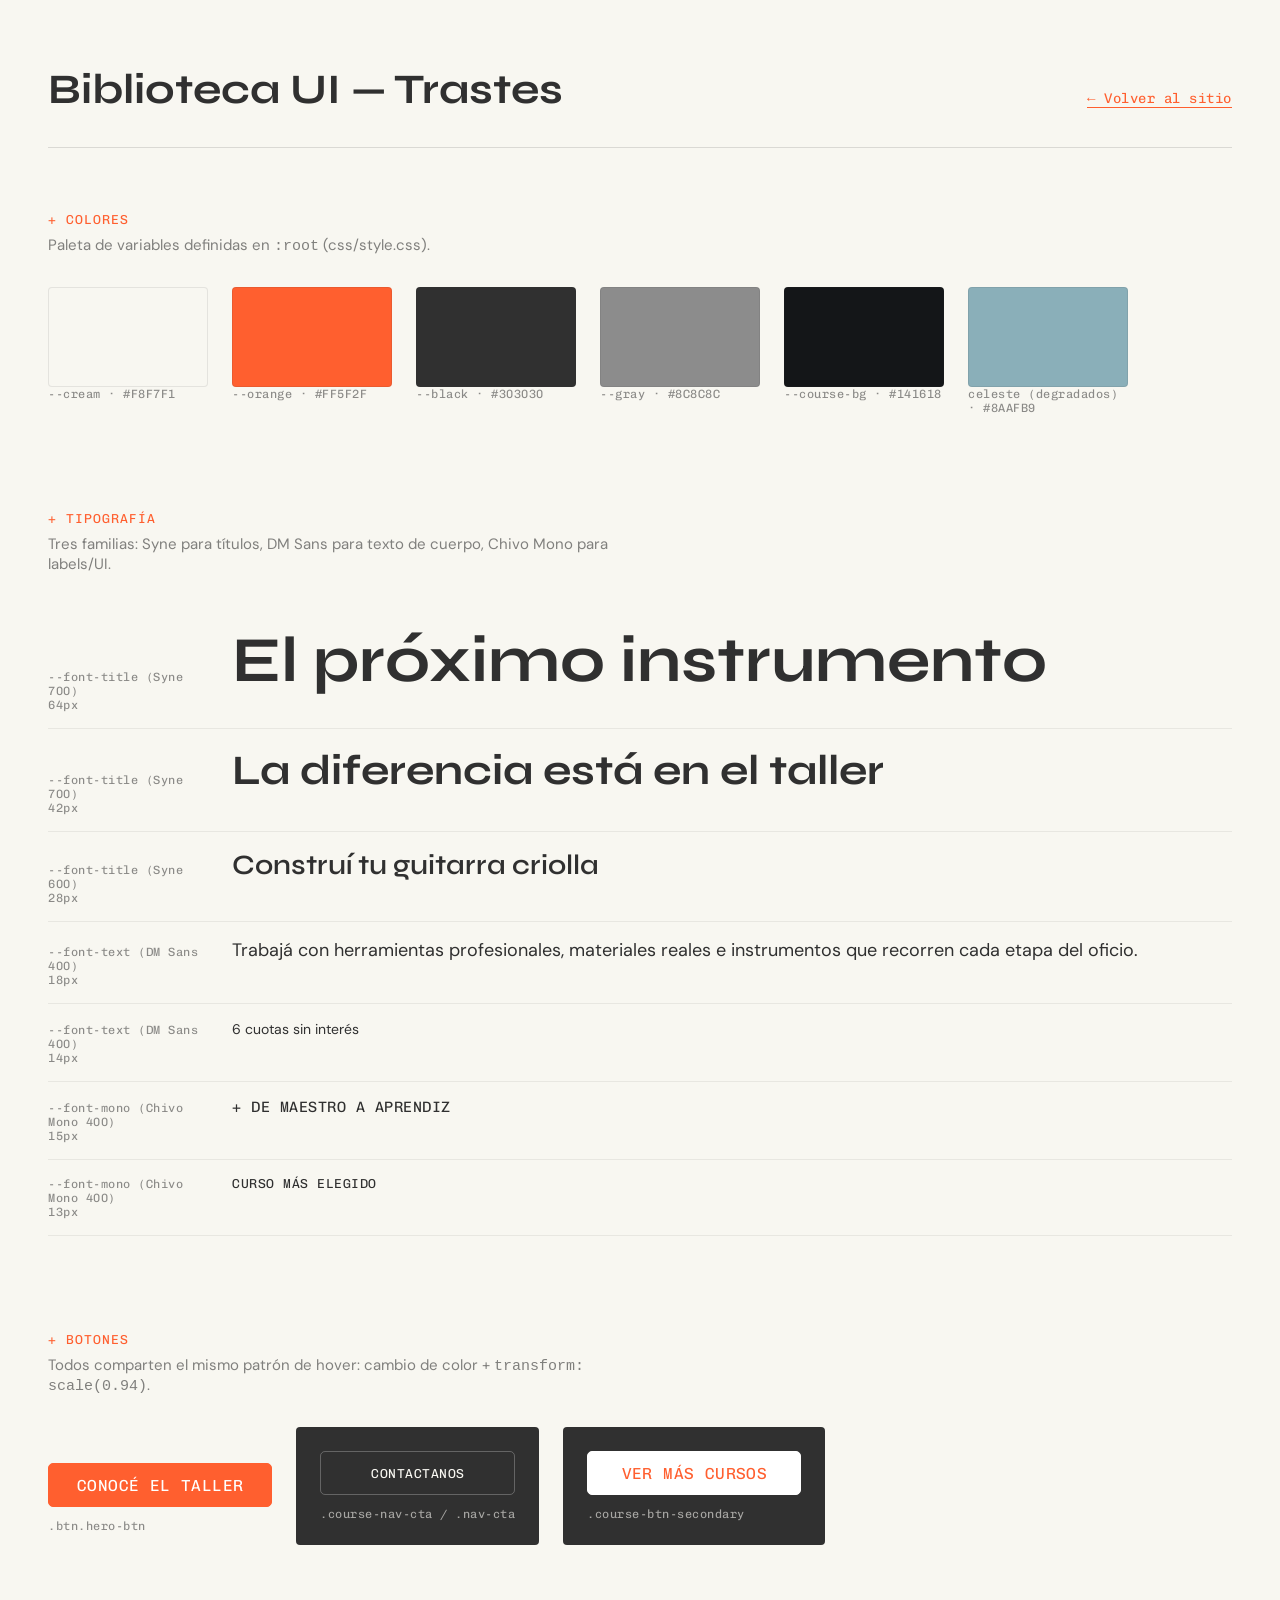
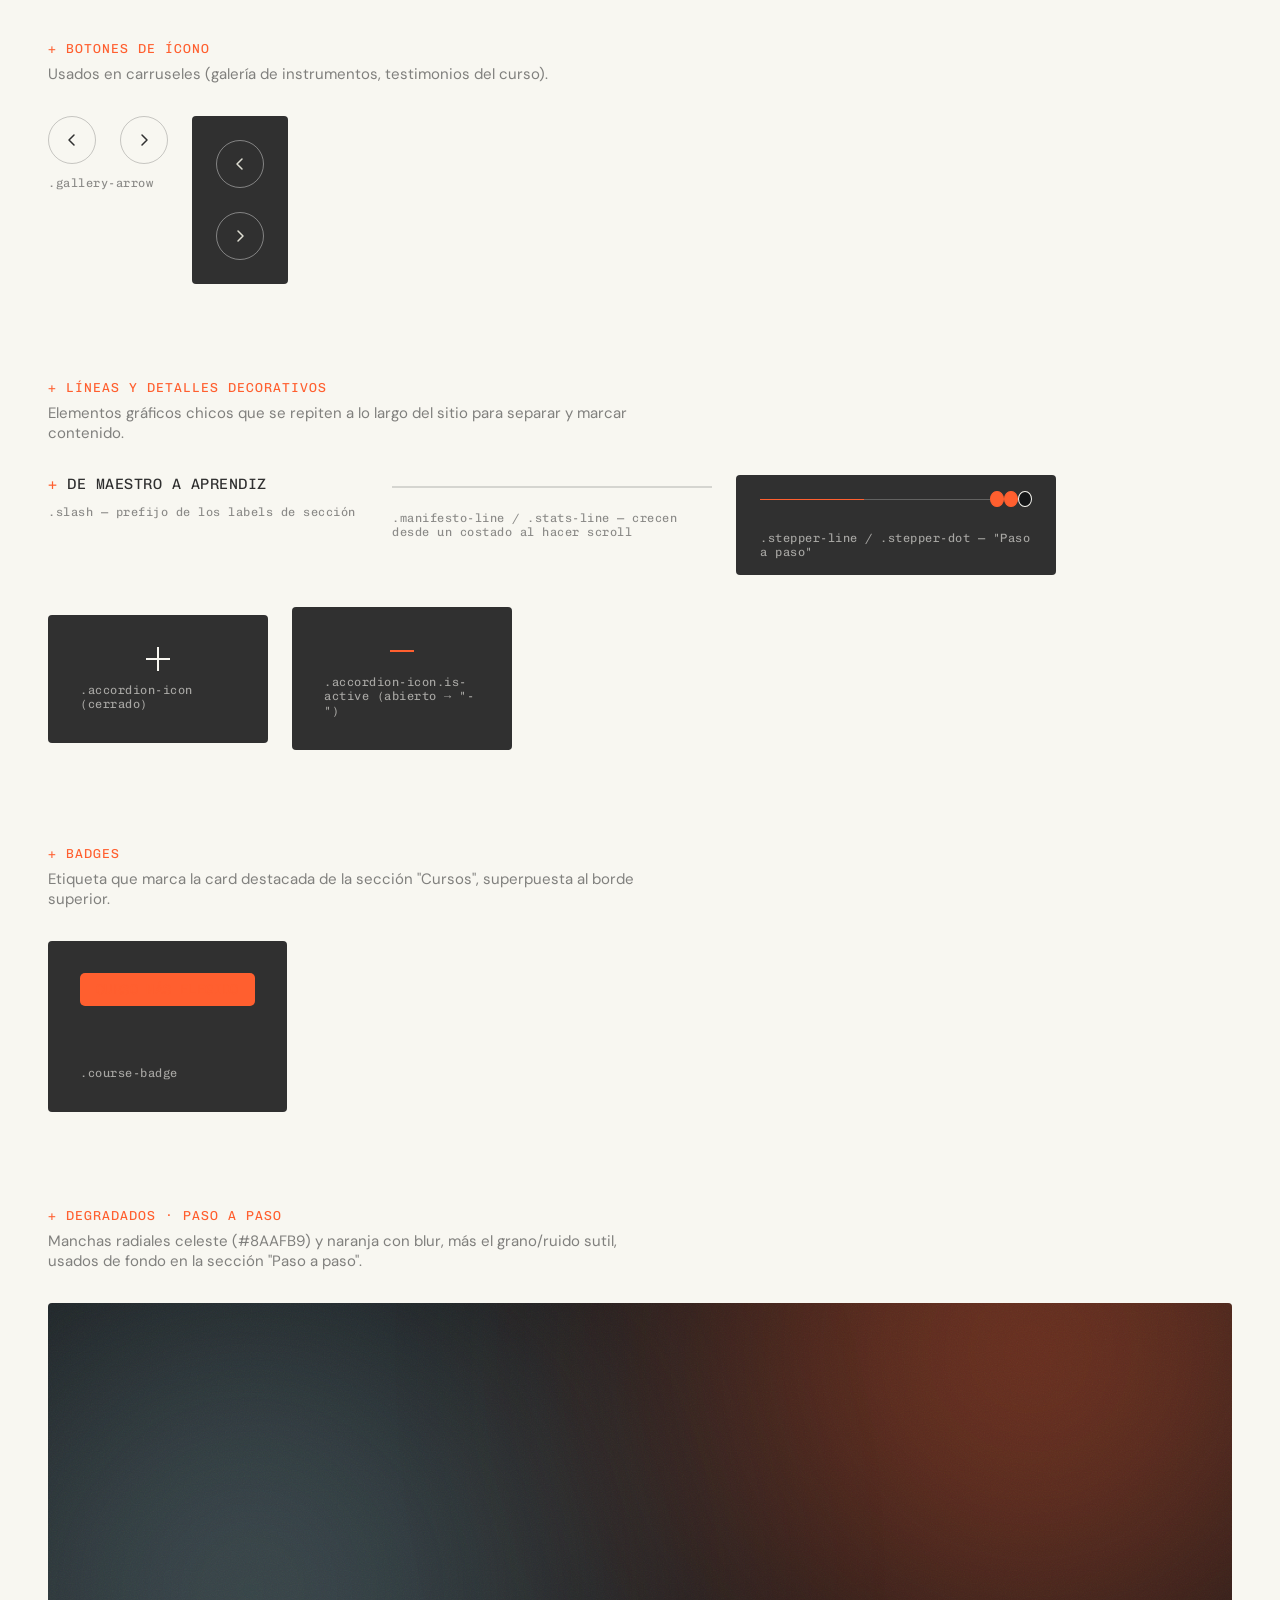
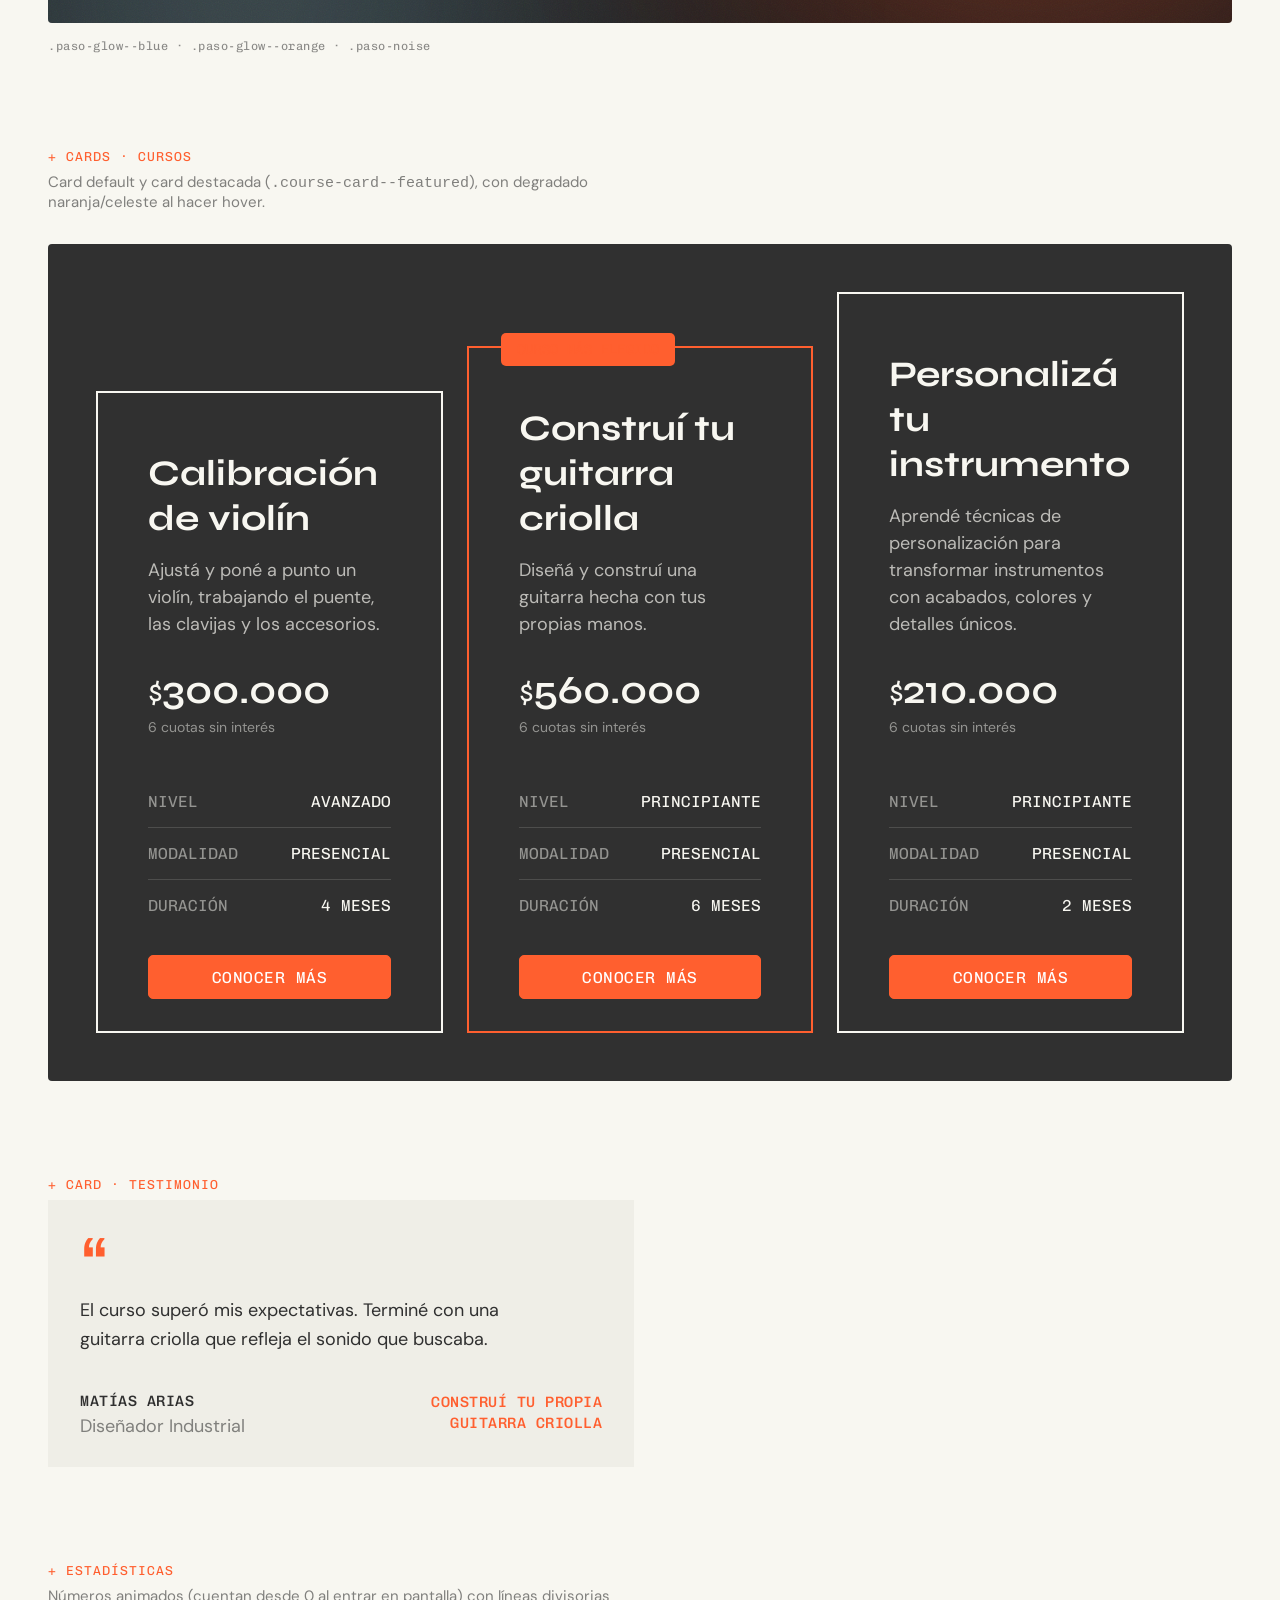
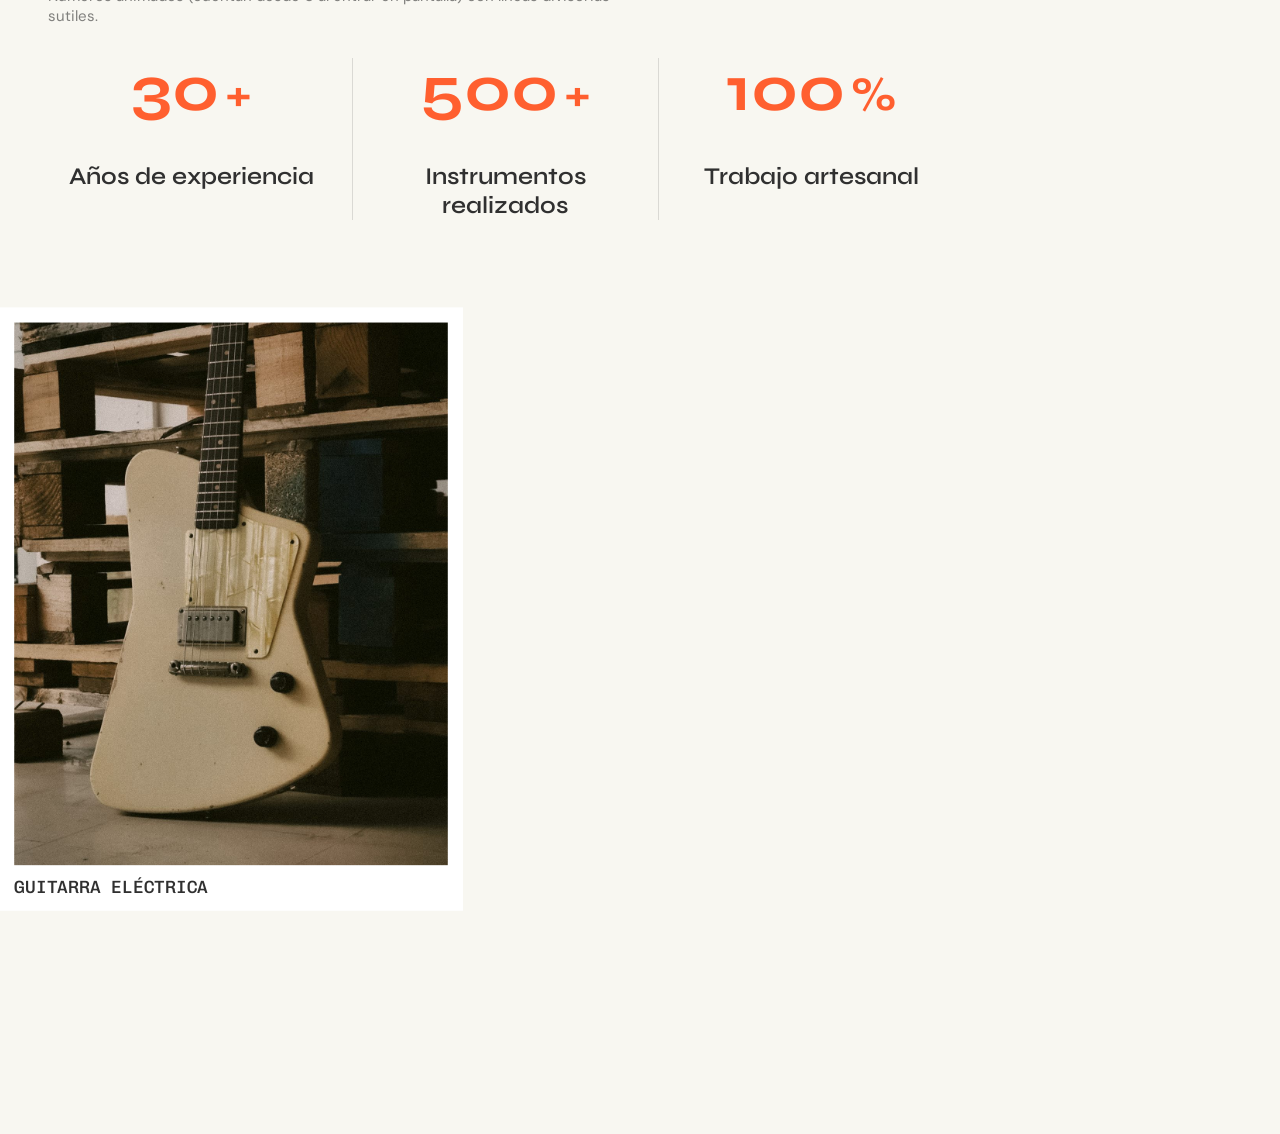
==== biblioteca-ui.html @ 0eea02fe "Polish course/UI library pages and animate recorrido timeline Adds moving gradient blobs and scroll-" ====
<!DOCTYPE html>
<html lang="es">
<head>
  <meta charset="UTF-8">
  <meta name="viewport" content="width=device-width, initial-scale=1.0">
  <title>Biblioteca UI — Trastes</title>
  <link rel="preconnect" href="https://fonts.googleapis.com">
  <link rel="preconnect" href="https://fonts.gstatic.com" crossorigin>
  <link href="https://fonts.googleapis.com/css2?family=Chivo+Mono:wght@400;500;800&family=DM+Sans:wght@400;500;600&family=Syne:wght@500;600;700&display=swap" rel="stylesheet">
  <link rel="stylesheet" href="css/style.css">
  <link rel="stylesheet" href="css/detail.css">
  <style>
    /* Estilos exclusivos de esta página de referencia (no forman parte del sitio) */
    .ui-page {
      max-width: 1400px;
      margin: 0 auto;
      padding: 64px 48px 160px;
    }

    .ui-top {
      display: flex;
      align-items: baseline;
      justify-content: space-between;
      flex-wrap: wrap;
      gap: 16px;
      padding-bottom: 32px;
      border-bottom: 1px solid rgba(48, 48, 48, 0.15);
      margin-bottom: 64px;
    }

    .ui-top h1 {
      font-family: var(--font-title);
      font-weight: 700;
      font-size: 42px;
      color: var(--black);
    }

    .ui-top a {
      font-family: var(--font-mono);
      font-size: 14px;
      letter-spacing: 0.5px;
      color: var(--orange);
      text-decoration: none;
      border-bottom: 1px solid var(--orange);
    }

    .ui-section {
      margin-bottom: 96px;
    }

    .ui-section > h2 {
      font-family: var(--font-mono);
      font-weight: 400;
      font-size: 13px;
      letter-spacing: 1px;
      color: var(--orange);
      margin-bottom: 8px;
    }

    .ui-section > p.ui-desc {
      font-family: var(--font-text);
      font-size: 15px;
      color: rgba(48, 48, 48, 0.6);
      margin-bottom: 32px;
      max-width: 600px;
    }

    .ui-row {
      display: flex;
      flex-wrap: wrap;
      gap: 24px;
      align-items: flex-start;
    }

    .ui-block {
      display: flex;
      flex-direction: column;
      gap: 12px;
    }

    .ui-label {
      font-family: var(--font-mono);
      font-size: 12px;
      letter-spacing: 0.5px;
      color: rgba(48, 48, 48, 0.55);
    }

    /* Colores */
    .ui-swatch {
      width: 160px;
    }

    .ui-swatch-color {
      width: 160px;
      height: 100px;
      border-radius: 4px;
      border: 1px solid rgba(48, 48, 48, 0.1);
    }

    /* Tipografía */
    .ui-type-row {
      display: flex;
      align-items: baseline;
      gap: 24px;
      padding: 16px 0;
      border-bottom: 1px solid rgba(48, 48, 48, 0.08);
    }

    .ui-type-row .ui-label {
      width: 160px;
      flex-shrink: 0;
    }

    /* Cards demo container (fondo oscuro para las course-card) */
    .ui-dark-surface {
      background-color: var(--black);
      padding: 48px;
      border-radius: 4px;
    }

    .ui-testimonial-demo .testimonial-card {
      flex-shrink: 0;
    }

    .ui-arrow-demo {
      display: flex;
      gap: 24px;
      align-items: center;
    }

    .ui-arrow-demo.ui-dark-surface {
      display: inline-flex;
      padding: 24px;
    }

    /* El "+" del acordeón es negro por defecto; sobre fondo oscuro necesita ser claro */
    .ui-icon-cream::before,
    .ui-icon-cream::after {
      background-color: var(--cream);
    }
  </style>
</head>
<body style="background-color: var(--cream);">
  <div class="ui-page">
    <div class="ui-top">
      <h1>Biblioteca UI — Trastes</h1>
      <a href="index.html">&larr; Volver al sitio</a>
    </div>

    <!-- Colores -->
    <section class="ui-section">
      <h2>+ COLORES</h2>
      <p class="ui-desc">Paleta de variables definidas en <code>:root</code> (css/style.css).</p>
      <div class="ui-row">
        <div class="ui-swatch">
          <div class="ui-swatch-color" style="background-color: var(--cream);"></div>
          <p class="ui-label">--cream · #F8F7F1</p>
        </div>
        <div class="ui-swatch">
          <div class="ui-swatch-color" style="background-color: var(--orange);"></div>
          <p class="ui-label">--orange · #FF5F2F</p>
        </div>
        <div class="ui-swatch">
          <div class="ui-swatch-color" style="background-color: var(--black);"></div>
          <p class="ui-label">--black · #303030</p>
        </div>
        <div class="ui-swatch">
          <div class="ui-swatch-color" style="background-color: var(--gray);"></div>
          <p class="ui-label">--gray · #8C8C8C</p>
        </div>
        <div class="ui-swatch">
          <div class="ui-swatch-color" style="background-color: var(--course-bg);"></div>
          <p class="ui-label">--course-bg · #141618</p>
        </div>
        <div class="ui-swatch">
          <div class="ui-swatch-color" style="background-color: #8AAFB9;"></div>
          <p class="ui-label">celeste (degradados) · #8AAFB9</p>
        </div>
      </div>
    </section>

    <!-- Tipografía -->
    <section class="ui-section">
      <h2>+ TIPOGRAFÍA</h2>
      <p class="ui-desc">Tres familias: Syne para títulos, DM Sans para texto de cuerpo, Chivo Mono para labels/UI.</p>

      <div class="ui-type-row">
        <p class="ui-label">--font-title (Syne 700)<br>64px</p>
        <p style="font-family: var(--font-title); font-weight: 700; font-size: 64px;">El próximo instrumento</p>
      </div>
      <div class="ui-type-row">
        <p class="ui-label">--font-title (Syne 700)<br>42px</p>
        <p style="font-family: var(--font-title); font-weight: 700; font-size: 42px;">La diferencia está en el taller</p>
      </div>
      <div class="ui-type-row">
        <p class="ui-label">--font-title (Syne 600)<br>28px</p>
        <p style="font-family: var(--font-title); font-weight: 600; font-size: 28px;">Construí tu guitarra criolla</p>
      </div>
      <div class="ui-type-row">
        <p class="ui-label">--font-text (DM Sans 400)<br>18px</p>
        <p style="font-family: var(--font-text); font-weight: 400; font-size: 18px;">Trabajá con herramientas profesionales, materiales reales e instrumentos que recorren cada etapa del oficio.</p>
      </div>
      <div class="ui-type-row">
        <p class="ui-label">--font-text (DM Sans 400)<br>14px</p>
        <p style="font-family: var(--font-text); font-weight: 400; font-size: 14px;">6 cuotas sin interés</p>
      </div>
      <div class="ui-type-row">
        <p class="ui-label">--font-mono (Chivo Mono 400)<br>15px</p>
        <p style="font-family: var(--font-mono); font-size: 15px; letter-spacing: 0.5px;">+ DE MAESTRO A APRENDIZ</p>
      </div>
      <div class="ui-type-row">
        <p class="ui-label">--font-mono (Chivo Mono 400)<br>13px</p>
        <p style="font-family: var(--font-mono); font-size: 13px; letter-spacing: 0.5px;">CURSO MÁS ELEGIDO</p>
      </div>
    </section>

    <!-- Botones -->
    <section class="ui-section">
      <h2>+ BOTONES</h2>
      <p class="ui-desc">Todos comparten el mismo patrón de hover: cambio de color + <code>transform: scale(0.94)</code>.</p>

      <div class="ui-row">
        <div class="ui-block">
          <a href="#" class="btn hero-btn" onclick="return false;">CONOCÉ EL TALLER</a>
          <p class="ui-label">.btn.hero-btn</p>
        </div>
        <div class="ui-block ui-dark-surface" style="padding: 24px;">
          <a href="#" class="course-nav-cta" onclick="return false;">CONTACTANOS</a>
          <p class="ui-label" style="color: rgba(248,247,241,0.6);">.course-nav-cta / .nav-cta</p>
        </div>
        <div class="ui-block ui-dark-surface" style="padding: 24px;">
          <a href="#" class="course-btn-secondary" onclick="return false;">VER MÁS CURSOS</a>
          <p class="ui-label" style="color: rgba(248,247,241,0.6);">.course-btn-secondary</p>
        </div>
      </div>
    </section>

    <!-- Iconos / flechas -->
    <section class="ui-section">
      <h2>+ BOTONES DE ÍCONO</h2>
      <p class="ui-desc">Usados en carruseles (galería de instrumentos, testimonios del curso).</p>
      <div class="ui-row">
        <div class="ui-block">
          <div class="ui-arrow-demo">
            <button class="gallery-arrow" onclick="return false;">
              <svg width="16" height="16" viewBox="0 0 16 16" fill="none" xmlns="http://www.w3.org/2000/svg"><path d="M10 3L5 8L10 13" stroke="currentColor" stroke-width="1.5" stroke-linecap="round" stroke-linejoin="round"/></svg>
            </button>
            <button class="gallery-arrow" onclick="return false;">
              <svg width="16" height="16" viewBox="0 0 16 16" fill="none" xmlns="http://www.w3.org/2000/svg"><path d="M6 3L11 8L6 13" stroke="currentColor" stroke-width="1.5" stroke-linecap="round" stroke-linejoin="round"/></svg>
            </button>
          </div>
          <p class="ui-label">.gallery-arrow</p>
        </div>
        <div class="ui-block ui-dark-surface ui-arrow-demo">
          <button class="course-testimonial-arrow" onclick="return false;">
            <svg width="16" height="16" viewBox="0 0 16 16" fill="none" xmlns="http://www.w3.org/2000/svg"><path d="M10 3L5 8L10 13" stroke="currentColor" stroke-width="1.5" stroke-linecap="round" stroke-linejoin="round"/></svg>
          </button>
          <button class="course-testimonial-arrow" onclick="return false;">
            <svg width="16" height="16" viewBox="0 0 16 16" fill="none" xmlns="http://www.w3.org/2000/svg"><path d="M6 3L11 8L6 13" stroke="currentColor" stroke-width="1.5" stroke-linecap="round" stroke-linejoin="round"/></svg>
          </button>
        </div>
      </div>
    </section>

    <!-- Líneas y detalles decorativos -->
    <section class="ui-section">
      <h2>+ LÍNEAS Y DETALLES DECORATIVOS</h2>
      <p class="ui-desc">Elementos gráficos chicos que se repiten a lo largo del sitio para separar y marcar contenido.</p>

      <div class="ui-row" style="align-items: stretch; margin-bottom: 32px;">
        <div class="ui-block" style="width: 320px;">
          <p style="font-family: var(--font-mono); font-size: 15px; letter-spacing: 0.5px;"><span class="slash" style="color: var(--orange);">+</span> DE MAESTRO A APRENDIZ</p>
          <p class="ui-label">.slash — prefijo de los labels de sección</p>
        </div>

        <div class="ui-block" style="width: 320px;">
          <div style="position: relative; height: 24px;">
            <div style="position: absolute; left: 0; right: 0; top: 50%; height: 1px; background-color: rgba(48, 48, 48, 0.35); transform: translateY(-50%) scaleX(1);"></div>
          </div>
          <p class="ui-label">.manifesto-line / .stats-line — crecen desde un costado al hacer scroll</p>
        </div>

        <div class="ui-block ui-dark-surface" style="width: 320px; padding: 16px 24px;">
          <div class="stepper" style="margin: 0; max-width: 100%;">
            <div class="stepper-line" style="position: relative; top: 0; transform: none;">
              <div class="stepper-progress" style="width: 45%;"></div>
            </div>
            <button class="stepper-dot is-done" style="position: relative;"></button>
            <button class="stepper-dot is-active" style="position: relative;"></button>
            <button class="stepper-dot" style="position: relative;"></button>
          </div>
          <p class="ui-label" style="color: rgba(248,247,241,0.6); margin-top: 12px;">.stepper-line / .stepper-dot — "Paso a paso"</p>
        </div>
      </div>

      <div class="ui-row" style="align-items: center;">
        <div class="ui-block ui-dark-surface" style="width: 220px; align-items: center; padding: 32px;">
          <div class="accordion-item" style="border: none; margin: 0; padding: 0; width: auto;">
            <div class="accordion-icon ui-icon-cream"></div>
          </div>
          <p class="ui-label" style="color: rgba(248,247,241,0.6);">.accordion-icon (cerrado)</p>
        </div>
        <div class="ui-block ui-dark-surface" style="width: 220px; align-items: center; padding: 32px;">
          <div class="accordion-item is-active" style="border: none; margin: 0; padding: 0; width: auto; background: none;">
            <div class="accordion-icon"></div>
          </div>
          <p class="ui-label" style="color: rgba(248,247,241,0.6);">.accordion-icon.is-active (abierto → "-")</p>
        </div>
      </div>
    </section>

    <!-- Badge -->
    <section class="ui-section">
      <h2>+ BADGES</h2>
      <p class="ui-desc">Etiqueta que marca la card destacada de la sección "Cursos", superpuesta al borde superior.</p>
      <div class="ui-row">
        <div class="ui-block ui-dark-surface" style="padding: 32px;">
          <span class="course-badge" style="position: static;">CURSO MÁS ELEGIDO</span>
          <p class="ui-label" style="color: rgba(248,247,241,0.6); margin-top:16px;">.course-badge</p>
        </div>
      </div>
    </section>

    <!-- Degradados -->
    <section class="ui-section">
      <h2>+ DEGRADADOS · PASO A PASO</h2>
      <p class="ui-desc">Manchas radiales celeste (#8AAFB9) y naranja con blur, más el grano/ruido sutil, usados de fondo en la sección "Paso a paso".</p>
      <div style="position: relative; height: 320px; overflow: hidden; border-radius: 4px; background-color: #141618;">
        <div class="paso-glow paso-glow--blue"></div>
        <div class="paso-glow paso-glow--orange"></div>
        <div class="paso-noise"></div>
      </div>
      <p class="ui-label" style="margin-top: 16px;">.paso-glow--blue · .paso-glow--orange · .paso-noise</p>
    </section>

    <!-- Cards de cursos -->
    <section class="ui-section">
      <h2>+ CARDS · CURSOS</h2>
      <p class="ui-desc">Card default y card destacada (<code>.course-card--featured</code>), con degradado naranja/celeste al hacer hover.</p>
      <div class="ui-dark-surface" style="padding: 48px;">
        <div class="cursos-grid" style="max-width: 100%;">
          <article class="course-card">
            <div class="course-info">
              <h3 class="course-title">Calibración de violín</h3>
              <p class="course-description">Ajustá y poné a punto un violín, trabajando el puente, las clavijas y los accesorios.</p>
              <p class="course-price"><span class="price-sign">$</span>300.000</p>
              <p class="course-installments">6 cuotas sin interés</p>
            </div>
            <div class="course-details">
              <div class="course-detail-row"><span>NIVEL</span><span>AVANZADO</span></div>
              <div class="course-detail-row"><span>MODALIDAD</span><span>PRESENCIAL</span></div>
              <div class="course-detail-row"><span>DURACIÓN</span><span>4 MESES</span></div>
              <a href="#" class="course-btn" onclick="return false;">CONOCER MÁS</a>
            </div>
          </article>

          <article class="course-card course-card--featured">
            <span class="course-badge">CURSO MÁS ELEGIDO</span>
            <div class="course-info">
              <h3 class="course-title">Construí tu guitarra criolla</h3>
              <p class="course-description">Diseñá y construí una guitarra hecha con tus propias manos.</p>
              <p class="course-price"><span class="price-sign">$</span>560.000</p>
              <p class="course-installments">6 cuotas sin interés</p>
            </div>
            <div class="course-details">
              <div class="course-detail-row"><span>NIVEL</span><span>PRINCIPIANTE</span></div>
              <div class="course-detail-row"><span>MODALIDAD</span><span>PRESENCIAL</span></div>
              <div class="course-detail-row"><span>DURACIÓN</span><span>6 MESES</span></div>
              <a href="#" class="course-btn" onclick="return false;">CONOCER MÁS</a>
            </div>
          </article>

          <article class="course-card">
            <div class="course-info">
              <h3 class="course-title">Personalizá tu instrumento</h3>
              <p class="course-description">Aprendé técnicas de personalización para transformar instrumentos con acabados, colores y detalles únicos.</p>
              <p class="course-price"><span class="price-sign">$</span>210.000</p>
              <p class="course-installments">6 cuotas sin interés</p>
            </div>
            <div class="course-details">
              <div class="course-detail-row"><span>NIVEL</span><span>PRINCIPIANTE</span></div>
              <div class="course-detail-row"><span>MODALIDAD</span><span>PRESENCIAL</span></div>
              <div class="course-detail-row"><span>DURACIÓN</span><span>2 MESES</span></div>
              <a href="#" class="course-btn" onclick="return false;">CONOCER MÁS</a>
            </div>
          </article>
        </div>
      </div>
    </section>

    <!-- Testimonios -->
    <section class="ui-section">
      <h2>+ CARD · TESTIMONIO</h2>
      <div class="ui-row ui-testimonial-demo">
        <div class="testimonial-card">
          <span class="testimonial-quote">&ldquo;</span>
          <p class="testimonial-text">El curso superó mis expectativas. Terminé con una guitarra criolla que refleja el sonido que buscaba.</p>
          <div class="testimonial-footer">
            <div class="testimonial-person">
              <p class="testimonial-name">MATÍAS ARIAS</p>
              <p class="testimonial-role">Diseñador Industrial</p>
            </div>
            <p class="testimonial-tag">CONSTRUÍ TU PROPIA<br>GUITARRA CRIOLLA</p>
          </div>
        </div>
      </div>
    </section>

    <!-- Stats -->
    <section class="ui-section">
      <h2>+ ESTADÍSTICAS</h2>
      <p class="ui-desc">Números animados (cuentan desde 0 al entrar en pantalla) con líneas divisorias sutiles.</p>
      <div class="stats-grid" style="max-width: 900px;">
        <div class="stat">
          <p class="stat-number"><span class="stat-count">30</span> <span class="stat-suffix">+</span></p>
          <p class="stat-label">Años de experiencia</p>
        </div>
        <div class="stat">
          <p class="stat-number"><span class="stat-count">500</span> <span class="stat-suffix">+</span></p>
          <p class="stat-label">Instrumentos realizados</p>
        </div>
        <div class="stat">
          <p class="stat-number"><span class="stat-count">100</span> <span class="stat-suffix">%</span></p>
          <p class="stat-label">Trabajo artesanal</p>
        </div>
      </div>
    </section>

    <!-- Gallery card -->
    <section class="ui-section">
      <h2>+ CARD · GALERÍA</h2>
      <div class="ui-row" style="background-color: var(--cream); padding: 32px 0;">
        <div class="gallery-card is-center" style="position: static;">
          <img src="assets/img/electrica_galeria_3.jpg" alt="Guitarra eléctrica">
          <p class="gallery-card-name">Guitarra eléctrica</p>
        </div>
      </div>
    </section>
  </div>
</body>
</html>
---- css/style.css ----
* {
  margin: 0;
  padding: 0;
  box-sizing: border-box;
}


/* ---- Grid Wipe (shared: exit en home, enter en detail) ---- */

#gridWipe,
#gridWipeExit {
  position: fixed;
  inset: 0;
  z-index: 9999;
  display: flex;
  pointer-events: none;
}

.gwipe-cell {
  flex: 1;
  background-color: #141618;
  box-shadow: inset -1px 0 0 0 #4a4d50;
  will-change: transform;
  transition: transform 0.85s cubic-bezier(0.76, 0, 0.24, 1);
  transform-origin: top;
}

.gwipe-cell:last-child {
  box-shadow: none;
}

/* Entrada: tiras empiezan cubiertas (scaleY 1) y se retraen hacia arriba (scaleY 0) */
.gwipe-cell--enter { transform: scaleY(1); }
.is-wiping .gwipe-cell--enter { transform: scaleY(0); }

/* Salida: tiras empiezan ocultas (scaleY 0) y caen hacia abajo (scaleY 1) */
.gwipe-cell--exit { transform: scaleY(0); }
.is-covering .gwipe-cell--exit { transform: scaleY(1); }

/* En mobile se ocultan la mitad de las tiras (6 -> 3): las que quedan
   se estiran solas gracias a flex:1, sin tocar el HTML ni el JS */
@media (max-width: 900px) {
  .gwipe-cell:nth-child(2n) {
    display: none;
  }
}

:root {
  --cream: #F8F7F1;
  --orange: #FF5F2F;
  --black: #303030;
  --gray: #8C8C8C;
  --course-bg: #141618;
  --course-border: rgba(140, 138, 128, 0.38);

  --font-title: 'Syne', sans-serif;
  --font-text: 'DM Sans', sans-serif;
  --font-mono: 'Chivo Mono', monospace;

  --side-margin: 120px;
  --content-max: 1200px;
}

.lenis.lenis-smooth {
  scroll-behavior: auto !important;
}

.lenis.lenis-stopped {
  overflow: hidden;
}

body {
  background-color: var(--cream);
  color: var(--black);
  font-family: var(--font-text);
}

/* ---- Líneas de grilla vertical (fijas, toda la página) ---- */

.page-lines {
  position: fixed;
  inset: 0;
  pointer-events: none;
  z-index: 101;
}

.page-lines::before,
.page-lines::after {
  content: '';
  position: absolute;
  top: 0;
  bottom: 0;
  width: 1px;
  background-color: rgba(140, 138, 128, 0.38);
}

.page-lines::before { left: 28px; }
.page-lines::after  { right: 28px; }

@media (max-width: 600px) {
  .page-lines::before { left: 12px; }
  .page-lines::after  { right: 12px; }
}

a {
  text-decoration: none;
  color: inherit;
}

ul {
  list-style: none;
}

img {
  display: block;
  max-width: 100%;
}

.text-orange {
  color: var(--orange);
}

/* Header */

.course-header,
.site-header {
  position: fixed;
  top: 0;
  left: 0;
  right: 0;
  z-index: 100;
  display: grid;
  grid-template-columns: 280px 1fr 280px;
  align-items: stretch;
  height: 85px;
  background-color: rgba(20, 22, 24, 0.85);
  backdrop-filter: blur(10px);
  -webkit-backdrop-filter: blur(10px);
  border-bottom: 1px solid var(--course-border);
}

.course-nav-logo,
.logo {
  display: flex;
  align-items: center;
  justify-content: center;
  padding: 0 0 0 28px;
  border-right: 1px solid var(--course-border);
  flex-shrink: 0;
  outline: none;
}

.course-nav-logo:focus-visible,
.logo:focus-visible {
  outline: 1px solid #F8F7F1;
  outline-offset: -2px;
}

.course-nav-logo img,
.logo img {
  height: 24px;
}

.course-nav-links,
.nav-links {
  display: flex;
  align-items: center;
  justify-content: flex-end;
  gap: 44px;
  list-style: none;
  padding: 0 40px;
}

.course-nav-links a,
.nav-links a {
  position: relative;
  font-family: var(--font-mono);
  font-weight: 400;
  font-size: 14px;
  letter-spacing: 0.5px;
  color: #F8F7F1;
  opacity: 0.7;
  text-decoration: none;
  padding-bottom: 4px;
  transition: opacity 0.25s ease;
}

.course-nav-links a::after,
.nav-links a::after {
  content: "";
  position: absolute;
  left: 0;
  bottom: 0;
  width: 100%;
  height: 1px;
  background-color: #F8F7F1;
  transform: scaleX(0);
  transform-origin: left;
  transition: transform 0.3s cubic-bezier(0.4, 0, 0.2, 1);
}

.course-nav-links a:hover,
.nav-links a:hover {
  opacity: 1;
}

.course-nav-links a:hover::after,
.nav-links a:hover::after {
  transform: scaleX(1);
}

.course-nav-right,
.nav-right {
  display: flex;
  align-items: center;
  justify-content: center;
  padding: 0 28px 0 0;
  border-left: 1px solid var(--course-border);
  flex-shrink: 0;
}

.course-nav-cta,
.nav-cta {
  display: inline-flex;
  align-items: center;
  justify-content: center;
  min-width: 136px;
  height: 44px;
  padding: 0 20px;
  font-family: var(--font-mono);
  font-size: 13px;
  letter-spacing: 0.5px;
  border-radius: 5px;
  text-decoration: none;
  white-space: nowrap;
  overflow: hidden;
  transition: background-color 0.3s ease, border-color 0.3s ease, color 0.3s ease, transform 0.35s cubic-bezier(0.4, 0, 0.2, 1);
}

.course-nav-cta {
  color: #F8F7F1;
  border: 1px solid rgba(255, 255, 255, 0.25);
}

.course-nav-cta:hover {
  background-color: rgba(255, 255, 255, 0.1);
  border-color: rgba(255, 255, 255, 0.7);
  color: white;
  transform: scale(0.94);
}

/* Home: sin fondo, borde crema marcado; al hover se rellena de blanco */
.nav-cta {
  background-color: transparent;
  color: var(--cream);
  border: 2px solid var(--cream);
}

.nav-cta:hover {
  background-color: #ffffff;
  border-color: #ffffff;
  color: var(--black);
  transform: scale(0.94);
}

.hamburger {
  display: none;
  flex-direction: column;
  justify-content: center;
  gap: 5px;
  width: 28px;
  height: 20px;
  background: none;
  border: none;
  cursor: pointer;
  padding: 0;
  flex-shrink: 0;
}

.hamburger span {
  display: block;
  width: 100%;
  height: 2px;
  background-color: var(--cream);
  border-radius: 2px;
  transition: transform 0.3s ease, opacity 0.3s ease;
}

.hamburger.active span:nth-child(1) {
  transform: translateY(7px) rotate(45deg);
}

.hamburger.active span:nth-child(2) {
  opacity: 0;
}

.hamburger.active span:nth-child(3) {
  transform: translateY(-7px) rotate(-45deg);
}

/* Hero */

@keyframes heroFadeUp {
  from {
    opacity: 0;
    transform: translateY(24px);
  }
  to {
    opacity: 1;
    transform: translateY(0);
  }
}

@keyframes heroZoomOut {
  from {
    transform: scale(1.1);
  }
  to {
    transform: scale(1);
  }
}

.hero {
  position: sticky;
  top: 0;
  z-index: 0;
  width: 100%;
  height: 100vh;
  min-height: 560px;
  overflow: hidden;
  background-color: var(--cream);
  display: flex;
  align-items: center;
}

.hero-img {
  position: absolute;
  inset: 0;
  width: 100%;
  height: 100%;
  object-fit: cover;
  object-position: center;
  transform-origin: center;
  will-change: transform;
  animation: heroZoomOut 1.4s cubic-bezier(0.4, 0, 0.2, 1);
}

.hero-line {
  position: absolute;
  left: 0;
  right: 0;
  bottom: 75px;
  height: 1px;
  background-color: rgba(248, 247, 241, 0.3);
  z-index: 2;
}

.hero-content {
  position: relative;
  z-index: 2;
  max-width: 1100px;
  width: 100%;
  padding-left: calc(42px + var(--side-margin));
  padding-right: var(--side-margin);
}

.hero-title {
  font-family: var(--font-title);
  font-weight: 700;
  font-size: clamp(42px, 7.5vw, 100px);
  line-height: 1.05;
  color: var(--cream);
  max-width: 820px;
  animation: heroFadeUp 0.9s cubic-bezier(0.4, 0, 0.2, 1) 0.1s both;
}

.hero-text {
  font-family: var(--font-text);
  font-weight: 500;
  font-size: 18px;
  line-height: 1.7;
  color: var(--cream);
  margin-top: 12px;
  max-width: 600px;
  animation: heroFadeUp 0.9s cubic-bezier(0.4, 0, 0.2, 1) 0.3s both;
}

.btn {
  position: relative;
  display: inline-block;
  overflow: hidden;
  margin-top: 36px;
  padding: 16px 32px;
  background-color: var(--orange);
  color: #ffffff;
  font-family: var(--font-mono);
  font-weight: 400;
  font-size: 16px;
  letter-spacing: 0.4px;
  border-radius: 5px;
  border: 1px solid var(--orange);
  transition: background-color 0.3s ease, color 0.3s ease, border-color 0.3s ease, transform 0.35s cubic-bezier(0.4, 0, 0.2, 1);
  animation: heroFadeUp 0.9s cubic-bezier(0.4, 0, 0.2, 1) 0.5s backwards;
}

.btn:hover {
  background-color: #ffffff;
  border-color: #ffffff;
  color: var(--orange);
  transform: scale(0.94);
}

.hero-btn {
  display: inline-flex;
  align-items: center;
  justify-content: center;
  min-width: 214px;
  height: 44px;
  padding: 0 28px;
  border-radius: 5px;
  white-space: nowrap;
}

/* Manifesto */

.manifesto {
  position: relative;
  z-index: 1;
  background-color: var(--cream);
  height: 220vh;
}

.manifesto-inner {
  position: sticky;
  top: 0;
  height: 100vh;
  display: flex;
  flex-direction: column;
  justify-content: center;
  padding: 0 var(--side-margin);
  overflow: hidden;
}

.manifesto-content {
  position: relative;
  align-self: stretch;
  width: 100vw;
  margin-left: 50%;
  transform: translateX(-50%);
  padding: 70px var(--side-margin);
}

.manifesto-line {
  position: absolute;
  left: 0;
  right: 0;
  height: 1px;
  background-color: rgba(48, 48, 48, 0.35);
  transform: scaleX(0);
  will-change: transform;
}

.manifesto-line--top {
  top: 0;
  transform-origin: left center;
}

.manifesto-line--bottom {
  bottom: 0;
  transform-origin: right center;
}

.manifesto-label {
  max-width: var(--content-max);
  margin: 0 auto 70px;
  font-family: var(--font-mono);
  font-weight: 500;
  font-size: 15px;
  color: var(--black);
  letter-spacing: 0.5px;
}

.manifesto-label .slash {
  color: var(--orange);
}

.manifesto-text {
  max-width: var(--content-max);
  margin: 0 auto;
  font-family: var(--font-title);
  font-weight: 700;
  font-size: 40px;
  line-height: 1.4;
}

.manifesto-text .word {
  color: var(--gray);
  transition: color 0.3s ease;
}

.manifesto-text .word.revealed[data-color="dark"] {
  color: var(--black);
}

.manifesto-text .word.revealed[data-color="orange"] {
  color: var(--orange);
}

/* Destello naranja en la palabra justo en el borde del revelado */
.manifesto-text .word.is-leading {
  color: var(--orange);
  transition: color 0.15s ease;
}

/* About */

.about {
  position: relative;
  z-index: 2;
  margin-top: -2px;
  background-color: var(--cream);
  padding: 0 var(--side-margin) 170px;
}

.about-label {
  font-family: var(--font-mono);
  font-weight: 500;
  font-size: 15px;
  color: var(--black);
  letter-spacing: 0.5px;
  margin-bottom: 70px;
}

.about-stats .about-label {
  max-width: var(--content-max);
  margin-left: auto;
  margin-right: auto;
}

.about-label .slash {
  color: var(--orange);
}

.about-content {
  display: flex;
  align-items: flex-start;
  gap: 102px;
  max-width: var(--content-max);
  margin: 0 auto;
}

.polaroid {
  width: calc(51% + 55px);
  margin-left: -55px;
  flex-shrink: 0;
  background-color: #fff;
  padding: 20px 20px 24px 75px;
  border-radius: 0;
  box-shadow: 0 12px 30px rgba(0, 0, 0, 0.12);
}


.about-img {
  width: 100%;
  display: block;
}

.about-text {
  max-width: 40.5%;
}

.about-title {
  font-family: var(--font-title);
  font-weight: 700;
  font-size: 42px;
  line-height: 1.3;
  color: var(--black);
}

.about-description {
  font-family: var(--font-text);
  font-weight: 400;
  font-size: 18px;
  line-height: 1.6;
  color: var(--black);
  margin-top: 24px;
}

.about-description strong {
  font-weight: 600;
}

.about-stats {
  position: relative;
  width: 100vw;
  margin-left: 50%;
  margin-top: 140px;
  transform: translateX(-50%);
  padding: 40px var(--side-margin);
}

.stats-line {
  height: 1px;
  background-color: rgba(48, 48, 48, 0.35);
  transform: scaleX(0);
  will-change: transform;
}

.stats-line--top {
  margin: 30px calc(-1 * var(--side-margin)) 40px;
  transform-origin: left center;
}

.stats-line--bottom {
  position: absolute;
  left: 0;
  right: 0;
  bottom: 0;
  transform-origin: right center;
}


.stats-grid {
  display: flex;
  gap: 16px;
}

.stat {
  flex: 1 1 342px;
  min-width: 0;
  text-align: center;
}

.stat:not(:first-child) {
  border-left: 1px solid rgba(48, 48, 48, 0.15);
  padding-left: 16px;
}

.stat-number {
  display: flex;
  align-items: baseline;
  justify-content: center;
  gap: 6px;
  font-family: var(--font-title);
  font-weight: 700;
  font-size: 64px;
  color: var(--orange);
  line-height: 1;
  padding-bottom: 20px;
}

.stat-suffix {
  font-size: 48px;
}

.stat-label {
  font-family: var(--font-title);
  font-weight: 600;
  font-size: 24px;
  color: var(--black);
  margin-top: 20px;
}

/* Gallery */

.gallery {
  position: relative;
  background-color: var(--cream);
  padding: 170px 0;
  overflow: hidden;
}

.gallery > * {
  position: relative;
  z-index: 1;
}

.gallery-header {
  padding: 0 var(--side-margin);
  margin-bottom: 70px;
}

.gallery-label {
  font-family: var(--font-mono);
  font-weight: 500;
  font-size: 15px;
  color: var(--black);
  letter-spacing: 0.5px;
  margin-bottom: 24px;
}

.gallery-label .slash {
  color: var(--orange);
}

.gallery-title {
  font-family: var(--font-title);
  font-weight: 700;
  font-size: 42px;
  line-height: 1.25;
  color: var(--black);
  max-width: 700px;
}

.gallery-track-wrapper {
  height: 744px;
  cursor: grab;
  user-select: none;
}

.gallery-track-wrapper.dragging {
  cursor: grabbing;
}

.gallery-track {
  display: flex;
  align-items: center;
  height: 100%;
  gap: 122px;
  width: max-content;
  will-change: transform;
}

.gallery-card {
  position: relative;
  flex-shrink: 0;
  width: 366px;
  background-color: #fff;
  padding: 12px 12px 36px;
  border-radius: 0;
  opacity: 0.5;
  transform: scale(1);
  transform-origin: center;
  transition: transform 0.5s cubic-bezier(0.65, 0, 0.35, 1), opacity 0.5s cubic-bezier(0.65, 0, 0.35, 1);
}

.gallery-card img {
  width: 100%;
  height: auto;
  display: block;
}

.gallery-card-name {
  position: absolute;
  bottom: 0;
  left: 0;
  width: 100%;
  height: 36px;
  display: flex;
  align-items: center;
  justify-content: flex-start;
  padding-left: 12px;
  text-transform: uppercase;
  font-family: var(--font-mono);
  font-weight: 500;
  font-size: 14px;
  color: var(--black);
  letter-spacing: 0.5px;
}

.gallery-card.is-center {
  transform: scale(1.2678);
  opacity: 1;
  z-index: 1;
}

.gallery-nav {
  display: flex;
  justify-content: center;
  gap: 16px;
  margin-top: 48px;
}

.gallery-arrow {
  display: flex;
  align-items: center;
  justify-content: center;
  width: 48px;
  height: 48px;
  border-radius: 50%;
  border: 1px solid rgba(48, 48, 48, 0.25);
  background: none;
  color: var(--black);
  cursor: pointer;
  transition: background-color 0.3s ease, border-color 0.3s ease, color 0.3s ease, transform 0.3s ease;
}

.gallery-arrow:hover {
  background-color: var(--black);
  border-color: var(--black);
  color: var(--cream);
  transform: scale(0.94);
}

/* Why */

.why {
  position: relative;
  background-color: var(--cream);
  padding: 170px var(--side-margin);
  text-align: center;
  overflow: hidden;
}

.why-label {
  text-align: center;
  font-family: var(--font-mono);
  font-weight: 500;
  font-size: 15px;
  color: var(--black);
  letter-spacing: 0.5px;
  max-width: var(--content-max);
  margin: 0 auto 24px;
}

.why-label .slash {
  color: var(--orange);
}

.why-title {
  font-family: var(--font-title);
  font-weight: 700;
  font-size: 42px;
  line-height: 1.3;
  color: var(--black);
  max-width: var(--content-max);
  margin: 0 auto 24px;
}

.why-subtitle {
  font-family: var(--font-text);
  font-weight: 400;
  font-size: 18px;
  line-height: 1.6;
  color: var(--black);
  max-width: 587px;
  margin: 0 auto 90px;
}

.why-grid {
  display: flex;
  align-items: flex-start;
  gap: 24px;
  max-width: var(--content-max);
  margin: 0 auto;
}

.why-item {
  flex: 1 1 0%;
  min-width: 0;
  max-width: 341px;
  text-align: left;
}

.why-item img {
  width: 100%;
  height: auto;
  display: block;
}

.why-item-title {
  font-family: var(--font-mono);
  font-weight: 400;
  font-size: 16px;
  color: var(--orange);
  letter-spacing: 0.5px;
  margin-top: 24px;
}

.why-item-desc {
  font-family: var(--font-text);
  font-weight: 400;
  font-size: 18px;
  line-height: 1.5;
  color: var(--black);
  margin-top: 8px;
}

/* Video */

.video-section {
  position: relative;
  background-color: var(--cream);
  padding: 0;
}

.video-frame {
  position: relative;
  overflow: hidden;
}

.video-frame img {
  width: 100%;
  height: 100vh;
  object-fit: cover;
  display: block;
}

.video-play {
  position: absolute;
  top: 50%;
  left: 50%;
  transform: translate(-50%, -50%);
  width: 88px;
  height: 88px;
  display: flex;
  align-items: center;
  justify-content: center;
  background-color: rgba(248, 247, 241, 0.9);
  color: var(--black);
  border: none;
  border-radius: 50%;
  cursor: pointer;
  transition: transform 0.3s ease, background-color 0.3s ease;
}

.video-play:hover {
  transform: translate(-50%, -50%) scale(1.08);
  background-color: var(--orange);
  color: var(--cream);
}

/* Cursos */

.cursos {
  position: relative;
  background-color: #141618;
  padding: 170px var(--side-margin);
}

.cursos-label {
  font-family: var(--font-mono);
  font-weight: 500;
  font-size: 15px;
  color: var(--cream);
  letter-spacing: 0.5px;
  max-width: var(--content-max);
  margin: 0 auto 24px;
}

.cursos-label .slash {
  color: var(--orange);
}

.cursos-title {
  font-family: var(--font-title);
  font-weight: 700;
  font-size: 42px;
  line-height: 1.3;
  color: var(--cream);
  max-width: var(--content-max);
  margin: 0 auto 70px;
}

.cursos-grid {
  display: flex;
  align-items: flex-end;
  gap: 24px;
  max-width: var(--content-max);
  margin: 0 auto;
}

.course-card {
  flex: 1;
  min-width: 0;
  position: relative;
  display: flex;
  flex-direction: column;
  background-color: var(--black);
  border: 2px solid var(--cream);
  border-radius: 0;
  padding: 18px 18px 0;
}

.course-card--featured {
  border-color: var(--orange);
}

.course-card::after {
  content: '';
  position: absolute;
  left: 0;
  right: 0;
  bottom: 0;
  height: 38%;
  background:
    radial-gradient(ellipse at 15% 100%, rgba(255, 95, 47, 0.7), transparent 70%),
    radial-gradient(ellipse at 85% 100%, rgba(138, 175, 185, 0.7), transparent 70%);
  mix-blend-mode: screen;
  opacity: 0;
  transform: translateY(16px);
  transition: opacity 0.45s ease, transform 0.45s ease;
  pointer-events: none;
  z-index: 0;
}

.course-card:hover::after {
  opacity: 1;
  transform: translateY(0);
}

.course-info {
  padding: 40px 32px 32px;
  border-radius: 0;
  position: relative;
  z-index: 1;
  overflow: hidden;
}

.course-badge {
  position: absolute;
  top: -15px;
  left: 32px;
  background-color: var(--orange);
  color: var(--cream);
  font-family: var(--font-mono);
  font-weight: 400;
  font-size: 13px;
  letter-spacing: 0.5px;
  padding: 8px 16px;
  border-radius: 5px;
  z-index: 2;
}

.course-title {
  font-family: var(--font-title);
  font-weight: 700;
  font-size: 36px;
  line-height: 1.25;
  color: var(--cream);
}

.course-description {
  font-family: var(--font-text);
  font-weight: 400;
  font-size: 18px;
  line-height: 1.5;
  color: rgba(248, 247, 241, 0.7);
  margin-top: 16px;
}

.course-price {
  font-family: var(--font-title);
  font-weight: 600;
  font-size: 40px;
  color: var(--cream);
  margin-top: 28px;
}

.price-sign {
  font-weight: 400;
  font-size: 32px;
}

.course-installments {
  font-family: var(--font-text);
  font-weight: 400;
  font-size: 14px;
  color: rgba(248, 247, 241, 0.5);
  margin-top: 4px;
}

.course-details {
  padding: 8px 32px 32px;
  margin-top: auto;
  position: relative;
  z-index: 1;
}

.course-detail-row {
  display: flex;
  align-items: center;
  justify-content: space-between;
  padding: 16px 0;
  font-family: var(--font-mono);
  font-weight: 400;
  font-size: 16px;
}

.course-detail-row:not(:last-of-type) {
  border-bottom: 1px solid rgba(248, 247, 241, 0.15);
}

.course-detail-row span:first-child {
  color: rgba(248, 247, 241, 0.5);
}

.course-detail-row span:last-child {
  color: var(--cream);
  font-weight: 400;
}

.course-btn {
  display: flex;
  align-items: center;
  justify-content: center;
  height: 44px;
  margin-top: 24px;
  padding: 0 16px;
  border: 1px solid var(--orange);
  border-radius: 5px;
  background-color: var(--orange);
  font-family: var(--font-mono);
  font-weight: 400;
  font-size: 16px;
  color: #ffffff;
  letter-spacing: 0.5px;
  overflow: hidden;
  transition: background-color 0.3s ease, color 0.3s ease, border-color 0.3s ease, transform 0.35s cubic-bezier(0.4, 0, 0.2, 1);
}

.course-btn:hover {
  background-color: #ffffff;
  border-color: #ffffff;
  color: var(--orange);
  transform: scale(0.94);
}

/* Testimonials */

.testimonials {
  position: relative;
  background-color: var(--cream);
  padding: 170px 0;
  overflow: hidden;
}

.testimonials-header {
  display: flex;
  justify-content: space-between;
  align-items: flex-end;
  gap: 60px;
  margin-bottom: 70px;
  padding: 0 var(--side-margin);
}

.testimonials-label {
  font-family: var(--font-mono);
  font-weight: 500;
  font-size: 15px;
  color: var(--black);
  letter-spacing: 0.5px;
  margin-bottom: 24px;
}

.testimonials-label .slash {
  color: var(--orange);
}

.testimonials-title {
  font-family: var(--font-title);
  font-weight: 700;
  font-size: 42px;
  line-height: 1.25;
  color: var(--black);
}

.testimonials-subtitle {
  font-family: var(--font-text);
  font-weight: 400;
  font-size: 18px;
  line-height: 1.6;
  color: var(--black);
  max-width: 464px;
}

.testimonials-subtitle strong {
  font-weight: 600;
}

.testimonials-track-wrapper {
  cursor: grab;
  user-select: none;
  padding-left: var(--side-margin);
}

.testimonials-track-wrapper.dragging {
  cursor: grabbing;
}

.testimonials-track {
  display: flex;
  gap: 24px;
  width: max-content;
  will-change: transform;
}

.testimonial-card {
  flex-shrink: 0;
  width: 586px;
  height: 267px;
  display: flex;
  flex-direction: column;
  background-color: #EFEEE7;
  border-radius: 0;
  padding: 32px;
}

.testimonial-quote {
  font-family: var(--font-mono);
  font-weight: 800;
  font-size: 48px;
  color: var(--orange);
  line-height: 1;
}

.testimonial-text {
  font-family: var(--font-text);
  font-weight: 400;
  font-size: 18px;
  line-height: 1.6;
  color: var(--black);
  margin-top: 16px;
  min-height: 96px;
  width: 464px;
  max-width: 100%;
}

.testimonial-footer {
  display: flex;
  align-items: flex-start;
  justify-content: space-between;
  gap: 16px;
  margin-top: auto;
}

.testimonial-name {
  font-family: var(--font-mono);
  font-weight: 500;
  font-size: 15px;
  color: var(--black);
  letter-spacing: 0.5px;
}

.testimonial-role {
  font-family: var(--font-text);
  font-weight: 400;
  font-size: 18px;
  color: #80807D;
  margin-top: 4px;
}

.testimonial-tag {
  font-family: var(--font-mono);
  font-weight: 500;
  font-size: 15px;
  color: var(--orange);
  text-align: right;
  letter-spacing: 0.5px;
  line-height: 1.4;
}

/* Origen / Accordion */

.origen {
  position: relative;
  z-index: 2;
  margin-top: -2px;
  background-color: var(--cream);
  padding: 170px var(--side-margin);
}

.origen-label {
  font-family: var(--font-mono);
  font-weight: 500;
  font-size: 15px;
  color: var(--black);
  letter-spacing: 0.5px;
  max-width: var(--content-max);
  margin: 0 auto 24px;
}

.origen-label .slash {
  color: var(--orange);
}

.origen-title {
  font-family: var(--font-title);
  font-weight: 700;
  font-size: 42px;
  line-height: 1.3;
  color: var(--black);
  max-width: var(--content-max);
  margin: 0 auto 60px;
}

.accordion {
  max-width: var(--content-max);
  margin: 0 auto;
  border-top: 1px solid rgba(48, 48, 48, 0.2);
}

.accordion-item {
  border-bottom: 1px solid rgba(48, 48, 48, 0.2);
  transition: background-color 0.3s ease;
}

.accordion-item.is-active {
  background-color: #EFEEE7;
  margin: 0 calc(-1 * var(--side-margin));
  padding: 0 var(--side-margin);
  width: calc(100% + 2 * var(--side-margin));
}

.accordion-header {
  display: flex;
  align-items: center;
  gap: 32px;
  width: 100%;
  padding: 32px 0;
  background: none;
  border: none;
  cursor: pointer;
  text-align: left;
}

.accordion-number {
  font-family: var(--font-mono);
  font-weight: 400;
  font-size: 15px;
  color: #80807D;
  flex-shrink: 0;
}

.accordion-name {
  font-family: var(--font-title);
  font-weight: 600;
  font-size: 36px;
  color: var(--black);
  flex: 1;
  transition: color 0.3s ease;
}

.accordion-item.is-active .accordion-name {
  color: var(--orange);
}

.accordion-icon {
  position: relative;
  width: 24px;
  height: 24px;
  flex-shrink: 0;
}

.accordion-icon::before,
.accordion-icon::after {
  content: "";
  position: absolute;
  background-color: var(--black);
  transition: transform 0.3s ease, background-color 0.3s ease;
}

.accordion-icon::before {
  top: 50%;
  left: 0;
  width: 100%;
  height: 2px;
  transform: translateY(-50%);
}

.accordion-icon::after {
  top: 0;
  left: 50%;
  width: 2px;
  height: 100%;
  transform: translateX(-50%);
}

.accordion-item.is-active .accordion-icon::before,
.accordion-item.is-active .accordion-icon::after {
  background-color: var(--orange);
}

.accordion-item.is-active .accordion-icon::after {
  transform: translateX(-50%) scaleY(0);
}

.accordion-panel {
  max-height: 0;
  overflow: hidden;
  transition: max-height 0.4s ease;
}

.accordion-panel-inner {
  display: flex;
  gap: 24px;
  padding-bottom: 48px;
}

.accordion-text {
  flex: 1;
  max-width: 586px;
}

.accordion-text p {
  font-family: var(--font-text);
  font-weight: 400;
  font-size: 18px;
  line-height: 1.6;
  color: var(--black);
}

.accordion-text p + p {
  margin-top: 16px;
}

.accordion-text strong {
  font-weight: 600;
}

.accordion-placeholder {
  color: #80807D;
  font-style: italic;
}

.accordion-images {
  display: flex;
  align-items: flex-start;
  gap: 18px;
  flex: 1 1 708px;
  min-width: 0;
  max-width: 708px;
}

.accordion-images img {
  height: auto;
  min-width: 0;
  flex: 1 1 0%;
}

.accordion-images img:nth-child(1) {
  flex-basis: 33.33%;
}

.accordion-images img:nth-child(2) {
  flex-basis: 66.67%;
}

/* Paso a paso */

.paso-a-paso {
  position: relative;
  z-index: 2;
  margin-top: -2px;
  background-color: #141618;
  height: 550vh;
}

.paso-inner {
  position: sticky;
  top: 0;
  height: 100vh;
  display: flex;
  flex-direction: column;
  justify-content: center;
  padding: 0 var(--side-margin);
  overflow: hidden;
}

.paso-glow {
  position: absolute;
  width: 640px;
  height: 640px;
  border-radius: 50%;
  filter: blur(140px);
  pointer-events: none;
  z-index: 0;
  will-change: transform;
  transition: transform 0.2s linear;
}

.paso-glow--blue {
  top: -10%;
  left: -10%;
  background: #8AAFB9;
  opacity: 0.35;
}

.paso-glow--orange {
  bottom: -15%;
  right: -10%;
  background: var(--orange);
  opacity: 0.4;
}

.paso-noise {
  position: absolute;
  inset: 0;
  z-index: 0;
  pointer-events: none;
  opacity: 0.20;
  mix-blend-mode: soft-light;
  background-image: url("data:image/svg+xml,%3Csvg xmlns='http://www.w3.org/2000/svg'%3E%3Cfilter id='n'%3E%3CfeTurbulence type='fractalNoise' baseFrequency='0.85' numOctaves='3' stitchTiles='stitch'/%3E%3C/filter%3E%3Crect width='100%25' height='100%25' filter='url(%23n)'/%3E%3C/svg%3E");
}

.paso-header {
  position: relative;
  z-index: 1;
  display: grid;
  grid-template-columns: 1fr auto;
  column-gap: 60px;
  width: 100%;
  max-width: var(--content-max);
  margin: 0 auto 90px;
}

.paso-label {
  grid-column: 1;
  grid-row: 1;
  font-family: var(--font-mono);
  font-weight: 500;
  font-size: 15px;
  color: var(--cream);
  letter-spacing: 0.5px;
  margin-bottom: 24px;
}

.paso-label .slash {
  color: var(--orange);
}

.paso-title {
  grid-column: 1;
  grid-row: 2;
  font-family: var(--font-title);
  font-weight: 700;
  font-size: 42px;
  line-height: 1.3;
  color: var(--cream);
}

.paso-subtitle {
  grid-column: 2;
  grid-row: 2;
  align-self: start;
  margin-top: 10px;
  font-family: var(--font-text);
  font-weight: 400;
  font-size: 18px;
  line-height: 1.6;
  color: var(--cream);
  max-width: 465px;
}

.paso-subtitle strong {
  font-weight: 600;
}

.stepper {
  position: relative;
  display: flex;
  align-items: center;
  justify-content: space-between;
  width: 100%;
  max-width: var(--content-max);
  margin: 0 auto 90px;
}

.stepper-line {
  position: absolute;
  top: 50%;
  left: 0;
  width: 100%;
  height: 1px;
  background-color: rgba(248, 247, 241, 0.25);
  transform: translateY(-50%);
}

.stepper-progress {
  height: 100%;
  width: 0%;
  background-color: var(--orange);
  transition: width 0.4s ease;
}

.stepper-dot {
  position: relative;
  z-index: 1;
  width: 16px;
  height: 16px;
  border-radius: 50%;
  border: 1px solid var(--cream);
  background-color: #141618;
  cursor: pointer;
  padding: 0;
  transition: background-color 0.3s ease, border-color 0.3s ease;
}

.stepper-dot.is-active {
  background-color: var(--orange);
  border-color: var(--orange);
}

.stepper-dot.is-done {
  background-color: var(--orange);
  border-color: var(--orange);
}

.paso-content {
  position: relative;
  z-index: 1;
  display: flex;
  justify-content: space-between;
  align-items: flex-start;
  gap: 24px;
  width: 100%;
  max-width: var(--content-max);
  margin: 0 auto;
}

.paso-info {
  flex: 1;
  min-width: 0;
  max-width: 586px;
}

.paso-number {
  display: block;
  font-family: var(--font-title);
  font-weight: 700;
  font-size: 64px;
  color: var(--orange);
  line-height: 1;
  transition: opacity 0.35s ease;
}

.paso-step-name {
  font-family: var(--font-title);
  font-weight: 500;
  font-size: 36px;
  color: var(--cream);
  margin-top: 24px;
  transition: opacity 0.35s ease;
}

.paso-step-desc {
  font-family: var(--font-text);
  font-weight: 400;
  font-size: 18px;
  line-height: 1.6;
  color: var(--cream);
  opacity: 0.8;
  margin-top: 24px;
  transition: opacity 0.35s ease;
}

/* Revelado de texto palabra por palabra: cada palabra vive dentro de una
   máscara (overflow:hidden) y se desliza desde abajo con un easing de
   desaceleración larga (equivalente a power3.out). */
.mask-line {
  display: inline-block;
  overflow: hidden;
  vertical-align: bottom;
}

.mask-word {
  display: inline-block;
  transform: translateY(110%);
  transition: transform 0.7s cubic-bezier(0.215, 0.61, 0.355, 1);
}

.paso-step-name.is-revealed .mask-word,
.paso-step-desc.is-revealed .mask-word,
.recorrido-step-title.is-revealed .mask-word,
.recorrido-step-desc.is-revealed .mask-word {
  transform: translateY(0);
}

.paso-step-desc.is-fading {
  opacity: 0;
}

.paso-number.is-fading,
.paso-step-name.is-fading {
  opacity: 0;
}

.paso-step-desc strong {
  font-weight: 600;
}

.paso-frame {
  flex-shrink: 0;
  width: 782px;
  background-color: #fff;
  border-radius: 0;
  padding: 20px 75px 20px 20px;
  box-shadow: 0 12px 30px rgba(0, 0, 0, 0.12);
}

.paso-frame-meta {
  display: none;
}

.paso-frame-location {
  font-family: var(--font-mono);
  font-size: 12px;
  font-weight: 500;
  color: var(--orange);
  letter-spacing: 0.5px;
  transition: opacity 0.35s ease;
}

.paso-frame-tag {
  font-family: var(--font-mono);
  font-size: 12px;
  font-weight: 500;
  color: var(--gray);
  letter-spacing: 0.5px;
  transition: opacity 0.35s ease;
}

.paso-frame img {
  width: 687px;
  height: 514px;
  object-fit: cover;
  display: block;
}

.paso-frame-location.is-fading,
.paso-frame-tag.is-fading {
  opacity: 0;
}

/* El marco completo (borde blanco + foto) es lo que se anima */
.paso-frame {
  opacity: 1;
  transform: translateY(0);
  transition: opacity 0.35s cubic-bezier(0.65, 0, 0.35, 1), transform 0.35s cubic-bezier(0.65, 0, 0.35, 1);
}

/* Sale desvaneciéndose y deslizándose un poco hacia arriba */
.paso-frame.is-leaving {
  opacity: 0;
  transform: translateY(-14px);
}

/* Entra ya corrido hacia abajo (sin transición) para soltarse y
   deslizarse hasta su lugar en el frame siguiente */
.paso-frame.is-entering {
  opacity: 0;
  transform: translateY(14px);
  transition: none;
}

/* CTA */

.cta {
  position: relative;
  background-color: var(--cream);
  background-image: url('../assets/img/degradado2_presupuesto.jpg');
  background-size: cover;
  background-position: center;
  padding: 170px var(--side-margin);
  text-align: center;
}

.cta-title {
  font-family: var(--font-title);
  font-weight: 700;
  font-size: 64px;
  line-height: 1.2;
  color: var(--black);
}

.cta-text {
  font-family: var(--font-text);
  font-weight: 400;
  font-size: 18px;
  line-height: 1.6;
  color: var(--black);
  max-width: 480px;
  margin: 24px auto 0;
}

.cta-text strong {
  font-weight: 600;
}

.cta .btn {
  margin-top: 36px;
  margin-left: auto;
  margin-right: auto;
}

/* Footer */

.site-footer {
  position: relative;
  background-color: #141618;
  padding: 90px var(--side-margin) 32px;
}

.site-footer::before {
  content: "";
  position: absolute;
  top: 0;
  left: 0;
  right: 0;
  height: 1px;
  background-color: rgba(248, 247, 241, 0.15);
}

.footer-top {
  display: flex;
  justify-content: space-between;
  gap: 60px;
  margin: 0 calc(-1 * var(--side-margin));
  padding: 0 var(--side-margin) 64px;
  border-bottom: 1px solid rgba(248, 247, 241, 0.15);
}

.footer-brand {
  max-width: 340px;
}

.footer-logo {
  display: inline-block;
  line-height: 0;
}

.footer-logo img {
  height: 24px;
}

.footer-tagline {
  font-family: var(--font-text);
  font-weight: 400;
  font-size: 18px;
  line-height: 1.5;
  color: var(--cream);
  opacity: 0.7;
  margin-top: 20px;
}

.footer-label {
  font-family: var(--font-mono);
  font-weight: 500;
  font-size: 15px;
  color: var(--cream);
  letter-spacing: 0.5px;
  margin-bottom: 20px;
}

.footer-label .slash {
  color: var(--orange);
}

.footer-links {
  display: flex;
  flex-direction: column;
  gap: 12px;
}

.footer-links a {
  font-family: var(--font-mono);
  font-weight: 400;
  font-size: 14px;
  color: var(--cream);
  opacity: 0.7;
  letter-spacing: 0.5px;
  transition: opacity 0.25s ease, color 0.25s ease;
}

.footer-links a:hover {
  opacity: 1;
  color: var(--orange);
}

.footer-contact-item {
  font-family: var(--font-text);
  font-weight: 400;
  font-size: 18px;
  color: var(--cream);
  opacity: 0.7;
  margin-top: 8px;
}

.footer-social-icons {
  display: flex;
  gap: 12px;
}

.social-icon {
  display: flex;
  align-items: center;
  justify-content: center;
  width: 40px;
  height: 40px;
  border-radius: 50%;
  border: 1px solid rgba(248, 247, 241, 0.3);
  color: var(--cream);
  transition: background-color 0.25s ease, border-color 0.25s ease, color 0.25s ease;
}

.social-icon:hover {
  background-color: var(--orange);
  border-color: var(--orange);
  color: var(--cream);
}

.footer-bottom {
  display: flex;
  justify-content: space-between;
  max-width: var(--content-max);
  margin: 0 auto;
  padding-top: 32px;
}

.footer-copy,
.footer-credit {
  font-family: var(--font-text);
  font-weight: 400;
  font-size: 14px;
  color: var(--cream);
  opacity: 0.5;
}

.footer-signature {
  font-family: var(--font-mono);
  font-weight: 400;
  font-size: 12px;
  color: var(--cream);
  opacity: 0.35;
  text-align: center;
  margin-top: 24px;
}

/* Responsive */

@media (min-width: 1600px) {
  :root {
    --side-margin: 240px;
    --content-max: 1440px;
  }

  .stats-grid {
    gap: 80px;
  }

  .hero-content {
    max-width: 1300px;
    padding-left: var(--side-margin);
  }

  .hero-title {
    font-size: 100px;
  }

  .hero-text {
    font-size: 20px;
  }
}

@media (max-width: 1200px) {
  :root {
    --side-margin: 60px;
  }
}

@media (max-width: 1600px) and (min-width: 901px) {
  .paso-inner {
    padding-top: 140px;
  }

  .paso-header {
    margin-bottom: 48px;
  }

  .paso-title {
    font-size: 32px;
  }

  .stepper {
    margin-bottom: 48px;
  }

  .paso-number {
    font-size: 64px;
  }

  .paso-step-name {
    font-size: 28px;
    margin-top: 16px;
  }

  .paso-step-desc {
    margin-top: 16px;
  }

  .paso-frame {
    width: 600px;
  }

  .paso-frame img {
    width: 505px;
    height: 378px;
  }
}

@media (max-width: 900px) {
  .hamburger {
    display: flex;
  }

  .course-nav-cta,
  .nav-cta {
    display: none;
  }

  .course-header,
  .site-header {
    grid-template-columns: 1fr auto;
  }

  .course-nav-logo,
  .logo {
    justify-content: flex-start;
    border-right: none;
  }

  .course-nav-right,
  .nav-right {
    border-left: none;
  }

  .footer-top {
    flex-wrap: wrap;
    gap: 48px;
  }

  .footer-brand {
    max-width: 100%;
    flex: 1 1 100%;
  }

  .why {
    padding: 90px var(--side-margin);
  }

  .why-title {
    font-size: 32px;
  }

  .why-subtitle {
    margin-bottom: 48px;
  }

  .why-grid {
    flex-direction: column;
    gap: 48px;
  }

  .why-item {
    max-width: 100%;
  }

  .gallery {
    padding: 90px 0;
  }

  .gallery-header {
    margin-bottom: 48px;
  }

  .gallery-title {
    font-size: 32px;
  }

  .gallery-track-wrapper {
    height: 467px;
  }

  .gallery-track {
    gap: 60px;
  }

  .gallery-card {
    width: 220px;
  }

  .gallery-card.is-center {
    transform: scale(1.2727);
  }

  .course-nav-links,
  .nav-links {
    display: none;
    position: fixed;
    top: 100px;
    left: 20px;
    right: 20px;
    flex-direction: column;
    align-items: center;
    gap: 28px;
    padding: 36px 20px;
    background-color: rgba(20, 22, 24, 0.95);
    backdrop-filter: blur(10px);
    -webkit-backdrop-filter: blur(10px);
    border: 1px solid var(--course-border);
    border-radius: 10px;
    z-index: 99;
  }

  .course-nav-links.open,
  .nav-links.open {
    display: flex;
  }

  .course-nav-links a,
  .nav-links a {
    font-size: 16px;
  }

  .hero {
    align-items: flex-end;
  }

  .hero-content {
    padding-top: 200px;
    padding-bottom: 30px;
    padding-left: var(--side-margin);
    padding-right: var(--side-margin);
    max-width: 100%;
    text-align: center;
  }

  .hero-title {
    white-space: normal;
  }

  .hero-text {
    margin-left: auto;
    margin-right: auto;
  }

  .manifesto {
    height: 240vh;
  }

  .manifesto-label {
    margin-bottom: 50px;
  }

  .manifesto-text {
    font-size: 28px;
  }

  .video-section {
    padding: 0;
  }

  .video-frame img {
    aspect-ratio: 9 / 16;
    height: 100%;
    object-fit: cover;
  }

  .about {
    padding: 140px var(--side-margin) 90px;
  }

  .about-label {
    margin-bottom: 50px;
  }

  .about-content {
    flex-direction: column;
    gap: 48px;
  }

  .polaroid {
    width: 100%;
    margin-left: 0;
    padding: 10px 10px 14px;
  }

  .about-text {
    max-width: 100%;
  }

  .about-stats {
    margin-top: 80px;
  }

  .stats-grid {
    flex-wrap: wrap;
    gap: 32px;
  }

  .stat {
    flex: 1 1 calc(50% - 16px);
  }

  .stat-number {
    font-size: 42px;
  }

  .cursos {
    padding: 90px var(--side-margin);
  }

  .cursos-title {
    font-size: 32px;
    margin-bottom: 48px;
  }

  .cursos-grid {
    flex-direction: column;
    gap: 24px;
  }

  .course-card--featured {
    margin-top: 0;
  }

  .testimonials {
    padding: 90px 0;
  }

  .testimonials-header {
    flex-direction: column;
    align-items: flex-start;
    gap: 24px;
    margin-bottom: 48px;
  }

  .testimonials-title {
    font-size: 32px;
  }

  .testimonial-card {
    width: 300px;
    height: auto;
    min-height: 267px;
  }

  .testimonials-subtitle {
    font-size: 15px;
  }

  .testimonial-footer {
    flex-direction: column;
    align-items: flex-start;
    gap: 12px;
  }

  .testimonial-tag {
    text-align: left;
  }

  .origen {
    padding: 90px var(--side-margin);
  }

  .origen-title {
    font-size: 32px;
    margin-bottom: 40px;
  }

  .accordion-name {
    font-size: 26px;
  }

  .accordion-header {
    gap: 16px;
    padding: 24px 0;
  }

  .accordion-panel-inner {
    flex-direction: column;
    gap: 24px;
    padding-bottom: 32px;
  }

  .accordion-text {
    max-width: 100%;
  }

  .accordion-images img {
    height: auto;
    width: 50%;
  }

  .paso-a-paso {
    height: 400vh;
  }

  .paso-inner {
    position: sticky;
    top: 0;
    height: 100vh;
    overflow: hidden;
    padding: 24px var(--side-margin);
  }

  .paso-glow {
    width: 420px;
    height: 420px;
    filter: blur(100px);
  }

  .paso-header {
    grid-template-columns: 1fr;
    row-gap: 12px;
    margin-bottom: 24px;
  }

  .paso-subtitle {
    grid-column: 1;
    grid-row: 3;
    font-size: 14px;
  }

  .paso-title {
    font-size: 26px;
  }

  .stepper {
    margin-bottom: 24px;
  }

  .paso-content {
    flex-direction: column;
    gap: 16px;
  }

  .paso-info {
    max-width: 100%;
  }

  .paso-number {
    font-size: 40px;
  }

  .paso-step-name {
    font-size: 22px;
    margin-top: 8px;
  }

  .paso-step-desc {
    font-size: 14px;
    margin-top: 8px;
  }

  .paso-frame {
    width: 100%;
    max-width: 340px;
    padding: 10px 10px 14px;
  }

  .paso-frame img {
    width: 100%;
    height: auto;
    aspect-ratio: 687 / 514;
  }

  .cta {
    padding: 90px var(--side-margin);
    /* La imagen es apaisada (1920x791). "100% auto" dejaba franjas de
       cream arriba/abajo porque la sección mobile es mucho más alta que
       ancha. "cover" llena todo el alto sin dejar huecos; se recorta el
       ancho pero al estar centrado se sigue viendo la mezcla de colores. */
    background-size: cover;
    background-position: center;
    background-repeat: no-repeat;
  }

  .cta-title {
    font-size: 40px;
  }
}

@media (max-width: 600px) {
  :root {
    --side-margin: 24px;
  }

  .course-nav-logo,
  .logo {
    padding-left: 24px;
  }

  .course-nav-right,
  .nav-right {
    padding-right: 24px;
  }

  .hero-content {
    padding-left: var(--side-margin);
    padding-right: var(--side-margin);
  }

  .hero-text {
    font-size: 17px;
  }

  .btn {
    width: 100%;
    text-align: center;
  }

  .manifesto {
    padding: 60px var(--side-margin);
  }

  .manifesto-text {
    font-size: 22px;
  }

  .footer-top {
    flex-direction: column;
    gap: 40px;
  }

  .footer-bottom {
    flex-direction: column;
    gap: 8px;
  }

  .footer-tagline {
    font-size: 16px;
  }

  .about {
    padding: 90px var(--side-margin) 64px;
  }

  .about-title {
    font-size: 30px;
  }

  .about-description {
    font-size: 16px;
  }

  .stat-number {
    font-size: 32px;
  }

  .stat-label {
    font-size: 18px;
  }

  .why {
    padding: 64px var(--side-margin);
  }

  .why-title {
    font-size: 26px;
  }

  .why-subtitle {
    font-size: 16px;
  }

  .why-item-desc {
    font-size: 16px;
  }

  .gallery {
    padding: 64px 0;
  }

  .gallery-title {
    font-size: 26px;
  }

  .cursos {
    padding: 64px var(--side-margin);
  }

  .cursos-title {
    font-size: 26px;
  }

  .course-title {
    font-size: 28px;
  }

  .course-description {
    font-size: 16px;
  }

  .course-detail-row {
    font-size: 14px;
  }

  .testimonials {
    padding: 64px 0;
  }

  .testimonials-title {
    font-size: 26px;
  }

  .testimonial-text {
    font-size: 16px;
  }

  .testimonial-role {
    font-size: 16px;
  }

  .origen {
    padding: 64px var(--side-margin);
  }

  .origen-title {
    font-size: 26px;
  }

  .accordion-text p {
    font-size: 16px;
  }

  .paso-inner {
    padding: 24px var(--side-margin);
  }

  .paso-glow {
    width: 320px;
    height: 320px;
    filter: blur(80px);
  }

  .paso-title {
    font-size: 26px;
  }

  .paso-subtitle {
    font-size: 16px;
  }

  .paso-number {
    font-size: 48px;
  }

  .paso-step-name {
    font-size: 24px;
  }

  .paso-step-desc {
    font-size: 16px;
  }

  .cta {
    padding: 64px var(--side-margin);
  }

  .cta-title {
    font-size: 30px;
  }

  .cta-text {
    font-size: 16px;
  }

  .cta .btn {
    width: auto;
    max-width: 100%;
    padding: 16px 24px;
  }

  .footer-contact-item {
    font-size: 16px;
  }
}
---- css/detail.css ----
/* =============================================
   DETAIL PAGE — curso-guitarra-criolla.html
   ============================================= */

/* ---- Líneas de grilla vertical (fijas, toda la página) ---- */

/* ---- Hero ---- */

.course-hero {
  display: grid;
  grid-template-columns: 1fr 1fr;
  height: 100vh;
  min-height: 600px;
  background-color: var(--course-bg);
  padding-top: 85px;
}

/* Foto izquierda */

.course-hero-photo {
  overflow: hidden;
}

.course-hero-photo img {
  width: 100%;
  height: 100%;
  object-fit: cover;
  object-position: center top;
  display: block;
}

/* Contenido derecha */

.course-hero-content {
  display: flex;
  flex-direction: column;
  justify-content: center;
  padding: 60px 80px;
}

.course-badge {
  display: flex;
  align-items: center;
  gap: 8px;
  align-self: flex-start;
  font-family: var(--font-mono);
  font-size: 14px;
  font-weight: 400;
  letter-spacing: 0.4px;
  color: var(--orange);
  margin-bottom: 32px;
}

.course-badge .slash {
  color: var(--orange);
}

.course-hero-title {
  font-family: var(--font-title);
  font-weight: 600;
  font-size: 64px;
  line-height: 1.06;
  color: #ffffff;
  margin-bottom: 20px;
  max-width: 826px;
}

.course-hero-desc {
  font-family: var(--font-text);
  font-weight: 400;
  font-size: 20px;
  line-height: 1.65;
  color: #F8F7F1;
  max-width: 586px;
  margin-bottom: 44px;
}

/* Tabla NIVEL / MODALIDAD / DURACIÓN */

.course-hero-table {
  max-width: 586px;
  margin-bottom: 44px;
  border-top: 1px solid var(--course-border);
}

.course-hero-row {
  display: flex;
  align-items: center;
  justify-content: space-between;
  padding: 16px 0;
  border-bottom: 1px solid var(--course-border);
}

.course-hero-row-label {
  font-family: var(--font-mono);
  font-size: 13px;
  letter-spacing: 0.5px;
  color: rgba(248, 247, 241, 0.5);
}

.course-hero-row-value {
  font-family: var(--font-mono);
  font-weight: 500;
  font-size: 13px;
  letter-spacing: 0.5px;
  color: #F8F7F1;
}

/* Botones */

.course-hero-btns {
  display: flex;
  align-items: center;
  gap: 16px;
  flex-wrap: wrap;
}

.course-btn-primary {
  display: inline-flex;
  align-items: center;
  justify-content: center;
  font-family: var(--font-mono);
  font-size: 16px;
  font-weight: 400;
  letter-spacing: 0.4px;
  color: #ffffff;
  background-color: var(--orange);
  border: 1px solid var(--orange);
  border-radius: 5px;
  width: 214px;
  height: 44px;
  white-space: nowrap;
  text-decoration: none;
  position: relative;
  overflow: hidden;
  z-index: 0;
  transition: color 0.3s ease;
}

.course-btn-primary:hover {
  background-color: #fff;
  color: var(--orange);
  transform: scale(0.94);
}


.course-btn-secondary {
  display: inline-flex;
  align-items: center;
  justify-content: center;
  font-family: var(--font-mono);
  font-size: 16px;
  font-weight: 400;
  letter-spacing: 0.4px;
  color: var(--orange);
  background-color: #ffffff;
  border: 1px solid #ffffff;
  border-radius: 5px;
  width: 214px;
  height: 44px;
  overflow: hidden;
  white-space: nowrap;
  text-decoration: none;
  transition: background-color 0.3s ease, color 0.3s ease, border-color 0.3s ease, transform 0.35s cubic-bezier(0.4, 0, 0.2, 1);
}

.course-btn-secondary:hover {
  background-color: var(--orange);
  color: #fff;
  border-color: var(--orange);
  transform: scale(0.94);
}


/* ---- Sección: Sobre el curso ---- */

.detail-about {
  background-color: var(--cream);
  padding: 120px var(--side-margin);
}

.detail-about-content {
  display: flex;
  align-items: flex-start;
  gap: 102px;
  max-width: var(--content-max);
  margin: 0 auto;
}

.detail-about-text {
  max-width: 40.5%;
  flex-shrink: 0;
}

.detail-about-label {
  font-family: var(--font-mono);
  font-weight: 500;
  font-size: 15px;
  color: var(--black);
  letter-spacing: 0.5px;
  margin-bottom: 70px;
}

.detail-about-label .slash {
  color: var(--orange);
}

.detail-about-title {
  font-family: var(--font-title);
  font-weight: 700;
  font-size: clamp(32px, 3.2vw, 52px);
  line-height: 1.1;
  color: var(--black);
  margin-bottom: 28px;
}

.detail-about-desc {
  font-family: var(--font-text);
  font-weight: 400;
  font-size: 18px;
  line-height: 1.75;
  color: #303030;
  margin-bottom: 20px;
}

.detail-about-desc strong {
  font-weight: 600;
  color: var(--black);
}

.detail-about-polaroid {
  flex: 1;
  background-color: #fff;
  padding: 20px 75px 20px 20px;
  border-radius: 0;
  box-shadow: 0 12px 30px rgba(0, 0, 0, 0.12);
}

.detail-about-img {
  width: 100%;
  display: block;
}

/* ---- Sección: Qué incluye ---- */

.detail-includes-section {
  background-color: var(--cream);
  padding: 170px var(--side-margin);
}

.detail-includes-label {
  font-family: var(--font-mono);
  font-weight: 500;
  font-size: 15px;
  color: var(--black);
  letter-spacing: 0.5px;
  margin-bottom: 24px;
  max-width: var(--content-max);
  margin-left: auto;
  margin-right: auto;
}

.detail-includes-label .slash {
  color: var(--orange);
}

.detail-includes-title {
  font-family: var(--font-title);
  font-weight: 700;
  font-size: clamp(32px, 3.2vw, 48px);
  line-height: 1.25;
  color: var(--black);
  margin-bottom: 60px;
  max-width: var(--content-max);
  margin-left: auto;
  margin-right: auto;
}

.includes-grid {
  display: grid;
  grid-template-columns: repeat(4, 1fr);
  border: 1px solid rgba(48, 48, 48, 0.15);
  max-width: var(--content-max);
  margin: 0 auto;
}

.includes-item {
  padding: 32px 28px;
  border-right: 1px solid rgba(48, 48, 48, 0.15);
}

.includes-item:last-child {
  border-right: none;
}

.includes-category {
  font-family: var(--font-mono);
  font-size: 12px;
  letter-spacing: 0.5px;
  color: var(--orange);
  margin-bottom: 14px;
}

.includes-item-title {
  font-family: var(--font-title);
  font-weight: 600;
  font-size: 20px;
  color: var(--black);
  margin-bottom: 12px;
  line-height: 1.2;
}

.includes-item-desc {
  font-family: var(--font-text);
  font-weight: 400;
  font-size: 15px;
  line-height: 1.6;
  color: #303030;
}

/* ---- Sección: Recorrido del curso ---- */

.detail-recorrido {
  position: relative;
  background-color: var(--course-bg);
  padding: 170px 0;
  overflow: hidden;
}

.detail-recorrido-header {
  position: relative;
  z-index: 1;
  max-width: var(--content-max);
  margin: 0 auto 100px;
  padding: 0 var(--side-margin);
  text-align: center;
}

.detail-recorrido-label {
  font-family: var(--font-mono);
  font-weight: 500;
  font-size: 15px;
  color: #F8F7F1;
  letter-spacing: 0.5px;
  margin-bottom: 24px;
}

.detail-recorrido-label .slash {
  color: var(--orange);
}

.detail-recorrido-title {
  font-family: var(--font-title);
  font-weight: 700;
  font-size: 42px;
  line-height: 1.3;
  color: #F8F7F1;
  margin-bottom: 24px;
}

.detail-recorrido-subtitle {
  font-family: var(--font-text);
  font-weight: 400;
  font-size: 18px;
  line-height: 1.6;
  color: #F8F7F1;
  max-width: 708px;
  margin: 0 auto;
}

.detail-recorrido-subtitle strong {
  font-weight: 600;
  color: #F8F7F1;
}

/* Timeline */

.recorrido-timeline {
  position: relative;
  z-index: 1;
  text-align: left;
  padding: 0 240px;
}

.recorrido-timeline::before {
  content: '';
  position: absolute;
  left: 50%;
  top: 0;
  bottom: 0;
  width: 1px;
  background-color: var(--course-border);
  transform: translateX(-50%);
}

/* Fila: imagen (586) | 133 | centro | 133 | contenido (586) */
.recorrido-step {
  display: grid;
  grid-template-columns: 586px 133px 0 133px 586px;
  justify-content: center;
  align-items: start;
  margin-bottom: 200px;
  position: relative;
}

.recorrido-step:last-child {
  margin-bottom: 0;
}

.recorrido-img-col {
  grid-column: 1;
  opacity: 0;
  transform: translateY(50px);
  transition: opacity 0.8s cubic-bezier(0.65, 0, 0.35, 1), transform 0.8s cubic-bezier(0.65, 0, 0.35, 1);
}

.recorrido-step.is-revealed .recorrido-img-col {
  opacity: 1;
  transform: translateY(0);
}

.recorrido-step--reverse .recorrido-img-col {
  grid-column: 5;
}

.recorrido-img-col img {
  width: 586px;
  height: 797px;
  display: block;
  object-fit: cover;
}

.recorrido-step--reverse .recorrido-img-col img {
  margin-left: auto;
}

.recorrido-center {
  grid-column: 3;
  display: flex;
  justify-content: center;
  padding-top: 6px;
  position: relative;
  z-index: 2;
}

.recorrido-dot {
  width: 12px;
  height: 12px;
  border-radius: 50%;
  background-color: #F8F7F1;
  flex-shrink: 0;
  transform: scale(0);
  transition: transform 0.5s cubic-bezier(0.65, 0, 0.35, 1) 0.2s;
}

.recorrido-step.is-revealed .recorrido-dot {
  transform: scale(1);
}

.recorrido-content {
  grid-column: 5;
  width: 586px;
}

.recorrido-step--reverse .recorrido-content {
  grid-column: 1;
}

.recorrido-meta {
  font-family: var(--font-mono);
  font-size: 13px;
  letter-spacing: 0.5px;
  color: #F8F7F1;
  margin-bottom: 16px;
  display: flex;
  align-items: center;
  gap: 16px;
  opacity: 0;
  transform: translateY(20px);
  transition: opacity 0.6s ease, transform 0.6s ease;
}

.recorrido-step.is-revealed .recorrido-meta {
  opacity: 1;
  transform: translateY(0);
}

/* Conector: línea que sale del dot hacia el texto */
.recorrido-meta::before {
  content: '';
  display: block;
  width: 32px;
  height: 1px;
  background-color: #F8F7F1;
  flex-shrink: 0;
}

/* En pasos invertidos el conector va después del texto */
.recorrido-meta--reverse {
  flex-direction: row-reverse;
}

.recorrido-step-title {
  font-family: var(--font-title);
  font-weight: 700;
  font-size: clamp(22px, 2vw, 32px);
  color: var(--orange);
  line-height: 1.2;
  margin-bottom: 16px;
}

.recorrido-step-desc {
  font-family: var(--font-text);
  font-weight: 400;
  font-size: 18px;
  line-height: 1.75;
  color: #F8F7F1;
}

/* ---- Sección: Testimonio del curso ---- */

.course-testimonial {
  position: relative;
  height: 90vh;
  min-height: 620px;
  overflow: hidden;
  background-color: var(--course-bg);
}

.course-testimonial-track {
  position: relative;
  width: 100%;
  height: 100%;
}

.course-testimonial-slide {
  position: absolute;
  inset: 0;
  width: 100%;
  height: 100%;
}

.course-testimonial-img {
  position: absolute;
  inset: 0;
  width: 100%;
  height: 100%;
  object-fit: cover;
  display: block;
}

.course-testimonial-overlay {
  position: absolute;
  inset: 0;
  background: linear-gradient(180deg, rgba(20, 22, 24, 0.55) 0%, rgba(20, 22, 24, 0.35) 40%, rgba(20, 22, 24, 0.75) 100%);
}

.course-testimonial-content {
  position: relative;
  z-index: 3;
  display: flex;
  align-items: center;
  gap: 240px;
  height: 100%;
  padding: 0 240px;
}

.course-testimonial-name {
  font-family: var(--font-title);
  font-weight: 500;
  font-size: 42px;
  color: #DFDED3;
  flex-shrink: 0;
}

.course-testimonial-quote {
  font-family: var(--font-title);
  font-weight: 500;
  font-size: 64px;
  line-height: 1.2;
  color: #DFDED3;
  max-width: 949px;
}

.course-testimonial-nav {
  position: absolute;
  z-index: 3;
  bottom: 48px;
  left: 50%;
  transform: translateX(-50%);
  display: flex;
  gap: 16px;
}

.course-testimonial-arrow {
  display: flex;
  align-items: center;
  justify-content: center;
  width: 48px;
  height: 48px;
  border-radius: 50%;
  border: 1px solid rgba(255, 255, 255, 0.4);
  background: none;
  color: #DFDED3;
  cursor: pointer;
  transition: background-color 0.3s ease, border-color 0.3s ease, color 0.3s ease, transform 0.3s ease;
}

.course-testimonial-arrow:hover {
  background-color: rgba(255, 255, 255, 0.1);
  border-color: #DFDED3;
  transform: scale(0.94);
}

/* ---- Sección: Equipo docente ---- */

.detail-team {
  background-color: var(--cream);
  padding: 170px var(--side-margin);
}

.detail-team-header {
  display: flex;
  align-items: flex-end;
  justify-content: space-between;
  gap: 60px;
  max-width: var(--content-max);
  margin: 0 auto 60px;
}

.detail-team-label {
  font-family: var(--font-mono);
  font-weight: 500;
  font-size: 15px;
  color: var(--black);
  letter-spacing: 0.5px;
  margin-bottom: 24px;
}

.detail-team-label .slash {
  color: var(--orange);
}

.detail-team-title {
  font-family: var(--font-title);
  font-weight: 700;
  font-size: clamp(32px, 3vw, 44px);
  line-height: 1.25;
  color: var(--black);
  max-width: 620px;
}

.detail-team-desc {
  font-family: var(--font-text);
  font-weight: 400;
  font-size: 16px;
  line-height: 1.65;
  color: var(--black);
  max-width: 340px;
  flex-shrink: 0;
}

.detail-team-grid {
  display: grid;
  grid-template-columns: repeat(3, 1fr);
  gap: 24px;
  max-width: var(--content-max);
  margin: 0 auto;
}

.team-card {
  display: flex;
  flex-direction: column;
}

.team-card img {
  width: 100%;
  aspect-ratio: 3 / 4;
  object-fit: cover;
  display: block;
}

.team-card-info {
  background-color: var(--course-bg);
  padding: 24px 28px;
}

.team-card-name {
  font-family: var(--font-title);
  font-weight: 700;
  font-size: 24px;
  color: var(--cream);
  margin-bottom: 10px;
}

.team-card-role {
  font-family: var(--font-mono);
  font-size: 12px;
  letter-spacing: 0.5px;
  color: #F8F7F1;
}

.team-card-role .slash {
  color: var(--orange);
}

/* ---- Sección: Preguntas frecuentes ---- */

.detail-faq {
  background-color: var(--cream);
  padding: 170px var(--side-margin);
  display: grid;
  grid-template-columns: 1fr 1fr;
  gap: 80px;
}

.detail-faq-label {
  font-family: var(--font-mono);
  font-weight: 500;
  font-size: 15px;
  color: #303030;
  letter-spacing: 0.5px;
  margin-bottom: 24px;
}

.detail-faq-label .slash {
  color: var(--orange);
}

.detail-faq-title {
  font-family: var(--font-title);
  font-weight: 700;
  font-size: clamp(32px, 3vw, 44px);
  line-height: 1.2;
  color: #303030;
  margin-bottom: 24px;
  max-width: 480px;
}

.detail-faq-desc {
  font-family: var(--font-text);
  font-weight: 400;
  font-size: 16px;
  line-height: 1.65;
  color: #303030;
  max-width: 420px;
}

.detail-faq-right {
  border-top: 1px solid rgba(48, 48, 48, 0.15);
}

.faq-item {
  border-bottom: 1px solid rgba(48, 48, 48, 0.15);
}

.faq-header {
  display: flex;
  align-items: center;
  justify-content: space-between;
  gap: 24px;
  width: 100%;
  padding: 32px 0;
  background: none;
  border: none;
  cursor: pointer;
  text-align: left;
}

.faq-question {
  font-family: var(--font-title);
  font-weight: 600;
  font-size: 20px;
  color: #303030;
  transition: color 0.3s ease;
}

.faq-item.is-active .faq-question {
  color: var(--orange);
}

.faq-icon {
  position: relative;
  width: 24px;
  height: 24px;
  flex-shrink: 0;
}

.faq-icon::before,
.faq-icon::after {
  content: "";
  position: absolute;
  background-color: #303030;
  transition: transform 0.3s ease, background-color 0.3s ease;
}

.faq-icon::before {
  top: 50%;
  left: 0;
  width: 100%;
  height: 2px;
  transform: translateY(-50%);
}

.faq-icon::after {
  top: 0;
  left: 50%;
  width: 2px;
  height: 100%;
  transform: translateX(-50%);
}

.faq-item.is-active .faq-icon::before,
.faq-item.is-active .faq-icon::after {
  background-color: var(--orange);
}

.faq-item.is-active .faq-icon::after {
  transform: translateX(-50%) scaleY(0);
}

.faq-panel {
  max-height: 0;
  overflow: hidden;
  transition: max-height 0.4s ease;
}

.faq-panel-inner {
  padding-bottom: 32px;
  max-width: 520px;
}

.faq-panel-inner p {
  font-family: var(--font-text);
  font-weight: 400;
  font-size: 16px;
  line-height: 1.65;
  color: #303030;
}

/* ---- CTA final ---- */

.detail-cta-section {
  position: relative;
  background-color: var(--course-bg);
  padding: 170px var(--side-margin);
  text-align: center;
  overflow: hidden;
}

.detail-cta-title {
  font-family: var(--font-title);
  font-weight: 700;
  font-size: clamp(32px, 3.2vw, 48px);
  line-height: 1.2;
  color: #F8F7F1;
  max-width: 700px;
  margin: 0 auto;
}

.detail-cta-desc {
  font-family: var(--font-text);
  font-size: 16px;
  color: #F8F7F1;
  line-height: 1.65;
  max-width: 460px;
  margin: 24px auto 0;
}

.detail-cta-btn {
  margin-top: 36px;
}

/* ---- Responsive ---- */

@media (max-width: 1300px) {
  /* Recorrido: layout fluido de 2 columnas en vez del grid fijo de 586/133/240 */
  .recorrido-timeline {
    padding: 0 var(--side-margin);
  }

  .recorrido-step {
    grid-template-columns: minmax(0, 1fr) 60px minmax(0, 1fr);
    column-gap: 0;
  }

  .recorrido-img-col {
    grid-column: 1;
  }

  .recorrido-step--reverse .recorrido-img-col {
    grid-column: 3;
  }

  .recorrido-img-col img {
    width: 100%;
    height: auto;
    aspect-ratio: 586 / 797;
  }

  .recorrido-center {
    grid-column: 2;
  }

  .recorrido-content {
    grid-column: 3;
    width: 100%;
    padding-left: 30px;
  }

  .recorrido-step--reverse .recorrido-content {
    grid-column: 1;
    padding-left: 0;
    padding-right: 30px;
  }

  .recorrido-step {
    margin-bottom: 120px;
  }
}

@media (max-width: 1200px) {
  .course-hero-content { padding: 60px 60px; }
  .detail-cta-section { padding-left: 60px; padding-right: 60px; }

  .detail-about-content { gap: 60px; }

  .detail-team-header { flex-direction: column; align-items: flex-start; gap: 24px; }
  .detail-team-desc { max-width: none; }
}

@media (max-width: 900px) {
  .course-hero-photo img { object-position: center 35%; }

  .course-hero {
    grid-template-columns: 1fr;
    grid-template-rows: 55vw 1fr;
    height: auto;
    min-height: 100vh;
  }

  .course-hero-content { padding: 48px 24px 64px; }
  .course-hero-title { font-size: clamp(36px, 8vw, 56px); }
  .course-hero-desc { font-size: 17px; }

  /* Sobre el curso */
  .detail-about {
    padding: 80px var(--side-margin);
  }

  .detail-about-content {
    flex-direction: column-reverse;
    gap: 40px;
  }

  .detail-about-text {
    max-width: 100%;
  }

  .detail-about-label {
    margin-bottom: 32px;
  }

  /* Qué incluye */
  .detail-includes-section {
    padding: 80px var(--side-margin);
  }

  .detail-includes-title {
    margin-bottom: 40px;
  }

  .includes-grid {
    grid-template-columns: 1fr 1fr;
  }

  .includes-item {
    border-bottom: 1px solid rgba(48, 48, 48, 0.15);
  }

  .includes-item:nth-child(2) {
    border-right: none;
  }

  .includes-item:nth-child(4) {
    border-right: none;
  }

  .includes-item:nth-child(3),
  .includes-item:nth-child(4) {
    border-bottom: none;
  }

  /* Recorrido */
  .detail-recorrido {
    padding: 100px 0;
  }

  .detail-recorrido-header {
    margin-bottom: 60px;
  }

  .detail-recorrido-title {
    font-size: 32px;
  }

  .recorrido-timeline {
    padding: 0 var(--side-margin);
  }

  .recorrido-timeline::before {
    display: none;
  }

  .recorrido-step,
  .recorrido-step--reverse {
    display: flex;
    flex-direction: column;
    margin-bottom: 64px;
  }

  .recorrido-img-col {
    order: 1;
  }

  .recorrido-content {
    order: 2;
  }

  .recorrido-img-col img {
    aspect-ratio: 4 / 3;
  }

  .recorrido-center {
    display: none;
  }

  .recorrido-content,
  .recorrido-step--reverse .recorrido-content {
    padding: 24px 0 0;
    width: 100%;
    text-align: left;
  }

  .recorrido-meta,
  .recorrido-meta--reverse {
    flex-direction: row;
  }

  /* Testimonio del curso */
  .course-testimonial {
    height: 100vh;
    min-height: 700px;
  }

  .course-testimonial-content {
    flex-direction: column;
    align-items: flex-start;
    justify-content: flex-end;
    gap: 20px;
    height: 100%;
    padding: 40px var(--side-margin) 120px;
  }

  .course-testimonial-quote {
    font-size: 32px;
    order: 1;
  }

  .course-testimonial-name {
    font-size: 20px;
    font-weight: 400;
    color: rgba(223, 222, 211, 0.75);
    order: 2;
  }

  .course-testimonial-nav {
    left: var(--side-margin);
    transform: none;
    bottom: 40px;
  }

  /* Equipo docente */
  .detail-team {
    padding: 100px var(--side-margin);
  }

  .detail-team-grid {
    grid-template-columns: 1fr;
    gap: 32px;
    max-width: 420px;
  }

  /* Preguntas frecuentes */
  .detail-faq {
    padding: 100px var(--side-margin);
    grid-template-columns: 1fr;
    gap: 40px;
  }

  .detail-faq-title {
    max-width: none;
  }

  .detail-faq-desc {
    max-width: none;
  }

  .faq-panel-inner {
    max-width: none;
  }

  /* CTA final */
  .detail-cta-section { padding: 80px 24px; }
}

@media (max-width: 600px) {
  .course-hero-content { padding: 40px 24px 56px; }
  .course-hero-title { font-size: 34px; }
  .course-hero-btns { flex-direction: column; align-items: stretch; }
  .course-btn-primary,
  .course-btn-secondary { width: 100%; }

  .detail-about { padding: 64px 24px; }
  .detail-about-title { font-size: 30px; }
  .detail-about-desc { font-size: 16px; }

  .detail-includes-section { padding: 64px 24px; }
  .detail-includes-title { font-size: 26px; }
  .includes-grid { grid-template-columns: 1fr; }
  .includes-item { border-right: none !important; border-bottom: 1px solid rgba(48, 48, 48, 0.15); }
  .includes-item:last-child { border-bottom: none; }

  .recorrido-timeline { padding: 0 24px; }
  .detail-recorrido-header { padding: 0 24px; }
  .detail-recorrido-title { font-size: 26px; }
  .detail-recorrido-subtitle { font-size: 16px; }
  .recorrido-step-title { font-size: 22px; }
  .recorrido-step-desc { font-size: 16px; }

  .course-testimonial-content { padding: 40px 24px 100px; }
  .course-testimonial-quote { font-size: 26px; }
  .course-testimonial-name { font-size: 16px; }
  .course-testimonial-nav { bottom: 32px; left: 24px; }

  .detail-team { padding: 64px 24px; }
  .detail-team-grid { max-width: none; }
  .detail-team-title { font-size: 28px; }

  .detail-faq { padding: 64px 24px; }
  .detail-faq-title { font-size: 28px; }
  .faq-question { font-size: 17px; }

  .detail-cta-section { padding: 64px 24px; }
  .detail-cta-title { font-size: 30px; }
}
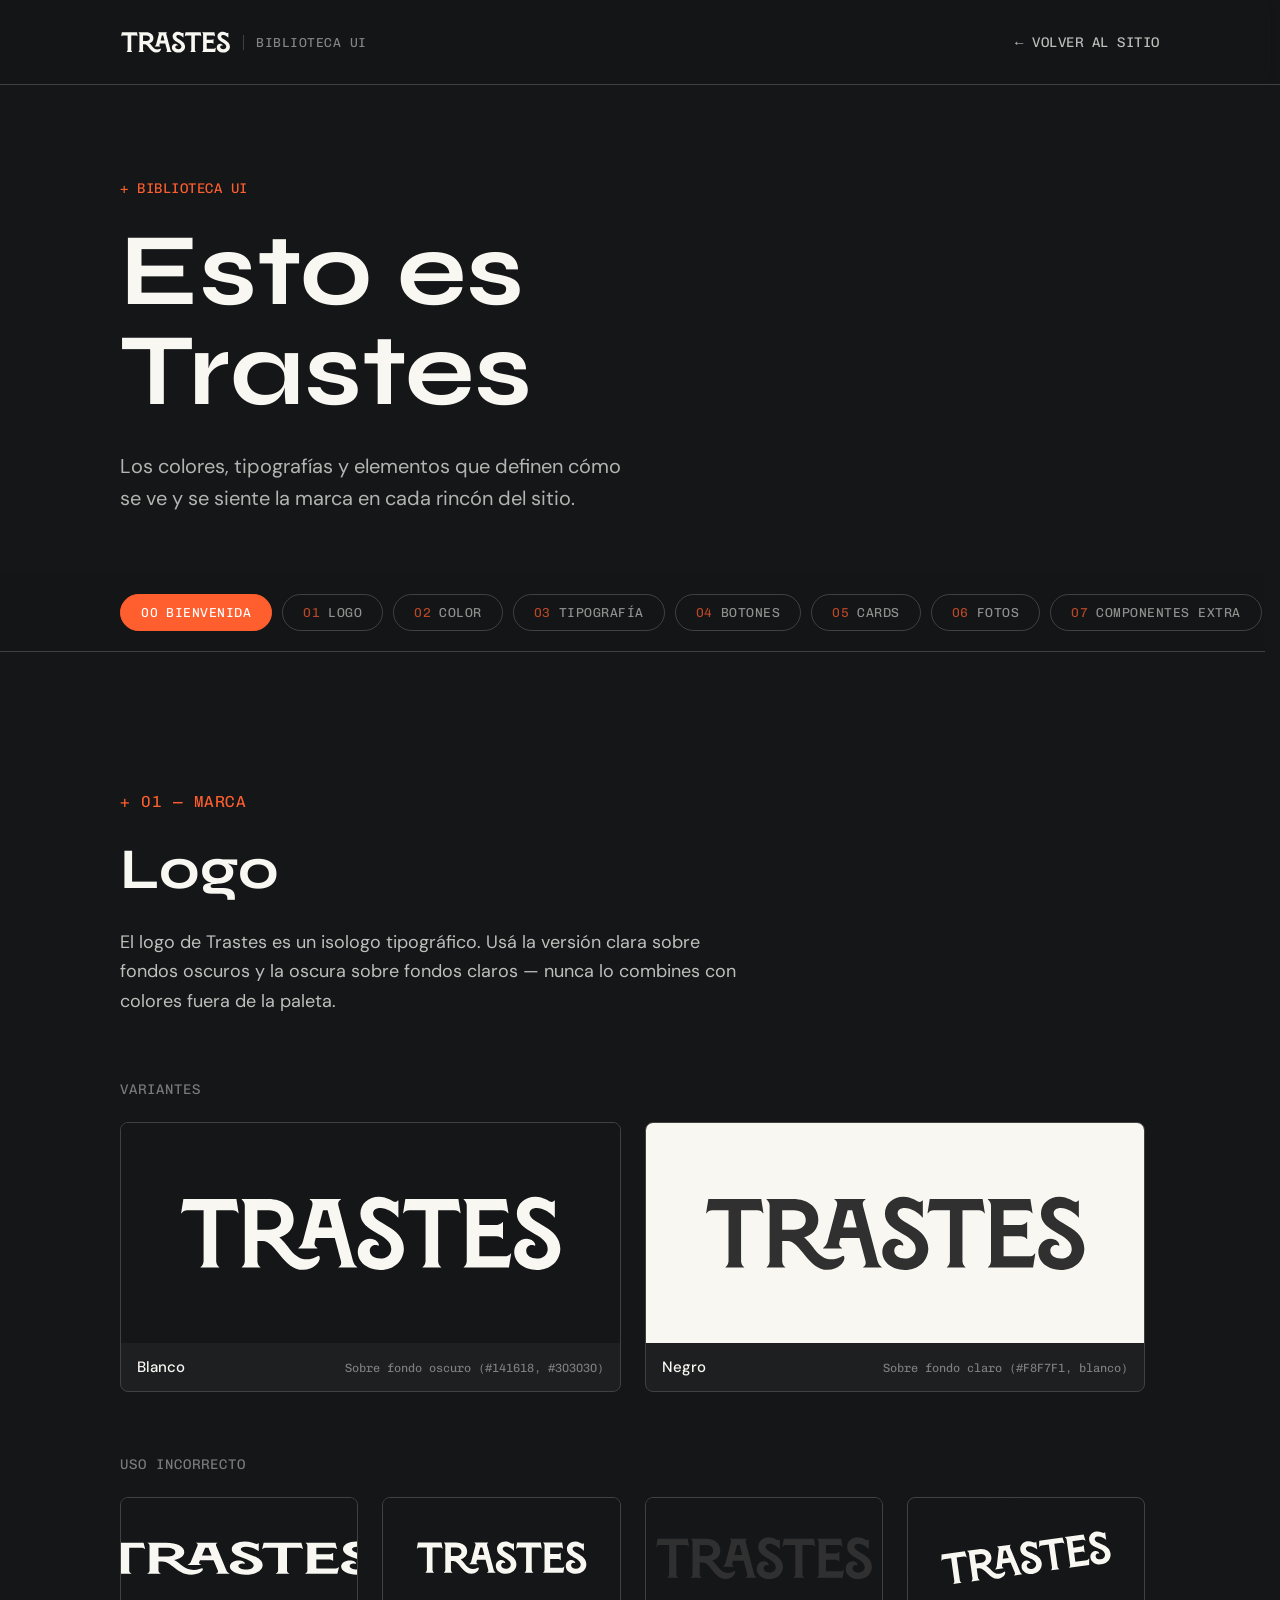
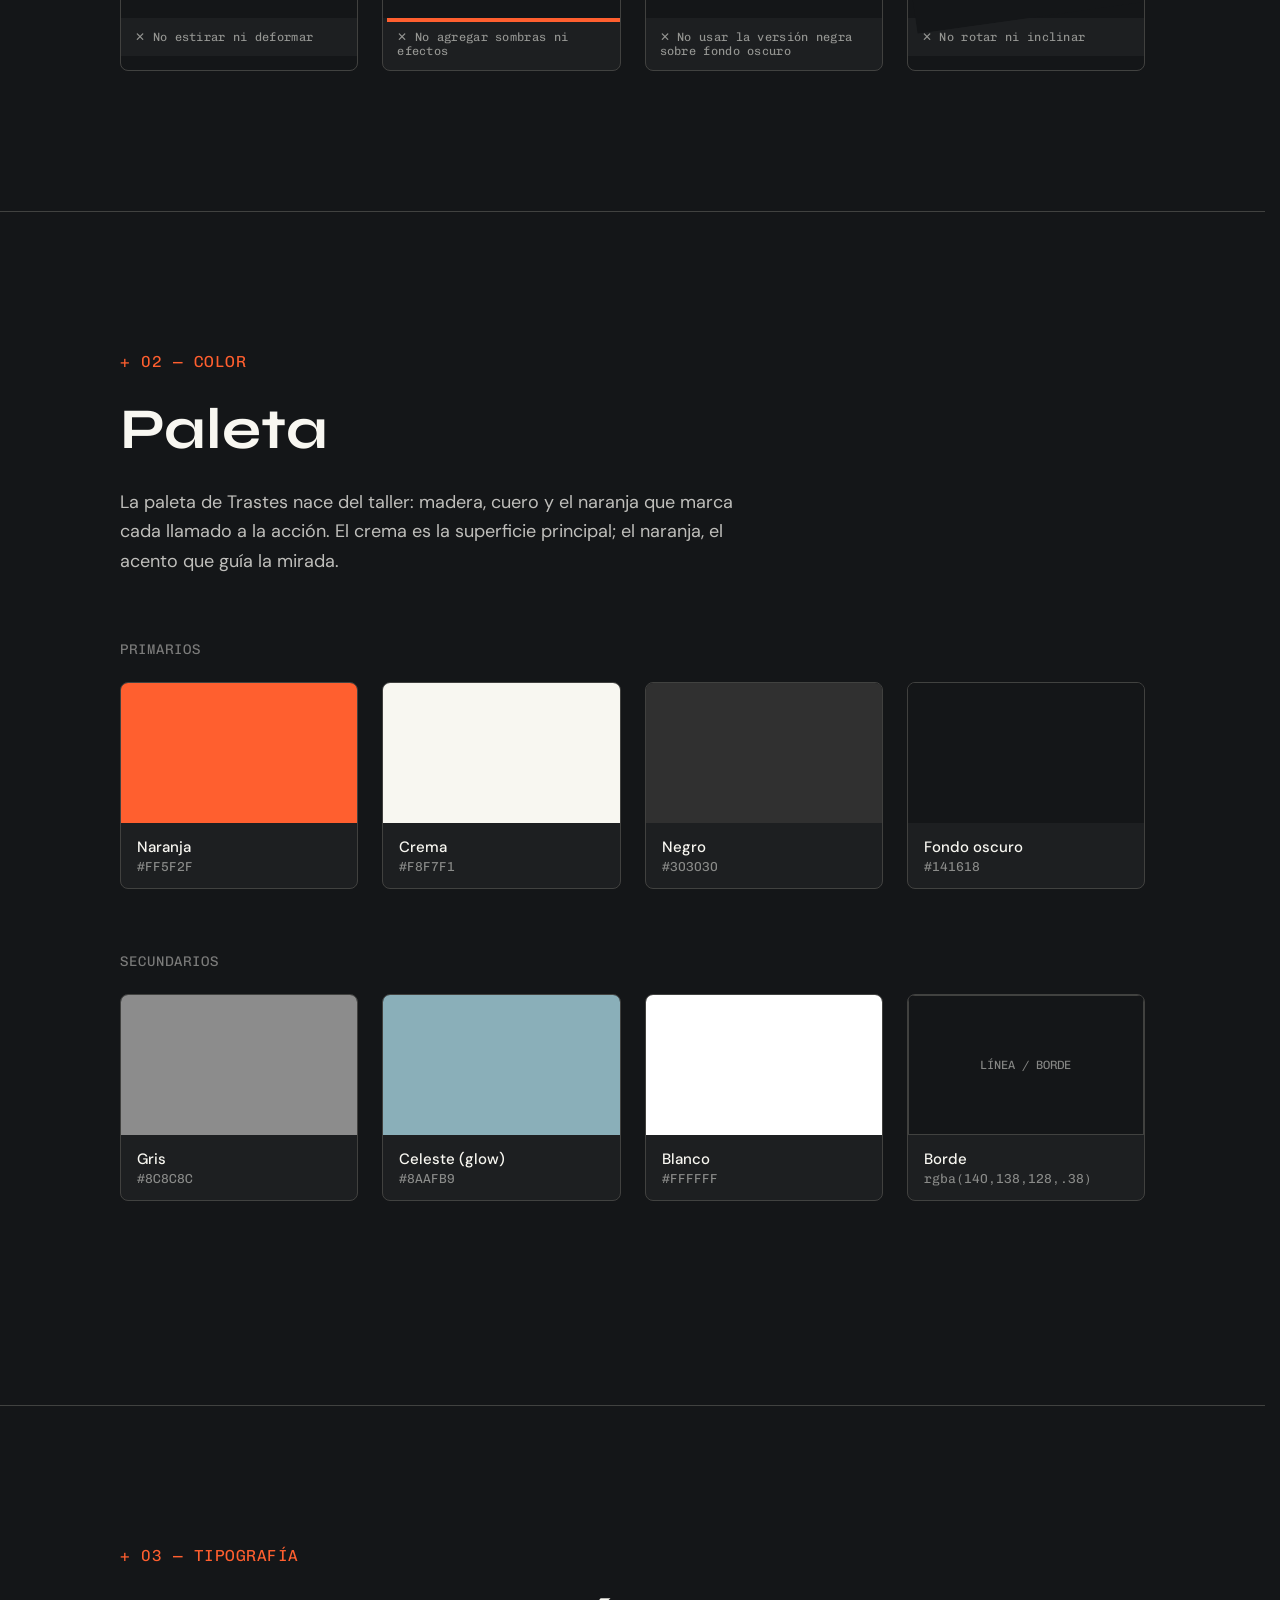
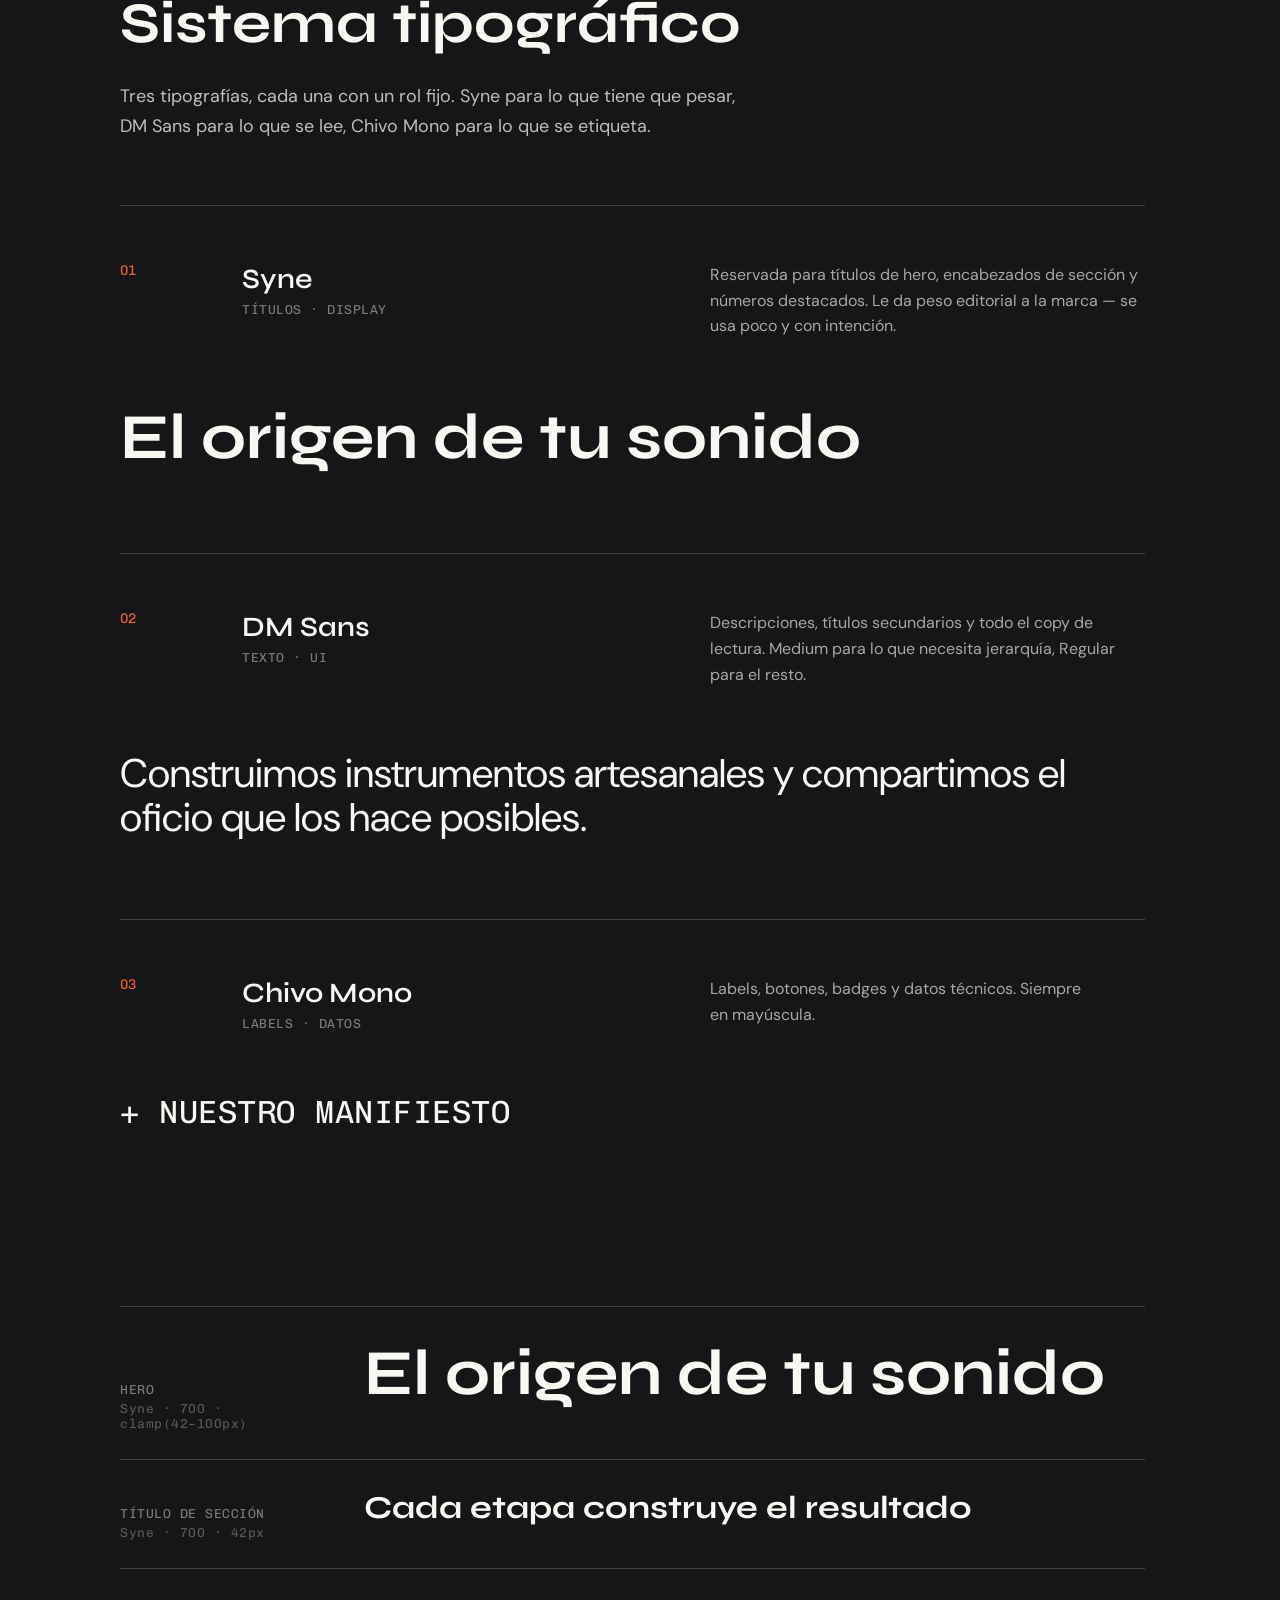
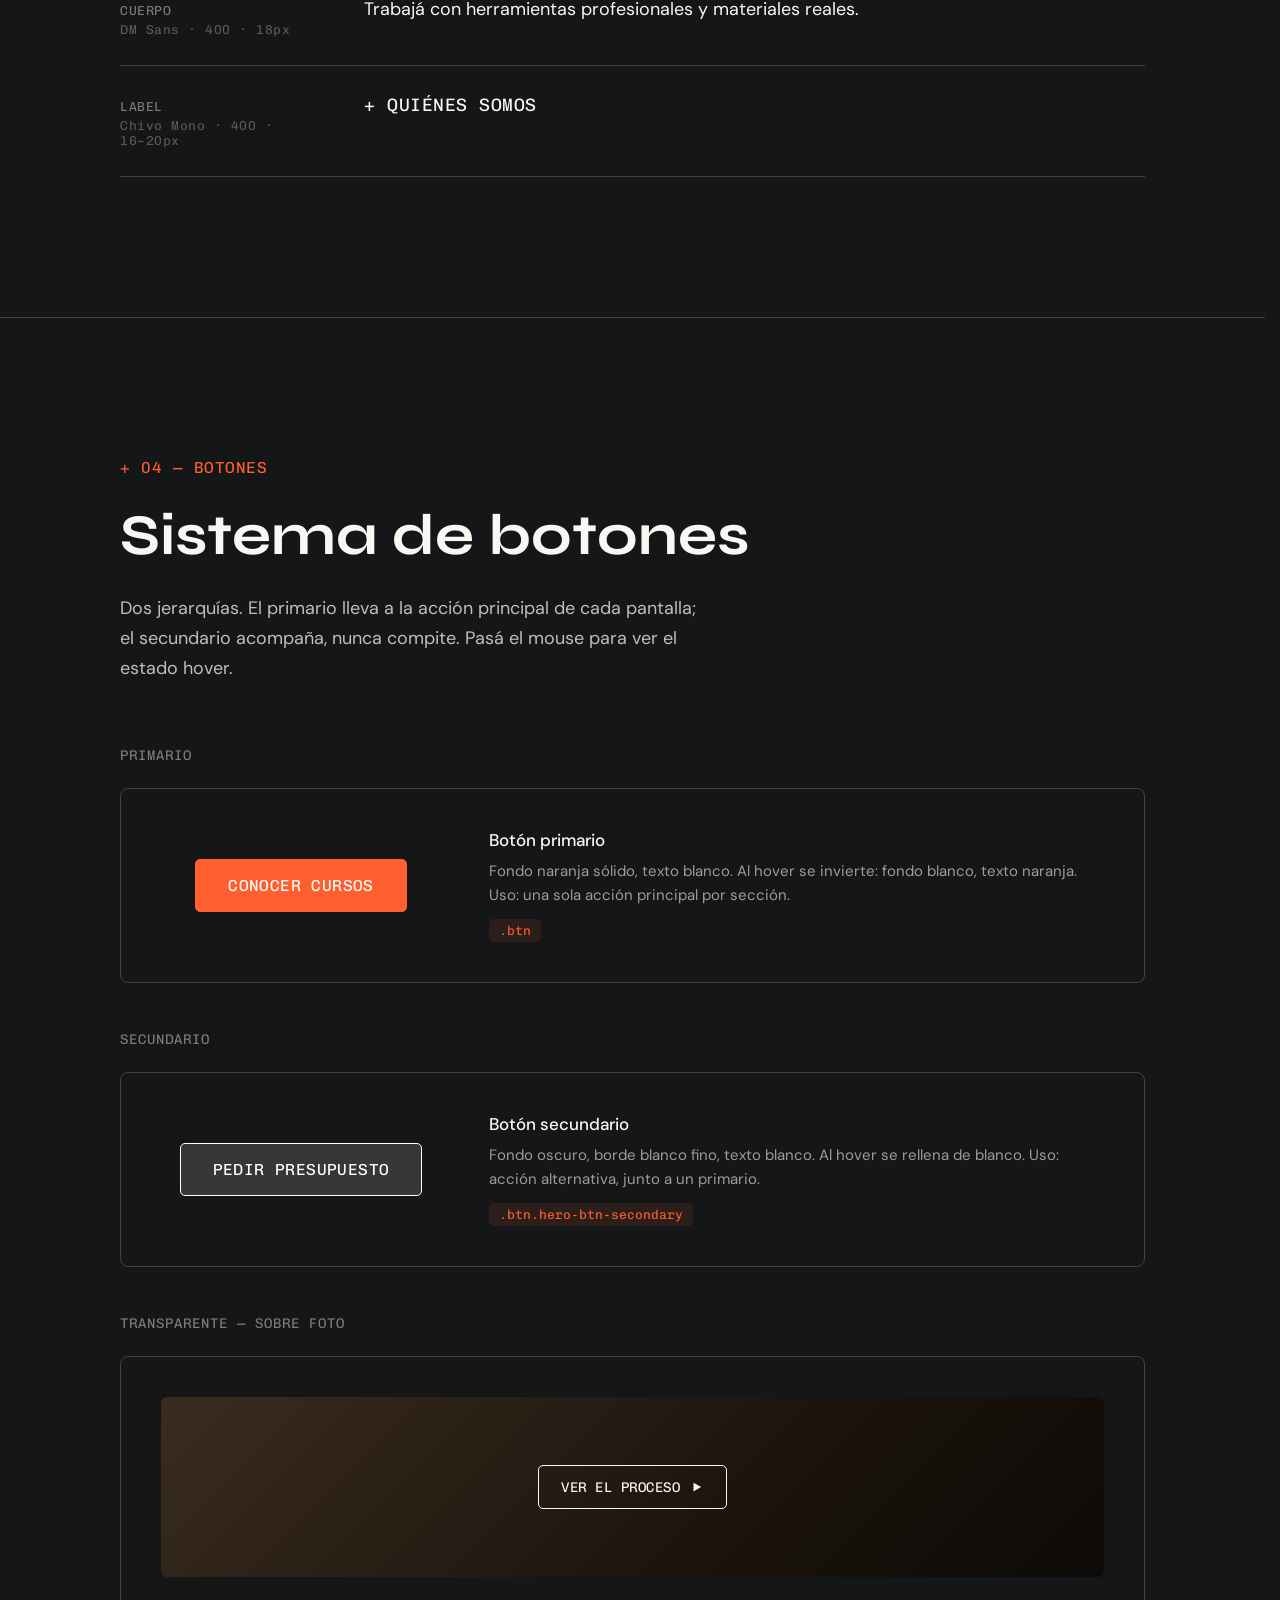
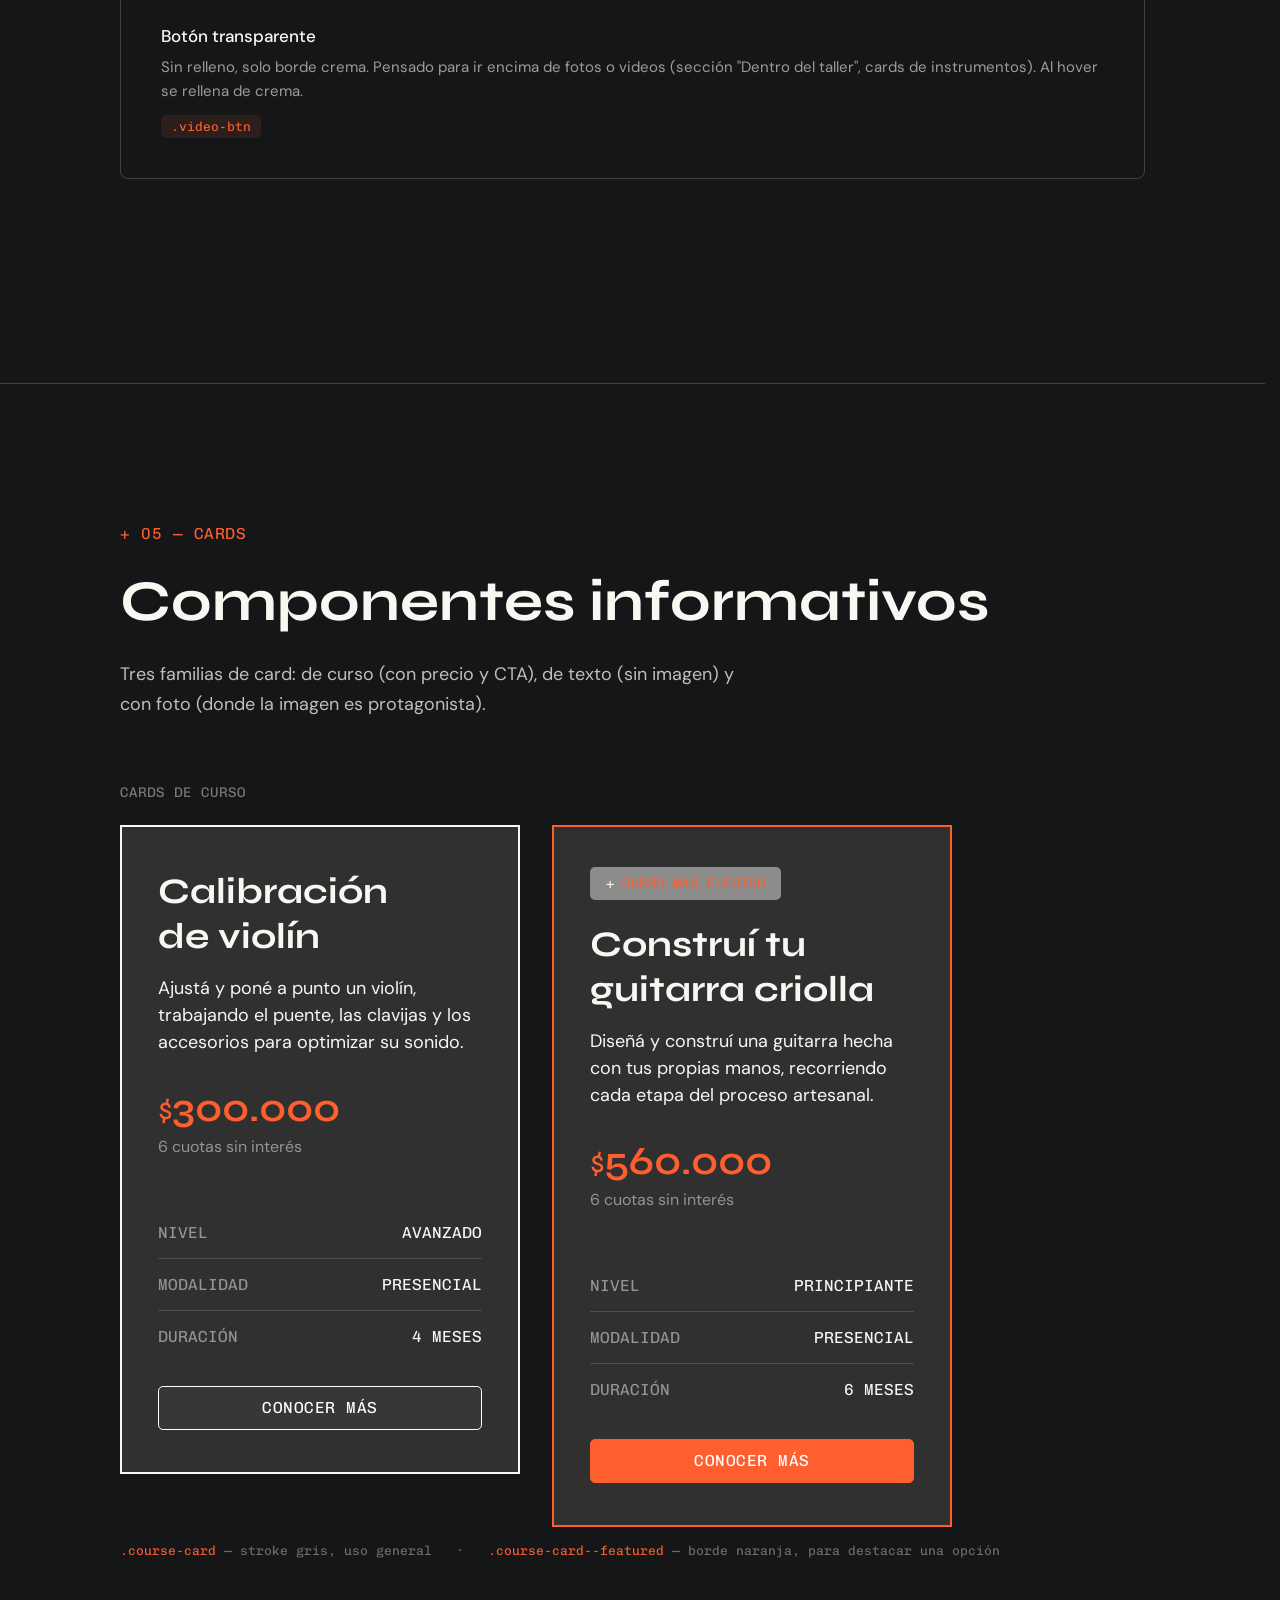
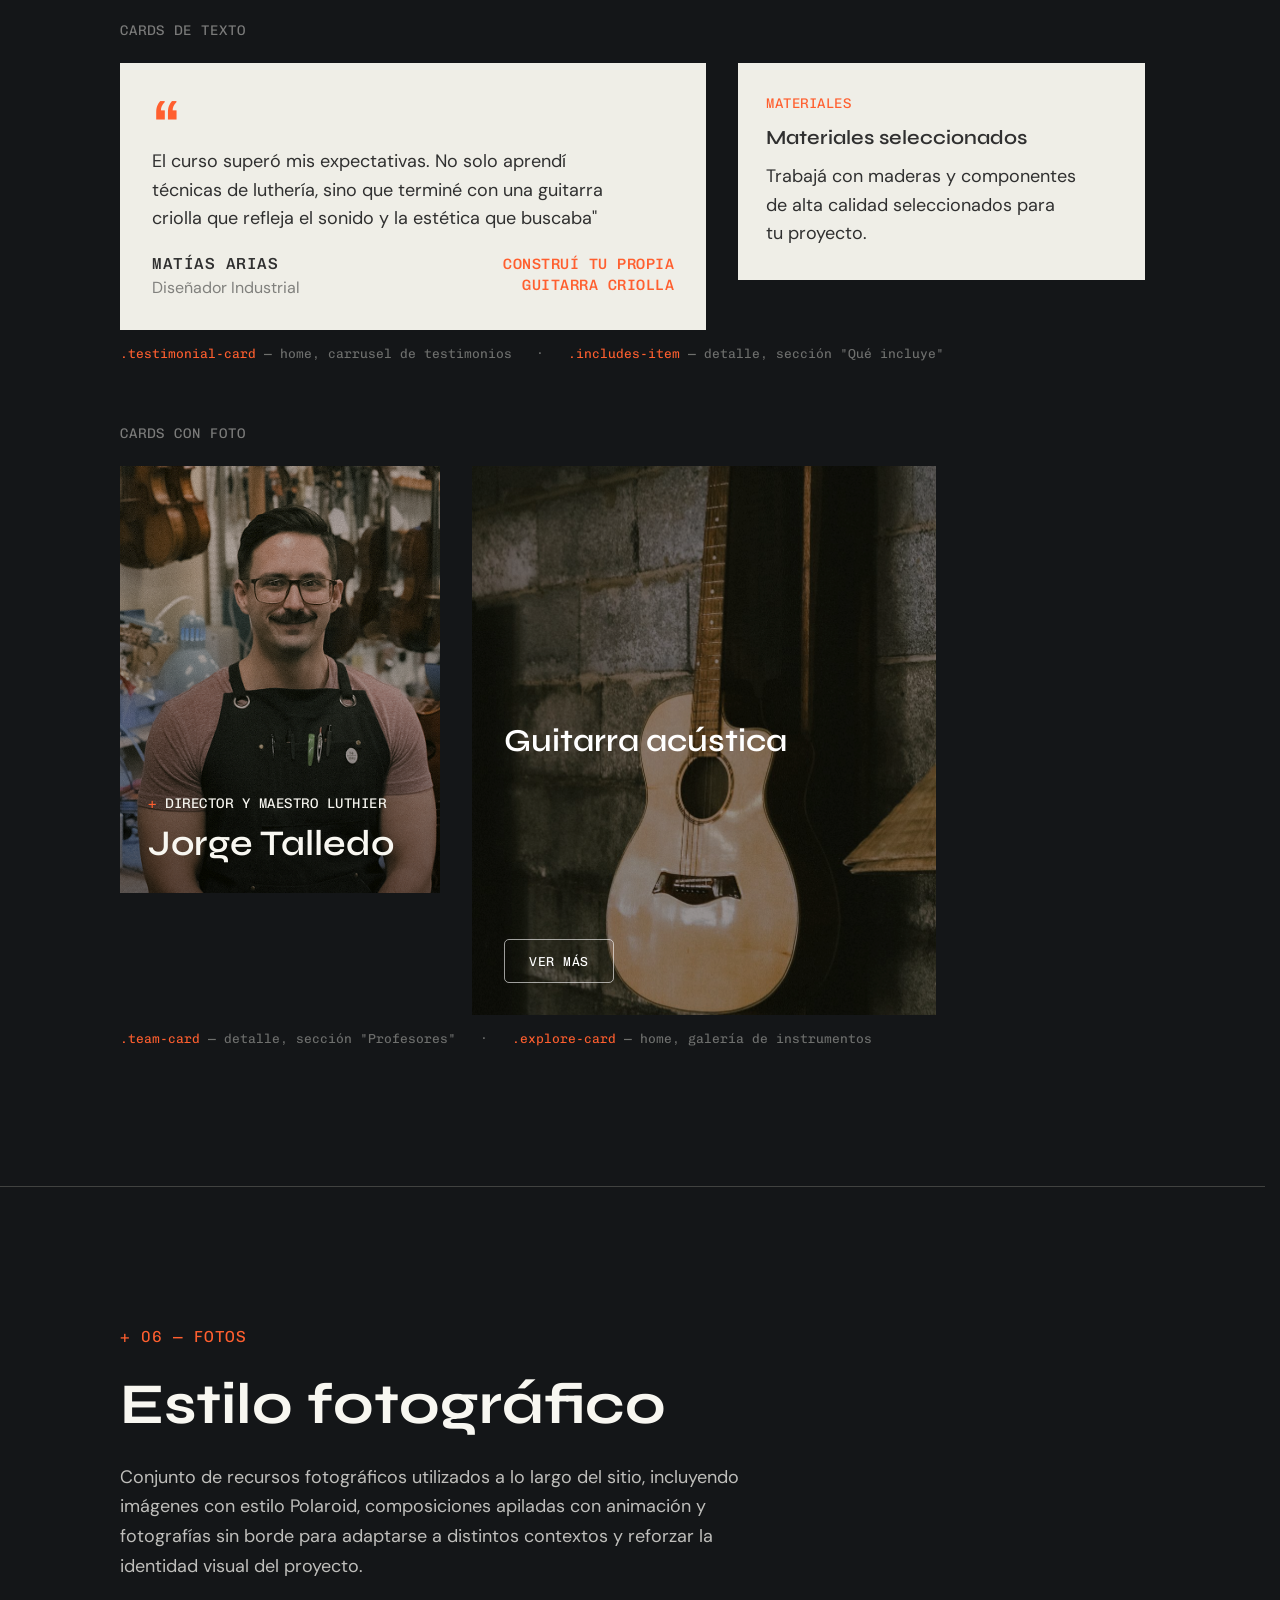
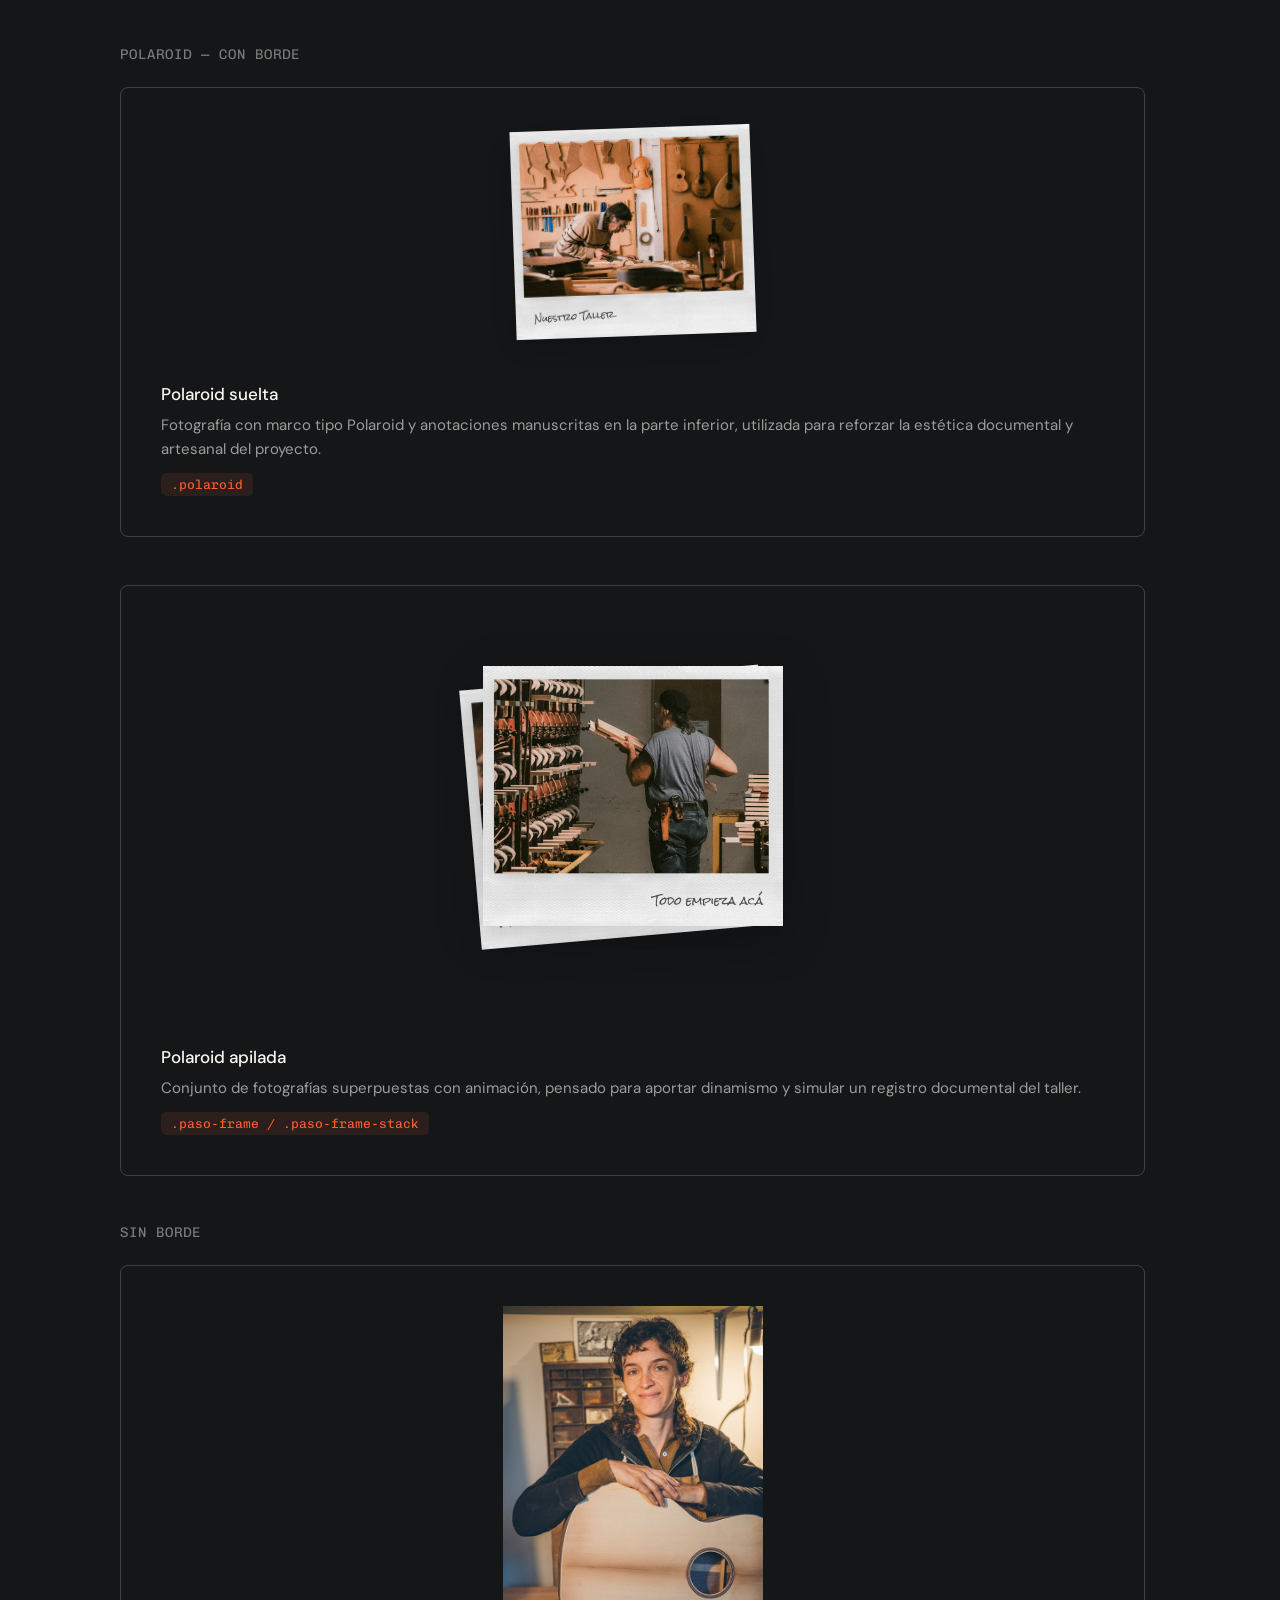
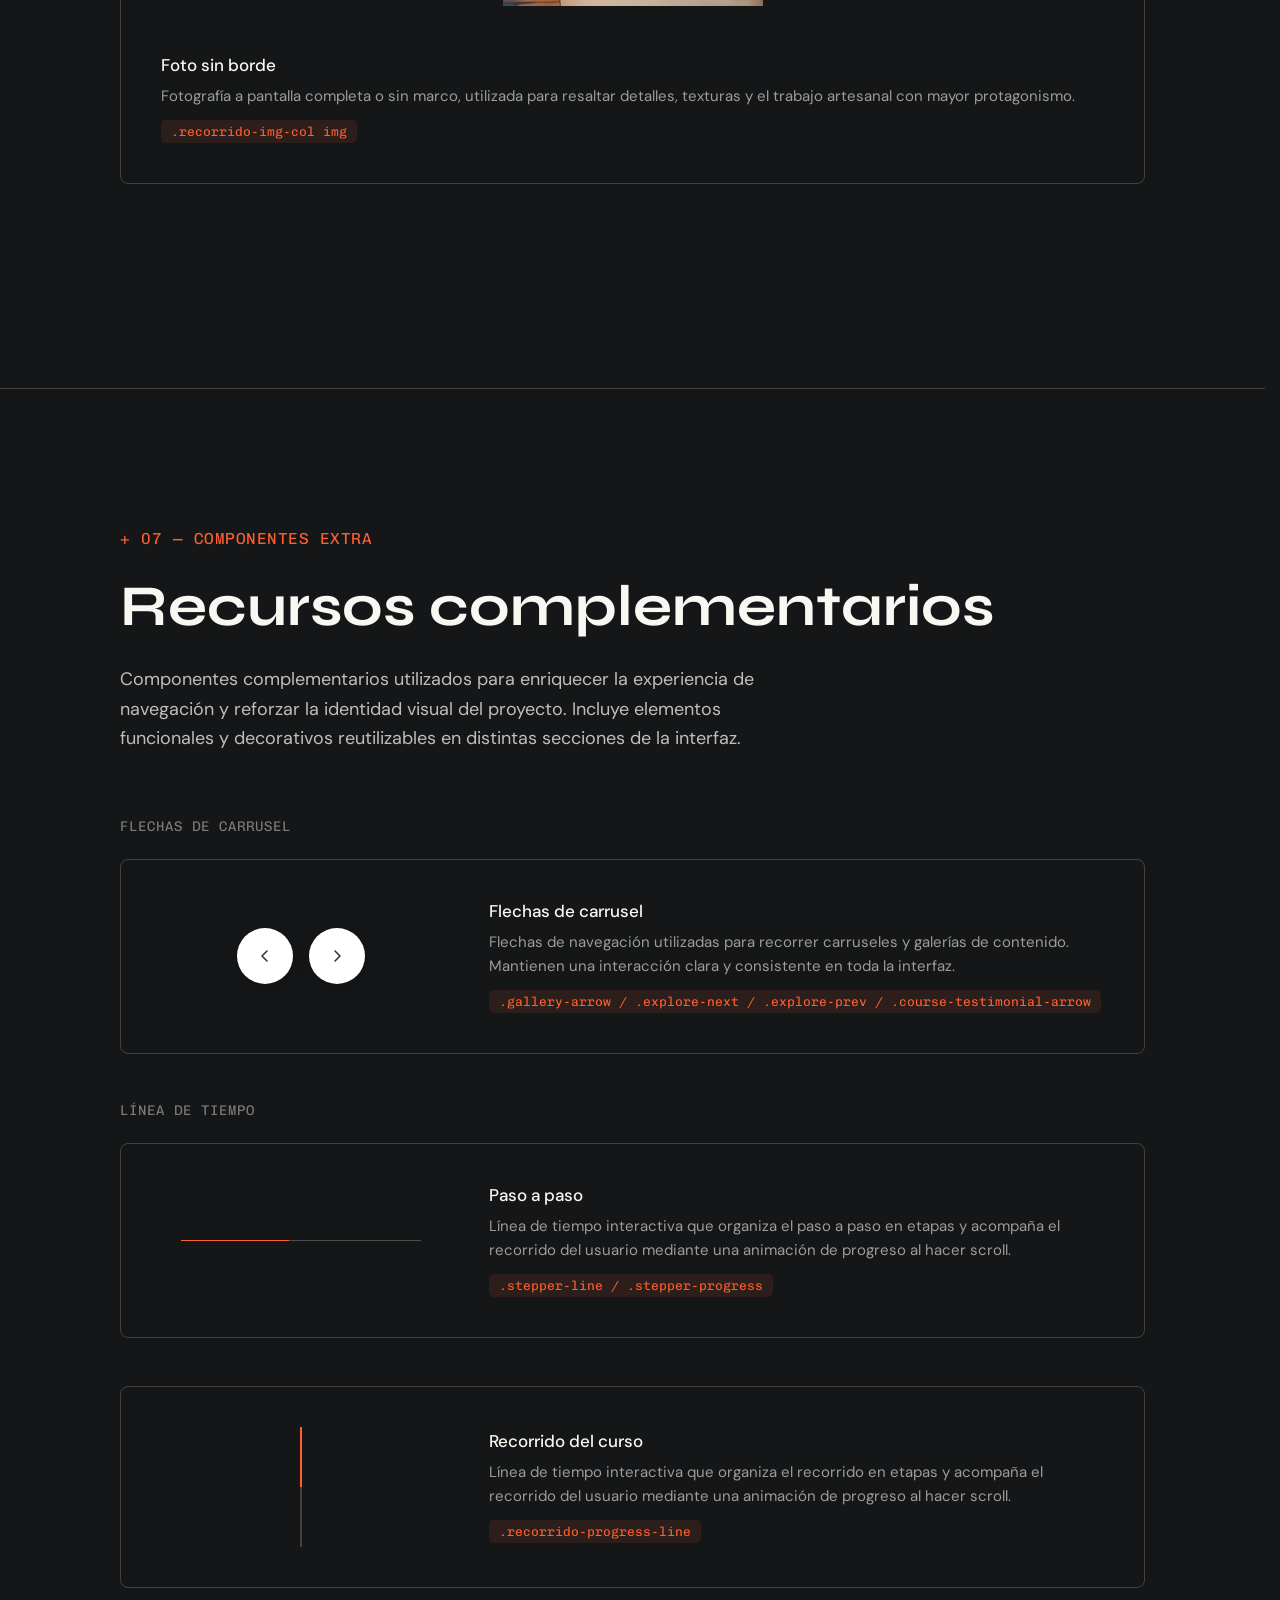
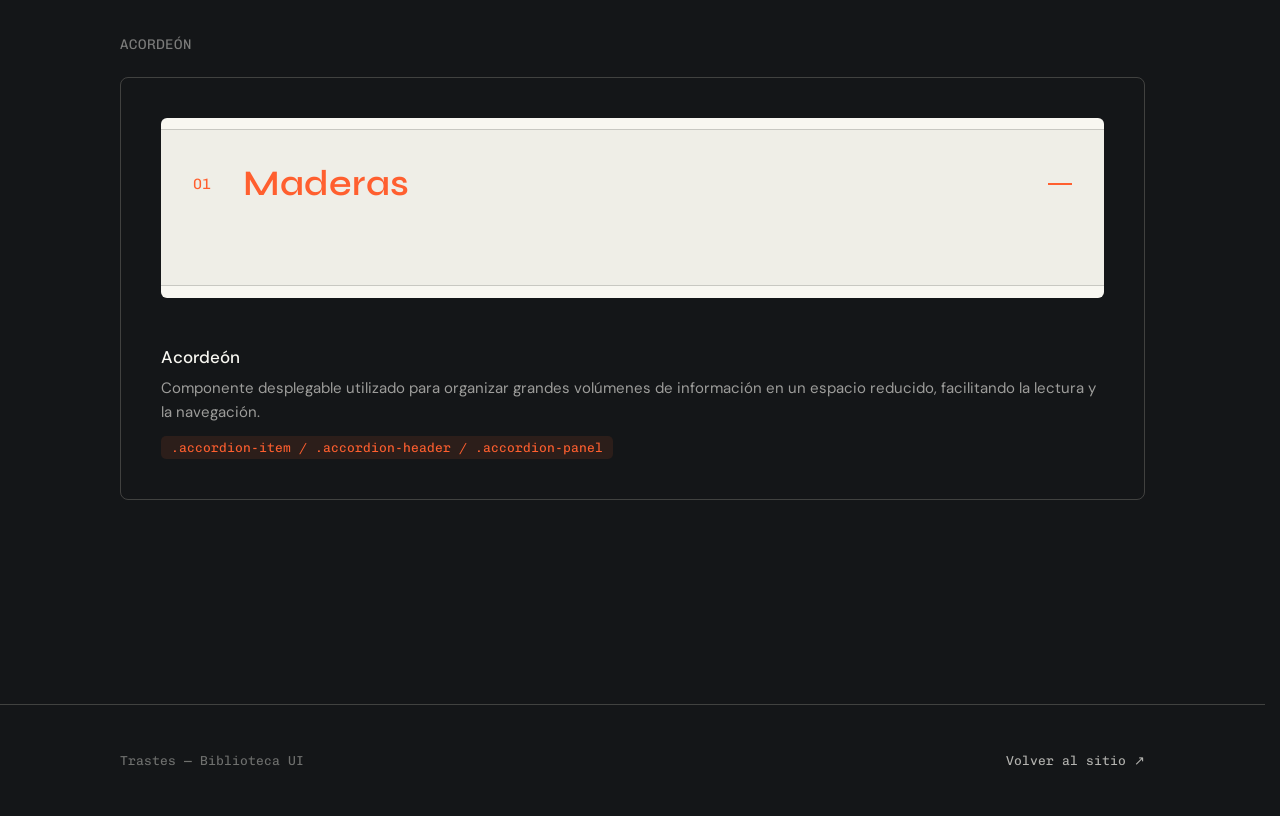
==== commit ef9a7905: "Rebuild UI library, add video/carousel sections, and polish course detail page Replace old instrumen" ====
--- a/biblioteca-ui.html
+++ b/biblioteca-ui.html
@@ -4,397 +4,333 @@
   <meta charset="UTF-8">
   <meta name="viewport" content="width=device-width, initial-scale=1.0">
   <title>Biblioteca UI — Trastes</title>
+  <link rel="icon" type="image/svg+xml" href="assets/img/Icono_3.svg">
   <link rel="preconnect" href="https://fonts.googleapis.com">
   <link rel="preconnect" href="https://fonts.gstatic.com" crossorigin>
   <link href="https://fonts.googleapis.com/css2?family=Chivo+Mono:wght@400;500;800&family=DM+Sans:wght@400;500;600&family=Syne:wght@500;600;700&display=swap" rel="stylesheet">
-  <link rel="stylesheet" href="css/style.css">
-  <link rel="stylesheet" href="css/detail.css">
-  <style>
-    /* Estilos exclusivos de esta página de referencia (no forman parte del sitio) */
-    .ui-page {
-      max-width: 1400px;
-      margin: 0 auto;
-      padding: 64px 48px 160px;
-    }
-
-    .ui-top {
-      display: flex;
-      align-items: baseline;
-      justify-content: space-between;
-      flex-wrap: wrap;
-      gap: 16px;
-      padding-bottom: 32px;
-      border-bottom: 1px solid rgba(48, 48, 48, 0.15);
-      margin-bottom: 64px;
-    }
-
-    .ui-top h1 {
-      font-family: var(--font-title);
-      font-weight: 700;
-      font-size: 42px;
-      color: var(--black);
-    }
-
-    .ui-top a {
-      font-family: var(--font-mono);
-      font-size: 14px;
-      letter-spacing: 0.5px;
-      color: var(--orange);
-      text-decoration: none;
-      border-bottom: 1px solid var(--orange);
-    }
-
-    .ui-section {
-      margin-bottom: 96px;
-    }
-
-    .ui-section > h2 {
-      font-family: var(--font-mono);
-      font-weight: 400;
-      font-size: 13px;
-      letter-spacing: 1px;
-      color: var(--orange);
-      margin-bottom: 8px;
-    }
-
-    .ui-section > p.ui-desc {
-      font-family: var(--font-text);
-      font-size: 15px;
-      color: rgba(48, 48, 48, 0.6);
-      margin-bottom: 32px;
-      max-width: 600px;
-    }
-
-    .ui-row {
-      display: flex;
-      flex-wrap: wrap;
-      gap: 24px;
-      align-items: flex-start;
-    }
-
-    .ui-block {
-      display: flex;
-      flex-direction: column;
-      gap: 12px;
-    }
-
-    .ui-label {
-      font-family: var(--font-mono);
-      font-size: 12px;
-      letter-spacing: 0.5px;
-      color: rgba(48, 48, 48, 0.55);
-    }
-
-    /* Colores */
-    .ui-swatch {
-      width: 160px;
-    }
-
-    .ui-swatch-color {
-      width: 160px;
-      height: 100px;
-      border-radius: 4px;
-      border: 1px solid rgba(48, 48, 48, 0.1);
-    }
-
-    /* Tipografía */
-    .ui-type-row {
-      display: flex;
-      align-items: baseline;
-      gap: 24px;
-      padding: 16px 0;
-      border-bottom: 1px solid rgba(48, 48, 48, 0.08);
-    }
-
-    .ui-type-row .ui-label {
-      width: 160px;
-      flex-shrink: 0;
-    }
-
-    /* Cards demo container (fondo oscuro para las course-card) */
-    .ui-dark-surface {
-      background-color: var(--black);
-      padding: 48px;
-      border-radius: 4px;
-    }
-
-    .ui-testimonial-demo .testimonial-card {
-      flex-shrink: 0;
-    }
-
-    .ui-arrow-demo {
-      display: flex;
-      gap: 24px;
-      align-items: center;
-    }
-
-    .ui-arrow-demo.ui-dark-surface {
-      display: inline-flex;
-      padding: 24px;
-    }
-
-    /* El "+" del acordeón es negro por defecto; sobre fondo oscuro necesita ser claro */
-    .ui-icon-cream::before,
-    .ui-icon-cream::after {
-      background-color: var(--cream);
-    }
-  </style>
+  <link rel="stylesheet" href="css/style.css?v=65">
+  <link rel="stylesheet" href="css/detail.css?v=35">
+  <link rel="stylesheet" href="css/biblioteca.css?v=8">
 </head>
-<body style="background-color: var(--cream);">
-  <div class="ui-page">
-    <div class="ui-top">
-      <h1>Biblioteca UI — Trastes</h1>
-      <a href="index.html">&larr; Volver al sitio</a>
-    </div>
-
-    <!-- Colores -->
-    <section class="ui-section">
-      <h2>+ COLORES</h2>
-      <p class="ui-desc">Paleta de variables definidas en <code>:root</code> (css/style.css).</p>
-      <div class="ui-row">
-        <div class="ui-swatch">
-          <div class="ui-swatch-color" style="background-color: var(--cream);"></div>
-          <p class="ui-label">--cream · #F8F7F1</p>
-        </div>
-        <div class="ui-swatch">
-          <div class="ui-swatch-color" style="background-color: var(--orange);"></div>
-          <p class="ui-label">--orange · #FF5F2F</p>
-        </div>
-        <div class="ui-swatch">
-          <div class="ui-swatch-color" style="background-color: var(--black);"></div>
-          <p class="ui-label">--black · #303030</p>
-        </div>
-        <div class="ui-swatch">
-          <div class="ui-swatch-color" style="background-color: var(--gray);"></div>
-          <p class="ui-label">--gray · #8C8C8C</p>
-        </div>
-        <div class="ui-swatch">
-          <div class="ui-swatch-color" style="background-color: var(--course-bg);"></div>
-          <p class="ui-label">--course-bg · #141618</p>
-        </div>
-        <div class="ui-swatch">
-          <div class="ui-swatch-color" style="background-color: #8AAFB9;"></div>
-          <p class="ui-label">celeste (degradados) · #8AAFB9</p>
-        </div>
-      </div>
-    </section>
-
-    <!-- Tipografía -->
-    <section class="ui-section">
-      <h2>+ TIPOGRAFÍA</h2>
-      <p class="ui-desc">Tres familias: Syne para títulos, DM Sans para texto de cuerpo, Chivo Mono para labels/UI.</p>
-
-      <div class="ui-type-row">
-        <p class="ui-label">--font-title (Syne 700)<br>64px</p>
-        <p style="font-family: var(--font-title); font-weight: 700; font-size: 64px;">El próximo instrumento</p>
-      </div>
-      <div class="ui-type-row">
-        <p class="ui-label">--font-title (Syne 700)<br>42px</p>
-        <p style="font-family: var(--font-title); font-weight: 700; font-size: 42px;">La diferencia está en el taller</p>
-      </div>
-      <div class="ui-type-row">
-        <p class="ui-label">--font-title (Syne 600)<br>28px</p>
-        <p style="font-family: var(--font-title); font-weight: 600; font-size: 28px;">Construí tu guitarra criolla</p>
-      </div>
-      <div class="ui-type-row">
-        <p class="ui-label">--font-text (DM Sans 400)<br>18px</p>
-        <p style="font-family: var(--font-text); font-weight: 400; font-size: 18px;">Trabajá con herramientas profesionales, materiales reales e instrumentos que recorren cada etapa del oficio.</p>
-      </div>
-      <div class="ui-type-row">
-        <p class="ui-label">--font-text (DM Sans 400)<br>14px</p>
-        <p style="font-family: var(--font-text); font-weight: 400; font-size: 14px;">6 cuotas sin interés</p>
-      </div>
-      <div class="ui-type-row">
-        <p class="ui-label">--font-mono (Chivo Mono 400)<br>15px</p>
-        <p style="font-family: var(--font-mono); font-size: 15px; letter-spacing: 0.5px;">+ DE MAESTRO A APRENDIZ</p>
-      </div>
-      <div class="ui-type-row">
-        <p class="ui-label">--font-mono (Chivo Mono 400)<br>13px</p>
-        <p style="font-family: var(--font-mono); font-size: 13px; letter-spacing: 0.5px;">CURSO MÁS ELEGIDO</p>
-      </div>
-    </section>
-
-    <!-- Botones -->
-    <section class="ui-section">
-      <h2>+ BOTONES</h2>
-      <p class="ui-desc">Todos comparten el mismo patrón de hover: cambio de color + <code>transform: scale(0.94)</code>.</p>
-
-      <div class="ui-row">
-        <div class="ui-block">
-          <a href="#" class="btn hero-btn" onclick="return false;">CONOCÉ EL TALLER</a>
-          <p class="ui-label">.btn.hero-btn</p>
-        </div>
-        <div class="ui-block ui-dark-surface" style="padding: 24px;">
-          <a href="#" class="course-nav-cta" onclick="return false;">CONTACTANOS</a>
-          <p class="ui-label" style="color: rgba(248,247,241,0.6);">.course-nav-cta / .nav-cta</p>
-        </div>
-        <div class="ui-block ui-dark-surface" style="padding: 24px;">
-          <a href="#" class="course-btn-secondary" onclick="return false;">VER MÁS CURSOS</a>
-          <p class="ui-label" style="color: rgba(248,247,241,0.6);">.course-btn-secondary</p>
-        </div>
-      </div>
-    </section>
-
-    <!-- Iconos / flechas -->
-    <section class="ui-section">
-      <h2>+ BOTONES DE ÍCONO</h2>
-      <p class="ui-desc">Usados en carruseles (galería de instrumentos, testimonios del curso).</p>
-      <div class="ui-row">
-        <div class="ui-block">
-          <div class="ui-arrow-demo">
-            <button class="gallery-arrow" onclick="return false;">
-              <svg width="16" height="16" viewBox="0 0 16 16" fill="none" xmlns="http://www.w3.org/2000/svg"><path d="M10 3L5 8L10 13" stroke="currentColor" stroke-width="1.5" stroke-linecap="round" stroke-linejoin="round"/></svg>
-            </button>
-            <button class="gallery-arrow" onclick="return false;">
-              <svg width="16" height="16" viewBox="0 0 16 16" fill="none" xmlns="http://www.w3.org/2000/svg"><path d="M6 3L11 8L6 13" stroke="currentColor" stroke-width="1.5" stroke-linecap="round" stroke-linejoin="round"/></svg>
-            </button>
-          </div>
-          <p class="ui-label">.gallery-arrow</p>
-        </div>
-        <div class="ui-block ui-dark-surface ui-arrow-demo">
-          <button class="course-testimonial-arrow" onclick="return false;">
-            <svg width="16" height="16" viewBox="0 0 16 16" fill="none" xmlns="http://www.w3.org/2000/svg"><path d="M10 3L5 8L10 13" stroke="currentColor" stroke-width="1.5" stroke-linecap="round" stroke-linejoin="round"/></svg>
+<body style="background-color: var(--course-bg);">
+
+  <!-- ─── Header ─── -->
+  <header class="lib-header">
+    <a href="index.html" class="lib-header-logo">
+      <img src="assets/icons/Logo_White.svg" alt="Trastes">
+      <span class="lib-header-tag">BIBLIOTECA UI</span>
+    </a>
+    <a href="index.html" class="lib-header-back">← VOLVER AL SITIO</a>
+  </header>
+
+  <main>
+
+    <!-- ─── Hero ─── -->
+    <section class="lib-hero" id="inicio">
+      <div class="lib-hero-glow"></div>
+      <p class="lib-hero-eyebrow"><span class="slash">+</span> BIBLIOTECA UI</p>
+      <h1 class="lib-hero-title">Esto es<br>Trastes</h1>
+      <p class="lib-hero-subtitle">Los colores, tipografías y elementos que definen cómo se ve y se siente la marca en cada rincón del sitio.</p>
+    </section>
+
+    <!-- ─── Tabs ─── -->
+    <nav class="lib-tabs" id="libTabs">
+      <a href="#inicio" class="lib-tab" data-tab="inicio"><span class="lib-tab-num">00</span> BIENVENIDA</a>
+      <a href="#logo" class="lib-tab" data-tab="logo"><span class="lib-tab-num">01</span> LOGO</a>
+      <a href="#color" class="lib-tab" data-tab="color"><span class="lib-tab-num">02</span> COLOR</a>
+      <a href="#tipografia" class="lib-tab" data-tab="tipografia"><span class="lib-tab-num">03</span> TIPOGRAFÍA</a>
+      <a href="#componentes" class="lib-tab" data-tab="componentes"><span class="lib-tab-num">04</span> BOTONES</a>
+      <a href="#cards" class="lib-tab" data-tab="cards"><span class="lib-tab-num">05</span> CARDS</a>
+      <a href="#fotos" class="lib-tab" data-tab="fotos"><span class="lib-tab-num">06</span> FOTOS</a>
+      <a href="#componentes-extra" class="lib-tab" data-tab="componentes-extra"><span class="lib-tab-num">07</span> COMPONENTES EXTRA</a>
+    </nav>
+
+    <!-- ─── Logo ─── -->
+    <section class="lib-section" id="logo">
+      <p class="lib-section-eyebrow"><span class="slash">+</span> 01 — MARCA</p>
+      <h2 class="lib-section-title">Logo</h2>
+      <p class="lib-section-desc">El logo de Trastes es un isologo tipográfico. Usá la versión clara sobre fondos oscuros y la oscura sobre fondos claros — nunca lo combines con colores fuera de la paleta.</p>
+
+      <p class="lib-color-group-label">VARIANTES</p>
+      <div class="lib-logo-grid">
+        <div class="lib-logo-card lib-logo-card--dark">
+          <img src="assets/icons/Logo_White.svg" alt="Logo Trastes, versión blanca">
+          <div class="lib-logo-card-info">
+            <span class="lib-logo-card-name">Blanco</span>
+            <span class="lib-logo-card-usage">Sobre fondo oscuro (#141618, #303030)</span>
+          </div>
+        </div>
+        <div class="lib-logo-card lib-logo-card--light">
+          <img src="assets/icons/Logo_Black.svg" alt="Logo Trastes, versión negra">
+          <div class="lib-logo-card-info">
+            <span class="lib-logo-card-name">Negro</span>
+            <span class="lib-logo-card-usage">Sobre fondo claro (#F8F7F1, blanco)</span>
+          </div>
+        </div>
+      </div>
+
+      <p class="lib-color-group-label">USO INCORRECTO</p>
+      <div class="lib-logo-misuse-grid">
+        <div class="lib-logo-misuse">
+          <img src="assets/icons/Logo_White.svg" alt="" style="transform: scaleX(1.6);">
+          <span class="lib-logo-misuse-label">✕ No estirar ni deformar</span>
+        </div>
+        <div class="lib-logo-misuse">
+          <img src="assets/icons/Logo_White.svg" alt="" style="filter: drop-shadow(4px 4px 0 var(--orange));">
+          <span class="lib-logo-misuse-label">✕ No agregar sombras ni efectos</span>
+        </div>
+        <div class="lib-logo-misuse">
+          <img src="assets/icons/Logo_Black.svg" alt="" style="background:#141618; padding:8px;">
+          <span class="lib-logo-misuse-label">✕ No usar la versión negra sobre fondo oscuro</span>
+        </div>
+        <div class="lib-logo-misuse">
+          <img src="assets/icons/Logo_White.svg" alt="" style="transform: rotate(-8deg);">
+          <span class="lib-logo-misuse-label">✕ No rotar ni inclinar</span>
+        </div>
+      </div>
+    </section>
+
+    <!-- ─── Color ─── -->
+    <section class="lib-section" id="color">
+      <p class="lib-section-eyebrow"><span class="slash">+</span> 02 — COLOR</p>
+      <h2 class="lib-section-title">Paleta</h2>
+      <p class="lib-section-desc">La paleta de Trastes nace del taller: madera, cuero y el naranja que marca cada llamado a la acción. El crema es la superficie principal; el naranja, el acento que guía la mirada.</p>
+
+      <p class="lib-color-group-label">PRIMARIOS</p>
+      <div class="lib-color-grid">
+        <button class="lib-swatch" data-hex="#FF5F2F">
+          <span class="lib-swatch-fill" style="background-color:#FF5F2F;">
+            <span class="lib-swatch-copy">COPIAR</span>
+          </span>
+          <span class="lib-swatch-info">
+            <span class="lib-swatch-name">Naranja</span>
+            <span class="lib-swatch-hex">#FF5F2F</span>
+          </span>
+        </button>
+        <button class="lib-swatch" data-hex="#F8F7F1">
+          <span class="lib-swatch-fill" style="background-color:#F8F7F1;">
+            <span class="lib-swatch-copy" style="color:#111;">COPIAR</span>
+          </span>
+          <span class="lib-swatch-info">
+            <span class="lib-swatch-name">Crema</span>
+            <span class="lib-swatch-hex">#F8F7F1</span>
+          </span>
+        </button>
+        <button class="lib-swatch" data-hex="#303030">
+          <span class="lib-swatch-fill" style="background-color:#303030;">
+            <span class="lib-swatch-copy">COPIAR</span>
+          </span>
+          <span class="lib-swatch-info">
+            <span class="lib-swatch-name">Negro</span>
+            <span class="lib-swatch-hex">#303030</span>
+          </span>
+        </button>
+        <button class="lib-swatch" data-hex="#141618">
+          <span class="lib-swatch-fill" style="background-color:#141618;">
+            <span class="lib-swatch-copy">COPIAR</span>
+          </span>
+          <span class="lib-swatch-info">
+            <span class="lib-swatch-name">Fondo oscuro</span>
+            <span class="lib-swatch-hex">#141618</span>
+          </span>
+        </button>
+      </div>
+
+      <p class="lib-color-group-label">SECUNDARIOS</p>
+      <div class="lib-color-grid">
+        <button class="lib-swatch" data-hex="#8C8C8C">
+          <span class="lib-swatch-fill" style="background-color:#8C8C8C;">
+            <span class="lib-swatch-copy">COPIAR</span>
+          </span>
+          <span class="lib-swatch-info">
+            <span class="lib-swatch-name">Gris</span>
+            <span class="lib-swatch-hex">#8C8C8C</span>
+          </span>
+        </button>
+        <button class="lib-swatch" data-hex="#8AAFB9">
+          <span class="lib-swatch-fill" style="background-color:#8AAFB9;">
+            <span class="lib-swatch-copy">COPIAR</span>
+          </span>
+          <span class="lib-swatch-info">
+            <span class="lib-swatch-name">Celeste (glow)</span>
+            <span class="lib-swatch-hex">#8AAFB9</span>
+          </span>
+        </button>
+        <button class="lib-swatch" data-hex="#FFFFFF">
+          <span class="lib-swatch-fill" style="background-color:#FFFFFF;">
+            <span class="lib-swatch-copy" style="color:#111;">COPIAR</span>
+          </span>
+          <span class="lib-swatch-info">
+            <span class="lib-swatch-name">Blanco</span>
+            <span class="lib-swatch-hex">#FFFFFF</span>
+          </span>
+        </button>
+        <button class="lib-swatch" data-hex="rgba(140,138,128,0.38)">
+          <span class="lib-swatch-fill" style="background-color:#141618; border: 1px solid rgba(140,138,128,0.38); display:flex; align-items:center; justify-content:center;">
+            <span style="font-family:var(--font-mono); font-size:12px; color:rgba(248,247,241,0.5);">LÍNEA / BORDE</span>
+            <span class="lib-swatch-copy">COPIAR</span>
+          </span>
+          <span class="lib-swatch-info">
+            <span class="lib-swatch-name">Borde</span>
+            <span class="lib-swatch-hex">rgba(140,138,128,.38)</span>
+          </span>
+        </button>
+      </div>
+    </section>
+
+    <!-- ─── Tipografía ─── -->
+    <section class="lib-section" id="tipografia">
+      <p class="lib-section-eyebrow"><span class="slash">+</span> 03 — TIPOGRAFÍA</p>
+      <h2 class="lib-section-title">Sistema tipográfico</h2>
+      <p class="lib-section-desc">Tres tipografías, cada una con un rol fijo. Syne para lo que tiene que pesar, DM Sans para lo que se lee, Chivo Mono para lo que se etiqueta.</p>
+
+      <div class="lib-type-block">
+        <div class="lib-type-head">
+          <p class="lib-type-num">01</p>
+          <div>
+            <p class="lib-type-name">Syne</p>
+            <p class="lib-type-role">TÍTULOS · DISPLAY</p>
+          </div>
+          <p class="lib-type-desc">Reservada para títulos de hero, encabezados de sección y números destacados. Le da peso editorial a la marca — se usa poco y con intención.</p>
+        </div>
+        <p class="lib-type-sample lib-type-sample--display">El origen de tu sonido</p>
+      </div>
+
+      <div class="lib-type-block">
+        <div class="lib-type-head">
+          <p class="lib-type-num">02</p>
+          <div>
+            <p class="lib-type-name">DM Sans</p>
+            <p class="lib-type-role">TEXTO · UI</p>
+          </div>
+          <p class="lib-type-desc">Descripciones, títulos secundarios y todo el copy de lectura. Medium para lo que necesita jerarquía, Regular para el resto.</p>
+        </div>
+        <p class="lib-type-sample lib-type-sample--text">Construimos instrumentos artesanales y compartimos el oficio que los hace posibles.</p>
+      </div>
+
+      <div class="lib-type-block">
+        <div class="lib-type-head">
+          <p class="lib-type-num">03</p>
+          <div>
+            <p class="lib-type-name">Chivo Mono</p>
+            <p class="lib-type-role">LABELS · DATOS</p>
+          </div>
+          <p class="lib-type-desc">Labels, botones, badges y datos técnicos. Siempre en mayúscula.</p>
+        </div>
+        <p class="lib-type-sample lib-type-sample--mono">+ Nuestro manifiesto</p>
+      </div>
+
+      <div class="lib-type-scale">
+        <div class="lib-scale-row">
+          <p class="lib-scale-label">HERO<span>Syne · 700 · clamp(42–100px)</span></p>
+          <p class="lib-scale-sample" style="font-size:clamp(32px,5vw,64px);">El origen de tu sonido</p>
+        </div>
+        <div class="lib-scale-row">
+          <p class="lib-scale-label">TÍTULO DE SECCIÓN<span>Syne · 700 · 42px</span></p>
+          <p class="lib-scale-sample" style="font-size:32px;">Cada etapa construye el resultado</p>
+        </div>
+        <div class="lib-scale-row">
+          <p class="lib-scale-label">CUERPO<span>DM Sans · 400 · 18px</span></p>
+          <p class="lib-scale-sample" style="font-family:var(--font-text); font-weight:400; font-size:18px;">Trabajá con herramientas profesionales y materiales reales.</p>
+        </div>
+        <div class="lib-scale-row">
+          <p class="lib-scale-label">LABEL<span>Chivo Mono · 400 · 16–20px</span></p>
+          <p class="lib-scale-sample" style="font-family:var(--font-mono); font-weight:400; font-size:18px; text-transform:uppercase; letter-spacing:0.5px;">+ Quiénes somos</p>
+        </div>
+      </div>
+    </section>
+
+    <!-- ─── Componentes ─── -->
+    <section class="lib-section" id="componentes">
+      <p class="lib-section-eyebrow"><span class="slash">+</span> 04 — BOTONES</p>
+      <h2 class="lib-section-title">Sistema de botones</h2>
+      <p class="lib-section-desc">Dos jerarquías. El primario lleva a la acción principal de cada pantalla; el secundario acompaña, nunca compite. Pasá el mouse para ver el estado hover.</p>
+
+      <p class="lib-color-group-label">PRIMARIO</p>
+      <div class="lib-component-row">
+        <div class="lib-component-demo">
+          <a href="#" class="btn" onclick="return false;">CONOCER CURSOS</a>
+        </div>
+        <div class="lib-component-meta">
+          <p class="lib-component-name">Botón primario</p>
+          <p class="lib-component-desc">Fondo naranja sólido, texto blanco. Al hover se invierte: fondo blanco, texto naranja. Uso: una sola acción principal por sección.</p>
+          <code class="lib-component-class">.btn</code>
+        </div>
+      </div>
+
+      <p class="lib-color-group-label">SECUNDARIO</p>
+      <div class="lib-component-row">
+        <div class="lib-component-demo">
+          <a href="#" class="btn hero-btn-secondary" onclick="return false;">PEDIR PRESUPUESTO</a>
+        </div>
+        <div class="lib-component-meta">
+          <p class="lib-component-name">Botón secundario</p>
+          <p class="lib-component-desc">Fondo oscuro, borde blanco fino, texto blanco. Al hover se rellena de blanco. Uso: acción alternativa, junto a un primario.</p>
+          <code class="lib-component-class">.btn.hero-btn-secondary</code>
+        </div>
+      </div>
+
+      <p class="lib-color-group-label">TRANSPARENTE — SOBRE FOTO</p>
+      <div class="lib-component-row lib-component-row--photo">
+        <div class="lib-component-demo">
+          <button class="video-btn" onclick="return false;">
+            VER EL PROCESO
+            <svg width="14" height="14" viewBox="0 0 24 24" fill="none" xmlns="http://www.w3.org/2000/svg"><path d="M6 4.5L19 12L6 19.5V4.5Z" fill="currentColor"/></svg>
           </button>
-          <button class="course-testimonial-arrow" onclick="return false;">
-            <svg width="16" height="16" viewBox="0 0 16 16" fill="none" xmlns="http://www.w3.org/2000/svg"><path d="M6 3L11 8L6 13" stroke="currentColor" stroke-width="1.5" stroke-linecap="round" stroke-linejoin="round"/></svg>
-          </button>
-        </div>
-      </div>
-    </section>
-
-    <!-- Líneas y detalles decorativos -->
-    <section class="ui-section">
-      <h2>+ LÍNEAS Y DETALLES DECORATIVOS</h2>
-      <p class="ui-desc">Elementos gráficos chicos que se repiten a lo largo del sitio para separar y marcar contenido.</p>
-
-      <div class="ui-row" style="align-items: stretch; margin-bottom: 32px;">
-        <div class="ui-block" style="width: 320px;">
-          <p style="font-family: var(--font-mono); font-size: 15px; letter-spacing: 0.5px;"><span class="slash" style="color: var(--orange);">+</span> DE MAESTRO A APRENDIZ</p>
-          <p class="ui-label">.slash — prefijo de los labels de sección</p>
-        </div>
-
-        <div class="ui-block" style="width: 320px;">
-          <div style="position: relative; height: 24px;">
-            <div style="position: absolute; left: 0; right: 0; top: 50%; height: 1px; background-color: rgba(48, 48, 48, 0.35); transform: translateY(-50%) scaleX(1);"></div>
-          </div>
-          <p class="ui-label">.manifesto-line / .stats-line — crecen desde un costado al hacer scroll</p>
-        </div>
-
-        <div class="ui-block ui-dark-surface" style="width: 320px; padding: 16px 24px;">
-          <div class="stepper" style="margin: 0; max-width: 100%;">
-            <div class="stepper-line" style="position: relative; top: 0; transform: none;">
-              <div class="stepper-progress" style="width: 45%;"></div>
-            </div>
-            <button class="stepper-dot is-done" style="position: relative;"></button>
-            <button class="stepper-dot is-active" style="position: relative;"></button>
-            <button class="stepper-dot" style="position: relative;"></button>
-          </div>
-          <p class="ui-label" style="color: rgba(248,247,241,0.6); margin-top: 12px;">.stepper-line / .stepper-dot — "Paso a paso"</p>
-        </div>
-      </div>
-
-      <div class="ui-row" style="align-items: center;">
-        <div class="ui-block ui-dark-surface" style="width: 220px; align-items: center; padding: 32px;">
-          <div class="accordion-item" style="border: none; margin: 0; padding: 0; width: auto;">
-            <div class="accordion-icon ui-icon-cream"></div>
-          </div>
-          <p class="ui-label" style="color: rgba(248,247,241,0.6);">.accordion-icon (cerrado)</p>
-        </div>
-        <div class="ui-block ui-dark-surface" style="width: 220px; align-items: center; padding: 32px;">
-          <div class="accordion-item is-active" style="border: none; margin: 0; padding: 0; width: auto; background: none;">
-            <div class="accordion-icon"></div>
-          </div>
-          <p class="ui-label" style="color: rgba(248,247,241,0.6);">.accordion-icon.is-active (abierto → "-")</p>
-        </div>
-      </div>
-    </section>
-
-    <!-- Badge -->
-    <section class="ui-section">
-      <h2>+ BADGES</h2>
-      <p class="ui-desc">Etiqueta que marca la card destacada de la sección "Cursos", superpuesta al borde superior.</p>
-      <div class="ui-row">
-        <div class="ui-block ui-dark-surface" style="padding: 32px;">
-          <span class="course-badge" style="position: static;">CURSO MÁS ELEGIDO</span>
-          <p class="ui-label" style="color: rgba(248,247,241,0.6); margin-top:16px;">.course-badge</p>
-        </div>
-      </div>
-    </section>
-
-    <!-- Degradados -->
-    <section class="ui-section">
-      <h2>+ DEGRADADOS · PASO A PASO</h2>
-      <p class="ui-desc">Manchas radiales celeste (#8AAFB9) y naranja con blur, más el grano/ruido sutil, usados de fondo en la sección "Paso a paso".</p>
-      <div style="position: relative; height: 320px; overflow: hidden; border-radius: 4px; background-color: #141618;">
-        <div class="paso-glow paso-glow--blue"></div>
-        <div class="paso-glow paso-glow--orange"></div>
-        <div class="paso-noise"></div>
-      </div>
-      <p class="ui-label" style="margin-top: 16px;">.paso-glow--blue · .paso-glow--orange · .paso-noise</p>
-    </section>
-
-    <!-- Cards de cursos -->
-    <section class="ui-section">
-      <h2>+ CARDS · CURSOS</h2>
-      <p class="ui-desc">Card default y card destacada (<code>.course-card--featured</code>), con degradado naranja/celeste al hacer hover.</p>
-      <div class="ui-dark-surface" style="padding: 48px;">
-        <div class="cursos-grid" style="max-width: 100%;">
-          <article class="course-card">
-            <div class="course-info">
-              <h3 class="course-title">Calibración de violín</h3>
-              <p class="course-description">Ajustá y poné a punto un violín, trabajando el puente, las clavijas y los accesorios.</p>
-              <p class="course-price"><span class="price-sign">$</span>300.000</p>
-              <p class="course-installments">6 cuotas sin interés</p>
-            </div>
-            <div class="course-details">
-              <div class="course-detail-row"><span>NIVEL</span><span>AVANZADO</span></div>
-              <div class="course-detail-row"><span>MODALIDAD</span><span>PRESENCIAL</span></div>
-              <div class="course-detail-row"><span>DURACIÓN</span><span>4 MESES</span></div>
-              <a href="#" class="course-btn" onclick="return false;">CONOCER MÁS</a>
-            </div>
-          </article>
-
-          <article class="course-card course-card--featured">
-            <span class="course-badge">CURSO MÁS ELEGIDO</span>
-            <div class="course-info">
-              <h3 class="course-title">Construí tu guitarra criolla</h3>
-              <p class="course-description">Diseñá y construí una guitarra hecha con tus propias manos.</p>
-              <p class="course-price"><span class="price-sign">$</span>560.000</p>
-              <p class="course-installments">6 cuotas sin interés</p>
-            </div>
-            <div class="course-details">
-              <div class="course-detail-row"><span>NIVEL</span><span>PRINCIPIANTE</span></div>
-              <div class="course-detail-row"><span>MODALIDAD</span><span>PRESENCIAL</span></div>
-              <div class="course-detail-row"><span>DURACIÓN</span><span>6 MESES</span></div>
-              <a href="#" class="course-btn" onclick="return false;">CONOCER MÁS</a>
-            </div>
-          </article>
-
-          <article class="course-card">
-            <div class="course-info">
-              <h3 class="course-title">Personalizá tu instrumento</h3>
-              <p class="course-description">Aprendé técnicas de personalización para transformar instrumentos con acabados, colores y detalles únicos.</p>
-              <p class="course-price"><span class="price-sign">$</span>210.000</p>
-              <p class="course-installments">6 cuotas sin interés</p>
-            </div>
-            <div class="course-details">
-              <div class="course-detail-row"><span>NIVEL</span><span>PRINCIPIANTE</span></div>
-              <div class="course-detail-row"><span>MODALIDAD</span><span>PRESENCIAL</span></div>
-              <div class="course-detail-row"><span>DURACIÓN</span><span>2 MESES</span></div>
-              <a href="#" class="course-btn" onclick="return false;">CONOCER MÁS</a>
-            </div>
-          </article>
-        </div>
-      </div>
-    </section>
-
-    <!-- Testimonios -->
-    <section class="ui-section">
-      <h2>+ CARD · TESTIMONIO</h2>
-      <div class="ui-row ui-testimonial-demo">
+        </div>
+        <div class="lib-component-meta">
+          <p class="lib-component-name">Botón transparente</p>
+          <p class="lib-component-desc">Sin relleno, solo borde crema. Pensado para ir encima de fotos o videos (sección "Dentro del taller", cards de instrumentos). Al hover se rellena de crema.</p>
+          <code class="lib-component-class">.video-btn</code>
+        </div>
+      </div>
+    </section>
+
+    <!-- ─── Cards ─── -->
+    <section class="lib-section" id="cards">
+      <p class="lib-section-eyebrow"><span class="slash">+</span> 05 — CARDS</p>
+      <h2 class="lib-section-title">Componentes informativos</h2>
+      <p class="lib-section-desc">Tres familias de card: de curso (con precio y CTA), de texto (sin imagen) y con foto (donde la imagen es protagonista).</p>
+
+      <p class="lib-color-group-label">CARDS DE CURSO</p>
+      <div class="lib-card-showcase lib-card-showcase--courses">
+        <article class="course-card">
+          <div class="course-info">
+            <h3 class="course-title">Calibración de violín</h3>
+            <p class="course-description">Ajustá y poné a punto un violín, trabajando el puente, las clavijas y los accesorios para optimizar su sonido.</p>
+            <p class="course-price"><span class="price-sign">$</span>300.000</p>
+            <p class="course-installments">6 cuotas sin interés</p>
+          </div>
+          <div class="course-details">
+            <div class="course-detail-row"><span>NIVEL</span><span>AVANZADO</span></div>
+            <div class="course-detail-row"><span>MODALIDAD</span><span>PRESENCIAL</span></div>
+            <div class="course-detail-row"><span>DURACIÓN</span><span>4 MESES</span></div>
+            <a href="#" class="course-btn" onclick="return false;">CONOCER MÁS</a>
+          </div>
+        </article>
+        <article class="course-card course-card--featured">
+          <span class="course-badge"><span class="slash">+</span> CURSO MÁS ELEGIDO</span>
+          <div class="course-info">
+            <h3 class="course-title">Construí tu guitarra criolla</h3>
+            <p class="course-description">Diseñá y construí una guitarra hecha con tus propias manos, recorriendo cada etapa del proceso artesanal.</p>
+            <p class="course-price"><span class="price-sign">$</span>560.000</p>
+            <p class="course-installments">6 cuotas sin interés</p>
+          </div>
+          <div class="course-details">
+            <div class="course-detail-row"><span>NIVEL</span><span>PRINCIPIANTE</span></div>
+            <div class="course-detail-row"><span>MODALIDAD</span><span>PRESENCIAL</span></div>
+            <div class="course-detail-row"><span>DURACIÓN</span><span>6 MESES</span></div>
+            <a href="#" class="course-btn" onclick="return false;">CONOCER MÁS</a>
+          </div>
+        </article>
+      </div>
+      <p class="lib-card-caption"><code class="lib-component-class">.course-card</code> — stroke gris, uso general &nbsp; · &nbsp; <code class="lib-component-class">.course-card--featured</code> — borde naranja, para destacar una opción</p>
+
+      <p class="lib-color-group-label">CARDS DE TEXTO</p>
+      <div class="lib-card-showcase lib-card-showcase--text">
         <div class="testimonial-card">
           <span class="testimonial-quote">&ldquo;</span>
-          <p class="testimonial-text">El curso superó mis expectativas. Terminé con una guitarra criolla que refleja el sonido que buscaba.</p>
+          <p class="testimonial-text">El curso superó mis expectativas. No solo aprendí técnicas de luthería, sino que terminé con una guitarra criolla que refleja el sonido y la estética que buscaba"</p>
           <div class="testimonial-footer">
             <div class="testimonial-person">
               <p class="testimonial-name">MATÍAS ARIAS</p>
@@ -403,39 +339,203 @@
             <p class="testimonial-tag">CONSTRUÍ TU PROPIA<br>GUITARRA CRIOLLA</p>
           </div>
         </div>
-      </div>
-    </section>
-
-    <!-- Stats -->
-    <section class="ui-section">
-      <h2>+ ESTADÍSTICAS</h2>
-      <p class="ui-desc">Números animados (cuentan desde 0 al entrar en pantalla) con líneas divisorias sutiles.</p>
-      <div class="stats-grid" style="max-width: 900px;">
-        <div class="stat">
-          <p class="stat-number"><span class="stat-count">30</span> <span class="stat-suffix">+</span></p>
-          <p class="stat-label">Años de experiencia</p>
-        </div>
-        <div class="stat">
-          <p class="stat-number"><span class="stat-count">500</span> <span class="stat-suffix">+</span></p>
-          <p class="stat-label">Instrumentos realizados</p>
-        </div>
-        <div class="stat">
-          <p class="stat-number"><span class="stat-count">100</span> <span class="stat-suffix">%</span></p>
-          <p class="stat-label">Trabajo artesanal</p>
-        </div>
-      </div>
-    </section>
-
-    <!-- Gallery card -->
-    <section class="ui-section">
-      <h2>+ CARD · GALERÍA</h2>
-      <div class="ui-row" style="background-color: var(--cream); padding: 32px 0;">
-        <div class="gallery-card is-center" style="position: static;">
-          <img src="assets/img/electrica_galeria_3.jpg" alt="Guitarra eléctrica">
-          <p class="gallery-card-name">Guitarra eléctrica</p>
-        </div>
-      </div>
-    </section>
-  </div>
+        <div class="includes-item">
+          <p class="includes-category">MATERIALES</p>
+          <h3 class="includes-item-title">Materiales seleccionados</h3>
+          <p class="includes-item-desc">Trabajá con maderas y componentes de alta calidad seleccionados para tu proyecto.</p>
+        </div>
+      </div>
+      <p class="lib-card-caption"><code class="lib-component-class">.testimonial-card</code> — home, carrusel de testimonios &nbsp; · &nbsp; <code class="lib-component-class">.includes-item</code> — detalle, sección "Qué incluye"</p>
+
+      <p class="lib-color-group-label">CARDS CON FOTO</p>
+      <div class="lib-card-showcase lib-card-showcase--photo">
+        <div class="team-card">
+          <div class="team-card-inner">
+            <div class="team-card-media">
+              <img src="assets/img/Jorge_Profe.png" alt="Jorge Talledo">
+              <div class="team-card-glow"></div>
+              <div class="team-card-content">
+                <p class="team-card-role"><span class="slash">+</span> DIRECTOR Y MAESTRO LUTHIER</p>
+                <h3 class="team-card-name">Jorge Talledo</h3>
+                <p class="team-card-desc">Luthier con amplia trayectoria en guitarras de autor. Coordina el programa académico y guía a los alumnos en los procesos estructurales más complejos del oficio.</p>
+              </div>
+            </div>
+          </div>
+        </div>
+        <a href="#" class="explore-card" onclick="return false;">
+          <span class="explore-card-inner">
+            <span class="explore-card-media">
+            <img src="assets/img/acustica_galeria_1.jpg" alt="Guitarra acústica">
+            <span class="explore-card-content">
+              <span class="explore-card-text">
+                <span class="explore-card-title">Guitarra acústica</span>
+                <span class="explore-card-desc">Construida con maderas seleccionadas para lograr un sonido cálido, equilibrado y natural.</span>
+              </span>
+              <span class="explore-card-btn">VER MÁS</span>
+            </span>
+            </span>
+          </span>
+        </a>
+      </div>
+      <p class="lib-card-caption"><code class="lib-component-class">.team-card</code> — detalle, sección "Profesores" &nbsp; · &nbsp; <code class="lib-component-class">.explore-card</code> — home, galería de instrumentos</p>
+    </section>
+
+    <!-- ─── Fotos ─── -->
+    <section class="lib-section" id="fotos">
+      <p class="lib-section-eyebrow"><span class="slash">+</span> 06 — FOTOS</p>
+      <h2 class="lib-section-title">Estilo fotográfico</h2>
+      <p class="lib-section-desc">Conjunto de recursos fotográficos utilizados a lo largo del sitio, incluyendo imágenes con estilo Polaroid, composiciones apiladas con animación y fotografías sin borde para adaptarse a distintos contextos y reforzar la identidad visual del proyecto.</p>
+
+      <p class="lib-color-group-label">POLAROID — CON BORDE</p>
+      <div class="lib-component-row lib-component-row--photo">
+        <div class="lib-component-demo" style="background:none;">
+          <div class="polaroid" style="width:240px;">
+            <img src="assets/img/QuienesSomos_Polaroid-06.png" alt="" class="about-img">
+          </div>
+        </div>
+        <div class="lib-component-meta">
+          <p class="lib-component-name">Polaroid suelta</p>
+          <p class="lib-component-desc">Fotografía con marco tipo Polaroid y anotaciones manuscritas en la parte inferior, utilizada para reforzar la estética documental y artesanal del proyecto.</p>
+          <code class="lib-component-class">.polaroid</code>
+        </div>
+      </div>
+      <div class="lib-component-row lib-component-row--photo">
+        <div class="lib-component-demo" style="padding:40px 0 72px; background:none;">
+          <div class="paso-frame" style="width:300px;">
+            <img class="paso-frame-stack paso-frame-stack--2" src="assets/img/Etapa03_Polaroid.png" alt="">
+            <img class="paso-frame-stack paso-frame-stack--1" src="assets/img/Etapa02_Polaroid.png" alt="">
+            <img src="assets/img/Etapa01_Polaroid.png" alt="" style="width:100%; display:block;">
+          </div>
+        </div>
+        <div class="lib-component-meta">
+          <p class="lib-component-name">Polaroid apilada</p>
+          <p class="lib-component-desc">Conjunto de fotografías superpuestas con animación, pensado para aportar dinamismo y simular un registro documental del taller.</p>
+          <code class="lib-component-class">.paso-frame / .paso-frame-stack</code>
+        </div>
+      </div>
+
+      <p class="lib-color-group-label">SIN BORDE</p>
+      <div class="lib-component-row lib-component-row--photo">
+        <div class="lib-component-demo" style="padding:0; background:none;">
+          <img src="assets/img/recorrido_fundamentos.png" alt="" style="width:260px; height:300px; object-fit:cover; display:block;">
+        </div>
+        <div class="lib-component-meta">
+          <p class="lib-component-name">Foto sin borde</p>
+          <p class="lib-component-desc">Fotografía a pantalla completa o sin marco, utilizada para resaltar detalles, texturas y el trabajo artesanal con mayor protagonismo.</p>
+          <code class="lib-component-class">.recorrido-img-col img</code>
+        </div>
+      </div>
+    </section>
+
+    <!-- ─── Componentes extra ─── -->
+    <section class="lib-section" id="componentes-extra">
+      <p class="lib-section-eyebrow"><span class="slash">+</span> 07 — COMPONENTES EXTRA</p>
+      <h2 class="lib-section-title">Recursos complementarios</h2>
+      <p class="lib-section-desc">Componentes complementarios utilizados para enriquecer la experiencia de navegación y reforzar la identidad visual del proyecto. Incluye elementos funcionales y decorativos reutilizables en distintas secciones de la interfaz.</p>
+
+      <p class="lib-color-group-label">FLECHAS DE CARRUSEL</p>
+      <div class="lib-component-row">
+        <div class="lib-component-demo">
+          <button class="gallery-arrow" style="margin-right:16px;" onclick="return false;"><svg width="16" height="16" viewBox="0 0 16 16" fill="none" xmlns="http://www.w3.org/2000/svg"><path d="M10 3L5 8L10 13" stroke="currentColor" stroke-width="1.5" stroke-linecap="round" stroke-linejoin="round"/></svg></button>
+          <button class="gallery-arrow" onclick="return false;"><svg width="16" height="16" viewBox="0 0 16 16" fill="none" xmlns="http://www.w3.org/2000/svg"><path d="M6 3L11 8L6 13" stroke="currentColor" stroke-width="1.5" stroke-linecap="round" stroke-linejoin="round"/></svg></button>
+        </div>
+        <div class="lib-component-meta">
+          <p class="lib-component-name">Flechas de carrusel</p>
+          <p class="lib-component-desc">Flechas de navegación utilizadas para recorrer carruseles y galerías de contenido. Mantienen una interacción clara y consistente en toda la interfaz.</p>
+          <code class="lib-component-class">.gallery-arrow / .explore-next / .explore-prev / .course-testimonial-arrow</code>
+        </div>
+      </div>
+
+      <p class="lib-color-group-label">LÍNEA DE TIEMPO</p>
+      <div class="lib-component-row">
+        <div class="lib-component-demo" style="min-width:280px;">
+          <div class="stepper-line" style="position:relative; top:0; transform:none; width:240px;">
+            <div class="stepper-progress" style="width:45%;"></div>
+          </div>
+        </div>
+        <div class="lib-component-meta">
+          <p class="lib-component-name">Paso a paso</p>
+          <p class="lib-component-desc">Línea de tiempo interactiva que organiza el paso a paso en etapas y acompaña el recorrido del usuario mediante una animación de progreso al hacer scroll.</p>
+          <code class="lib-component-class">.stepper-line / .stepper-progress</code>
+        </div>
+      </div>
+      <div class="lib-component-row">
+        <div class="lib-component-demo" style="min-width:280px; height:120px;">
+          <div style="position:relative; height:100%; width:2px; background-color:var(--course-border);">
+            <div class="recorrido-progress-line" style="left:0; transform:scaleY(0.5);"></div>
+          </div>
+        </div>
+        <div class="lib-component-meta">
+          <p class="lib-component-name">Recorrido del curso</p>
+          <p class="lib-component-desc">Línea de tiempo interactiva que organiza el recorrido en etapas y acompaña el recorrido del usuario mediante una animación de progreso al hacer scroll.</p>
+          <code class="lib-component-class">.recorrido-progress-line</code>
+        </div>
+      </div>
+
+      <p class="lib-color-group-label">ACORDEÓN</p>
+      <div class="lib-component-row lib-component-row--photo">
+        <div class="lib-component-demo" style="padding:0; background:var(--cream);">
+          <div class="accordion-item is-active" style="margin:0; padding:0 32px; width:100%;">
+            <button class="accordion-header">
+              <span class="accordion-number">01</span>
+              <span class="accordion-name">Maderas</span>
+              <span class="accordion-icon"></span>
+            </button>
+            <div class="accordion-panel" style="max-height:160px;">
+              <div class="accordion-panel-inner">
+                <div class="accordion-text"><p></p></div>
+              </div>
+            </div>
+          </div>
+        </div>
+        <div class="lib-component-meta">
+          <p class="lib-component-name">Acordeón</p>
+          <p class="lib-component-desc">Componente desplegable utilizado para organizar grandes volúmenes de información en un espacio reducido, facilitando la lectura y la navegación.</p>
+          <code class="lib-component-class">.accordion-item / .accordion-header / .accordion-panel</code>
+        </div>
+      </div>
+    </section>
+
+  </main>
+
+  <footer class="lib-footer">
+    <span>Trastes — Biblioteca UI</span>
+    <a href="index.html">Volver al sitio ↗</a>
+  </footer>
+
+  <script>
+    document.querySelectorAll('.lib-swatch').forEach((swatch) => {
+      swatch.addEventListener('click', () => {
+        const hex = swatch.dataset.hex;
+        navigator.clipboard.writeText(hex).then(() => {
+          swatch.classList.add('is-copied');
+          const label = swatch.querySelector('.lib-swatch-copy');
+          const original = label.textContent;
+          label.textContent = 'COPIADO';
+          setTimeout(() => {
+            swatch.classList.remove('is-copied');
+            label.textContent = original;
+          }, 1200);
+        });
+      });
+    });
+
+    const tabs = document.querySelectorAll('.lib-tab');
+    const sections = document.querySelectorAll('.lib-hero, .lib-section');
+
+    const observer = new IntersectionObserver((entries) => {
+      entries.forEach((entry) => {
+        if (entry.isIntersecting) {
+          const id = entry.target.id;
+          tabs.forEach((tab) => {
+            tab.classList.toggle('is-active', tab.dataset.tab === id);
+          });
+        }
+      });
+    }, { rootMargin: '-40% 0px -40% 0px' });
+
+    sections.forEach((section) => observer.observe(section));
+  </script>
+
 </body>
 </html>
--- a/css/style.css
+++ b/css/style.css
@@ -2,6 +2,14 @@
   margin: 0;
   padding: 0;
   box-sizing: border-box;
+}
+
+p {
+  text-wrap: pretty;
+}
+
+h1, h2, h3 {
+  text-wrap: balance;
 }
 
 
@@ -69,6 +77,12 @@
   overflow: hidden;
 }
 
+html {
+  overflow-y: scroll;
+  overflow-x: hidden;
+  scrollbar-gutter: stable;
+}
+
 body {
   background-color: var(--cream);
   color: var(--black);
@@ -82,6 +96,11 @@
   inset: 0;
   pointer-events: none;
   z-index: 101;
+}
+
+.page-lines--hero {
+  position: absolute;
+  z-index: 3;
 }
 
 .page-lines::before,
@@ -98,8 +117,8 @@
 .page-lines::after  { right: 28px; }
 
 @media (max-width: 600px) {
-  .page-lines::before { left: 12px; }
-  .page-lines::after  { right: 12px; }
+  .page-lines::before { left: 16px; }
+  .page-lines::after  { right: 16px; }
 }
 
 a {
@@ -176,7 +195,7 @@
   position: relative;
   font-family: var(--font-mono);
   font-weight: 400;
-  font-size: 14px;
+  font-size: 16px;
   letter-spacing: 0.5px;
   color: #F8F7F1;
   opacity: 0.7;
@@ -226,9 +245,9 @@
   justify-content: center;
   min-width: 136px;
   height: 44px;
-  padding: 0 20px;
+  padding: 0 22px;
   font-family: var(--font-mono);
-  font-size: 13px;
+  font-size: 14px;
   letter-spacing: 0.5px;
   border-radius: 5px;
   text-decoration: none;
@@ -237,25 +256,14 @@
   transition: background-color 0.3s ease, border-color 0.3s ease, color 0.3s ease, transform 0.35s cubic-bezier(0.4, 0, 0.2, 1);
 }
 
-.course-nav-cta {
+.course-nav-cta,
+.nav-cta {
+  background-color: #353738;
   color: #F8F7F1;
-  border: 1px solid rgba(255, 255, 255, 0.25);
-}
-
-.course-nav-cta:hover {
-  background-color: rgba(255, 255, 255, 0.1);
-  border-color: rgba(255, 255, 255, 0.7);
-  color: white;
-  transform: scale(0.94);
-}
-
-/* Home: sin fondo, borde crema marcado; al hover se rellena de blanco */
-.nav-cta {
-  background-color: transparent;
-  color: var(--cream);
-  border: 2px solid var(--cream);
-}
-
+  border: 1px solid #ffffff;
+}
+
+.course-nav-cta:hover,
 .nav-cta:hover {
   background-color: #ffffff;
   border-color: #ffffff;
@@ -353,6 +361,10 @@
   height: 1px;
   background-color: rgba(248, 247, 241, 0.3);
   z-index: 2;
+}
+
+.hero-line-mobile {
+  display: none;
 }
 
 .hero-content {
@@ -410,6 +422,25 @@
   transform: scale(0.94);
 }
 
+.hero-btns {
+  display: flex;
+  align-items: center;
+  gap: 16px;
+  flex-wrap: wrap;
+}
+
+.hero-btn-secondary {
+  background-color: #353738;
+  color: #ffffff;
+  border-color: #ffffff;
+}
+
+.hero-btn-secondary:hover {
+  background-color: #ffffff;
+  border-color: #ffffff;
+  color: var(--black);
+}
+
 .hero-btn {
   display: inline-flex;
   align-items: center;
@@ -452,30 +483,30 @@
 
 .manifesto-line {
   position: absolute;
-  left: 0;
-  right: 0;
+  left: 50%;
+  width: 100vw;
   height: 1px;
-  background-color: rgba(48, 48, 48, 0.35);
-  transform: scaleX(0);
-  will-change: transform;
+  background-color: rgba(140, 138, 128, 0.38);
+  transform: translateX(-50%);
+  will-change: clip-path;
 }
 
 .manifesto-line--top {
   top: 0;
-  transform-origin: left center;
+  clip-path: inset(0 100% 0 0);
 }
 
 .manifesto-line--bottom {
   bottom: 0;
-  transform-origin: right center;
+  clip-path: inset(0 0 0 100%);
 }
 
 .manifesto-label {
   max-width: var(--content-max);
-  margin: 0 auto 70px;
+  margin: 0 auto 32px;
   font-family: var(--font-mono);
   font-weight: 500;
-  font-size: 15px;
+  font-size: 20px;
   color: var(--black);
   letter-spacing: 0.5px;
 }
@@ -519,16 +550,20 @@
   z-index: 2;
   margin-top: -2px;
   background-color: var(--cream);
-  padding: 0 var(--side-margin) 170px;
+  padding: 0 var(--side-margin) 90px;
+}
+
+.about-stats-wrap {
+  overflow-x: hidden;
 }
 
 .about-label {
   font-family: var(--font-mono);
   font-weight: 500;
-  font-size: 15px;
+  font-size: 20px;
   color: var(--black);
   letter-spacing: 0.5px;
-  margin-bottom: 70px;
+  margin-bottom: 32px;
 }
 
 .about-stats .about-label {
@@ -543,26 +578,24 @@
 
 .about-content {
   display: flex;
-  align-items: flex-start;
+  align-items: center;
   gap: 102px;
   max-width: var(--content-max);
   margin: 0 auto;
 }
 
 .polaroid {
-  width: calc(51% + 55px);
-  margin-left: -55px;
+  width: 49%;
   flex-shrink: 0;
-  background-color: #fff;
-  padding: 20px 20px 24px 75px;
-  border-radius: 0;
-  box-shadow: 0 12px 30px rgba(0, 0, 0, 0.12);
+  transform: rotate(-2deg);
+  filter: drop-shadow(0 12px 24px rgba(0, 0, 0, 0.075));
 }
 
 
 .about-img {
   width: 100%;
   display: block;
+  filter: drop-shadow(-6px 10px 14px rgba(0, 0, 0, 0.125));
 }
 
 .about-text {
@@ -601,14 +634,13 @@
 
 .stats-line {
   height: 1px;
-  background-color: rgba(48, 48, 48, 0.35);
-  transform: scaleX(0);
-  will-change: transform;
+  background-color: rgba(140, 138, 128, 0.38);
+  will-change: clip-path;
 }
 
 .stats-line--top {
   margin: 30px calc(-1 * var(--side-margin)) 40px;
-  transform-origin: left center;
+  clip-path: inset(0 100% 0 0);
 }
 
 .stats-line--bottom {
@@ -616,7 +648,7 @@
   left: 0;
   right: 0;
   bottom: 0;
-  transform-origin: right center;
+  clip-path: inset(0 0 0 100%);
 }
 
 
@@ -626,13 +658,13 @@
 }
 
 .stat {
+  position: relative;
   flex: 1 1 342px;
   min-width: 0;
   text-align: center;
 }
 
 .stat:not(:first-child) {
-  border-left: 1px solid rgba(48, 48, 48, 0.15);
   padding-left: 16px;
 }
 
@@ -658,15 +690,17 @@
   font-weight: 600;
   font-size: 24px;
   color: var(--black);
-  margin-top: 20px;
+  margin-top: 10px;
+  white-space: nowrap;
 }
 
 /* Gallery */
 
 .gallery {
   position: relative;
+  z-index: 3;
   background-color: var(--cream);
-  padding: 170px 0;
+  padding: 170px 0 90px;
   overflow: hidden;
 }
 
@@ -676,17 +710,18 @@
 }
 
 .gallery-header {
+  text-align: center;
   padding: 0 var(--side-margin);
-  margin-bottom: 70px;
+  margin-bottom: 20px;
 }
 
 .gallery-label {
   font-family: var(--font-mono);
   font-weight: 500;
-  font-size: 15px;
+  font-size: 20px;
   color: var(--black);
   letter-spacing: 0.5px;
-  margin-bottom: 24px;
+  margin-bottom: 32px;
 }
 
 .gallery-label .slash {
@@ -700,16 +735,22 @@
   line-height: 1.25;
   color: var(--black);
   max-width: 700px;
+  margin: 0 auto;
+}
+
+.gallery-subtitle {
+  font-family: var(--font-text);
+  font-weight: 400;
+  font-size: 18px;
+  line-height: 1.6;
+  color: var(--black);
+  max-width: 600px;
+  margin: 16px auto 0;
 }
 
 .gallery-track-wrapper {
+  position: relative;
   height: 744px;
-  cursor: grab;
-  user-select: none;
-}
-
-.gallery-track-wrapper.dragging {
-  cursor: grabbing;
 }
 
 .gallery-track {
@@ -725,9 +766,6 @@
   position: relative;
   flex-shrink: 0;
   width: 366px;
-  background-color: #fff;
-  padding: 12px 12px 36px;
-  border-radius: 0;
   opacity: 0.5;
   transform: scale(1);
   transform-origin: center;
@@ -738,24 +776,7 @@
   width: 100%;
   height: auto;
   display: block;
-}
-
-.gallery-card-name {
-  position: absolute;
-  bottom: 0;
-  left: 0;
-  width: 100%;
-  height: 36px;
-  display: flex;
-  align-items: center;
-  justify-content: flex-start;
-  padding-left: 12px;
-  text-transform: uppercase;
-  font-family: var(--font-mono);
-  font-weight: 500;
-  font-size: 14px;
-  color: var(--black);
-  letter-spacing: 0.5px;
+  filter: drop-shadow(8px 6px 8px rgba(0, 0, 0, 0.25));
 }
 
 .gallery-card.is-center {
@@ -765,30 +786,37 @@
 }
 
 .gallery-nav {
-  display: flex;
-  justify-content: center;
-  gap: 16px;
-  margin-top: 48px;
+  position: absolute;
+  top: 50%;
+  left: 0;
+  right: 0;
+  transform: translateY(-50%);
+  display: flex;
+  justify-content: space-between;
+  padding: 0 175px;
+  pointer-events: none;
+  z-index: 2;
 }
 
 .gallery-arrow {
   display: flex;
   align-items: center;
   justify-content: center;
-  width: 48px;
-  height: 48px;
+  width: 56px;
+  height: 56px;
   border-radius: 50%;
-  border: 1px solid rgba(48, 48, 48, 0.25);
-  background: none;
+  border: none;
+  background-color: #ffffff;
   color: var(--black);
   cursor: pointer;
-  transition: background-color 0.3s ease, border-color 0.3s ease, color 0.3s ease, transform 0.3s ease;
+  pointer-events: auto;
+  box-shadow: 0 4px 16px rgba(0, 0, 0, 0.15);
+  transition: background-color 0.3s ease, color 0.3s ease, transform 0.3s ease;
 }
 
 .gallery-arrow:hover {
   background-color: var(--black);
-  border-color: var(--black);
-  color: var(--cream);
+  color: #ffffff;
   transform: scale(0.94);
 }
 
@@ -797,7 +825,7 @@
 .why {
   position: relative;
   background-color: var(--cream);
-  padding: 170px var(--side-margin);
+  padding: 90px var(--side-margin) 170px;
   text-align: center;
   overflow: hidden;
 }
@@ -806,11 +834,11 @@
   text-align: center;
   font-family: var(--font-mono);
   font-weight: 500;
-  font-size: 15px;
+  font-size: 20px;
   color: var(--black);
   letter-spacing: 0.5px;
   max-width: var(--content-max);
-  margin: 0 auto 24px;
+  margin: 0 auto 32px;
 }
 
 .why-label .slash {
@@ -833,7 +861,7 @@
   font-size: 18px;
   line-height: 1.6;
   color: var(--black);
-  max-width: 587px;
+  max-width: 700px;
   margin: 0 auto 90px;
 }
 
@@ -886,38 +914,122 @@
 
 .video-frame {
   position: relative;
+  height: 100vh;
+  margin: 0 137px;
   overflow: hidden;
-}
-
-.video-frame img {
+  background-color: #000000;
+}
+
+.video-bg-img {
+  pointer-events: none;
+  position: absolute;
+  inset: 0;
   width: 100%;
-  height: 100vh;
+  height: 100%;
+  min-height: 100vh;
   object-fit: cover;
   display: block;
-}
-
-.video-play {
+  transform: scale(1.03);
+  transform-origin: center;
+}
+
+.video-overlay {
   position: absolute;
-  top: 50%;
-  left: 50%;
-  transform: translate(-50%, -50%);
-  width: 88px;
-  height: 88px;
-  display: flex;
+  inset: 0;
+  background-color: rgba(0, 0, 0, 0.3);
+}
+
+.video-content {
+  position: absolute;
+  inset: 0;
+  z-index: 1;
+  display: flex;
+  flex-direction: column;
   align-items: center;
   justify-content: center;
-  background-color: rgba(248, 247, 241, 0.9);
-  color: var(--black);
+  text-align: center;
+  padding: 0 var(--side-margin);
+}
+
+.video-label {
+  width: 301px;
+  height: 48px;
+  object-fit: contain;
+  margin-bottom: 16px;
+}
+
+.video-title {
+  font-family: var(--font-title);
+  font-weight: 600;
+  font-size: 60px;
+  line-height: 1.3;
+  color: var(--cream);
+  margin-bottom: 32px;
+}
+
+.video-btn {
+  display: inline-flex;
+  align-items: center;
+  gap: 10px;
+  height: 44px;
+  padding: 0 22px;
+  background-color: transparent;
+  border: 1px solid var(--cream);
+  border-radius: 5px;
+  color: var(--cream);
+  font-family: var(--font-mono);
+  font-size: 14px;
+  letter-spacing: 0.5px;
+  cursor: pointer;
+  transition: background-color 0.3s ease, color 0.3s ease, transform 0.35s cubic-bezier(0.4, 0, 0.2, 1);
+}
+
+.video-btn:hover {
+  background-color: var(--cream);
+  color: var(--black);
+  transform: scale(0.96);
+}
+
+.video-modal {
+  display: none;
+  position: fixed;
+  inset: 0;
+  z-index: 9999;
+  background-color: rgba(0, 0, 0, 0.9);
+  align-items: center;
+  justify-content: center;
+  padding: 40px;
+}
+
+.video-modal.is-open {
+  display: flex;
+}
+
+.video-modal-frame {
+  position: relative;
+  width: 100%;
+  max-width: 1100px;
+  aspect-ratio: 16 / 9;
+}
+
+.video-modal-frame iframe {
+  position: absolute;
+  inset: 0;
+  width: 100%;
+  height: 100%;
   border: none;
-  border-radius: 50%;
+}
+
+.video-modal-close {
+  position: absolute;
+  top: 24px;
+  right: 32px;
+  background: none;
+  border: none;
+  color: #ffffff;
+  font-size: 40px;
+  line-height: 1;
   cursor: pointer;
-  transition: transform 0.3s ease, background-color 0.3s ease;
-}
-
-.video-play:hover {
-  transform: translate(-50%, -50%) scale(1.08);
-  background-color: var(--orange);
-  color: var(--cream);
 }
 
 /* Cursos */
@@ -931,11 +1043,11 @@
 .cursos-label {
   font-family: var(--font-mono);
   font-weight: 500;
-  font-size: 15px;
+  font-size: 20px;
   color: var(--cream);
   letter-spacing: 0.5px;
   max-width: var(--content-max);
-  margin: 0 auto 24px;
+  margin: 0 auto 32px;
 }
 
 .cursos-label .slash {
@@ -963,6 +1075,7 @@
 .course-card {
   flex: 1;
   min-width: 0;
+  min-height: 649px;
   position: relative;
   display: flex;
   flex-direction: column;
@@ -970,22 +1083,30 @@
   border: 2px solid var(--cream);
   border-radius: 0;
   padding: 18px 18px 0;
+  transition: transform 300ms ease-in-out, box-shadow 300ms ease-in-out;
+}
+
+.course-card:hover {
+  transform: scale(1.02);
+  box-shadow: 0 8px 16px rgba(0, 0, 0, 0.18);
 }
 
 .course-card--featured {
   border-color: var(--orange);
+  min-height: 702px;
+}
+
+.course-card--featured .course-info {
+  padding-top: 77px;
 }
 
 .course-card::after {
   content: '';
   position: absolute;
-  left: 0;
-  right: 0;
-  bottom: 0;
-  height: 38%;
+  inset: 0;
   background:
-    radial-gradient(ellipse at 15% 100%, rgba(255, 95, 47, 0.7), transparent 70%),
-    radial-gradient(ellipse at 85% 100%, rgba(138, 175, 185, 0.7), transparent 70%);
+    radial-gradient(ellipse 70% 55% at 15% 100%, rgba(255, 95, 47, 0.7) 0%, rgba(255, 95, 47, 0.35) 40%, rgba(255, 95, 47, 0.1) 70%, rgba(255, 95, 47, 0) 100%),
+    radial-gradient(ellipse 70% 55% at 85% 100%, rgba(138, 175, 185, 0.7) 0%, rgba(138, 175, 185, 0.35) 40%, rgba(138, 175, 185, 0.1) 70%, rgba(138, 175, 185, 0) 100%);
   mix-blend-mode: screen;
   opacity: 0;
   transform: translateY(16px);
@@ -1000,7 +1121,7 @@
 }
 
 .course-info {
-  padding: 40px 32px 32px;
+  padding: 24px 18px 32px;
   border-radius: 0;
   position: relative;
   z-index: 1;
@@ -1009,18 +1130,19 @@
 
 .course-badge {
   position: absolute;
-  top: -15px;
-  left: 32px;
-  background-color: var(--orange);
+  top: 40px;
+  left: 36px;
+  background-color: var(--gray);
   color: var(--cream);
   font-family: var(--font-mono);
   font-weight: 400;
-  font-size: 13px;
+  font-size: 16px;
   letter-spacing: 0.5px;
   padding: 8px 16px;
   border-radius: 5px;
   z-index: 2;
 }
+
 
 .course-title {
   font-family: var(--font-title);
@@ -1035,7 +1157,7 @@
   font-weight: 400;
   font-size: 18px;
   line-height: 1.5;
-  color: rgba(248, 247, 241, 0.7);
+  color: var(--cream);
   margin-top: 16px;
 }
 
@@ -1043,7 +1165,7 @@
   font-family: var(--font-title);
   font-weight: 600;
   font-size: 40px;
-  color: var(--cream);
+  color: var(--orange);
   margin-top: 28px;
 }
 
@@ -1055,14 +1177,15 @@
 .course-installments {
   font-family: var(--font-text);
   font-weight: 400;
-  font-size: 14px;
+  font-size: 16px;
   color: rgba(248, 247, 241, 0.5);
   margin-top: 4px;
 }
 
 .course-details {
-  padding: 8px 32px 32px;
+  padding: 8px 18px 32px;
   margin-top: auto;
+  margin-bottom: 10px;
   position: relative;
   z-index: 1;
 }
@@ -1083,11 +1206,21 @@
 
 .course-detail-row span:first-child {
   color: rgba(248, 247, 241, 0.5);
+  transition: color 0.3s ease;
 }
 
 .course-detail-row span:last-child {
   color: var(--cream);
   font-weight: 400;
+  transition: color 0.3s ease;
+}
+
+.course-card:hover .course-detail-row span:first-child {
+  color: rgba(255, 255, 255, 0.85);
+}
+
+.course-card:hover .course-detail-row span:last-child {
+  color: #ffffff;
 }
 
 .course-btn {
@@ -1109,11 +1242,25 @@
   transition: background-color 0.3s ease, color 0.3s ease, border-color 0.3s ease, transform 0.35s cubic-bezier(0.4, 0, 0.2, 1);
 }
 
-.course-btn:hover {
+.course-btn:hover,
+.course-card:hover .course-btn {
   background-color: #ffffff;
   border-color: #ffffff;
   color: var(--orange);
   transform: scale(0.94);
+}
+
+.course-card:not(.course-card--featured) .course-btn {
+  background-color: #353738;
+  border-color: #ffffff;
+  color: #ffffff;
+}
+
+.course-card:not(.course-card--featured):hover .course-btn,
+.course-card:not(.course-card--featured) .course-btn:hover {
+  background-color: #ffffff;
+  border-color: #ffffff;
+  color: var(--black);
 }
 
 /* Testimonials */
@@ -1137,10 +1284,10 @@
 .testimonials-label {
   font-family: var(--font-mono);
   font-weight: 500;
-  font-size: 15px;
+  font-size: 20px;
   color: var(--black);
   letter-spacing: 0.5px;
-  margin-bottom: 24px;
+  margin-bottom: 32px;
 }
 
 .testimonials-label .slash {
@@ -1210,7 +1357,7 @@
   font-size: 18px;
   line-height: 1.6;
   color: var(--black);
-  margin-top: 16px;
+  margin-top: 4px;
   min-height: 96px;
   width: 464px;
   max-width: 100%;
@@ -1227,7 +1374,7 @@
 .testimonial-name {
   font-family: var(--font-mono);
   font-weight: 500;
-  font-size: 15px;
+  font-size: 16px;
   color: var(--black);
   letter-spacing: 0.5px;
 }
@@ -1235,7 +1382,7 @@
 .testimonial-role {
   font-family: var(--font-text);
   font-weight: 400;
-  font-size: 18px;
+  font-size: 16px;
   color: #80807D;
   margin-top: 4px;
 }
@@ -1257,17 +1404,17 @@
   z-index: 2;
   margin-top: -2px;
   background-color: var(--cream);
-  padding: 170px var(--side-margin);
+  padding: 90px var(--side-margin) 170px;
 }
 
 .origen-label {
   font-family: var(--font-mono);
   font-weight: 500;
-  font-size: 15px;
+  font-size: 20px;
   color: var(--black);
   letter-spacing: 0.5px;
   max-width: var(--content-max);
-  margin: 0 auto 24px;
+  margin: 0 auto 32px;
 }
 
 .origen-label .slash {
@@ -1287,12 +1434,15 @@
 .accordion {
   max-width: var(--content-max);
   margin: 0 auto;
-  border-top: 1px solid rgba(48, 48, 48, 0.2);
 }
 
 .accordion-item {
   border-bottom: 1px solid rgba(48, 48, 48, 0.2);
-  transition: background-color 0.3s ease;
+  transition: background-color 0.4s cubic-bezier(0.4, 0, 0.2, 1);
+}
+
+.accordion-item:first-child {
+  border-top: 1px solid rgba(48, 48, 48, 0.2);
 }
 
 .accordion-item.is-active {
@@ -1300,6 +1450,7 @@
   margin: 0 calc(-1 * var(--side-margin));
   padding: 0 var(--side-margin);
   width: calc(100% + 2 * var(--side-margin));
+  border-top: 1px solid rgba(48, 48, 48, 0.2);
 }
 
 .accordion-header {
@@ -1320,6 +1471,11 @@
   font-size: 15px;
   color: #80807D;
   flex-shrink: 0;
+  transition: color 0.4s cubic-bezier(0.4, 0, 0.2, 1);
+}
+
+.accordion-item.is-active .accordion-number {
+  color: var(--orange);
 }
 
 .accordion-name {
@@ -1328,7 +1484,7 @@
   font-size: 36px;
   color: var(--black);
   flex: 1;
-  transition: color 0.3s ease;
+  transition: color 0.4s cubic-bezier(0.4, 0, 0.2, 1);
 }
 
 .accordion-item.is-active .accordion-name {
@@ -1347,7 +1503,7 @@
   content: "";
   position: absolute;
   background-color: var(--black);
-  transition: transform 0.3s ease, background-color 0.3s ease;
+  transition: transform 0.4s cubic-bezier(0.4, 0, 0.2, 1), background-color 0.4s cubic-bezier(0.4, 0, 0.2, 1);
 }
 
 .accordion-icon::before {
@@ -1378,7 +1534,7 @@
 .accordion-panel {
   max-height: 0;
   overflow: hidden;
-  transition: max-height 0.4s ease;
+  transition: max-height 0.5s cubic-bezier(0.4, 0, 0.2, 1);
 }
 
 .accordion-panel-inner {
@@ -1436,6 +1592,56 @@
   flex-basis: 66.67%;
 }
 
+.accordion-item[data-index="1"] .accordion-images img:nth-child(1) {
+  flex-basis: 231px;
+  height: 346px;
+  object-fit: cover;
+}
+
+.accordion-item[data-index="1"] .accordion-images img:nth-child(2) {
+  flex-basis: 461px;
+  height: 345px;
+  object-fit: cover;
+}
+
+.accordion-item[data-index="2"] .accordion-images img {
+  height: 345px;
+  object-fit: cover;
+}
+
+.accordion-item[data-index="2"] .accordion-images img:nth-child(1) {
+  flex-basis: 433px;
+}
+
+.accordion-item[data-index="2"] .accordion-images img:nth-child(2) {
+  flex-basis: 259px;
+}
+
+.accordion-item[data-index="3"] .accordion-images img {
+  height: 345px;
+  object-fit: cover;
+}
+
+.accordion-item[data-index="3"] .accordion-images img:nth-child(1) {
+  flex-basis: 291px;
+}
+
+.accordion-item[data-index="3"] .accordion-images img:nth-child(2) {
+  flex-basis: 401px;
+}
+
+.accordion-item[data-index="4"] .accordion-images img:nth-child(1) {
+  flex-basis: 460px;
+  height: 349px;
+  object-fit: cover;
+}
+
+.accordion-item[data-index="4"] .accordion-images img:nth-child(2) {
+  flex-basis: 232px;
+  height: 348px;
+  object-fit: cover;
+}
+
 /* Paso a paso */
 
 .paso-a-paso {
@@ -1448,13 +1654,30 @@
 
 .paso-inner {
   position: sticky;
+  top: 130px;
+  height: calc(100vh - 130px);
+  display: flex;
+  flex-direction: column;
+  justify-content: center;
+  padding: 0 var(--side-margin) 120px;
+  overflow: hidden;
+}
+
+/* Capa de fondo (degradados) que se "pinea" desde el arranque de la
+   sección y dura los 550vh completos, para que el título (que ya no
+   está adentro de .paso-inner) comparta el mismo fondo que el bloque
+   pineado de abajo, sin costuras. Va pegada a top:0 (no al offset del
+   nav) para que siempre cubra desde la punta de arriba: el contenido
+   (.paso-inner) es el que se corre hacia abajo para no quedar tapado
+   por el nav, pero el fondo no necesita ese hueco. */
+.paso-bg {
+  position: sticky;
   top: 0;
   height: 100vh;
-  display: flex;
-  flex-direction: column;
-  justify-content: center;
-  padding: 0 var(--side-margin);
+  margin-bottom: -100vh;
+  z-index: 0;
   overflow: hidden;
+  pointer-events: none;
 }
 
 .paso-glow {
@@ -1477,10 +1700,24 @@
 }
 
 .paso-glow--orange {
-  bottom: -15%;
+  top: 60vh;
   right: -10%;
   background: var(--orange);
   opacity: 0.4;
+}
+
+.recorrido-glow-extra {
+  top: auto;
+}
+
+.recorrido-glow-extra--1 {
+  top: 45%;
+  right: -10%;
+}
+
+.recorrido-glow-extra--2 {
+  top: 68%;
+  right: -10%;
 }
 
 .paso-noise {
@@ -1500,8 +1737,9 @@
   grid-template-columns: 1fr auto;
   column-gap: 60px;
   width: 100%;
-  max-width: var(--content-max);
-  margin: 0 auto 90px;
+  max-width: calc(var(--content-max) + 2 * var(--side-margin));
+  margin: 0 auto;
+  padding: 90px var(--side-margin) 40px;
 }
 
 .paso-label {
@@ -1509,10 +1747,10 @@
   grid-row: 1;
   font-family: var(--font-mono);
   font-weight: 500;
-  font-size: 15px;
+  font-size: 20px;
   color: var(--cream);
   letter-spacing: 0.5px;
-  margin-bottom: 24px;
+  margin-bottom: 32px;
 }
 
 .paso-label .slash {
@@ -1662,7 +1900,10 @@
 .paso-step-name.is-revealed .mask-word,
 .paso-step-desc.is-revealed .mask-word,
 .recorrido-step-title.is-revealed .mask-word,
-.recorrido-step-desc.is-revealed .mask-word {
+.recorrido-step-desc.is-revealed .mask-word,
+.why-custom-title.is-revealed .mask-word,
+.why-custom-label.is-revealed .mask-word,
+.why-custom-section-tag.is-revealed .mask-word {
   transform: translateY(0);
 }
 
@@ -1680,12 +1921,41 @@
 }
 
 .paso-frame {
+  position: relative;
   flex-shrink: 0;
-  width: 782px;
-  background-color: #fff;
-  border-radius: 0;
-  padding: 20px 75px 20px 20px;
-  box-shadow: 0 12px 30px rgba(0, 0, 0, 0.12);
+  width: 708px;
+}
+
+/* Fotos reales de las próximas etapas, apiladas detrás de la actual */
+.paso-frame-stack {
+  position: absolute;
+  inset: 0;
+  width: 100%;
+  height: auto;
+  display: block;
+  filter: drop-shadow(0 12px 24px rgba(0, 0, 0, 0.15));
+  transition: transform 0.4s cubic-bezier(0.65, 0, 0.35, 1);
+}
+
+.paso-frame-stack--1 {
+  z-index: 0;
+  transform: rotate(-5deg) translate(-14px, 10px);
+}
+
+.paso-frame-stack--2 {
+  z-index: -1;
+  transform: rotate(6deg) translate(16px, 14px);
+}
+
+/* Mientras la foto de arriba se despega (is-leaving), la pila avanza un
+   lugar: la primera pasa al frente y la segunda ocupa el lugar de la
+   primera, dando la sensación de "sacar la de arriba de la pila". */
+.paso-frame.is-shifting .paso-frame-stack--1 {
+  transform: none;
+}
+
+.paso-frame.is-shifting .paso-frame-stack--2 {
+  transform: rotate(-5deg) translate(-14px, 10px);
 }
 
 .paso-frame-meta {
@@ -1710,11 +1980,16 @@
   transition: opacity 0.35s ease;
 }
 
-.paso-frame img {
-  width: 687px;
-  height: 514px;
-  object-fit: cover;
+.paso-frame img:not(.paso-frame-stack) {
+  position: relative;
+  z-index: 1;
+  width: 100%;
+  height: auto;
   display: block;
+  filter: drop-shadow(0 12px 24px rgba(0, 0, 0, 0.15));
+  opacity: 1;
+  transform: translateX(0) rotate(0deg);
+  transition: opacity 0.4s cubic-bezier(0.65, 0, 0.35, 1), transform 0.4s cubic-bezier(0.65, 0, 0.35, 1);
 }
 
 .paso-frame-location.is-fading,
@@ -1722,36 +1997,277 @@
   opacity: 0;
 }
 
-/* El marco completo (borde blanco + foto) es lo que se anima */
-.paso-frame {
+/* La foto de encima "se despega" de la pila y se va hacia un costado,
+   mientras la pila avanza (.is-shifting) para revelar la siguiente */
+.paso-frame.is-leaving img:not(.paso-frame-stack) {
+  opacity: 0;
+  transform: translateX(60px) rotate(8deg);
+}
+
+/* Seguí explorando (cards de instrumentos con foto + botón Explorar) */
+
+.explore-instruments {
+  position: relative;
+  z-index: 4;
+  background-color: var(--cream);
+  padding: 170px 0 90px;
+  overflow: hidden;
+}
+
+.explore-header {
+  display: grid;
+  grid-template-columns: 1fr auto;
+  column-gap: 60px;
+  width: 100%;
+  max-width: calc(var(--content-max) + 2 * var(--side-margin));
+  margin: 0 auto 60px;
+  padding: 0 var(--side-margin);
+}
+
+.explore-label {
+  grid-column: 1;
+  grid-row: 1;
+  font-family: var(--font-mono);
+  font-weight: 500;
+  font-size: 20px;
+  color: var(--black);
+  letter-spacing: 0.5px;
+  margin-bottom: 32px;
+}
+
+.explore-label .slash {
+  color: var(--orange);
+}
+
+.explore-title {
+  grid-column: 1;
+  grid-row: 2;
+  font-family: var(--font-title);
+  font-weight: 700;
+  font-size: 42px;
+  line-height: 1.3;
+  color: var(--black);
+  max-width: 625px;
+}
+
+.explore-subtitle {
+  grid-column: 2;
+  grid-row: 2;
+  align-self: start;
+  margin-top: 10px;
+  font-family: var(--font-text);
+  font-weight: 400;
+  font-size: 18px;
+  line-height: 1.6;
+  color: var(--black);
+  max-width: 464px;
+}
+
+.explore-row-wrapper {
+  position: relative;
+}
+
+.explore-cards {
+  display: flex;
+  gap: 24px;
+  width: 100%;
+  overflow-x: hidden;
+  overflow-y: visible;
+  overflow-anchor: none;
+  scroll-snap-type: x mandatory;
+  scroll-padding-left: var(--side-margin);
+  scrollbar-width: none;
+  padding: 40px var(--side-margin) 40px 0;
+}
+
+.explore-card:first-child {
+  margin-left: var(--side-margin);
+}
+
+.explore-cards::-webkit-scrollbar {
+  display: none;
+}
+
+.explore-card {
+  position: relative;
+  flex: 0 0 464px;
+  width: 464px;
+  height: 549px;
+  scroll-snap-align: start;
+  display: block;
+  text-decoration: none;
+}
+
+.explore-card-inner {
+  position: relative;
+  z-index: 1;
+  display: block;
+  width: 100%;
+  height: 100%;
+  will-change: transform;
+  transition: transform 300ms ease-in-out, box-shadow 300ms ease-in-out;
+}
+
+.explore-card:hover .explore-card-inner {
+  z-index: 2;
+  transform: scale(1.02);
+  box-shadow: 0 8px 16px rgba(0, 0, 0, 0.18);
+}
+
+.explore-card-media {
+  position: relative;
+  display: block;
+  width: 100%;
+  height: 100%;
+  border-radius: 0;
+  overflow: hidden;
+}
+
+.explore-card img {
+  width: 100%;
+  height: 100%;
+  object-fit: cover;
+  display: block;
+  filter: brightness(0.8);
+}
+
+.explore-card-media::after {
+  content: '';
+  position: absolute;
+  inset: 0;
+  background-color: rgba(0, 0, 0, 0.2);
+  transition: background-color 0.3s ease;
+}
+
+.explore-card:hover .explore-card-media::after {
+  background-color: rgba(0, 0, 0, 0.45);
+}
+
+.explore-card-content {
+  position: absolute;
+  inset: 0;
+  z-index: 1;
+  padding: 32px;
+}
+
+.explore-card-text {
+  position: absolute;
+  left: 32px;
+  right: 32px;
+  top: 50%;
+  transform: translateY(-50%);
+  text-align: left;
+}
+
+.explore-card-title {
+  display: block;
+  font-family: var(--font-title);
+  font-weight: 600;
+  font-size: 32px;
+  line-height: 1.25;
+  color: #ffffff;
+}
+
+.explore-card-desc {
+  display: block;
+  font-family: var(--font-text);
+  font-weight: 400;
+  font-size: 18px;
+  line-height: 1.5;
+  color: rgba(255, 255, 255, 0.85);
+  max-width: 320px;
+  max-height: 0;
+  opacity: 0;
+  overflow: hidden;
+  transition: opacity 0.3s ease, max-height 0.3s ease, margin-top 0.3s ease;
+}
+
+.explore-card:hover .explore-card-desc {
+  max-height: 150px;
   opacity: 1;
-  transform: translateY(0);
-  transition: opacity 0.35s cubic-bezier(0.65, 0, 0.35, 1), transform 0.35s cubic-bezier(0.65, 0, 0.35, 1);
-}
-
-/* Sale desvaneciéndose y deslizándose un poco hacia arriba */
-.paso-frame.is-leaving {
+  margin-top: 12px;
+}
+
+.explore-card-btn {
+  position: absolute;
+  left: 32px;
+  bottom: 32px;
+  display: inline-flex;
+  align-items: center;
+  justify-content: center;
+  height: 44px;
+  padding: 0 24px;
+  border: 1px solid rgba(255, 255, 255, 0.6);
+  border-radius: 5px;
+  background-color: transparent;
+  font-family: var(--font-mono);
+  font-size: 13px;
+  letter-spacing: 0.5px;
+  color: #ffffff;
+  transition: background-color 0.3s ease, color 0.3s ease, transform 0.15s ease;
+}
+
+.explore-card:active .explore-card-btn {
+  transform: scale(0.9);
+}
+
+.explore-card:hover .explore-card-btn {
+  background-color: #ffffff;
+  color: var(--black);
+}
+
+.explore-next,
+.explore-prev {
+  position: absolute;
+  top: 50%;
+  transform: translateY(-50%);
+  width: 56px;
+  height: 56px;
+  border-radius: 50%;
+  background-color: #ffffff;
+  box-shadow: 0 4px 16px rgba(0, 0, 0, 0.15);
+  display: flex;
+  align-items: center;
+  justify-content: center;
+  border: none;
+  color: var(--black);
+  cursor: pointer;
+  z-index: 2;
+  transition: background-color 0.3s ease, transform 0.3s ease, opacity 0.3s ease;
+}
+
+.explore-next {
+  left: calc(var(--side-margin) + 3 * 464px + 2 * 24px - 16px);
+}
+
+.explore-prev {
+  right: calc(var(--side-margin) + 3 * 464px + 2 * 24px - 40px);
   opacity: 0;
-  transform: translateY(-14px);
-}
-
-/* Entra ya corrido hacia abajo (sin transición) para soltarse y
-   deslizarse hasta su lugar en el frame siguiente */
-.paso-frame.is-entering {
-  opacity: 0;
-  transform: translateY(14px);
-  transition: none;
+  pointer-events: none;
+}
+
+.explore-prev.is-visible {
+  opacity: 1;
+  pointer-events: auto;
+}
+
+.explore-next:hover,
+.explore-prev:hover {
+  background-color: var(--black);
+  color: #ffffff;
+  transform: translateY(-50%) scale(0.94);
 }
 
 /* CTA */
 
 .cta {
   position: relative;
+  z-index: 3;
   background-color: var(--cream);
-  background-image: url('../assets/img/degradado2_presupuesto.jpg');
-  background-size: cover;
-  background-position: center;
-  padding: 170px var(--side-margin);
+  background-image:
+    radial-gradient(ellipse 70% 55% at 15% 100%, rgba(255, 95, 47, 0.7) 0%, rgba(255, 95, 47, 0.35) 40%, rgba(255, 95, 47, 0.1) 70%, rgba(255, 95, 47, 0) 100%),
+    radial-gradient(ellipse 70% 55% at 85% 100%, rgba(138, 175, 185, 0.7) 0%, rgba(138, 175, 185, 0.35) 40%, rgba(138, 175, 185, 0.1) 70%, rgba(138, 175, 185, 0) 100%);
+  padding: 100px var(--side-margin) 170px;
   text-align: center;
 }
 
@@ -1787,6 +2303,7 @@
 
 .site-footer {
   position: relative;
+  z-index: 3;
   background-color: #141618;
   padding: 90px var(--side-margin) 32px;
 }
@@ -1855,7 +2372,7 @@
 .footer-links a {
   font-family: var(--font-mono);
   font-weight: 400;
-  font-size: 14px;
+  font-size: 16px;
   color: var(--cream);
   opacity: 0.7;
   letter-spacing: 0.5px;
@@ -1959,12 +2476,8 @@
 }
 
 @media (max-width: 1600px) and (min-width: 901px) {
-  .paso-inner {
-    padding-top: 140px;
-  }
-
   .paso-header {
-    margin-bottom: 48px;
+    padding-bottom: 32px;
   }
 
   .paso-title {
@@ -1989,18 +2502,55 @@
   }
 
   .paso-frame {
-    width: 600px;
-  }
-
-  .paso-frame img {
-    width: 505px;
-    height: 378px;
+    width: 580px;
+  }
+}
+
+/* Pantallas de poca altura (laptops chicas): la sección "Paso a paso" está
+   pineada a 100vh con overflow:hidden, así que si el contenido no entra
+   se corta abajo. Achicamos foto y márgenes para que siempre entre. */
+@media (max-height: 820px) and (min-width: 901px) {
+  .paso-inner {
+    justify-content: flex-start;
+    padding-top: 40px;
+    padding-bottom: 64px;
+  }
+
+  .paso-header {
+    margin-bottom: 40px;
+  }
+
+  .stepper {
+    margin-bottom: 40px;
+  }
+
+  .paso-frame {
+    width: 420px;
   }
 }
 
 @media (max-width: 900px) {
+  .page-lines--desktop-only {
+    display: none;
+  }
+
+  .gallery-nav {
+    padding: 0 16px;
+  }
+
+  .gallery-arrow {
+    width: 44px;
+    height: 44px;
+  }
+
   .hamburger {
-    display: flex;
+    display: flex !important;
+    position: absolute !important;
+    top: 50% !important;
+    right: 24px !important;
+    left: auto !important;
+    transform: translateY(-50%) !important;
+    z-index: 200 !important;
   }
 
   .course-nav-cta,
@@ -2010,18 +2560,24 @@
 
   .course-header,
   .site-header {
-    grid-template-columns: 1fr auto;
+    display: flex;
+    align-items: center;
+    justify-content: space-between;
   }
 
   .course-nav-logo,
   .logo {
     justify-content: flex-start;
     border-right: none;
+    min-width: 0;
+    flex: 1 1 auto;
+    overflow: hidden;
   }
 
   .course-nav-right,
   .nav-right {
     border-left: none;
+    flex: 0 0 auto;
   }
 
   .footer-top {
@@ -2060,7 +2616,7 @@
   }
 
   .gallery-header {
-    margin-bottom: 48px;
+    margin-bottom: 32px;
   }
 
   .gallery-title {
@@ -2069,6 +2625,47 @@
 
   .gallery-track-wrapper {
     height: 467px;
+  }
+
+  .explore-instruments {
+    padding: 90px 0;
+  }
+
+  .explore-header {
+    grid-template-columns: 1fr;
+    row-gap: 12px;
+    margin-bottom: 20px;
+  }
+
+  .explore-subtitle {
+    grid-column: 1;
+    grid-row: 3;
+    margin-top: 0;
+    max-width: 100%;
+  }
+
+  .explore-title {
+    font-size: 32px;
+  }
+
+  .explore-card {
+    flex: 0 0 78vw;
+    width: 78vw;
+    height: 460px;
+  }
+
+  .explore-prev {
+    left: 16px;
+    right: auto;
+    width: 44px;
+    height: 44px;
+  }
+
+  .explore-next {
+    left: auto;
+    right: 16px;
+    width: 44px;
+    height: 44px;
   }
 
   .gallery-track {
@@ -2114,6 +2711,8 @@
 
   .hero {
     align-items: flex-end;
+    height: 100vh;
+    min-height: 640px;
   }
 
   .hero-content {
@@ -2134,12 +2733,36 @@
     margin-right: auto;
   }
 
+  .hero-line {
+    display: none;
+  }
+
+  .hero-line-mobile {
+    display: block;
+    height: 1px;
+    margin: 24px calc(-1 * var(--side-margin));
+    background-color: rgba(248, 247, 241, 0.3);
+  }
+
   .manifesto {
     height: 240vh;
   }
 
+  .manifesto-label,
+  .about-label,
+  .gallery-label,
+  .why-label,
+  .cursos-label,
+  .testimonials-label,
+  .origen-label,
+  .paso-label,
+  .explore-label,
+  .footer-label {
+    font-size: 15px;
+  }
+
   .manifesto-label {
-    margin-bottom: 50px;
+    margin-bottom: 32px;
   }
 
   .manifesto-text {
@@ -2150,18 +2773,35 @@
     padding: 0;
   }
 
-  .video-frame img {
+  .video-bg-img {
     aspect-ratio: 9 / 16;
     height: 100%;
     object-fit: cover;
   }
 
+  .video-label {
+    width: 180px;
+    height: 29px;
+    margin-bottom: 10px;
+  }
+
+  .video-title {
+    font-size: 30px;
+    margin-bottom: 20px;
+  }
+
+  .video-btn {
+    height: 40px;
+    padding: 0 18px;
+    font-size: 13px;
+  }
+
   .about {
     padding: 140px var(--side-margin) 90px;
   }
 
   .about-label {
-    margin-bottom: 50px;
+    margin-bottom: 32px;
   }
 
   .about-content {
@@ -2171,8 +2811,6 @@
 
   .polaroid {
     width: 100%;
-    margin-left: 0;
-    padding: 10px 10px 14px;
   }
 
   .about-text {
@@ -2184,16 +2822,48 @@
   }
 
   .stats-grid {
+    position: relative;
     flex-wrap: wrap;
     gap: 32px;
   }
 
+  .stats-grid::before {
+    content: '';
+    position: absolute;
+    left: 50%;
+    top: -40px;
+    bottom: -40px;
+    width: 1px;
+    transform: translateX(-50%);
+    background-color: rgba(140, 138, 128, 0.38);
+  }
+
+  .stats-grid::after {
+    content: '';
+    position: absolute;
+    top: 50%;
+    left: 0;
+    right: 0;
+    height: 1px;
+    transform: translateY(-50%);
+    background-color: rgba(140, 138, 128, 0.38);
+  }
+
   .stat {
     flex: 1 1 calc(50% - 16px);
   }
 
   .stat-number {
     font-size: 42px;
+    padding-bottom: 8px;
+  }
+
+  .stat-suffix {
+    font-size: 32px;
+  }
+
+  .stat-label {
+    margin-top: 4px;
   }
 
   .cursos {
@@ -2210,8 +2880,35 @@
     gap: 24px;
   }
 
+  .course-card {
+    min-height: auto;
+    padding: 12px 12px 0;
+  }
+
+  .course-info {
+    padding: 14px 12px 16px;
+  }
+
   .course-card--featured {
     margin-top: 0;
+    min-height: auto;
+    order: -1;
+  }
+
+  .course-card--featured .course-info {
+    padding-top: 50px;
+  }
+
+  .course-badge {
+    top: 20px;
+    left: 24px;
+    font-size: 13px;
+    padding: 6px 12px;
+  }
+
+  .course-details {
+    padding: 8px 12px 20px;
+    margin-bottom: 0;
   }
 
   .testimonials {
@@ -2282,16 +2979,26 @@
     width: 50%;
   }
 
+  .accordion-item[data-index] .accordion-images img:nth-child(1),
+  .accordion-item[data-index] .accordion-images img:nth-child(2) {
+    flex-basis: 0;
+    flex-grow: 1;
+    width: auto;
+    height: 200px;
+    object-fit: cover;
+  }
+
   .paso-a-paso {
     height: 400vh;
   }
 
   .paso-inner {
     position: sticky;
-    top: 0;
-    height: 100vh;
+    top: 130px;
+    height: calc(100vh - 130px);
     overflow: hidden;
-    padding: 24px var(--side-margin);
+    justify-content: flex-start;
+    padding: 16px var(--side-margin);
   }
 
   .paso-glow {
@@ -2303,7 +3010,7 @@
   .paso-header {
     grid-template-columns: 1fr;
     row-gap: 12px;
-    margin-bottom: 24px;
+    padding: 24px var(--side-margin) 24px;
   }
 
   .paso-subtitle {
@@ -2322,11 +3029,13 @@
 
   .paso-content {
     flex-direction: column;
-    gap: 16px;
+    align-items: center;
+    gap: 32px;
   }
 
   .paso-info {
     max-width: 100%;
+    min-height: 235px;
   }
 
   .paso-number {
@@ -2345,14 +3054,7 @@
 
   .paso-frame {
     width: 100%;
-    max-width: 340px;
-    padding: 10px 10px 14px;
-  }
-
-  .paso-frame img {
-    width: 100%;
-    height: auto;
-    aspect-ratio: 687 / 514;
+    max-width: 295px;
   }
 
   .cta {
@@ -2378,21 +3080,21 @@
 
   .course-nav-logo,
   .logo {
-    padding-left: 24px;
+    padding-left: 32px;
   }
 
   .course-nav-right,
   .nav-right {
-    padding-right: 24px;
+    padding-right: 32px;
   }
 
   .hero-content {
-    padding-left: var(--side-margin);
-    padding-right: var(--side-margin);
+    padding-left: 16px;
+    padding-right: 16px;
   }
 
   .hero-text {
-    font-size: 17px;
+    font-size: 16px;
   }
 
   .btn {
@@ -2400,6 +3102,16 @@
     text-align: center;
   }
 
+  .hero-btns {
+    flex-direction: column;
+    align-items: stretch;
+    margin-top: 36px;
+  }
+
+  .hero-btns .btn {
+    margin-top: 0;
+  }
+
   .manifesto {
     padding: 60px var(--side-margin);
   }
@@ -2427,7 +3139,7 @@
   }
 
   .about-title {
-    font-size: 30px;
+    font-size: 26px;
   }
 
   .about-description {
@@ -2436,10 +3148,20 @@
 
   .stat-number {
     font-size: 32px;
+    padding-bottom: 6px;
+  }
+
+  .stat-suffix {
+    font-size: 24px;
+  }
+
+  .stat-label {
+    margin-top: 4px;
   }
 
   .stat-label {
     font-size: 18px;
+    white-space: normal;
   }
 
   .why {
@@ -2466,6 +3188,10 @@
     font-size: 26px;
   }
 
+  .gallery-subtitle {
+    font-size: 16px;
+  }
+
   .cursos {
     padding: 64px var(--side-margin);
   }
@@ -2515,7 +3241,7 @@
   }
 
   .paso-inner {
-    padding: 24px var(--side-margin);
+    padding: 40px var(--side-margin);
   }
 
   .paso-glow {
@@ -2536,6 +3262,10 @@
     font-size: 48px;
   }
 
+  .paso-info {
+    min-height: 260px;
+  }
+
   .paso-step-name {
     font-size: 24px;
   }
@@ -2549,7 +3279,7 @@
   }
 
   .cta-title {
-    font-size: 30px;
+    font-size: 26px;
   }
 
   .cta-text {
@@ -2566,3 +3296,166 @@
     font-size: 16px;
   }
 }
+
+/* =============================================
+   WHY CUSTOM (A MEDIDA)
+============================================= */
+.why-custom {
+  position: relative;
+  background-color: var(--cream);
+  z-index: 2;
+  width: 100%;
+}
+
+.why-custom-row {
+  display: grid;
+  grid-template-columns: 32px 496px 1fr 496px 32px;
+  border-top: 1px solid rgba(140, 138, 128, 0.38);
+  min-height: 720px;
+  align-items: center;
+}
+
+.why-custom-row:last-child {
+  border-bottom: 1px solid rgba(140, 138, 128, 0.38);
+}
+
+.why-custom-col {
+  height: 100%;
+  display: flex;
+  align-items: center;
+  position: relative;
+}
+
+.why-custom-col:not(:last-child) {
+  border-right: 1px solid rgba(140, 138, 128, 0.38);
+}
+
+.why-custom-col--center {
+  justify-content: center;
+  padding: 80px 40px;
+}
+
+.why-custom-text-wrap {
+  max-width: 768px;
+  width: 100%;
+  text-align: center;
+  display: flex;
+  flex-direction: column;
+  align-items: center;
+  justify-content: center;
+}
+
+.why-custom-section-tag {
+  font-family: var(--font-mono);
+  font-weight: 500;
+  font-size: 14px;
+  color: var(--gray);
+  letter-spacing: 0.5px;
+  margin-bottom: 80px;
+  position: absolute;
+  top: 40px;
+  white-space: nowrap;
+}
+
+.why-custom-section-tag .slash,
+.why-custom-label .slash {
+  color: var(--orange);
+}
+
+.why-custom-label {
+  font-family: var(--font-mono);
+  font-weight: 500;
+  font-size: 16px;
+  color: var(--black);
+  letter-spacing: 0.5px;
+  margin-bottom: 24px;
+}
+
+.why-custom-title {
+  font-family: var(--font-title);
+  font-weight: 700;
+  font-size: clamp(32px, 3.8vw, 48px);
+  line-height: 1.2;
+  color: var(--black);
+  text-align: center;
+}
+
+.why-custom-img-wrap {
+  width: 496px;
+  height: 553px;
+  position: relative;
+  overflow: hidden;
+  margin: 0 auto;
+}
+
+.why-custom-img {
+  width: 100%;
+  height: 125%; /* 25% taller for parallax */
+  object-fit: cover;
+  position: absolute;
+  top: -12.5%;
+  left: 0;
+  will-change: transform;
+}
+
+@media (max-width: 1400px) {
+  .why-custom-row {
+    grid-template-columns: 24px 400px 1fr 400px 24px;
+  }
+  .why-custom-img-wrap {
+    width: 400px;
+    height: 446px;
+  }
+}
+
+@media (max-width: 1100px) {
+  .why-custom-row {
+    grid-template-columns: 16px 300px 1fr 300px 16px;
+  }
+  .why-custom-img-wrap {
+    width: 300px;
+    height: 335px;
+  }
+  .why-custom-title {
+    font-size: 28px;
+  }
+}
+
+@media (max-width: 900px) {
+  .why-custom-row {
+    display: flex;
+    flex-direction: column;
+    min-height: auto;
+    padding: 60px 28px;
+    border-top: 1px solid rgba(140, 138, 128, 0.38);
+  }
+  .why-custom-col {
+    border-right: none !important;
+    height: auto;
+    width: 100%;
+    padding: 0;
+  }
+  .why-custom-col--margin-left,
+  .why-custom-col--margin-right {
+    display: none;
+  }
+  .why-custom-col--img-left,
+  .why-custom-col--img-right {
+    order: 2;
+    margin-top: 32px;
+  }
+  .why-custom-col--center {
+    order: 1;
+  }
+  .why-custom-text-wrap {
+    max-width: 100%;
+  }
+  .why-custom-section-tag {
+    position: static;
+    margin-bottom: 24px;
+  }
+  .why-custom-img-wrap {
+    width: 100%;
+    height: 480px;
+  }
+}
--- a/css/detail.css
+++ b/css/detail.css
@@ -7,8 +7,9 @@
 /* ---- Hero ---- */
 
 .course-hero {
+  position: relative;
   display: grid;
-  grid-template-columns: 1fr 1fr;
+  grid-template-columns: minmax(0, 1fr) minmax(0, 1fr);
   height: 100vh;
   min-height: 600px;
   background-color: var(--course-bg);
@@ -19,6 +20,13 @@
 
 .course-hero-photo {
   overflow: hidden;
+  min-width: 0;
+}
+
+.course-hero-photo picture {
+  display: block;
+  width: 100%;
+  height: 100%;
 }
 
 .course-hero-photo img {
@@ -93,7 +101,7 @@
 
 .course-hero-row-label {
   font-family: var(--font-mono);
-  font-size: 13px;
+  font-size: 16px;
   letter-spacing: 0.5px;
   color: rgba(248, 247, 241, 0.5);
 }
@@ -101,12 +109,36 @@
 .course-hero-row-value {
   font-family: var(--font-mono);
   font-weight: 500;
-  font-size: 13px;
+  font-size: 16px;
   letter-spacing: 0.5px;
   color: #F8F7F1;
 }
 
 /* Botones */
+
+.course-hero-price {
+  display: flex;
+  align-items: baseline;
+  gap: 12px;
+  font-family: var(--font-title);
+  font-weight: 700;
+  font-size: 42px;
+  color: var(--orange);
+  margin-bottom: 32px;
+}
+
+.course-hero-price-symbol {
+  font-size: 0.6em;
+  margin-right: 2px;
+}
+
+.course-hero-price-note {
+  font-family: var(--font-text);
+  font-weight: 400;
+  font-size: 16px;
+  letter-spacing: 0.4px;
+  color: var(--gray);
+}
 
 .course-hero-btns {
   display: flex;
@@ -134,7 +166,7 @@
   position: relative;
   overflow: hidden;
   z-index: 0;
-  transition: color 0.3s ease;
+  transition: color 0.3s ease, background-color 0.3s ease, border-color 0.3s ease, transform 0.35s cubic-bezier(0.4, 0, 0.2, 1);
 }
 
 .course-btn-primary:hover {
@@ -152,8 +184,8 @@
   font-size: 16px;
   font-weight: 400;
   letter-spacing: 0.4px;
-  color: var(--orange);
-  background-color: #ffffff;
+  color: #ffffff;
+  background-color: #353738;
   border: 1px solid #ffffff;
   border-radius: 5px;
   width: 214px;
@@ -165,9 +197,9 @@
 }
 
 .course-btn-secondary:hover {
-  background-color: var(--orange);
-  color: #fff;
-  border-color: var(--orange);
+  background-color: #ffffff;
+  color: var(--black);
+  border-color: #ffffff;
   transform: scale(0.94);
 }
 
@@ -176,12 +208,12 @@
 
 .detail-about {
   background-color: var(--cream);
-  padding: 120px var(--side-margin);
+  padding: 130px var(--side-margin) 170px;
 }
 
 .detail-about-content {
   display: flex;
-  align-items: flex-start;
+  align-items: center;
   gap: 102px;
   max-width: var(--content-max);
   margin: 0 auto;
@@ -190,15 +222,16 @@
 .detail-about-text {
   max-width: 40.5%;
   flex-shrink: 0;
+  margin-top: -40px;
 }
 
 .detail-about-label {
   font-family: var(--font-mono);
   font-weight: 500;
-  font-size: 15px;
+  font-size: 20px;
   color: var(--black);
   letter-spacing: 0.5px;
-  margin-bottom: 70px;
+  margin-bottom: 32px;
 }
 
 .detail-about-label .slash {
@@ -229,32 +262,31 @@
 }
 
 .detail-about-polaroid {
-  flex: 1;
-  background-color: #fff;
-  padding: 20px 75px 20px 20px;
-  border-radius: 0;
-  box-shadow: 0 12px 30px rgba(0, 0, 0, 0.12);
+  width: 49%;
+  flex-shrink: 0;
+  filter: drop-shadow(0 12px 24px rgba(0, 0, 0, 0.075));
 }
 
 .detail-about-img {
   width: 100%;
   display: block;
+  filter: drop-shadow(-6px 10px 14px rgba(0, 0, 0, 0.125));
 }
 
 /* ---- Sección: Qué incluye ---- */
 
 .detail-includes-section {
   background-color: var(--cream);
-  padding: 170px var(--side-margin);
+  padding: 170px var(--side-margin) 130px;
 }
 
 .detail-includes-label {
   font-family: var(--font-mono);
   font-weight: 500;
-  font-size: 15px;
+  font-size: 20px;
   color: var(--black);
   letter-spacing: 0.5px;
-  margin-bottom: 24px;
+  margin-bottom: 32px;
   max-width: var(--content-max);
   margin-left: auto;
   margin-right: auto;
@@ -277,25 +309,31 @@
 }
 
 .includes-grid {
-  display: grid;
-  grid-template-columns: repeat(4, 1fr);
-  border: 1px solid rgba(48, 48, 48, 0.15);
+  display: flex;
+  justify-content: center;
+  gap: 24px;
   max-width: var(--content-max);
   margin: 0 auto;
 }
 
 .includes-item {
+  width: 464px;
+  flex: 1 1 0;
+  min-width: 0;
+  max-width: 464px;
   padding: 32px 28px;
-  border-right: 1px solid rgba(48, 48, 48, 0.15);
-}
-
-.includes-item:last-child {
-  border-right: none;
+  background-color: #EFEEE7;
+  transition: transform 300ms ease-in-out, box-shadow 300ms ease-in-out;
+}
+
+.includes-item:hover {
+  transform: scale(1.02);
+  box-shadow: 0 8px 16px rgba(0, 0, 0, 0.18);
 }
 
 .includes-category {
   font-family: var(--font-mono);
-  font-size: 12px;
+  font-size: 14px;
   letter-spacing: 0.5px;
   color: var(--orange);
   margin-bottom: 14px;
@@ -313,7 +351,7 @@
 .includes-item-desc {
   font-family: var(--font-text);
   font-weight: 400;
-  font-size: 15px;
+  font-size: 18px;
   line-height: 1.6;
   color: #303030;
 }
@@ -339,10 +377,10 @@
 .detail-recorrido-label {
   font-family: var(--font-mono);
   font-weight: 500;
-  font-size: 15px;
+  font-size: 20px;
   color: #F8F7F1;
   letter-spacing: 0.5px;
-  margin-bottom: 24px;
+  margin-bottom: 32px;
 }
 
 .detail-recorrido-label .slash {
@@ -386,17 +424,30 @@
   content: '';
   position: absolute;
   left: 50%;
-  top: 0;
-  bottom: 0;
+  top: var(--line-start, 0px);
+  height: var(--line-length, 100%);
   width: 1px;
   background-color: var(--course-border);
   transform: translateX(-50%);
 }
 
-/* Fila: imagen (586) | 133 | centro | 133 | contenido (586) */
+.recorrido-progress-line {
+  position: absolute;
+  left: 50%;
+  top: var(--line-start, 0px);
+  height: var(--line-length, 100%);
+  width: 2px;
+  background-color: var(--orange);
+  transform: translateX(-50%) scaleY(0);
+  transform-origin: top;
+  z-index: 1;
+  pointer-events: none;
+}
+
+/* Fila: imagen (585) | 133 | centro | 133 | contenido (585) */
 .recorrido-step {
   display: grid;
-  grid-template-columns: 586px 133px 0 133px 586px;
+  grid-template-columns: minmax(0, 585px) 133px 0 133px minmax(0, 585px);
   justify-content: center;
   align-items: start;
   margin-bottom: 200px;
@@ -424,8 +475,9 @@
 }
 
 .recorrido-img-col img {
-  width: 586px;
-  height: 797px;
+  width: 100%;
+  max-width: 585px;
+  height: 684px;
   display: block;
   object-fit: cover;
 }
@@ -444,13 +496,19 @@
 }
 
 .recorrido-dot {
-  width: 12px;
-  height: 12px;
+  width: 16px;
+  height: 16px;
   border-radius: 50%;
-  background-color: #F8F7F1;
+  border: 1px solid var(--cream);
+  background-color: var(--course-bg);
   flex-shrink: 0;
   transform: scale(0);
-  transition: transform 0.5s cubic-bezier(0.65, 0, 0.35, 1) 0.2s;
+  transition: transform 0.5s cubic-bezier(0.65, 0, 0.35, 1) 0.2s, background-color 0.3s ease, border-color 0.3s ease;
+}
+
+.recorrido-dot.is-active {
+  background-color: var(--orange);
+  border-color: var(--orange);
 }
 
 .recorrido-step.is-revealed .recorrido-dot {
@@ -459,7 +517,8 @@
 
 .recorrido-content {
   grid-column: 5;
-  width: 586px;
+  width: 100%;
+  max-width: 586px;
 }
 
 .recorrido-step--reverse .recorrido-content {
@@ -468,7 +527,7 @@
 
 .recorrido-meta {
   font-family: var(--font-mono);
-  font-size: 13px;
+  font-size: 14px;
   letter-spacing: 0.5px;
   color: #F8F7F1;
   margin-bottom: 16px;
@@ -528,9 +587,10 @@
 }
 
 .course-testimonial-track {
-  position: relative;
-  width: 100%;
-  height: 100%;
+  position: absolute;
+  inset: 0;
+  margin: 0 137px;
+  overflow: hidden;
 }
 
 .course-testimonial-slide {
@@ -555,13 +615,18 @@
   background: linear-gradient(180deg, rgba(20, 22, 24, 0.55) 0%, rgba(20, 22, 24, 0.35) 40%, rgba(20, 22, 24, 0.75) 100%);
 }
 
+.course-testimonial-content-track {
+  position: absolute;
+  inset: 0;
+  z-index: 3;
+}
+
 .course-testimonial-content {
-  position: relative;
-  z-index: 3;
+  position: absolute;
+  inset: 0;
   display: flex;
   align-items: center;
   gap: 240px;
-  height: 100%;
   padding: 0 240px;
 }
 
@@ -573,13 +638,26 @@
   flex-shrink: 0;
 }
 
+.course-testimonial-quote-block {
+  display: flex;
+  flex-direction: column;
+  align-items: flex-end;
+  max-width: 949px;
+}
+
 .course-testimonial-quote {
   font-family: var(--font-title);
   font-weight: 500;
-  font-size: 64px;
+  font-size: 60px;
   line-height: 1.2;
   color: #DFDED3;
-  max-width: 949px;
+  align-self: stretch;
+}
+
+.course-testimonial-date {
+  width: 230px;
+  height: auto;
+  margin-top: 16px;
 }
 
 .course-testimonial-nav {
@@ -612,11 +690,16 @@
   transform: scale(0.94);
 }
 
+/* ---- Sección: Instrumentos realizados ---- */
+/* El estilo completo (.detail-instruments*, .instruments-fan,
+   .instrument-fan-card, etc.) vive en css/style.css porque esta sección
+   se reutiliza tanto acá como en el home. */
+
 /* ---- Sección: Equipo docente ---- */
 
 .detail-team {
   background-color: var(--cream);
-  padding: 170px var(--side-margin);
+  padding: 90px var(--side-margin) 170px;
 }
 
 .detail-team-header {
@@ -631,10 +714,10 @@
 .detail-team-label {
   font-family: var(--font-mono);
   font-weight: 500;
-  font-size: 15px;
+  font-size: 20px;
   color: var(--black);
   letter-spacing: 0.5px;
-  margin-bottom: 24px;
+  margin-bottom: 32px;
 }
 
 .detail-team-label .slash {
@@ -653,10 +736,10 @@
 .detail-team-desc {
   font-family: var(--font-text);
   font-weight: 400;
-  font-size: 16px;
+  font-size: 18px;
   line-height: 1.65;
   color: var(--black);
-  max-width: 340px;
+  max-width: 464px;
   flex-shrink: 0;
 }
 
@@ -669,35 +752,118 @@
 }
 
 .team-card {
-  display: flex;
-  flex-direction: column;
+  position: relative;
+}
+
+.team-card-inner {
+  position: relative;
+  z-index: 1;
+  display: block;
+  width: 100%;
+  aspect-ratio: 3 / 4;
+  will-change: transform;
+  transition: transform 300ms ease-in-out, box-shadow 300ms ease-in-out;
+}
+
+.team-card:hover .team-card-inner {
+  z-index: 2;
+  transform: scale(1.02);
+  box-shadow: 0 8px 16px rgba(0, 0, 0, 0.18);
+}
+
+.team-card-media {
+  position: relative;
+  display: block;
+  width: 100%;
+  height: 100%;
+  overflow: hidden;
 }
 
 .team-card img {
   width: 100%;
-  aspect-ratio: 3 / 4;
+  height: 100%;
   object-fit: cover;
   display: block;
-}
-
-.team-card-info {
-  background-color: var(--course-bg);
-  padding: 24px 28px;
+  filter: brightness(0.8);
+  transition: filter 0.3s ease;
+}
+
+.team-card:hover img {
+  filter: brightness(0.55);
+}
+
+.team-card-media::after {
+  content: '';
+  position: absolute;
+  inset: 0;
+  z-index: 0;
+  background: linear-gradient(180deg, rgba(0, 0, 0, 0) 35%, rgba(0, 0, 0, 0.75) 100%);
+  opacity: 0.55;
+  transition: opacity 0.3s ease;
+}
+
+.team-card:hover .team-card-media::after {
+  opacity: 1;
+}
+
+.team-card-glow {
+  position: absolute;
+  inset: 0;
+  background:
+    radial-gradient(ellipse 70% 55% at 15% 100%, rgba(255, 95, 47, 0.7) 0%, rgba(255, 95, 47, 0.35) 40%, rgba(255, 95, 47, 0.1) 70%, rgba(255, 95, 47, 0) 100%),
+    radial-gradient(ellipse 70% 55% at 85% 100%, rgba(138, 175, 185, 0.7) 0%, rgba(138, 175, 185, 0.35) 40%, rgba(138, 175, 185, 0.1) 70%, rgba(138, 175, 185, 0) 100%);
+  mix-blend-mode: screen;
+  opacity: 0;
+  transform: translateY(16px);
+  transition: opacity 0.45s ease, transform 0.45s ease;
+  pointer-events: none;
+  z-index: 1;
+}
+
+.team-card:hover .team-card-glow {
+  opacity: 1;
+  transform: translateY(0);
+}
+
+.team-card-content {
+  position: absolute;
+  left: 28px;
+  right: 28px;
+  bottom: 28px;
+  z-index: 1;
 }
 
 .team-card-name {
   font-family: var(--font-title);
-  font-weight: 700;
-  font-size: 24px;
+  font-weight: 600;
+  font-size: 36px;
   color: var(--cream);
-  margin-bottom: 10px;
 }
 
 .team-card-role {
   font-family: var(--font-mono);
-  font-size: 12px;
+  font-size: 14px;
   letter-spacing: 0.5px;
   color: #F8F7F1;
+  margin-bottom: 10px;
+}
+
+.team-card-desc {
+  font-family: var(--font-text);
+  font-weight: 400;
+  font-size: 18px;
+  line-height: 1.5;
+  color: #F8F7F1;
+  max-height: 0;
+  opacity: 0;
+  overflow: hidden;
+  transition: opacity 0.3s ease, max-height 0.3s ease, margin-top 0.3s ease;
+}
+
+.team-card:hover .team-card-desc {
+  max-height: 220px;
+  opacity: 1;
+  margin-top: 20px;
 }
 
 .team-card-role .slash {
@@ -717,10 +883,10 @@
 .detail-faq-label {
   font-family: var(--font-mono);
   font-weight: 500;
-  font-size: 15px;
+  font-size: 20px;
   color: #303030;
   letter-spacing: 0.5px;
-  margin-bottom: 24px;
+  margin-bottom: 32px;
 }
 
 .detail-faq-label .slash {
@@ -734,19 +900,20 @@
   line-height: 1.2;
   color: #303030;
   margin-bottom: 24px;
-  max-width: 480px;
+  max-width: 587px;
 }
 
 .detail-faq-desc {
   font-family: var(--font-text);
   font-weight: 400;
-  font-size: 16px;
+  font-size: 18px;
   line-height: 1.65;
   color: #303030;
-  max-width: 420px;
+  max-width: 587px;
 }
 
 .detail-faq-right {
+  margin-top: 54px;
   border-top: 1px solid rgba(48, 48, 48, 0.15);
 }
 
@@ -833,7 +1000,7 @@
 .faq-panel-inner p {
   font-family: var(--font-text);
   font-weight: 400;
-  font-size: 16px;
+  font-size: 18px;
   line-height: 1.65;
   color: #303030;
 }
@@ -848,27 +1015,49 @@
   overflow: hidden;
 }
 
+.detail-cta-label {
+  font-family: var(--font-mono);
+  font-weight: 500;
+  font-size: 20px;
+  color: #F8F7F1;
+  letter-spacing: 0.5px;
+  margin-bottom: 32px;
+}
+
+.detail-cta-label .slash {
+  color: var(--orange);
+}
+
 .detail-cta-title {
   font-family: var(--font-title);
   font-weight: 700;
-  font-size: clamp(32px, 3.2vw, 48px);
+  font-size: 64px;
   line-height: 1.2;
   color: #F8F7F1;
-  max-width: 700px;
+  max-width: 952px;
   margin: 0 auto;
 }
 
 .detail-cta-desc {
   font-family: var(--font-text);
-  font-size: 16px;
+  font-size: 18px;
   color: #F8F7F1;
   line-height: 1.65;
-  max-width: 460px;
+  max-width: 708px;
   margin: 24px auto 0;
 }
 
+.detail-cta-btns {
+  display: flex;
+  align-items: center;
+  justify-content: center;
+  gap: 16px;
+  flex-wrap: wrap;
+  margin-top: 36px;
+}
+
 .detail-cta-btn {
-  margin-top: 36px;
+  margin-top: 0;
 }
 
 /* ---- Responsive ---- */
@@ -895,7 +1084,7 @@
   .recorrido-img-col img {
     width: 100%;
     height: auto;
-    aspect-ratio: 586 / 797;
+    aspect-ratio: 585 / 684;
   }
 
   .recorrido-center {
@@ -930,18 +1119,37 @@
 }
 
 @media (max-width: 900px) {
-  .course-hero-photo img { object-position: center 35%; }
+  .course-hero-photo img { object-position: center 100%; }
 
   .course-hero {
     grid-template-columns: 1fr;
-    grid-template-rows: 55vw 1fr;
-    height: auto;
-    min-height: 100vh;
-  }
-
-  .course-hero-content { padding: 48px 24px 64px; }
-  .course-hero-title { font-size: clamp(36px, 8vw, 56px); }
-  .course-hero-desc { font-size: 17px; }
+    grid-template-rows: 75vw 1fr;
+    height: 100vh;
+    padding-top: 0;
+  }
+
+  .course-hero-content { padding: 24px 0 40px; justify-content: flex-start; }
+  .course-hero-btns { margin-top: 0; margin-left: 16px; margin-right: 16px; }
+  .course-badge { margin-bottom: 16px; padding: 0 30px; }
+  .course-hero-title { font-size: clamp(28px, 7vw, 48px); margin-bottom: 12px; padding: 0 30px; }
+  .course-hero-desc { font-size: 16px; margin-bottom: 20px; padding: 0 30px; }
+  .course-hero-table { margin-bottom: 20px; margin-left: 16px; margin-right: 16px; }
+  .course-hero-row { padding: 10px 14px; }
+  .course-hero-row-label,
+  .course-hero-row-value { font-size: 14px; }
+
+  .course-hero-price {
+    flex-wrap: wrap;
+    margin-bottom: 16px;
+    padding: 0 30px;
+    font-size: 34px;
+  }
+
+  .course-hero-price-note {
+    flex-basis: 100%;
+    margin-top: 4px;
+  }
+  .course-hero-price-note { font-size: 14px; }
 
   /* Sobre el curso */
   .detail-about {
@@ -950,15 +1158,47 @@
 
   .detail-about-content {
     flex-direction: column-reverse;
-    gap: 40px;
+    gap: 48px;
+  }
+
+  .detail-about-label {
+    margin-top: 48px;
   }
 
   .detail-about-text {
     max-width: 100%;
   }
 
+  .detail-about-polaroid {
+    width: 100%;
+  }
+
+  .detail-about-label,
+  .detail-includes-label,
+  .detail-recorrido-label,
+  .detail-team-label,
+  .detail-faq-label,
+  .detail-cta-label {
+    font-size: 15px;
+  }
+
   .detail-about-label {
     margin-bottom: 32px;
+  }
+
+  .detail-about-title,
+  .detail-includes-title,
+  .detail-recorrido-title,
+  .detail-team-title,
+  .detail-faq-title,
+  .detail-cta-title {
+    font-size: 26px;
+  }
+
+  .includes-item-desc,
+  .detail-team-desc,
+  .detail-faq-desc {
+    font-size: 16px;
   }
 
   /* Qué incluye */
@@ -971,24 +1211,11 @@
   }
 
   .includes-grid {
-    grid-template-columns: 1fr 1fr;
+    flex-wrap: wrap;
   }
 
   .includes-item {
-    border-bottom: 1px solid rgba(48, 48, 48, 0.15);
-  }
-
-  .includes-item:nth-child(2) {
-    border-right: none;
-  }
-
-  .includes-item:nth-child(4) {
-    border-right: none;
-  }
-
-  .includes-item:nth-child(3),
-  .includes-item:nth-child(4) {
-    border-bottom: none;
+    width: calc(50% - 12px);
   }
 
   /* Recorrido */
@@ -1008,7 +1235,8 @@
     padding: 0 var(--side-margin);
   }
 
-  .recorrido-timeline::before {
+  .recorrido-timeline::before,
+  .recorrido-progress-line {
     display: none;
   }
 
@@ -1028,7 +1256,7 @@
   }
 
   .recorrido-img-col img {
-    aspect-ratio: 4 / 3;
+    aspect-ratio: 3 / 4;
   }
 
   .recorrido-center {
@@ -1056,27 +1284,38 @@
   .course-testimonial-content {
     flex-direction: column;
     align-items: flex-start;
-    justify-content: flex-end;
+    justify-content: center;
     gap: 20px;
     height: 100%;
     padding: 40px var(--side-margin) 120px;
   }
 
+  .course-testimonial-quote-block {
+    align-items: flex-start;
+    order: 2;
+    max-width: 100%;
+  }
+
   .course-testimonial-quote {
     font-size: 32px;
-    order: 1;
+    text-align: left;
+  }
+
+  .course-testimonial-date {
+    width: 175px;
   }
 
   .course-testimonial-name {
     font-size: 20px;
     font-weight: 400;
     color: rgba(223, 222, 211, 0.75);
-    order: 2;
+    order: 1;
+    text-align: left;
   }
 
   .course-testimonial-nav {
-    left: var(--side-margin);
-    transform: none;
+    left: 50%;
+    transform: translateX(-50%);
     bottom: 40px;
   }
 
@@ -1098,6 +1337,10 @@
     gap: 40px;
   }
 
+  .detail-faq-right {
+    margin-top: 0;
+  }
+
   .detail-faq-title {
     max-width: none;
   }
@@ -1115,21 +1358,20 @@
 }
 
 @media (max-width: 600px) {
-  .course-hero-content { padding: 40px 24px 56px; }
-  .course-hero-title { font-size: 34px; }
+  .course-hero-content { padding: 20px 0 48px; }
+  .course-hero-title { font-size: 30px; margin-bottom: 10px; }
   .course-hero-btns { flex-direction: column; align-items: stretch; }
   .course-btn-primary,
   .course-btn-secondary { width: 100%; }
 
   .detail-about { padding: 64px 24px; }
-  .detail-about-title { font-size: 30px; }
+  .detail-about-title { font-size: 26px; }
   .detail-about-desc { font-size: 16px; }
 
   .detail-includes-section { padding: 64px 24px; }
   .detail-includes-title { font-size: 26px; }
-  .includes-grid { grid-template-columns: 1fr; }
-  .includes-item { border-right: none !important; border-bottom: 1px solid rgba(48, 48, 48, 0.15); }
-  .includes-item:last-child { border-bottom: none; }
+  .includes-grid { flex-direction: column; }
+  .includes-item { width: 100%; }
 
   .recorrido-timeline { padding: 0 24px; }
   .detail-recorrido-header { padding: 0 24px; }
@@ -1141,16 +1383,18 @@
   .course-testimonial-content { padding: 40px 24px 100px; }
   .course-testimonial-quote { font-size: 26px; }
   .course-testimonial-name { font-size: 16px; }
-  .course-testimonial-nav { bottom: 32px; left: 24px; }
+  .course-testimonial-nav { bottom: 32px; left: 50%; }
 
   .detail-team { padding: 64px 24px; }
   .detail-team-grid { max-width: none; }
   .detail-team-title { font-size: 28px; }
+  .faq-panel-inner p {font-size: 16px;}
 
   .detail-faq { padding: 64px 24px; }
   .detail-faq-title { font-size: 28px; }
   .faq-question { font-size: 17px; }
+  .faq-panel-inner p { font-size: 16px; }
 
   .detail-cta-section { padding: 64px 24px; }
-  .detail-cta-title { font-size: 30px; }
-}
+  .detail-cta-title { font-size: 26px; }
+}
--- a/css/biblioteca.css
+++ b/css/biblioteca.css
@@ -0,0 +1,755 @@
+/* =============================================
+   BIBLIOTECA UI — biblioteca-ui.html
+   ============================================= */
+
+.lib-header {
+  position: fixed;
+  top: 0;
+  left: 0;
+  right: 0;
+  z-index: 100;
+  display: flex;
+  align-items: center;
+  justify-content: space-between;
+  height: 85px;
+  padding: 0 var(--side-margin);
+  background-color: rgba(20, 22, 24, 0.85);
+  backdrop-filter: blur(10px);
+  -webkit-backdrop-filter: blur(10px);
+  border-bottom: 1px solid var(--course-border);
+}
+
+.lib-header-logo {
+  display: flex;
+  align-items: center;
+  gap: 12px;
+  outline: none;
+}
+
+.lib-header-logo img {
+  height: 24px;
+}
+
+.lib-header-tag {
+  font-family: var(--font-mono);
+  font-size: 13px;
+  letter-spacing: 0.5px;
+  color: rgba(248, 247, 241, 0.5);
+  padding-left: 12px;
+  border-left: 1px solid var(--course-border);
+}
+
+.lib-header-back {
+  font-family: var(--font-mono);
+  font-size: 14px;
+  letter-spacing: 0.5px;
+  color: #F8F7F1;
+  text-decoration: none;
+  opacity: 0.75;
+  transition: opacity 0.25s ease;
+}
+
+.lib-header-back:hover {
+  opacity: 1;
+}
+
+/* ---- Hero ---- */
+
+.lib-hero {
+  position: relative;
+  padding: 180px var(--side-margin) 60px;
+  background-color: var(--course-bg);
+  overflow: hidden;
+}
+
+
+
+.lib-hero-eyebrow {
+  position: relative;
+  z-index: 1;
+  font-family: var(--font-mono);
+  font-size: 14px;
+  letter-spacing: 0.5px;
+  color: var(--orange);
+  margin-bottom: 24px;
+}
+
+.lib-hero-eyebrow .slash {
+  color: var(--orange);
+}
+
+.lib-hero-title {
+  position: relative;
+  z-index: 1;
+  font-family: var(--font-title);
+  font-weight: 700;
+  font-size: clamp(56px, 8vw, 108px);
+  line-height: 0.98;
+  color: #F8F7F1;
+  max-width: 900px;
+}
+
+.lib-hero-subtitle {
+  position: relative;
+  z-index: 1;
+  font-family: var(--font-text);
+  font-weight: 400;
+  font-size: 20px;
+  line-height: 1.6;
+  color: rgba(248, 247, 241, 0.7);
+  max-width: 520px;
+  margin-top: 28px;
+}
+
+/* ---- Tabs de navegación ---- */
+
+.lib-tabs {
+  position: sticky;
+  top: 85px;
+  z-index: 50;
+  display: flex;
+  gap: 10px;
+  padding: 20px var(--side-margin);
+  background-color: rgba(20, 22, 24, 0.92);
+  backdrop-filter: blur(10px);
+  -webkit-backdrop-filter: blur(10px);
+  border-bottom: 1px solid var(--course-border);
+  overflow-x: auto;
+  scrollbar-width: none;
+}
+
+.lib-tabs::-webkit-scrollbar {
+  display: none;
+}
+
+.lib-tab {
+  flex-shrink: 0;
+  display: inline-flex;
+  align-items: center;
+  gap: 8px;
+  padding: 10px 20px;
+  border-radius: 999px;
+  border: 1px solid var(--course-border);
+  background-color: transparent;
+  font-family: var(--font-mono);
+  font-size: 13px;
+  letter-spacing: 0.5px;
+  color: rgba(248, 247, 241, 0.55);
+  text-decoration: none;
+  cursor: pointer;
+  transition: background-color 0.25s ease, color 0.25s ease, border-color 0.25s ease;
+}
+
+.lib-tab-num {
+  color: var(--orange);
+  opacity: 0.7;
+}
+
+.lib-tab:hover,
+.lib-tab.is-active {
+  background-color: var(--orange);
+  border-color: var(--orange);
+  color: #ffffff;
+}
+
+.lib-tab:hover .lib-tab-num,
+.lib-tab.is-active .lib-tab-num {
+  color: #ffffff;
+  opacity: 1;
+}
+
+/* ---- Secciones generales ---- */
+
+.lib-section {
+  padding: 140px var(--side-margin);
+  background-color: var(--course-bg);
+  border-bottom: 1px solid var(--course-border);
+}
+
+.lib-section--light {
+  background-color: var(--cream);
+  border-bottom: none;
+}
+
+.lib-section-eyebrow {
+  font-family: var(--font-mono);
+  font-size: 16px;
+  letter-spacing: 0.5px;
+  color: var(--orange);
+  margin-bottom: 24px;
+}
+
+.lib-section-title {
+  font-family: var(--font-title);
+  font-weight: 700;
+  font-size: clamp(40px, 4.5vw, 72px);
+  color: #F8F7F1;
+  margin-bottom: 24px;
+}
+
+.lib-section--light .lib-section-title {
+  color: var(--black);
+}
+
+.lib-section-desc {
+  font-family: var(--font-text);
+  font-weight: 400;
+  font-size: 18px;
+  line-height: 1.65;
+  color: rgba(248, 247, 241, 0.75);
+  max-width: 640px;
+  margin-bottom: 64px;
+}
+
+.lib-section--light .lib-section-desc {
+  color: #5A5A5A;
+}
+
+/* ---- Logo ---- */
+
+.lib-logo-grid {
+  display: grid;
+  grid-template-columns: repeat(2, 1fr);
+  gap: 24px;
+  margin-bottom: 64px;
+}
+
+.lib-logo-card {
+  display: flex;
+  flex-direction: column;
+  border: 1px solid var(--course-border);
+  border-radius: 8px;
+  overflow: hidden;
+}
+
+.lib-logo-card img {
+  display: block;
+  width: 100%;
+  height: 220px;
+  object-fit: contain;
+  padding: 56px;
+}
+
+.lib-logo-card--dark img {
+  background-color: #141618;
+}
+
+.lib-logo-card--light img {
+  background-color: #F8F7F1;
+}
+
+.lib-logo-card-info {
+  display: flex;
+  align-items: baseline;
+  justify-content: space-between;
+  gap: 12px;
+  padding: 14px 16px;
+  background-color: rgba(255, 255, 255, 0.04);
+}
+
+.lib-logo-card-name {
+  font-family: var(--font-text);
+  font-weight: 500;
+  font-size: 15px;
+  color: #F8F7F1;
+}
+
+.lib-logo-card-usage {
+  font-family: var(--font-mono);
+  font-size: 12px;
+  color: rgba(248, 247, 241, 0.45);
+}
+
+.lib-logo-misuse-grid {
+  display: grid;
+  grid-template-columns: repeat(4, 1fr);
+  gap: 24px;
+}
+
+.lib-logo-misuse {
+  display: flex;
+  flex-direction: column;
+  border: 1px solid var(--course-border);
+  border-radius: 8px;
+  overflow: hidden;
+}
+
+.lib-logo-misuse img {
+  display: block;
+  width: 100%;
+  height: 120px;
+  object-fit: contain;
+  padding: 32px;
+  background-color: #141618;
+}
+
+.lib-logo-misuse-label {
+  display: block;
+  padding: 12px 14px;
+  font-family: var(--font-mono);
+  font-size: 12px;
+  letter-spacing: 0.3px;
+  color: rgba(248, 247, 241, 0.55);
+  background-color: rgba(255, 255, 255, 0.04);
+}
+
+/* ---- Color ---- */
+
+.lib-color-group-label {
+  font-family: var(--font-mono);
+  font-size: 14px;
+  letter-spacing: 1px;
+  color: rgba(248, 247, 241, 0.45);
+  margin-bottom: 24px;
+}
+
+.lib-color-grid {
+  display: grid;
+  grid-template-columns: repeat(4, 1fr);
+  gap: 24px;
+  margin-bottom: 64px;
+}
+
+.lib-swatch {
+  display: block;
+  width: 100%;
+  padding: 0;
+  border: 1px solid var(--course-border);
+  background: none;
+  border-radius: 8px;
+  overflow: hidden;
+  cursor: pointer;
+  text-align: left;
+  font: inherit;
+  color: inherit;
+  transition: transform 0.25s ease;
+}
+
+.lib-swatch:hover {
+  transform: translateY(-4px);
+}
+
+.lib-swatch-fill {
+  display: block;
+  height: 140px;
+  position: relative;
+}
+
+.lib-swatch-copy {
+  position: absolute;
+  top: 12px;
+  right: 12px;
+  font-family: var(--font-mono);
+  font-size: 11px;
+  letter-spacing: 0.5px;
+  padding: 4px 10px;
+  border-radius: 999px;
+  background-color: rgba(0, 0, 0, 0.35);
+  color: #ffffff;
+  opacity: 0;
+  transition: opacity 0.2s ease;
+}
+
+.lib-swatch:hover .lib-swatch-copy {
+  opacity: 1;
+}
+
+.lib-swatch.is-copied .lib-swatch-copy {
+  opacity: 1;
+  background-color: var(--orange);
+}
+
+.lib-swatch-info {
+  display: block;
+  padding: 14px 16px;
+  background-color: rgba(255, 255, 255, 0.04);
+}
+
+.lib-swatch-name {
+  display: block;
+  font-family: var(--font-text);
+  font-weight: 500;
+  font-size: 15px;
+  color: #F8F7F1;
+}
+
+.lib-swatch-hex {
+  display: block;
+  font-family: var(--font-mono);
+  font-size: 13px;
+  color: rgba(248, 247, 241, 0.5);
+  margin-top: 2px;
+}
+
+/* ---- Tipografía ---- */
+
+.lib-type-block {
+  padding: 56px 0;
+  border-top: 1px solid var(--course-border);
+}
+
+.lib-type-block:last-child {
+  padding-bottom: 0;
+}
+
+.lib-type-head {
+  display: grid;
+  grid-template-columns: 90px 1fr 1fr;
+  gap: 32px;
+  align-items: start;
+  margin-bottom: 40px;
+}
+
+.lib-type-num {
+  font-family: var(--font-mono);
+  font-size: 14px;
+  color: var(--orange);
+}
+
+.lib-type-name {
+  font-family: var(--font-title);
+  font-weight: 600;
+  font-size: 28px;
+  color: #F8F7F1;
+}
+
+.lib-type-role {
+  font-family: var(--font-mono);
+  font-size: 13px;
+  letter-spacing: 0.5px;
+  color: rgba(248, 247, 241, 0.45);
+  margin-top: 6px;
+}
+
+.lib-type-desc {
+  font-family: var(--font-text);
+  font-size: 16px;
+  line-height: 1.6;
+  color: rgba(248, 247, 241, 0.65);
+}
+
+.lib-type-sample {
+  font-size: clamp(36px, 5vw, 64px);
+  line-height: 1.1;
+  color: #F8F7F1;
+  padding: 24px 0;
+}
+
+.lib-type-sample--display {
+  font-family: var(--font-title);
+  font-weight: 700;
+}
+
+.lib-type-sample--text {
+  font-family: var(--font-text);
+  font-weight: 400;
+  font-size: clamp(24px, 3.4vw, 40px);
+}
+
+.lib-type-sample--mono {
+  font-family: var(--font-mono);
+  font-weight: 400;
+  font-size: clamp(20px, 2.6vw, 32px);
+  letter-spacing: 0.5px;
+  text-transform: uppercase;
+}
+
+.lib-type-scale {
+  display: flex;
+  flex-direction: column;
+  gap: 0;
+  margin-top: 96px;
+}
+
+.lib-scale-row {
+  display: flex;
+  align-items: baseline;
+  justify-content: space-between;
+  gap: 24px;
+  padding: 28px 0;
+  border-top: 1px solid var(--course-border);
+}
+
+.lib-scale-row:last-child {
+  border-bottom: 1px solid var(--course-border);
+}
+
+.lib-scale-label {
+  flex-shrink: 0;
+  width: 220px;
+  font-family: var(--font-mono);
+  font-size: 13px;
+  letter-spacing: 0.5px;
+  color: rgba(248, 247, 241, 0.45);
+}
+
+.lib-scale-label span {
+  display: block;
+  color: rgba(248, 247, 241, 0.3);
+  margin-top: 4px;
+}
+
+.lib-scale-sample {
+  flex: 1;
+  font-family: var(--font-title);
+  font-weight: 700;
+  color: #F8F7F1;
+}
+
+/* ---- Fix: detail.css pinta ".course-badge .slash" naranja para el hero
+   de la página de detalle; en la card de curso (home) el "+" va crema. ---- */
+.lib-card-showcase .course-badge .slash {
+  color: var(--cream);
+}
+
+/* ---- Componentes ---- */
+
+.lib-component-row {
+  display: flex;
+  align-items: center;
+  gap: 48px;
+  padding: 40px;
+  border: 1px solid var(--course-border);
+  border-radius: 8px;
+  margin-bottom: 48px;
+}
+
+.lib-component-row:last-child {
+  margin-bottom: 64px;
+}
+
+.lib-component-row--photo {
+  flex-direction: column;
+  align-items: stretch;
+}
+
+.lib-component-row--photo .lib-component-demo {
+  flex: 1 1 auto;
+  width: 100%;
+  min-height: 180px;
+  border-radius: 6px;
+  background: linear-gradient(135deg, #3a2c1f 0%, #1c140d 60%, #0d0a07 100%);
+}
+
+.lib-component-demo {
+  flex: 0 0 auto;
+  display: flex;
+  align-items: center;
+  justify-content: center;
+  min-width: 280px;
+}
+
+.lib-component-demo .btn {
+  margin-top: 0;
+  animation: none;
+}
+
+.lib-component-meta {
+  flex: 1;
+  min-width: 0;
+}
+
+.lib-component-name {
+  font-family: var(--font-text);
+  font-weight: 500;
+  font-size: 17px;
+  color: #F8F7F1;
+  margin-bottom: 8px;
+}
+
+.lib-component-desc {
+  font-family: var(--font-text);
+  font-weight: 400;
+  font-size: 15px;
+  line-height: 1.6;
+  color: rgba(248, 247, 241, 0.6);
+  margin-bottom: 12px;
+}
+
+.lib-component-class {
+  display: inline-block;
+  font-family: var(--font-mono);
+  font-size: 13px;
+  color: var(--orange);
+  background-color: rgba(255, 95, 47, 0.1);
+  padding: 4px 10px;
+  border-radius: 5px;
+}
+
+/* ---- Cards ---- */
+
+.lib-card-showcase {
+  display: flex;
+  flex-wrap: wrap;
+  align-items: flex-start;
+  gap: 32px;
+  margin-bottom: 16px;
+}
+
+.lib-card-showcase--courses .course-card {
+  flex: 1 1 320px;
+  max-width: 400px;
+}
+
+.lib-card-showcase--text .includes-item {
+  flex-shrink: 0;
+}
+
+.lib-card-showcase--photo .team-card {
+  width: 320px;
+  flex-shrink: 0;
+}
+
+.lib-card-caption {
+  font-family: var(--font-mono);
+  font-size: 13px;
+  color: rgba(248, 247, 241, 0.4);
+  margin-bottom: 64px;
+}
+
+.lib-card-caption:last-child {
+  margin-bottom: 0;
+}
+
+.lib-card-caption .lib-component-class {
+  color: var(--orange);
+  background: none;
+  padding: 0;
+}
+
+/* ---- Footer ---- */
+
+.lib-footer {
+  padding: 48px var(--side-margin);
+  background-color: var(--course-bg);
+  display: flex;
+  align-items: center;
+  justify-content: space-between;
+  font-family: var(--font-mono);
+  font-size: 13px;
+  color: rgba(248, 247, 241, 0.4);
+}
+
+.lib-footer a {
+  color: rgba(248, 247, 241, 0.7);
+  text-decoration: none;
+}
+
+.lib-footer a:hover {
+  color: var(--orange);
+}
+
+/* ---- Responsive ---- */
+
+@media (max-width: 1100px) {
+  .lib-color-grid {
+    grid-template-columns: repeat(3, 1fr);
+  }
+
+  .lib-logo-misuse-grid {
+    grid-template-columns: repeat(2, 1fr);
+  }
+
+  .lib-type-head {
+    grid-template-columns: 1fr;
+    gap: 8px;
+  }
+}
+
+@media (max-width: 900px) {
+  .lib-header,
+  .lib-tabs,
+  .lib-hero,
+  .lib-section,
+  .lib-footer {
+    padding-left: var(--side-margin);
+    padding-right: var(--side-margin);
+  }
+
+  .lib-header-tag {
+    display: none;
+  }
+
+  .lib-color-grid {
+    grid-template-columns: repeat(2, 1fr);
+  }
+
+  .lib-logo-grid {
+    grid-template-columns: 1fr;
+  }
+
+  .lib-card-showcase {
+    flex-direction: column;
+    align-items: stretch;
+  }
+
+  .lib-card-showcase--courses .course-card,
+  .lib-card-showcase--photo .team-card {
+    max-width: 100%;
+    width: 100%;
+  }
+
+  .lib-component-row {
+    flex-direction: column;
+    align-items: stretch;
+    gap: 24px;
+    padding: 24px;
+  }
+
+  .lib-component-demo {
+    min-width: 0;
+  }
+
+  .lib-tabs {
+    top: 0;
+  }
+
+  .lib-hero {
+    padding-top: 100px;
+  }
+}
+
+@media (max-width: 600px) {
+  .lib-header,
+  .lib-tabs,
+  .lib-hero,
+  .lib-section,
+  .lib-footer {
+    padding-left: var(--side-margin);
+    padding-right: var(--side-margin);
+  }
+
+  .lib-hero-subtitle {
+    font-size: 17px;
+  }
+
+  .lib-section {
+    padding-top: 90px;
+    padding-bottom: 90px;
+  }
+
+  .lib-color-grid {
+    grid-template-columns: repeat(2, 1fr);
+    gap: 16px;
+  }
+
+  .lib-logo-misuse-grid {
+    grid-template-columns: 1fr;
+  }
+
+  .lib-scale-row {
+    flex-direction: column;
+    align-items: flex-start;
+    gap: 8px;
+  }
+
+  .lib-scale-label {
+    width: auto;
+  }
+
+  .lib-footer {
+    flex-direction: column;
+    gap: 12px;
+    text-align: center;
+  }
+}
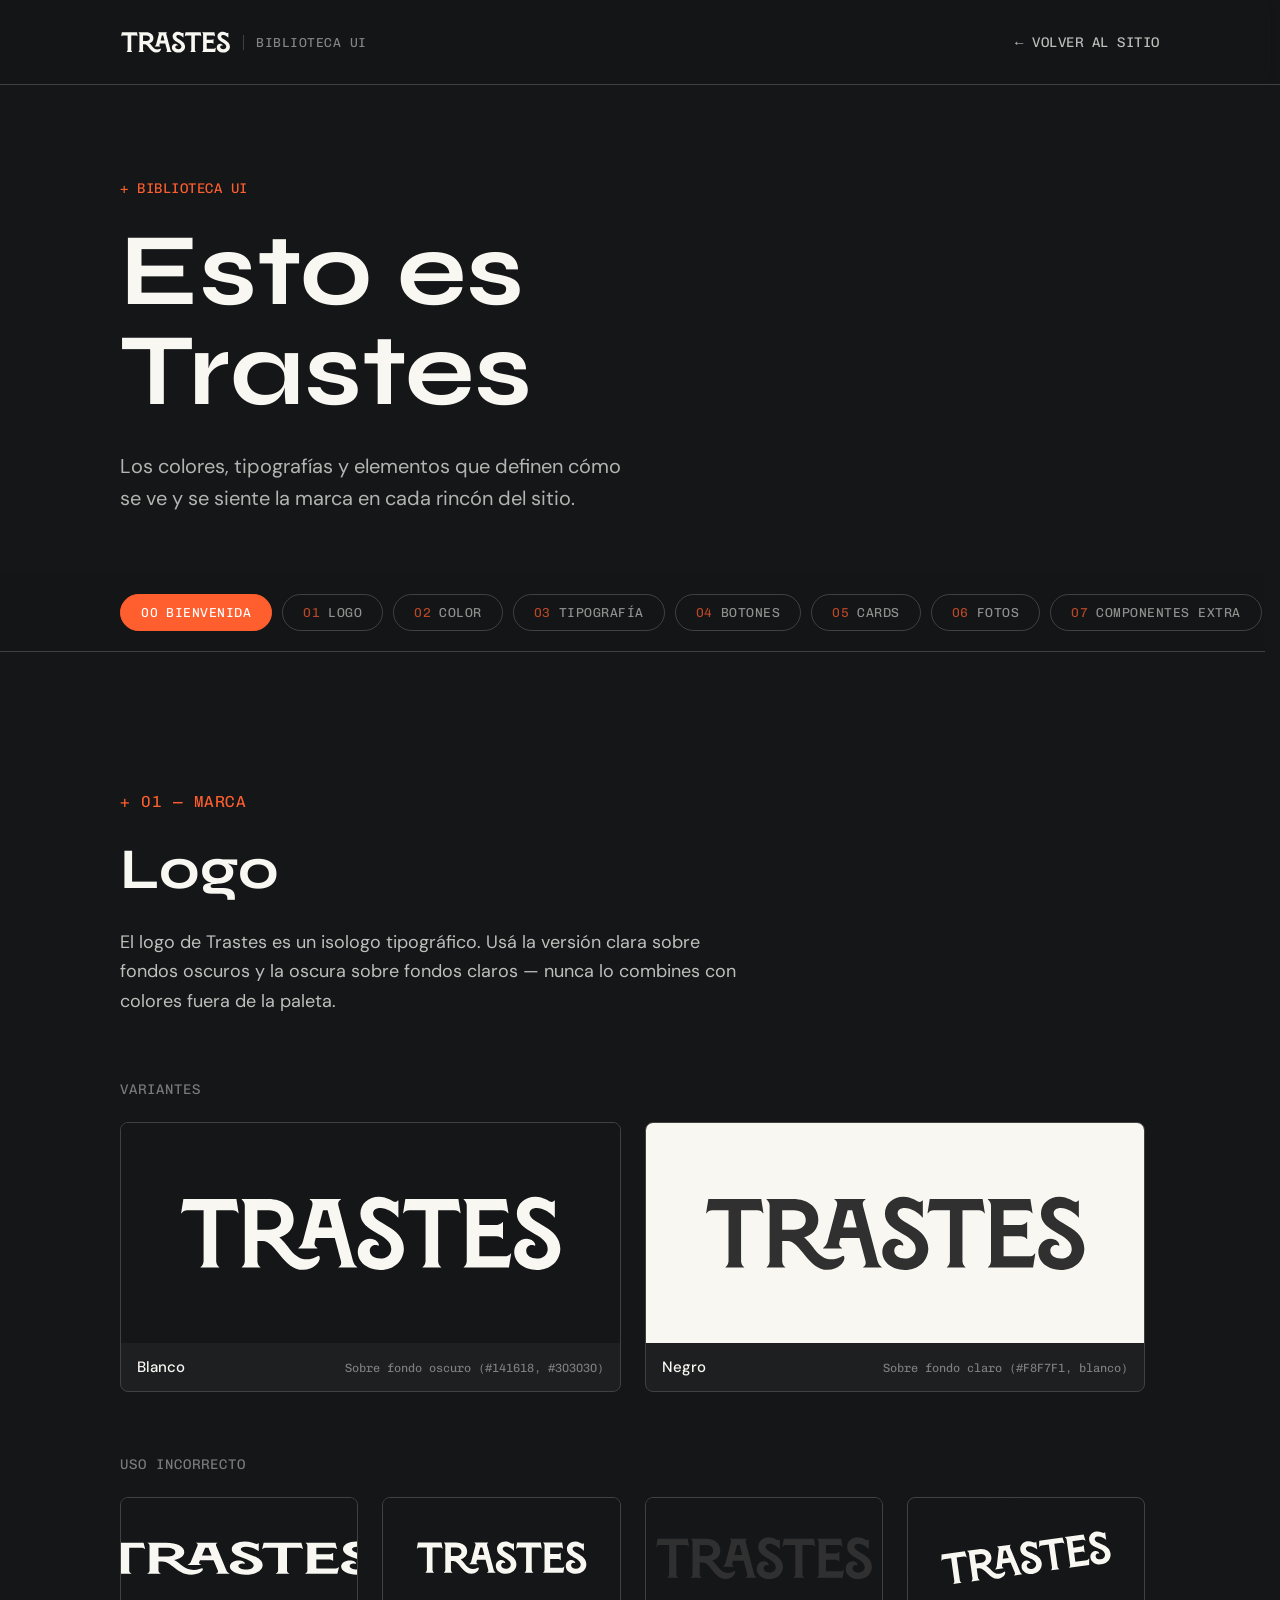
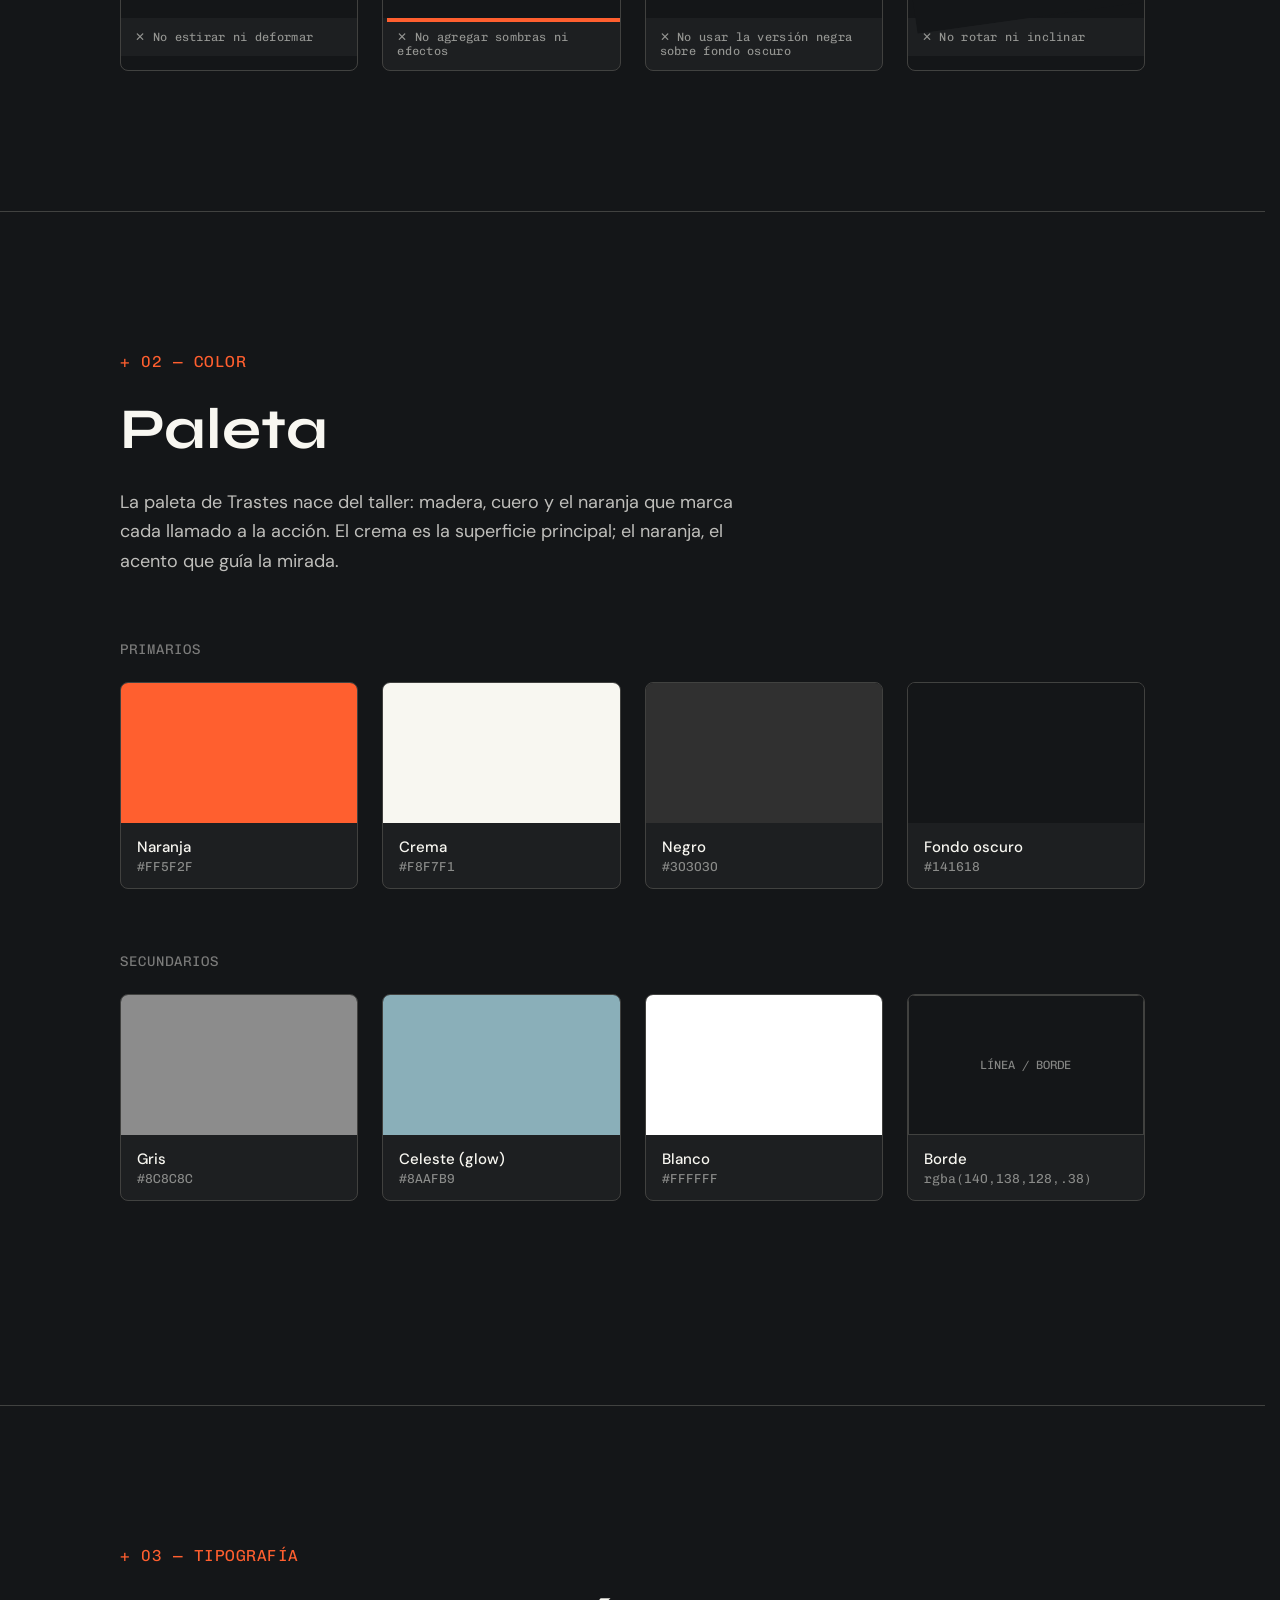
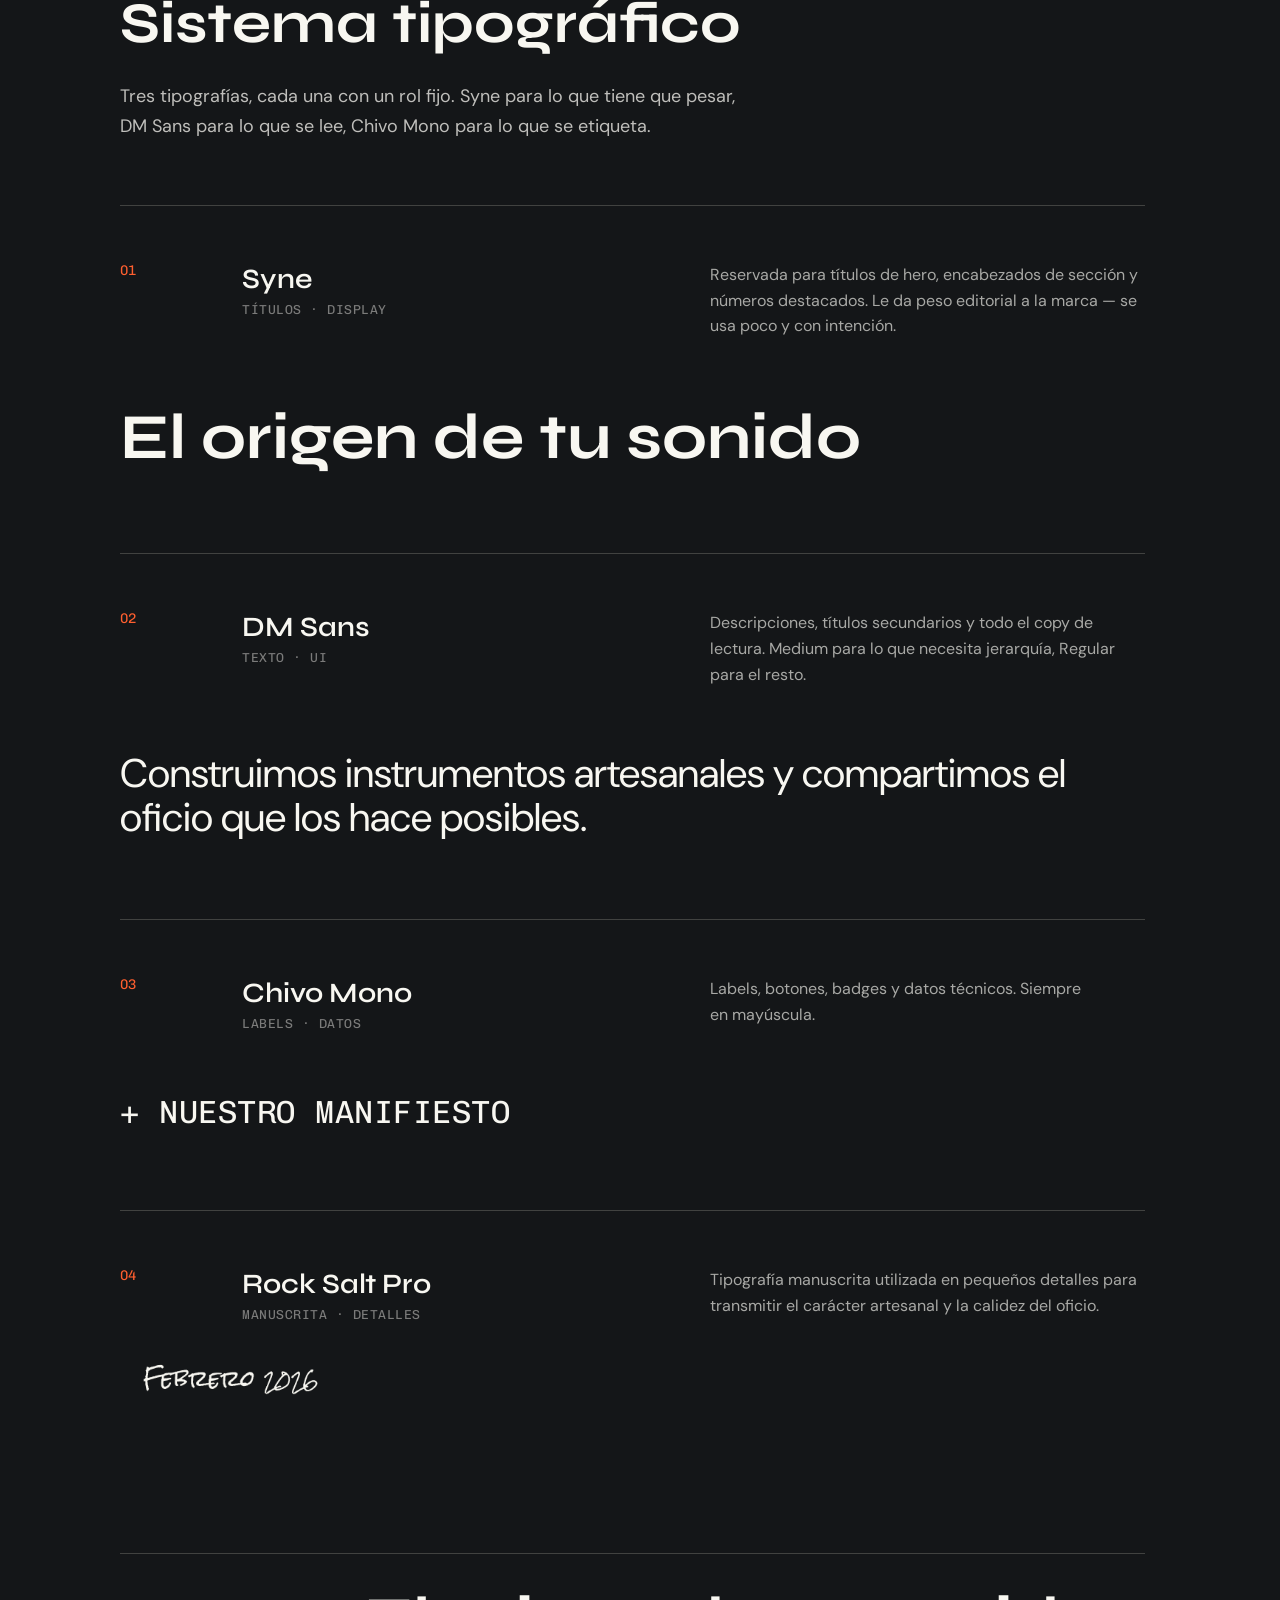
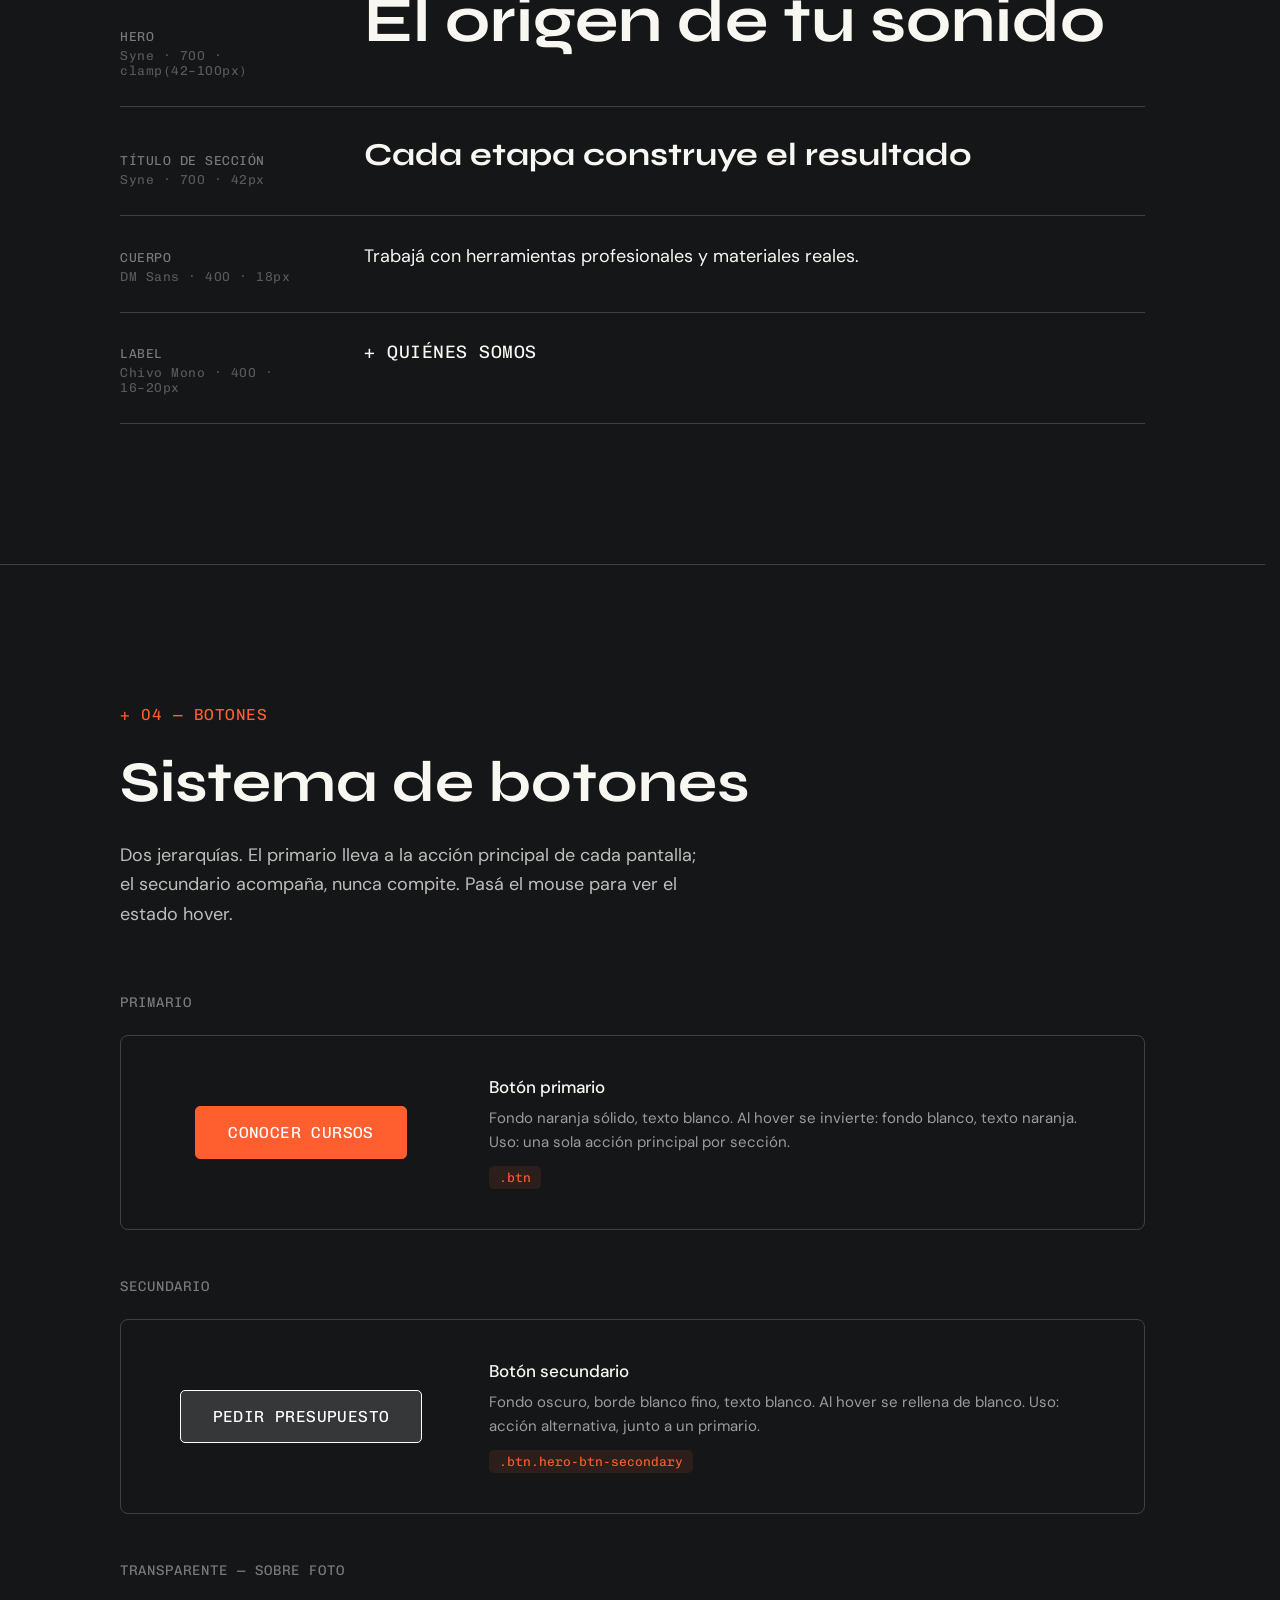
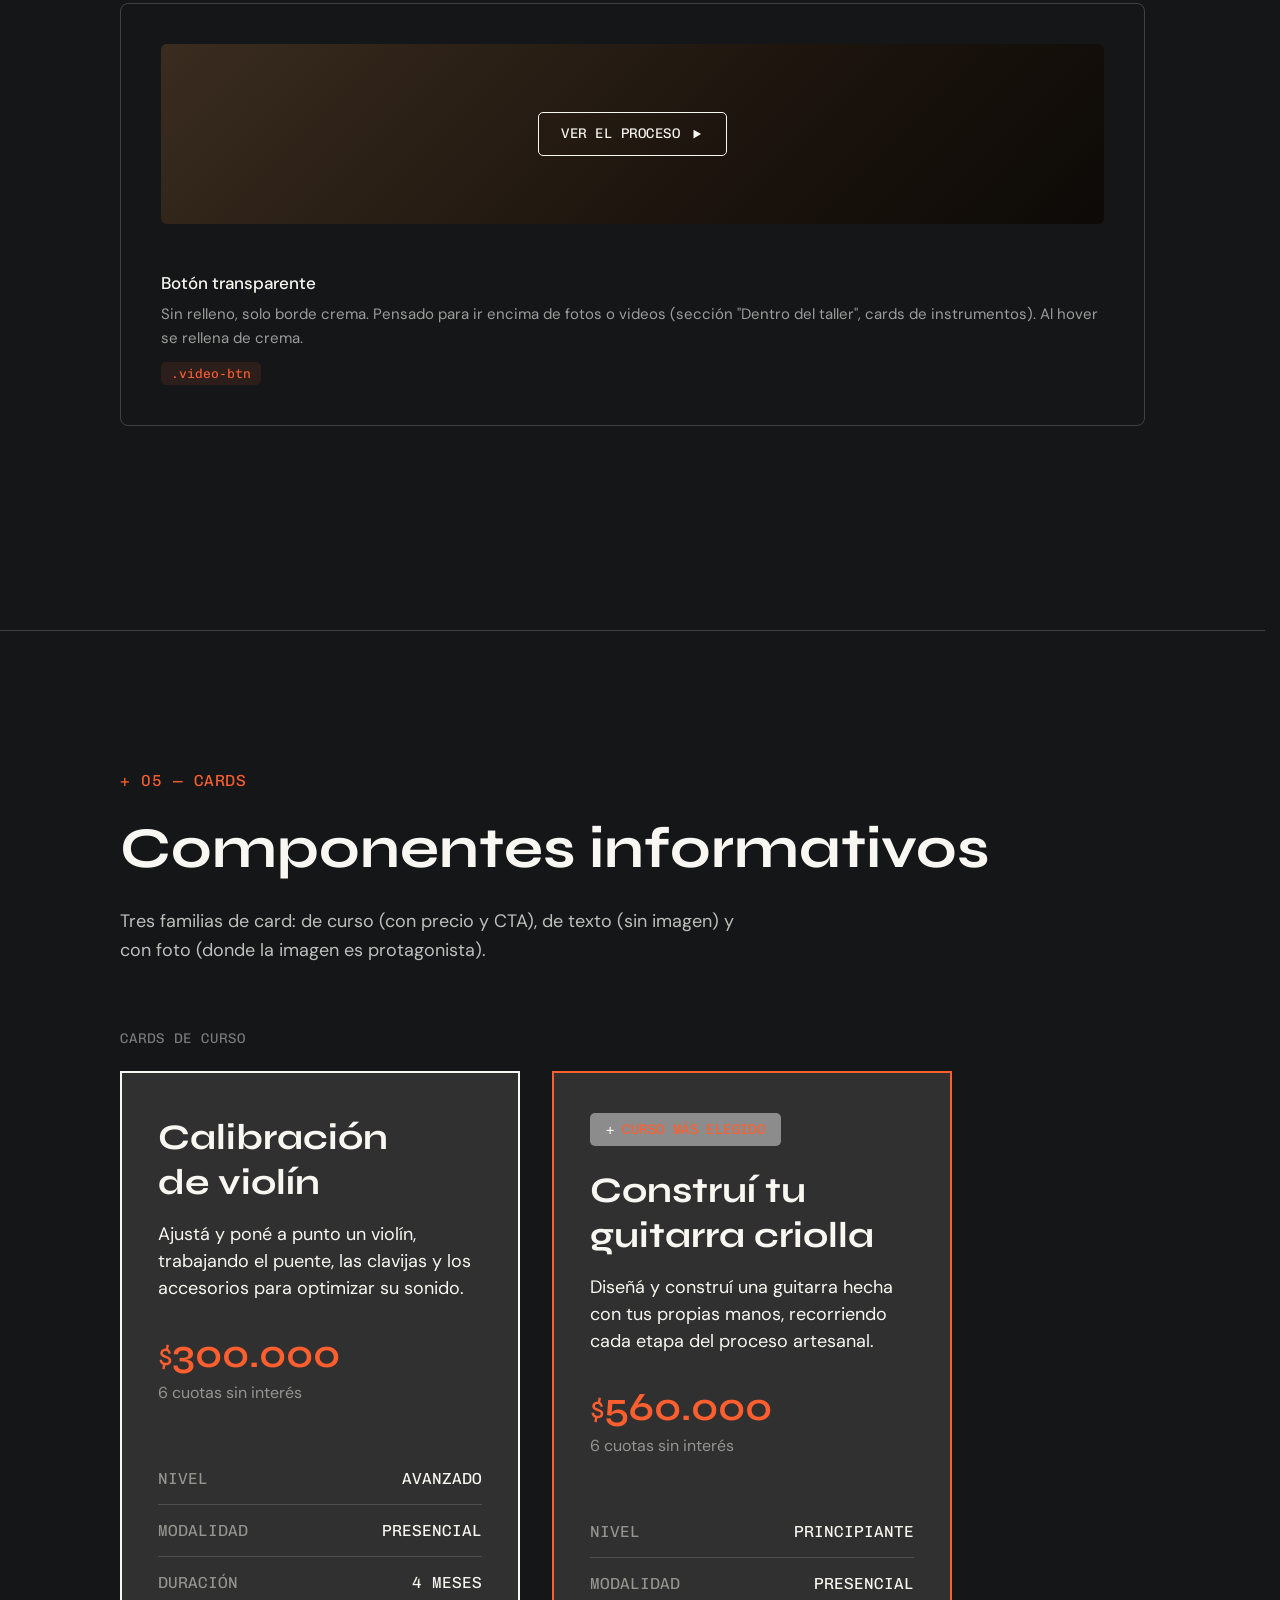
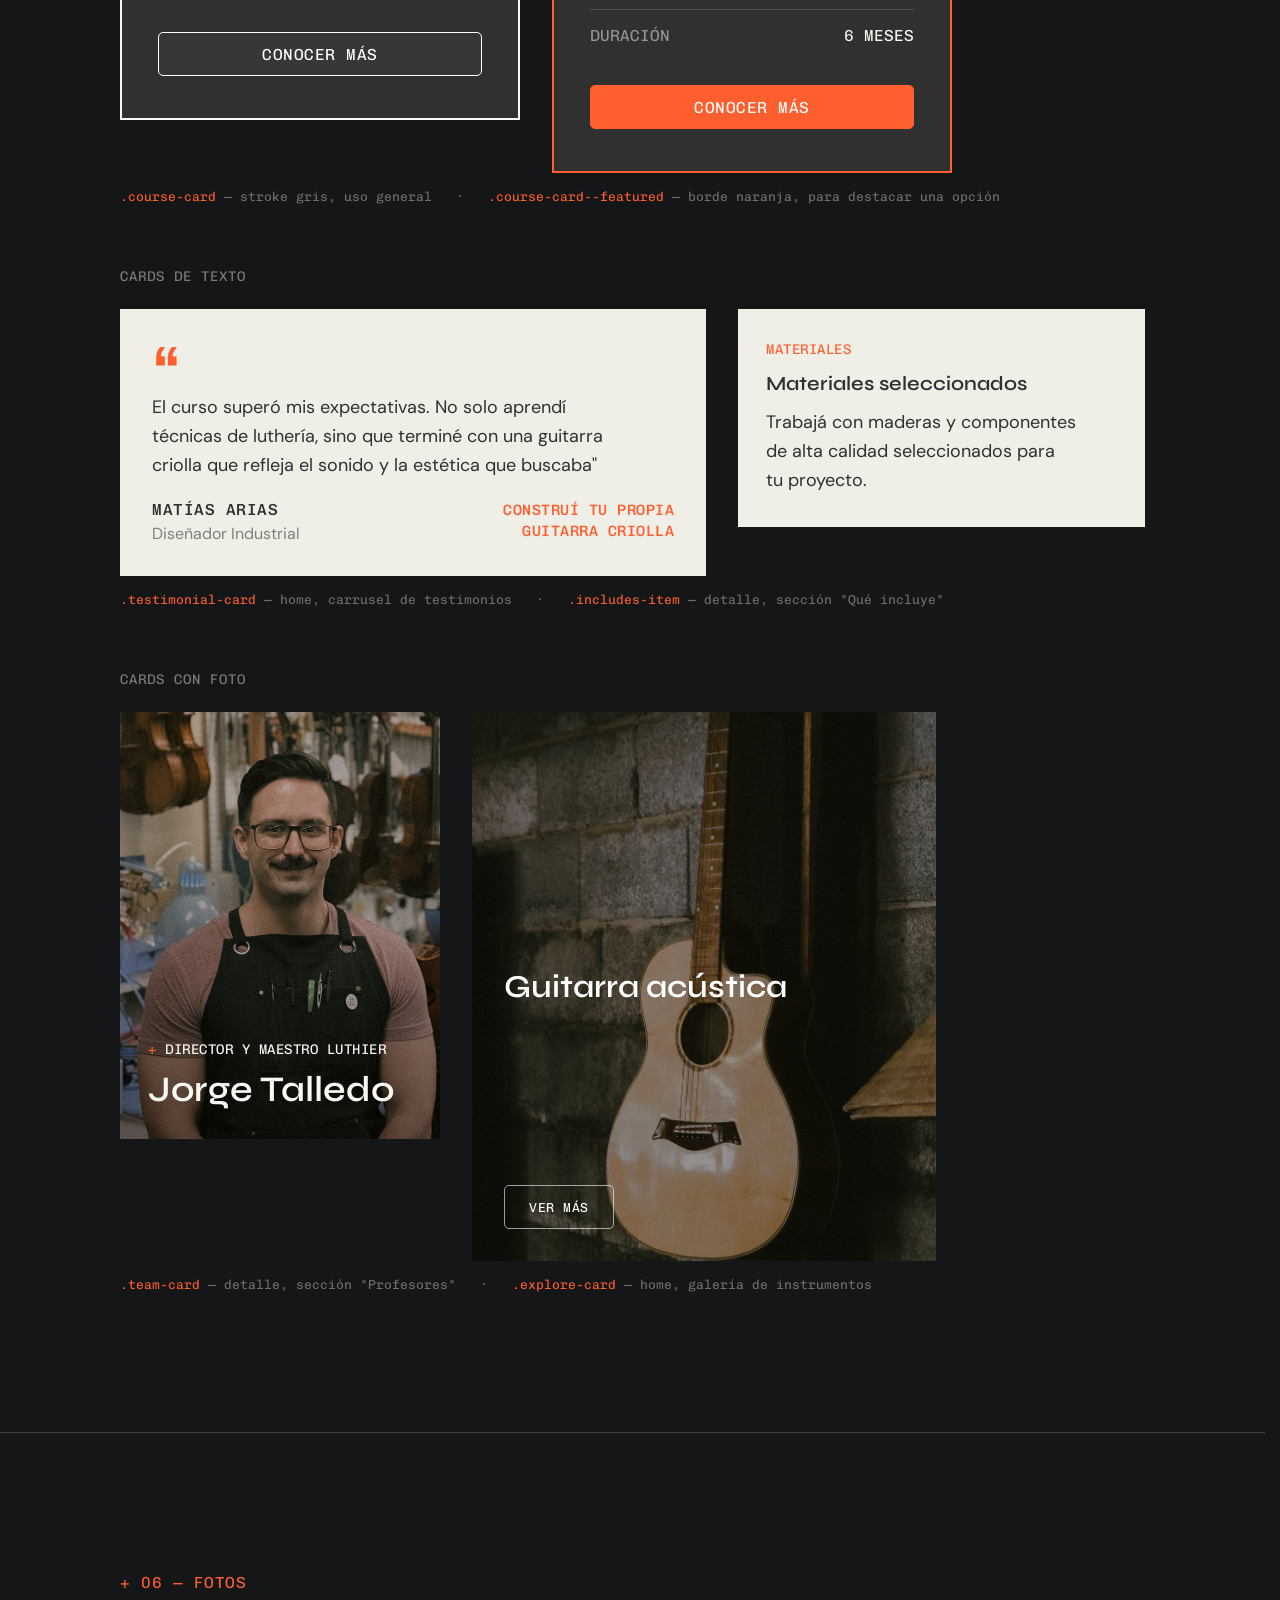
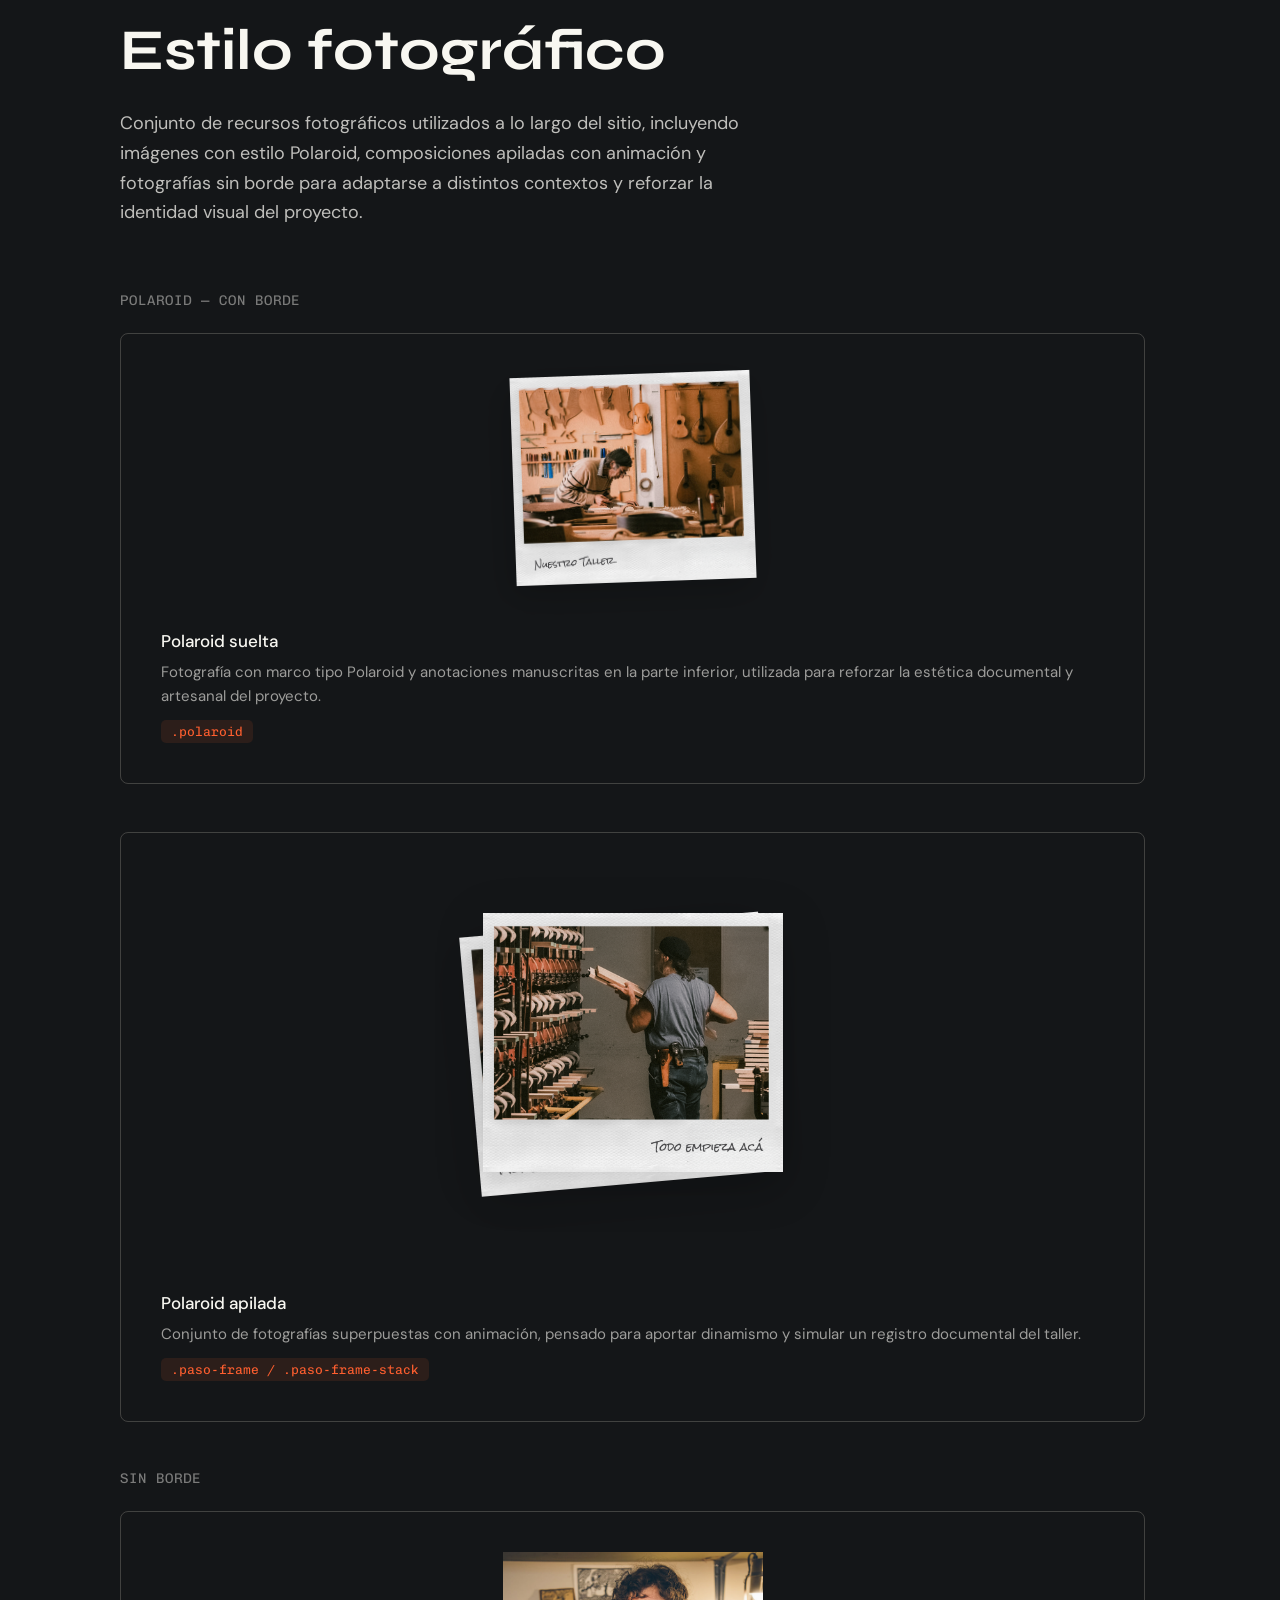
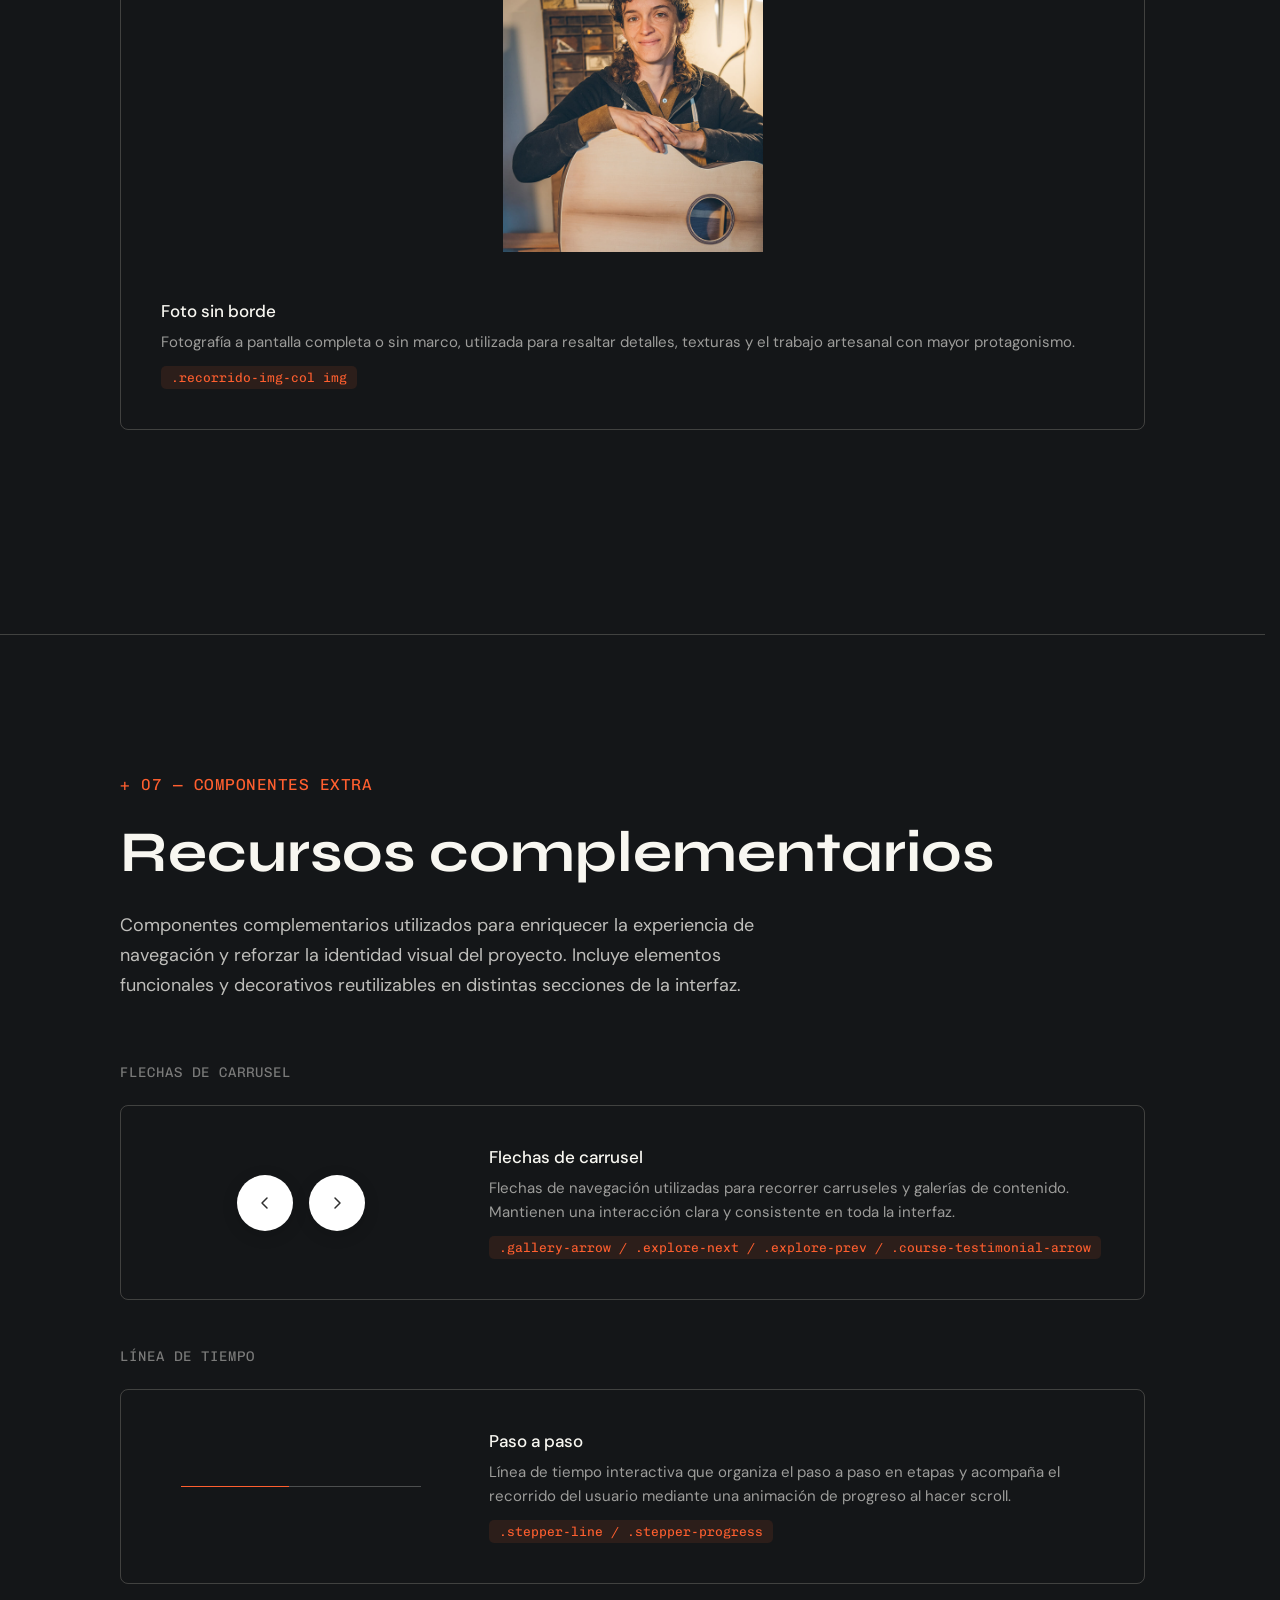
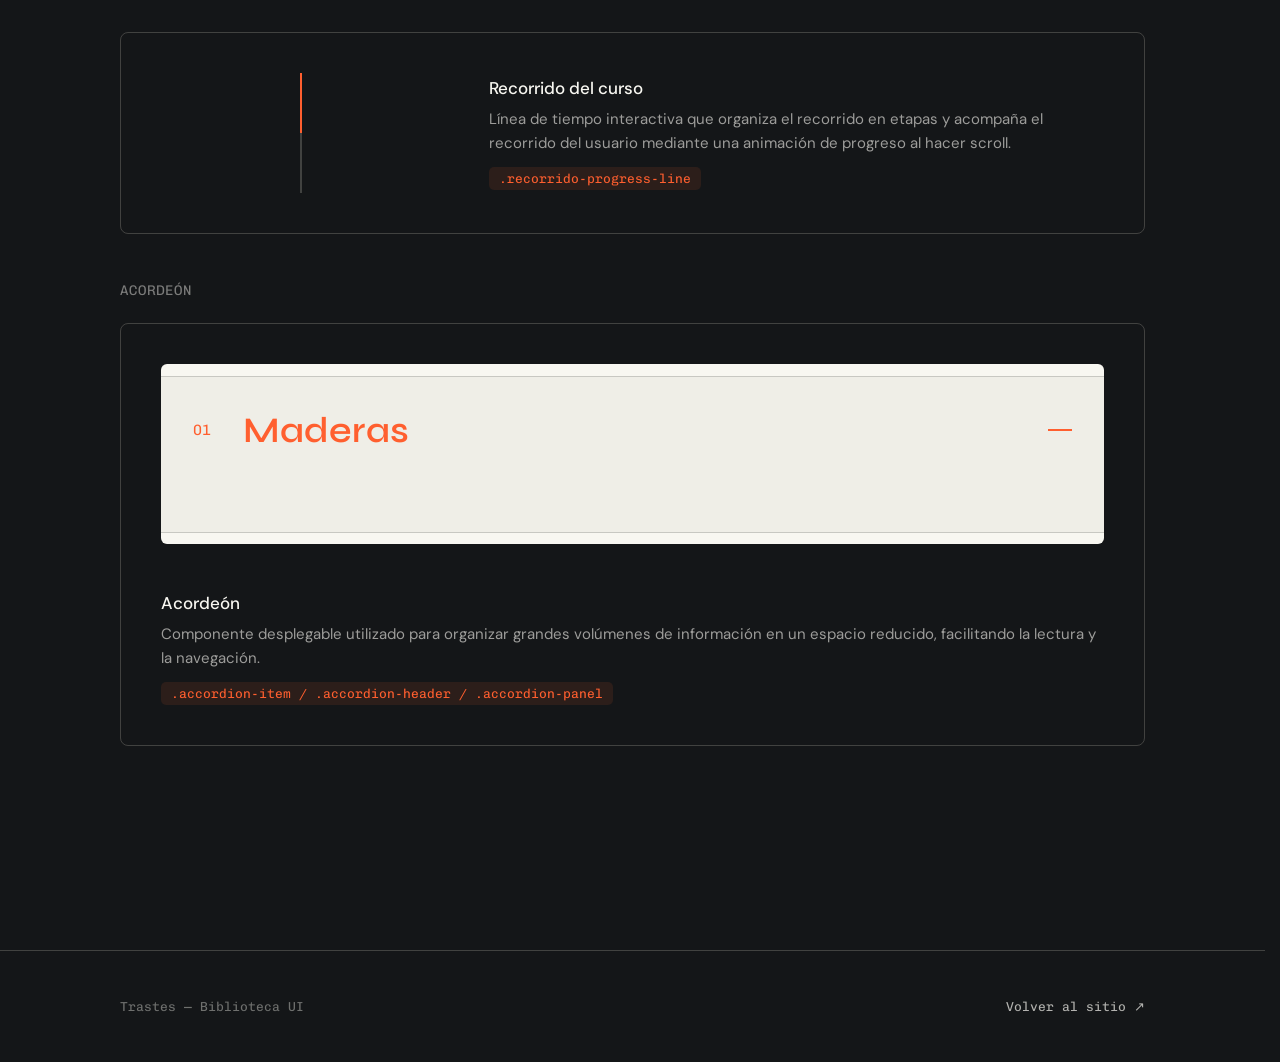
==== commit 8dcc8efa: "Add Rock Salt Pro typography to biblioteca UI Co-Authored-By: Claude Haiku 4.5 <noreply@anthropic.co" ====
--- a/biblioteca-ui.html
+++ b/biblioteca-ui.html
@@ -218,6 +218,18 @@
           <p class="lib-type-desc">Labels, botones, badges y datos técnicos. Siempre en mayúscula.</p>
         </div>
         <p class="lib-type-sample lib-type-sample--mono">+ Nuestro manifiesto</p>
+      </div>
+
+      <div class="lib-type-block">
+        <div class="lib-type-head">
+          <p class="lib-type-num">04</p>
+          <div>
+            <p class="lib-type-name">Rock Salt Pro</p>
+            <p class="lib-type-role">MANUSCRITA · DETALLES</p>
+          </div>
+          <p class="lib-type-desc">Tipografía manuscrita utilizada en pequeños detalles para transmitir el carácter artesanal y la calidez del oficio.</p>
+        </div>
+        <img src="assets/img/Fechas_Testimonio_Febrero.png" alt="Ejemplo de Rock Salt Pro en fotos de fecha" style="max-width: 200px; height: auto; display: block;">
       </div>
 
       <div class="lib-type-scale">
--- a/css/style.css
+++ b/css/style.css
@@ -501,6 +501,25 @@
   clip-path: inset(0 0 0 100%);
 }
 
+/* Testimonials Lines */
+
+.testimonials-line {
+  position: absolute;
+  left: 50%;
+  width: 100vw;
+  height: 1px;
+  background-color: rgba(140, 138, 128, 0.38);
+  transform: translateX(-50%);
+}
+
+.testimonials-line--top {
+  top: 0;
+}
+
+.testimonials-line--bottom {
+  bottom: 0;
+}
+
 .manifesto-label {
   max-width: var(--content-max);
   margin: 0 auto 32px;
@@ -639,8 +658,13 @@
 }
 
 .stats-line--top {
-  margin: 30px calc(-1 * var(--side-margin)) 40px;
-  clip-path: inset(0 100% 0 0);
+  position: absolute;
+  left: 50%;
+  width: 100vw;
+  transform: translateX(-50%);
+  top: 30px;
+  clip-path: inset(0 0 0 0);
+  display: none;
 }
 
 .stats-line--bottom {
@@ -2267,7 +2291,7 @@
   background-image:
     radial-gradient(ellipse 70% 55% at 15% 100%, rgba(255, 95, 47, 0.7) 0%, rgba(255, 95, 47, 0.35) 40%, rgba(255, 95, 47, 0.1) 70%, rgba(255, 95, 47, 0) 100%),
     radial-gradient(ellipse 70% 55% at 85% 100%, rgba(138, 175, 185, 0.7) 0%, rgba(138, 175, 185, 0.35) 40%, rgba(138, 175, 185, 0.1) 70%, rgba(138, 175, 185, 0) 100%);
-  padding: 100px var(--side-margin) 170px;
+  padding: 200px var(--side-margin) 170px;
   text-align: center;
 }
 
@@ -2291,6 +2315,18 @@
 
 .cta-text strong {
   font-weight: 600;
+}
+
+.cta-label {
+  font-family: var(--font-mono);
+  font-weight: 500;
+  font-size: 20px;
+  color: var(--black);
+  margin-bottom: 24px;
+}
+
+.cta-label .slash {
+  color: var(--orange);
 }
 
 .cta .btn {
@@ -3286,6 +3322,10 @@
     font-size: 16px;
   }
 
+  .cta-label {
+    font-size: 15px;
+  }
+
   .cta .btn {
     width: auto;
     max-width: 100%;
@@ -3309,10 +3349,14 @@
 
 .why-custom-row {
   display: grid;
-  grid-template-columns: 32px 496px 1fr 496px 32px;
+  grid-template-columns: 32px 500px 1fr 500px 32px;
   border-top: 1px solid rgba(140, 138, 128, 0.38);
-  min-height: 720px;
+  min-height: 550px;
   align-items: center;
+}
+
+.why-custom-row:first-child {
+  min-height: 200px;
 }
 
 .why-custom-row:last-child {
@@ -3326,7 +3370,8 @@
   position: relative;
 }
 
-.why-custom-col:not(:last-child) {
+.why-custom-col--center {
+  border-left: 1px solid rgba(140, 138, 128, 0.38);
   border-right: 1px solid rgba(140, 138, 128, 0.38);
 }
 
@@ -3357,10 +3402,9 @@
   white-space: nowrap;
 }
 
-.why-custom-section-tag .slash,
-.why-custom-label .slash {
-  color: var(--orange);
-}
+.why-custom-label { color: var(--black); }
+.why-custom-label .slash { color: #FF5F2F; }
+.why-custom-section-tag .slash { color: #FF5F2F; }
 
 .why-custom-label {
   font-family: var(--font-mono);
@@ -3381,7 +3425,7 @@
 }
 
 .why-custom-img-wrap {
-  width: 496px;
+  width: 499px;
   height: 553px;
   position: relative;
   overflow: hidden;
@@ -3400,11 +3444,11 @@
 
 @media (max-width: 1400px) {
   .why-custom-row {
-    grid-template-columns: 24px 400px 1fr 400px 24px;
+    grid-template-columns: 20px 340px 1fr 340px 20px;
   }
   .why-custom-img-wrap {
-    width: 400px;
-    height: 446px;
+    width: 340px;
+    height: 378px;
   }
 }
 
@@ -3427,7 +3471,7 @@
     flex-direction: column;
     min-height: auto;
     padding: 60px 28px;
-    border-top: 1px solid rgba(140, 138, 128, 0.38);
+    border-top: none;
   }
   .why-custom-col {
     border-right: none !important;
@@ -3446,6 +3490,8 @@
   }
   .why-custom-col--center {
     order: 1;
+    border-left: none;
+    border-right: none;
   }
   .why-custom-text-wrap {
     max-width: 100%;
--- a/css/detail.css
+++ b/css/detail.css
@@ -698,6 +698,7 @@
 /* ---- Sección: Equipo docente ---- */
 
 .detail-team {
+  position: relative;
   background-color: var(--cream);
   padding: 90px var(--side-margin) 170px;
 }
@@ -749,6 +750,23 @@
   gap: 24px;
   max-width: var(--content-max);
   margin: 0 auto;
+}
+
+.detail-team-line {
+  position: absolute;
+  left: 50%;
+  width: 100vw;
+  height: 1px;
+  background-color: rgba(140, 138, 128, 0.38);
+  transform: translateX(-50%);
+}
+
+.detail-team-line--top {
+  top: 316px;
+}
+
+.detail-team-line--bottom {
+  bottom: 150;
 }
 
 .team-card {
@@ -874,7 +892,7 @@
 
 .detail-faq {
   background-color: var(--cream);
-  padding: 170px var(--side-margin);
+  padding: 100px var(--side-margin);
   display: grid;
   grid-template-columns: 1fr 1fr;
   gap: 80px;
@@ -1009,7 +1027,10 @@
 
 .detail-cta-section {
   position: relative;
-  background-color: var(--course-bg);
+  background-color: var(--cream);
+  background-image:
+    radial-gradient(ellipse 70% 55% at 15% 100%, rgba(255, 95, 47, 0.7) 0%, rgba(255, 95, 47, 0.35) 40%, rgba(255, 95, 47, 0.1) 70%, rgba(255, 95, 47, 0) 100%),
+    radial-gradient(ellipse 70% 55% at 85% 100%, rgba(138, 175, 185, 0.7) 0%, rgba(138, 175, 185, 0.35) 40%, rgba(138, 175, 185, 0.1) 70%, rgba(138, 175, 185, 0) 100%);
   padding: 170px var(--side-margin);
   text-align: center;
   overflow: hidden;
@@ -1019,7 +1040,7 @@
   font-family: var(--font-mono);
   font-weight: 500;
   font-size: 20px;
-  color: #F8F7F1;
+  color: var(--black);
   letter-spacing: 0.5px;
   margin-bottom: 32px;
 }
@@ -1033,7 +1054,7 @@
   font-weight: 700;
   font-size: 64px;
   line-height: 1.2;
-  color: #F8F7F1;
+  color: var(--black);
   max-width: 952px;
   margin: 0 auto;
 }
@@ -1041,7 +1062,7 @@
 .detail-cta-desc {
   font-family: var(--font-text);
   font-size: 18px;
-  color: #F8F7F1;
+  color: var(--black);
   line-height: 1.65;
   max-width: 708px;
   margin: 24px auto 0;
@@ -1053,11 +1074,23 @@
   justify-content: center;
   gap: 16px;
   flex-wrap: wrap;
-  margin-top: 36px;
+  margin-top: 60px;
 }
 
 .detail-cta-btn {
   margin-top: 0;
+}
+
+.detail-cta-section .course-btn-secondary {
+  color: #ffffff;
+  background-color: #353738;
+  border: 1px solid var(--cream);
+}
+
+.detail-cta-section .course-btn-secondary:hover {
+  background-color: #ffffff;
+  color: var(--black);
+  border-color: #ffffff;
 }
 
 /* ---- Responsive ---- */
@@ -1395,6 +1428,12 @@
   .faq-question { font-size: 17px; }
   .faq-panel-inner p { font-size: 16px; }
 
-  .detail-cta-section { padding: 64px 24px; }
+  .detail-cta-section {
+    min-height: 100vh;
+    padding: 90px 24px 100px;
+    display: flex;
+    flex-direction: column;
+    justify-content: center;
+  }
   .detail-cta-title { font-size: 26px; }
 }
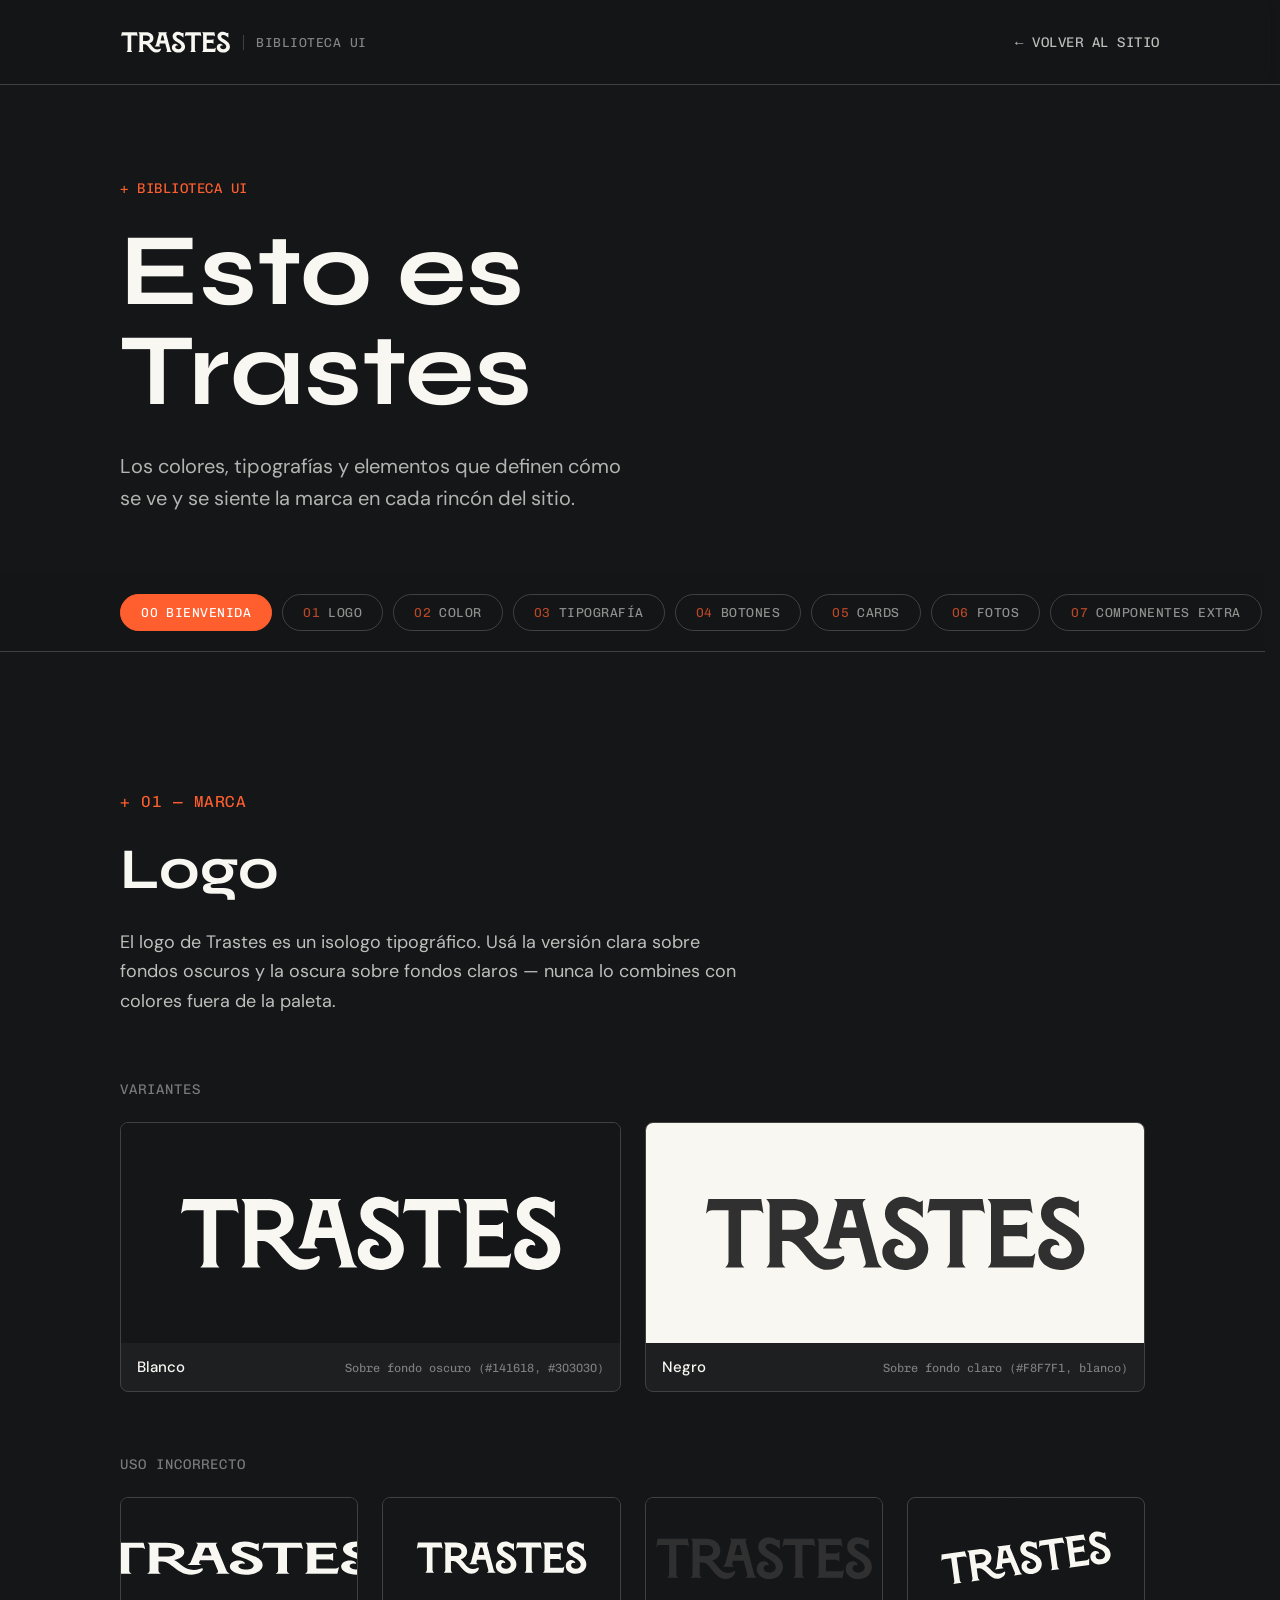
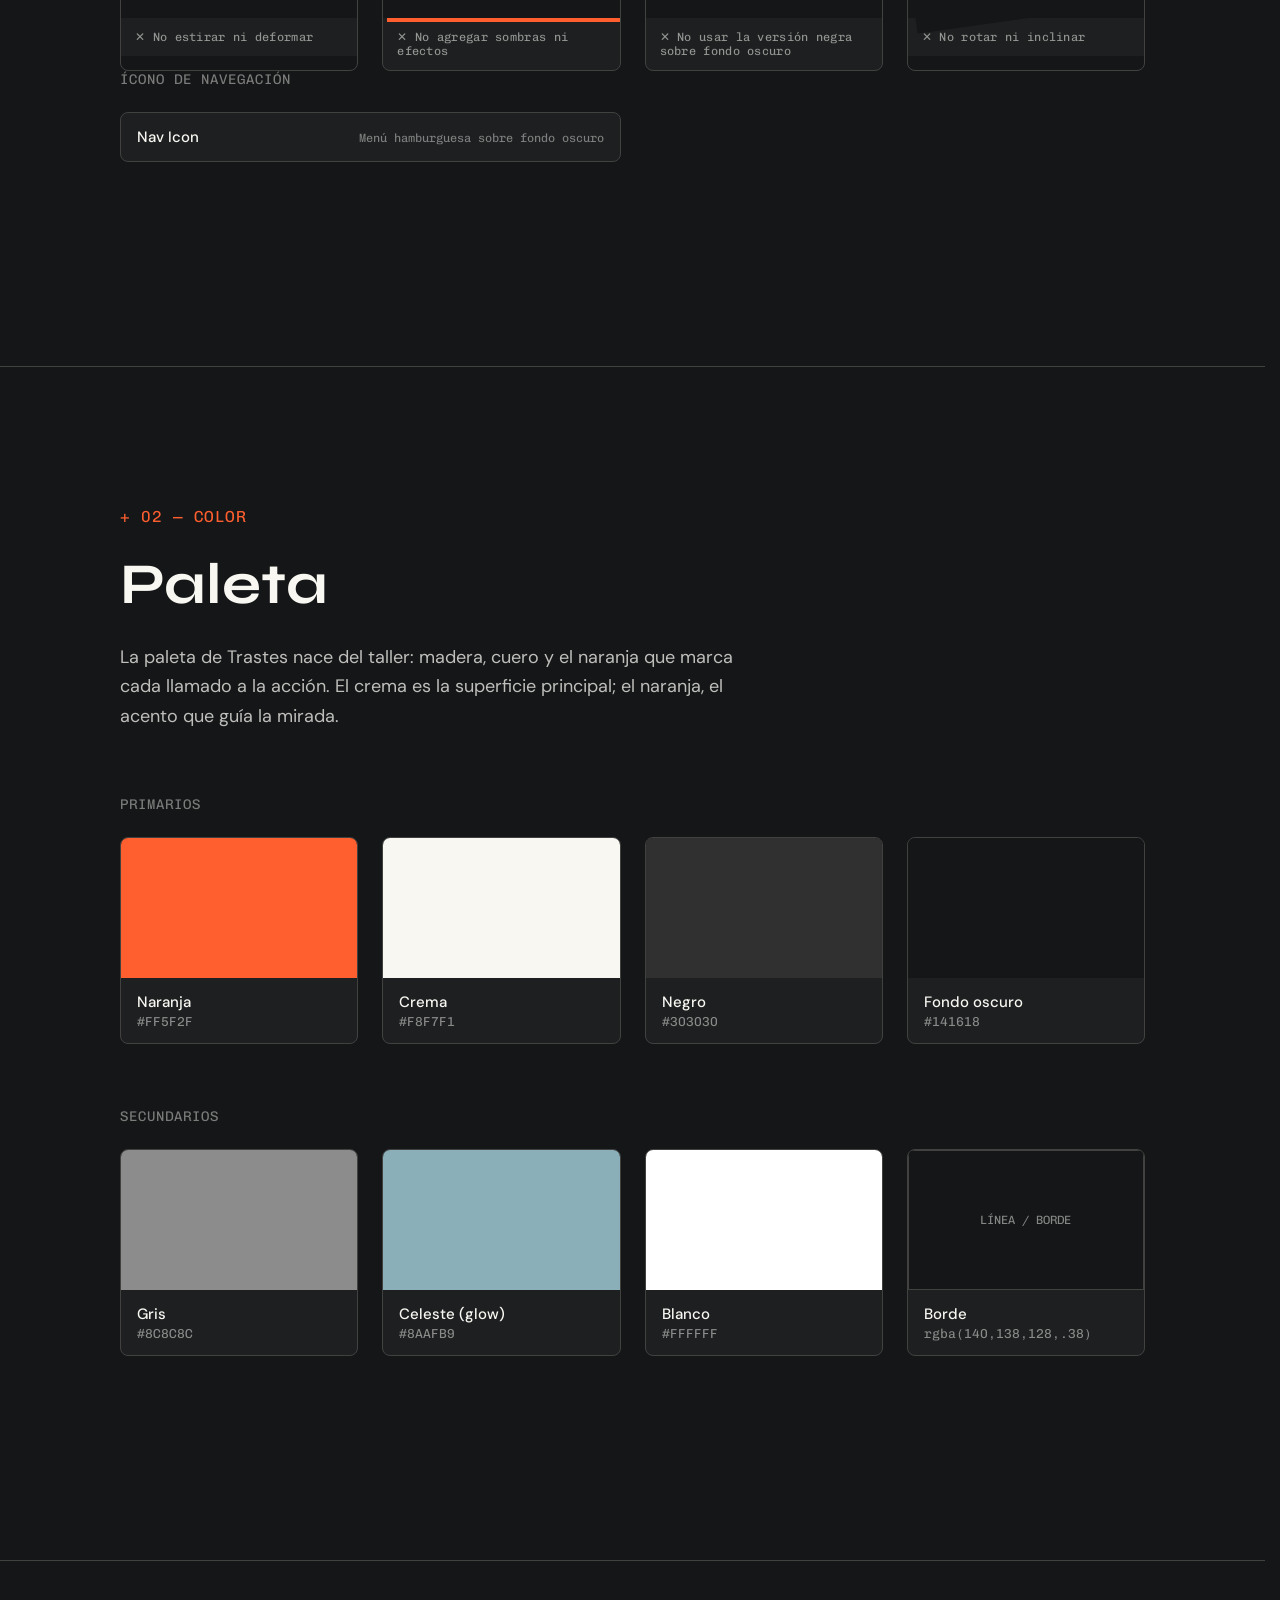
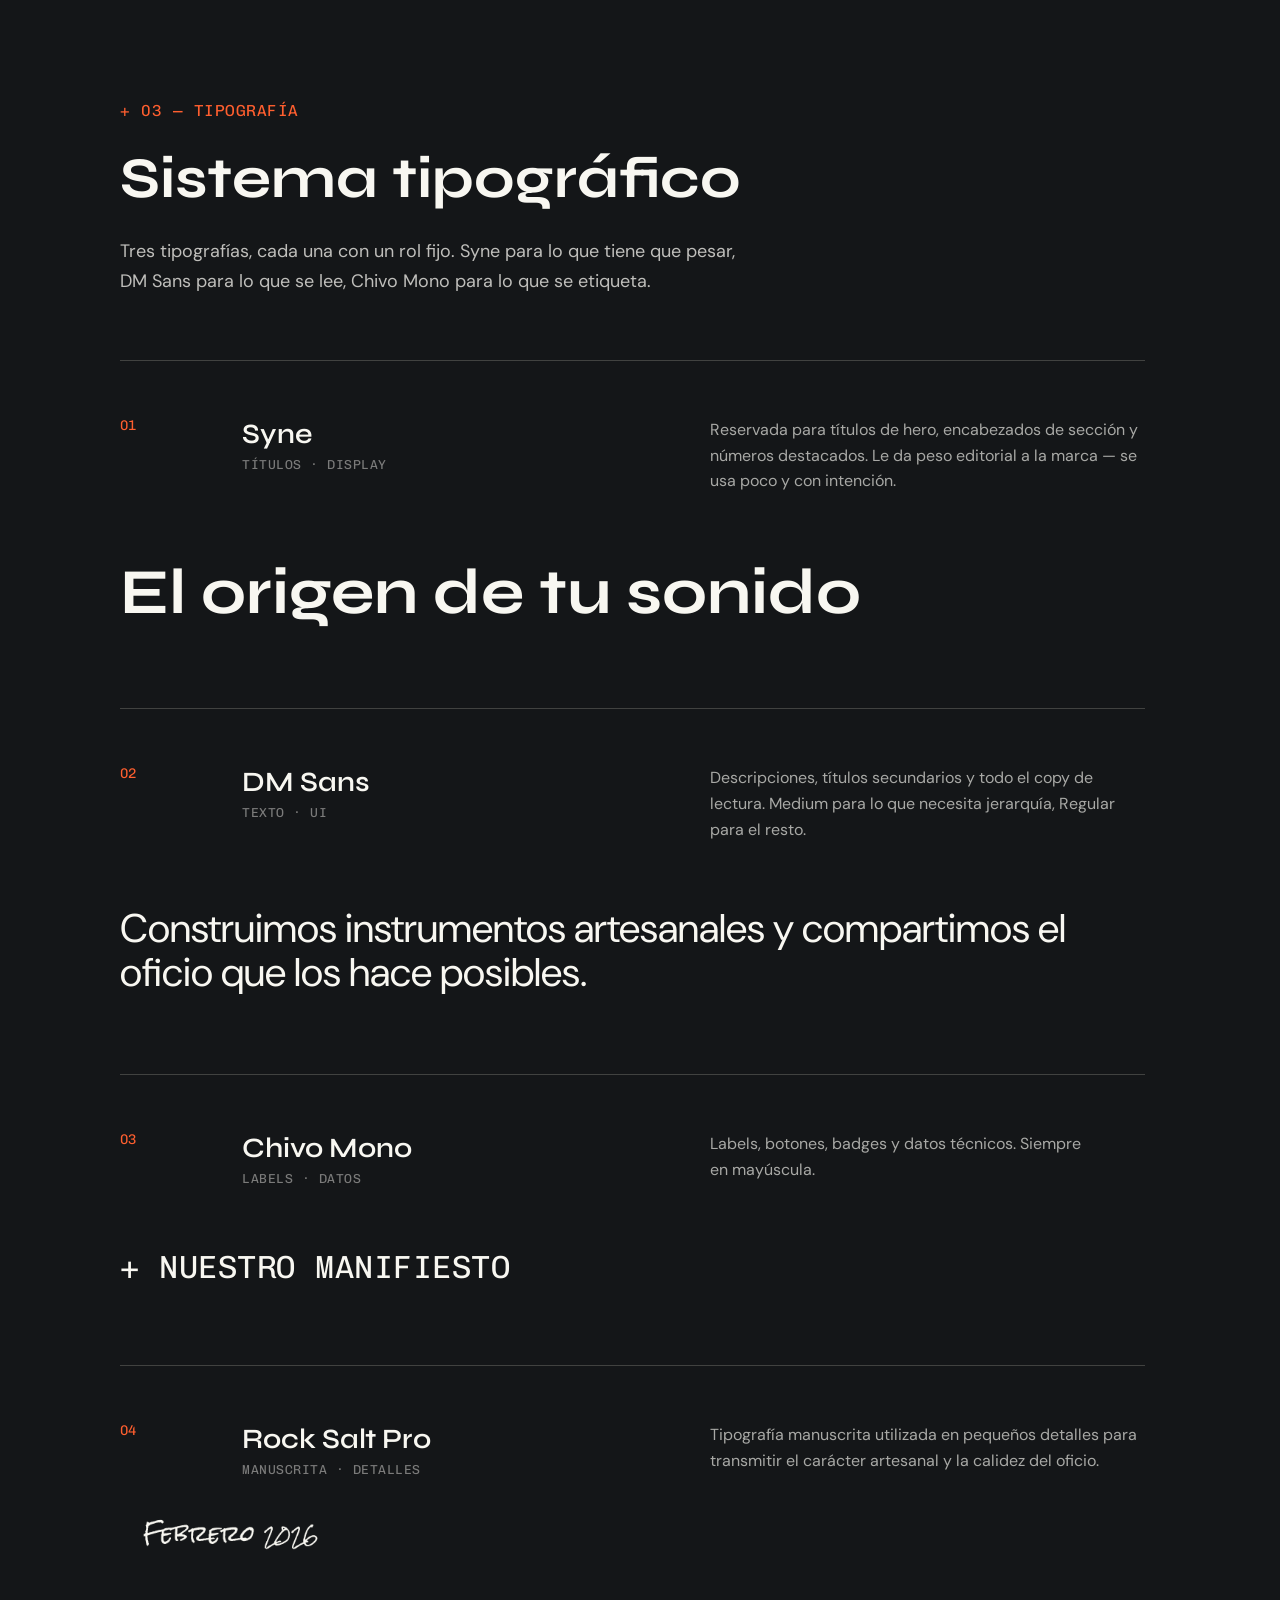
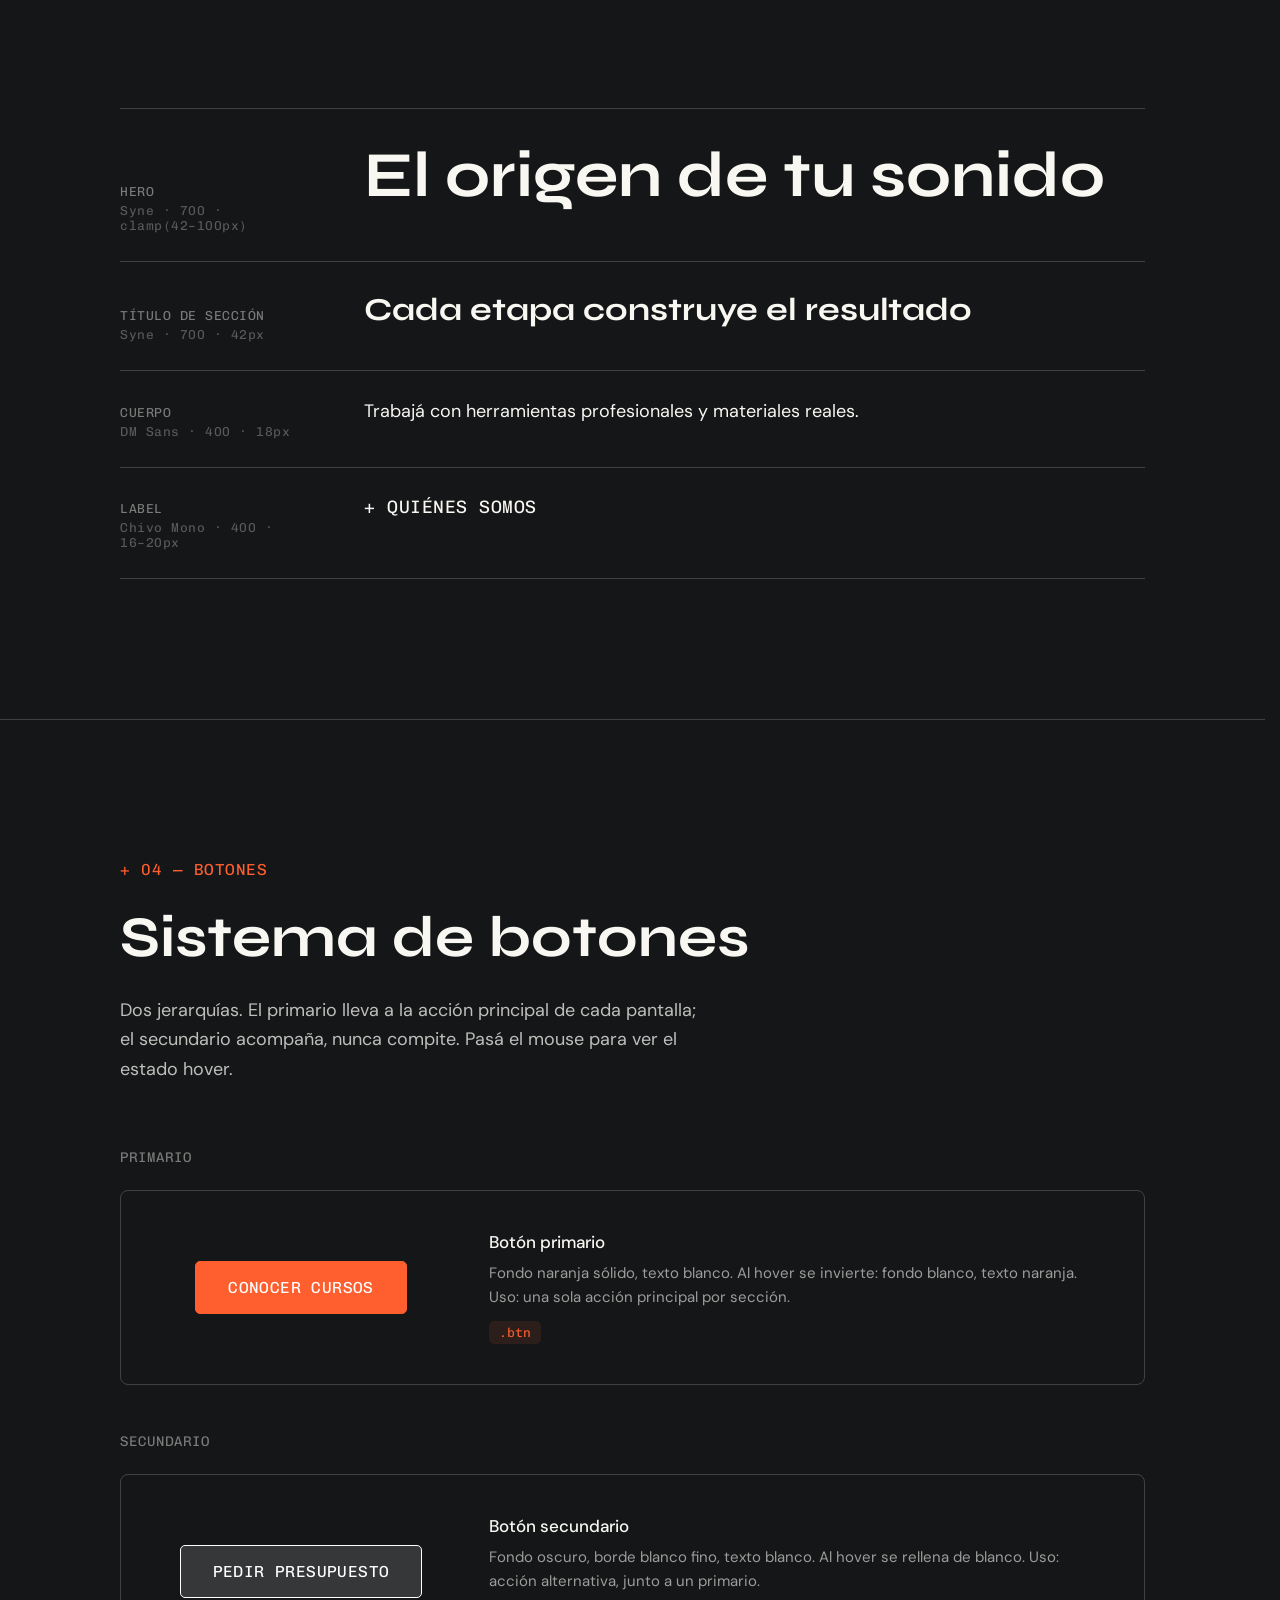
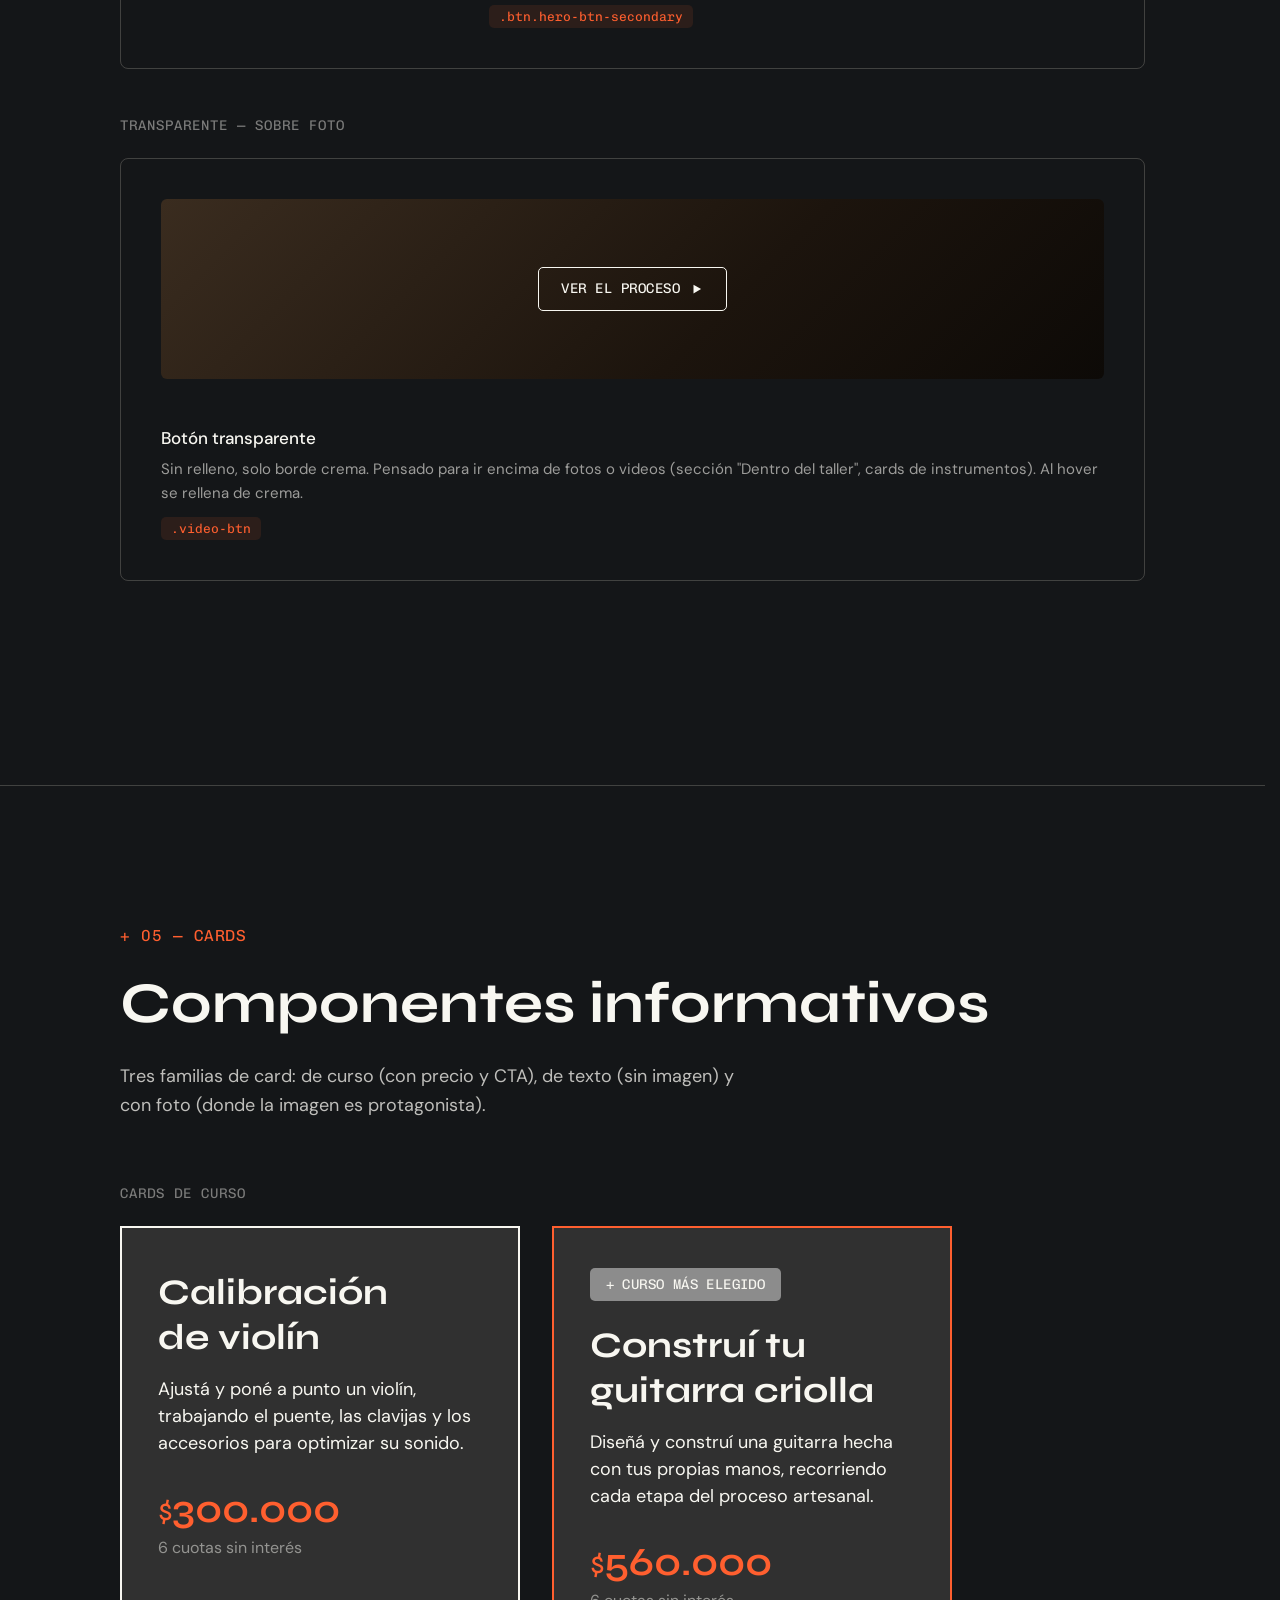
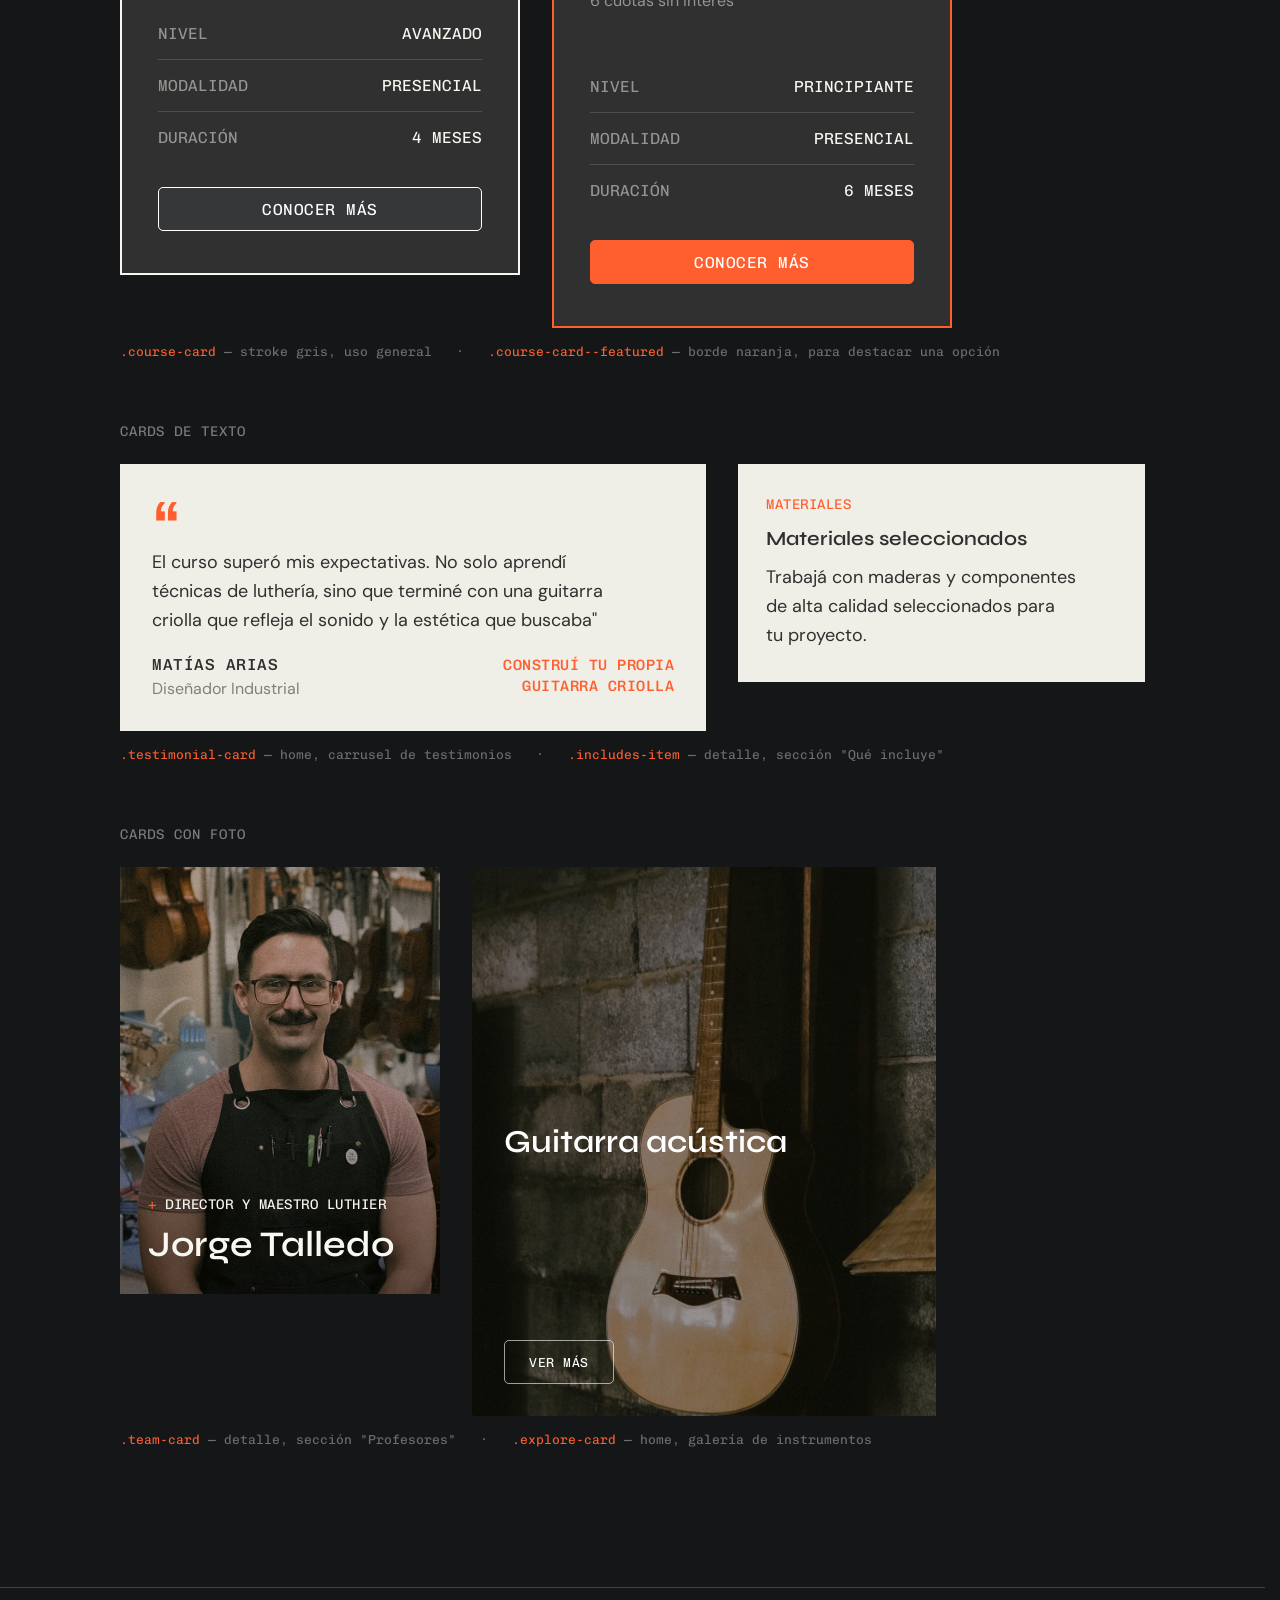
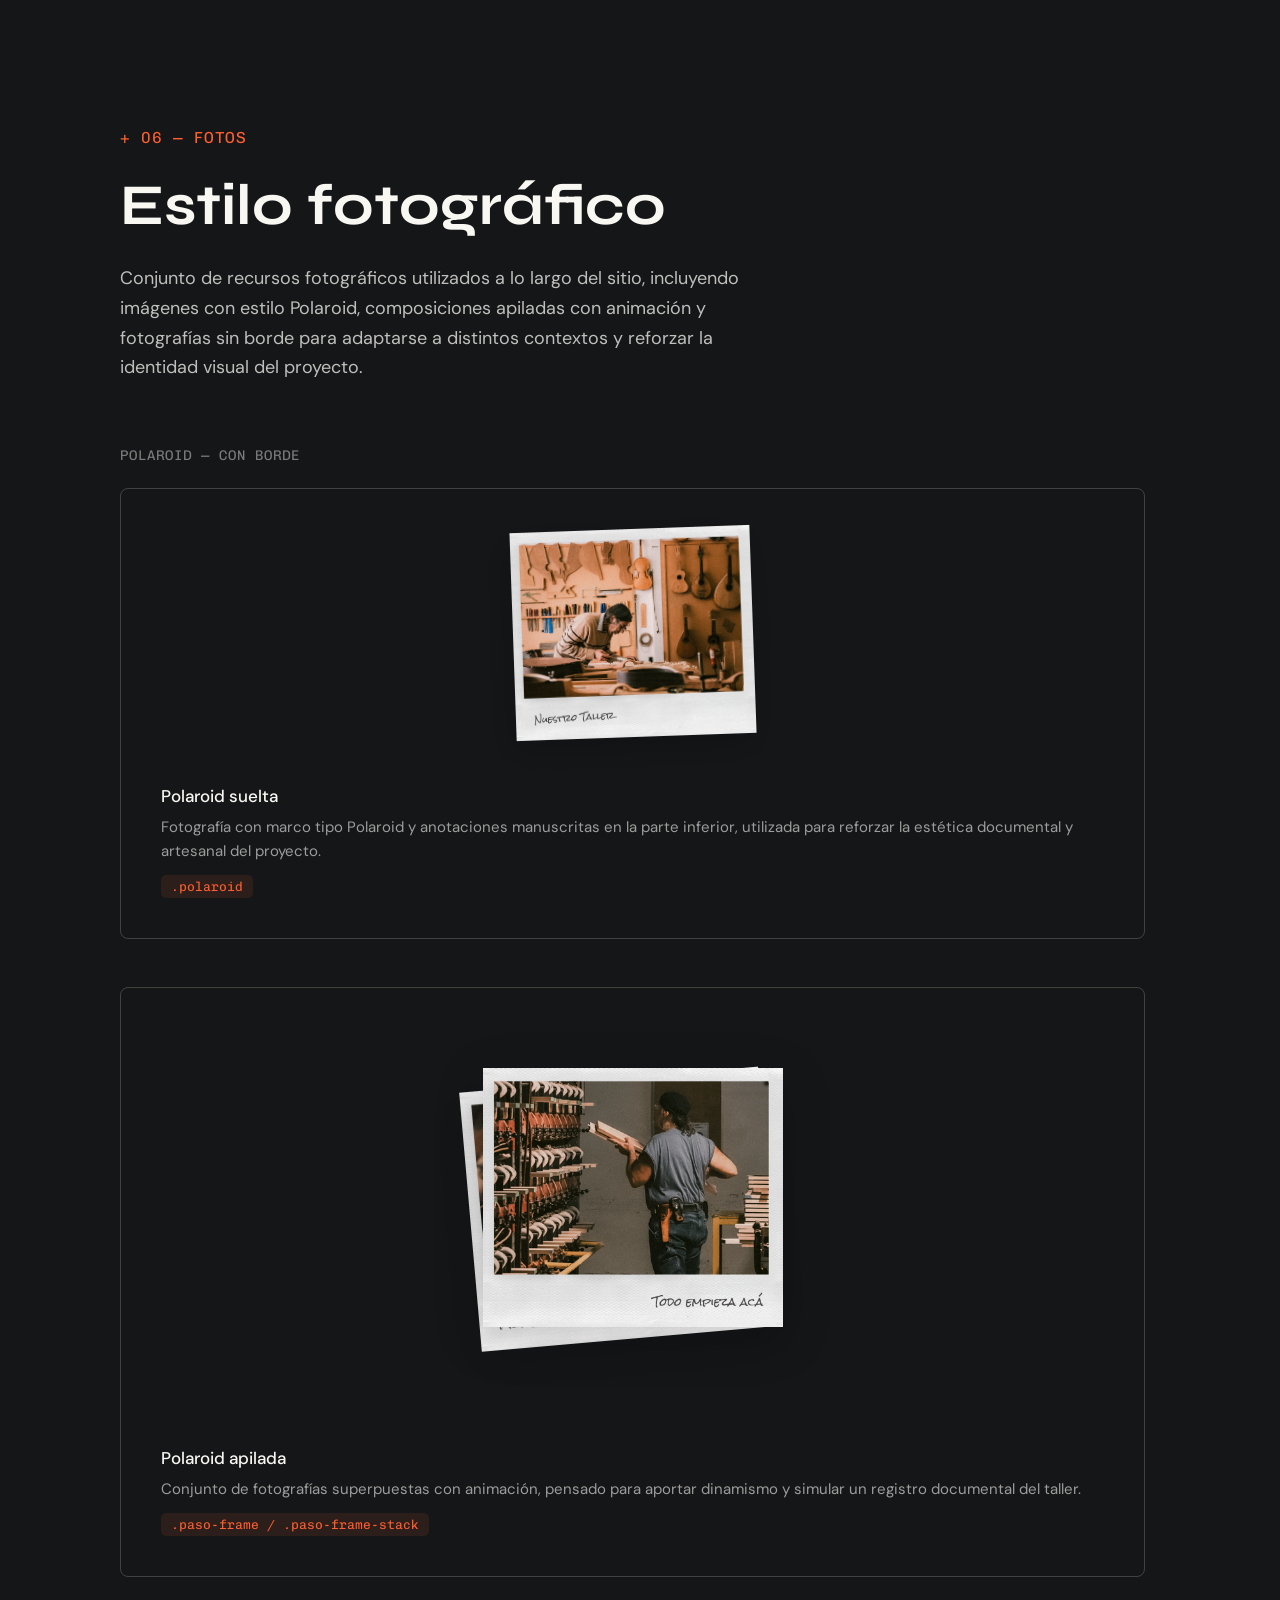
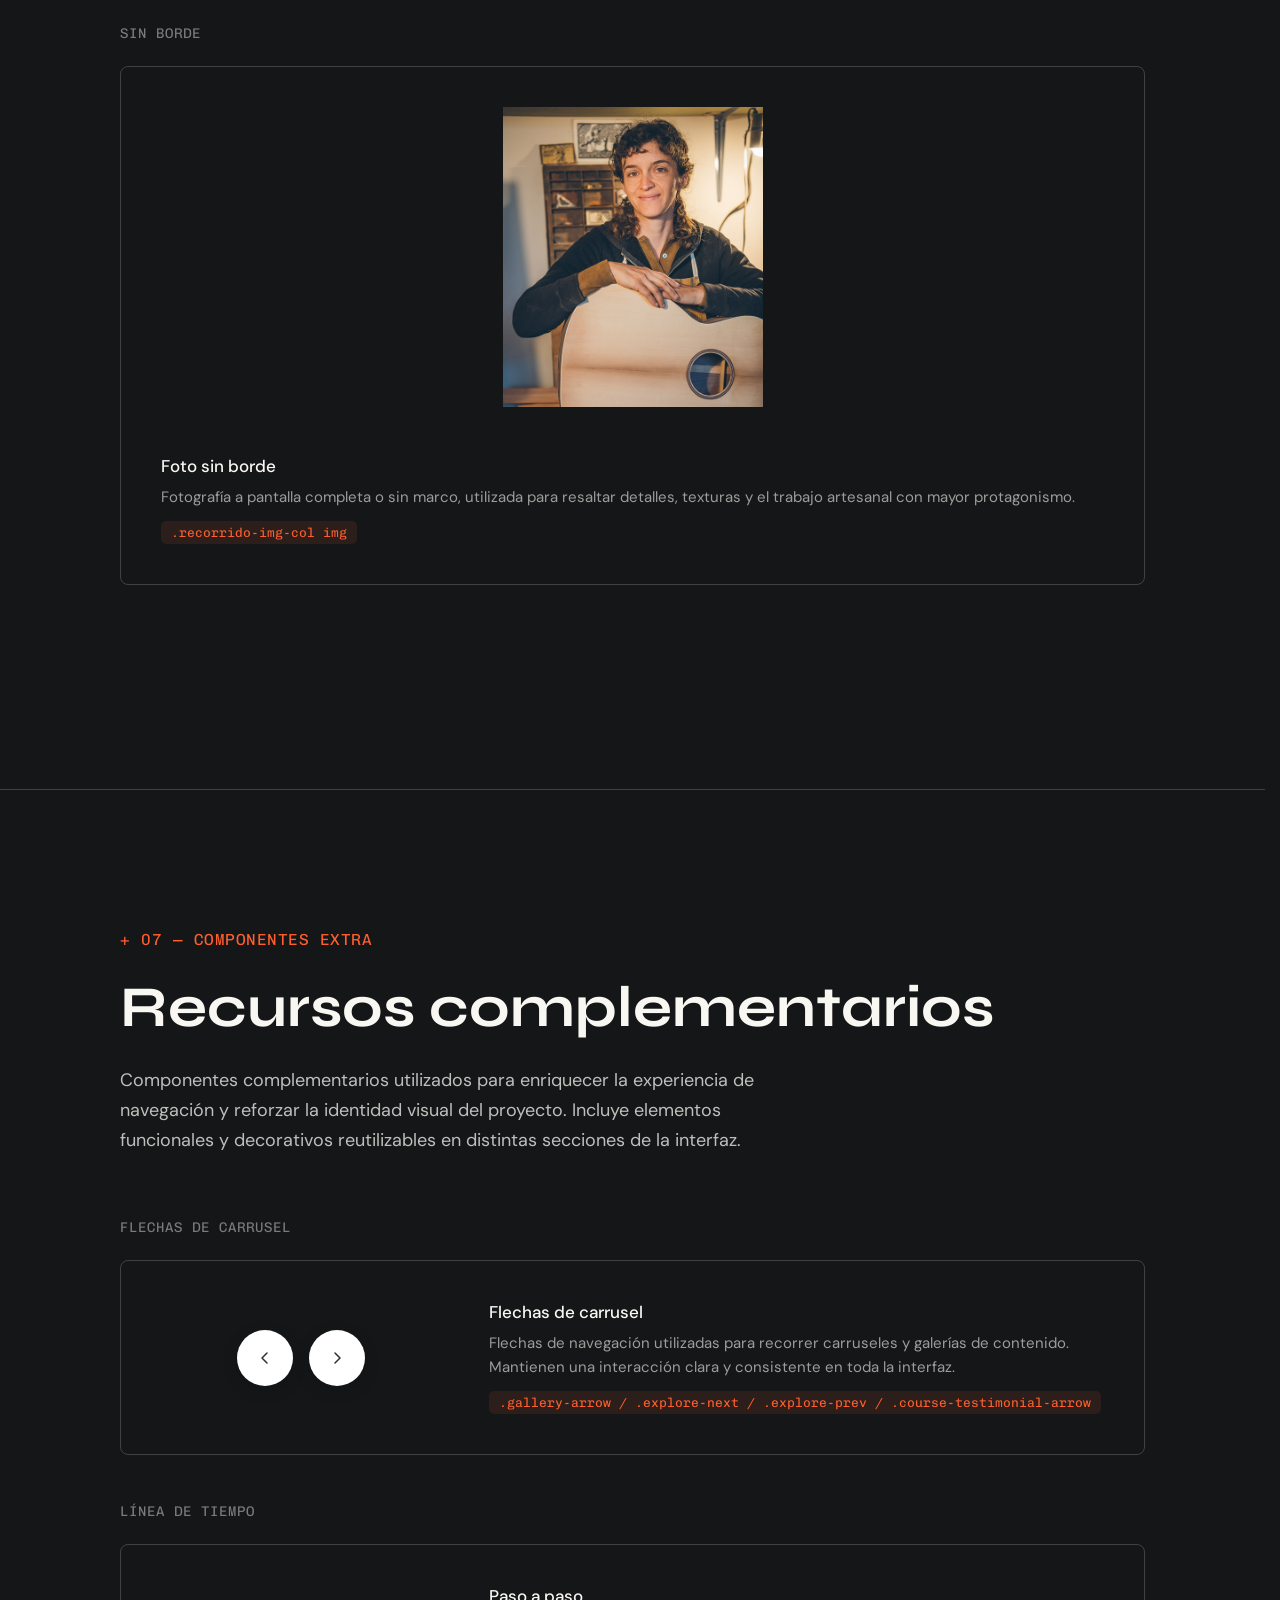
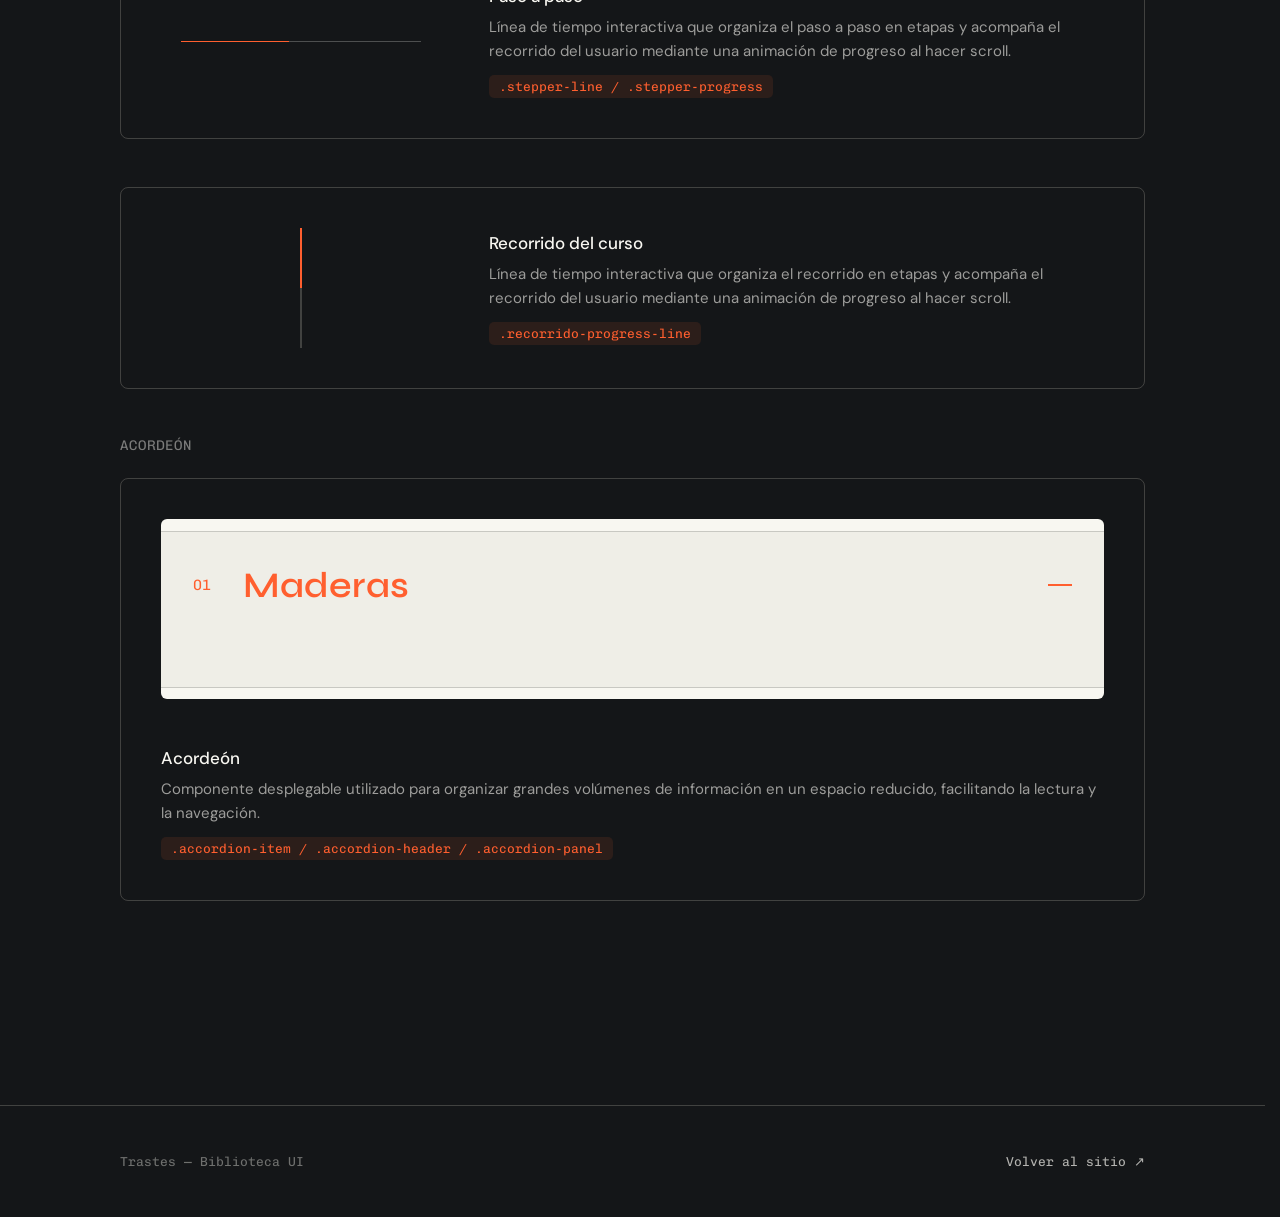
==== commit 2d53d43b: "Add nav icon to Logo section in biblioteca UI Co-Authored-By: Claude Haiku 4.5 <noreply@anthropic.co" ====
--- a/biblioteca-ui.html
+++ b/biblioteca-ui.html
@@ -86,6 +86,21 @@
         <div class="lib-logo-misuse">
           <img src="assets/icons/Logo_White.svg" alt="" style="transform: rotate(-8deg);">
           <span class="lib-logo-misuse-label">✕ No rotar ni inclinar</span>
+        </div>
+      </div>
+
+      <p class="lib-color-group-label">ÍCONO DE NAVEGACIÓN</p>
+      <div class="lib-logo-grid">
+        <div class="lib-logo-card lib-logo-card--dark">
+          <button class="hamburger" aria-label="Abrir menú" aria-expanded="false" style="background: none; border: none; cursor: pointer; padding: 20px;">
+            <span></span>
+            <span></span>
+            <span></span>
+          </button>
+          <div class="lib-logo-card-info">
+            <span class="lib-logo-card-name">Nav Icon</span>
+            <span class="lib-logo-card-usage">Menú hamburguesa sobre fondo oscuro</span>
+          </div>
         </div>
       </div>
     </section>
--- a/css/detail.css
+++ b/css/detail.css
@@ -55,12 +55,12 @@
   font-size: 14px;
   font-weight: 400;
   letter-spacing: 0.4px;
-  color: var(--orange);
+  color: var(--cream);
   margin-bottom: 32px;
 }
 
 .course-badge .slash {
-  color: var(--orange);
+  color: var(--cream);
 }
 
 .course-hero-title {
@@ -1031,7 +1031,7 @@
   background-image:
     radial-gradient(ellipse 70% 55% at 15% 100%, rgba(255, 95, 47, 0.7) 0%, rgba(255, 95, 47, 0.35) 40%, rgba(255, 95, 47, 0.1) 70%, rgba(255, 95, 47, 0) 100%),
     radial-gradient(ellipse 70% 55% at 85% 100%, rgba(138, 175, 185, 0.7) 0%, rgba(138, 175, 185, 0.35) 40%, rgba(138, 175, 185, 0.1) 70%, rgba(138, 175, 185, 0) 100%);
-  padding: 170px var(--side-margin);
+  padding: 190px var(--side-margin);
   text-align: center;
   overflow: hidden;
 }
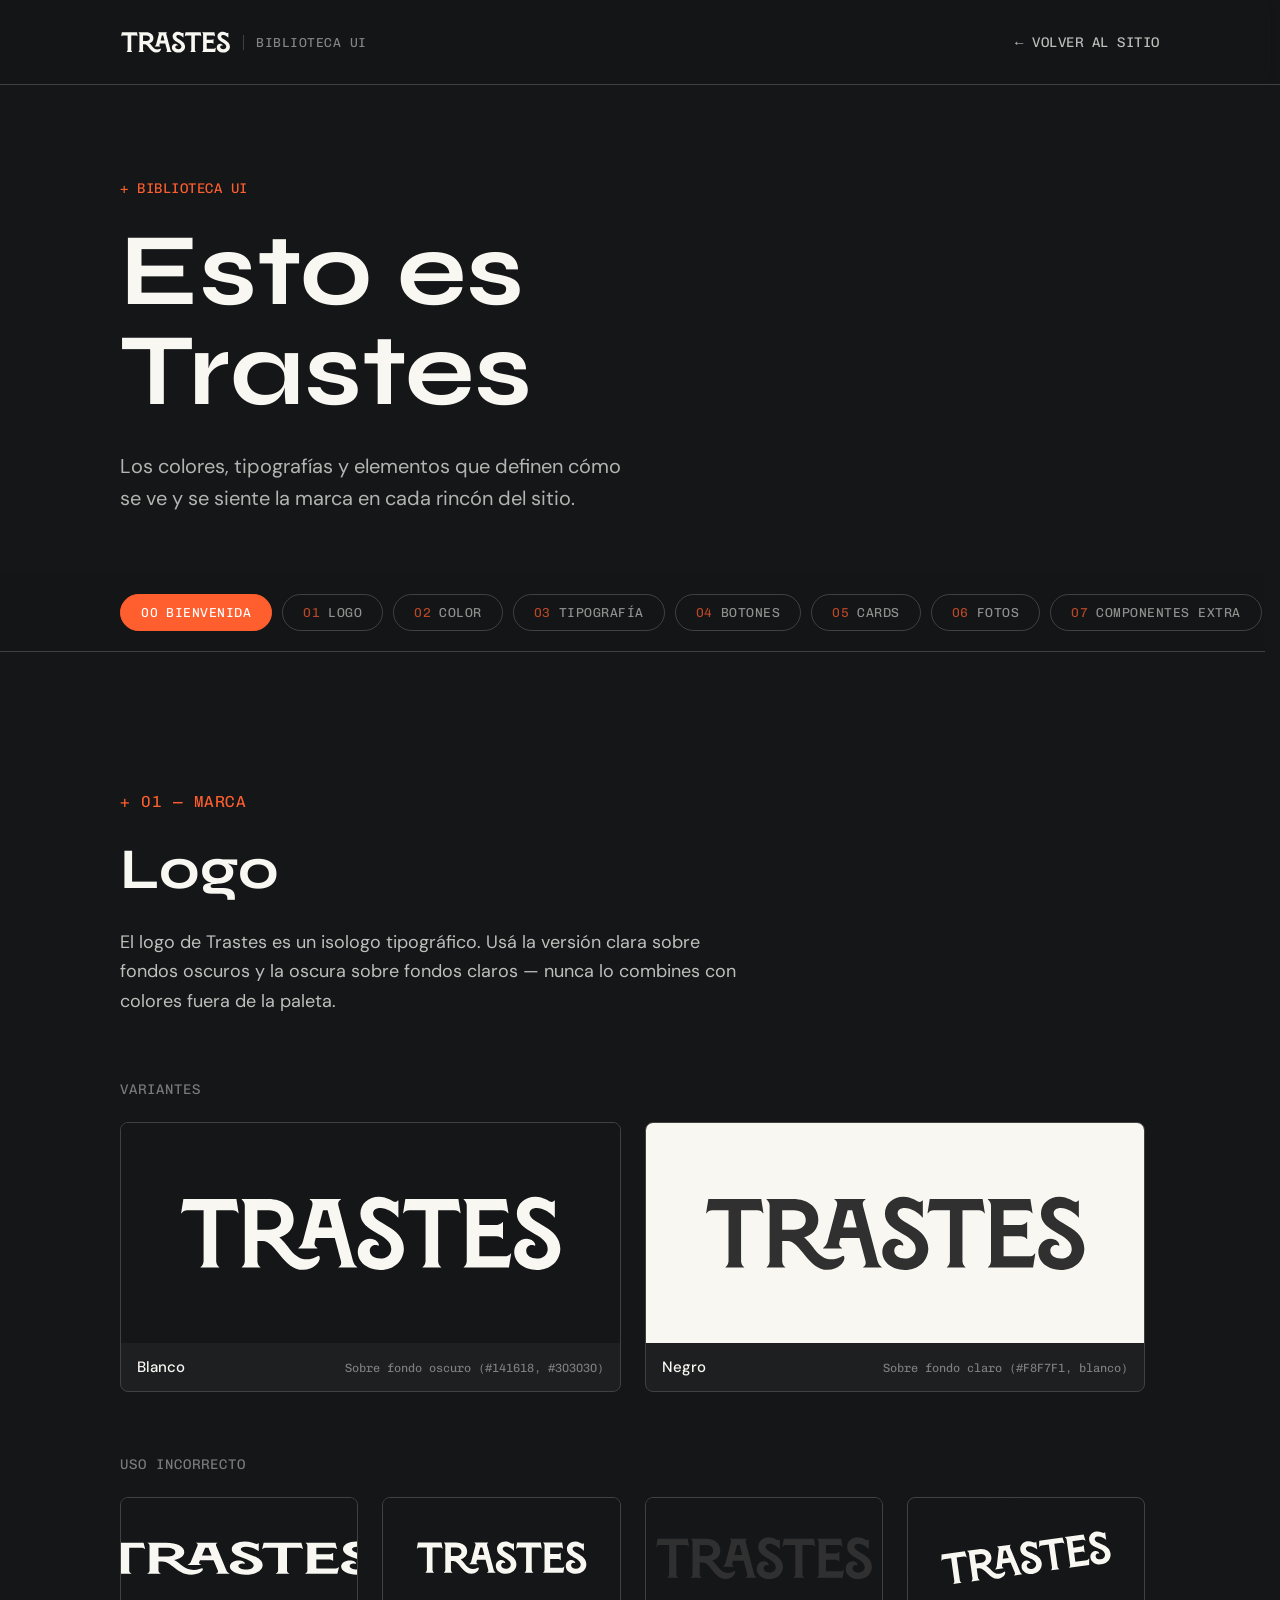
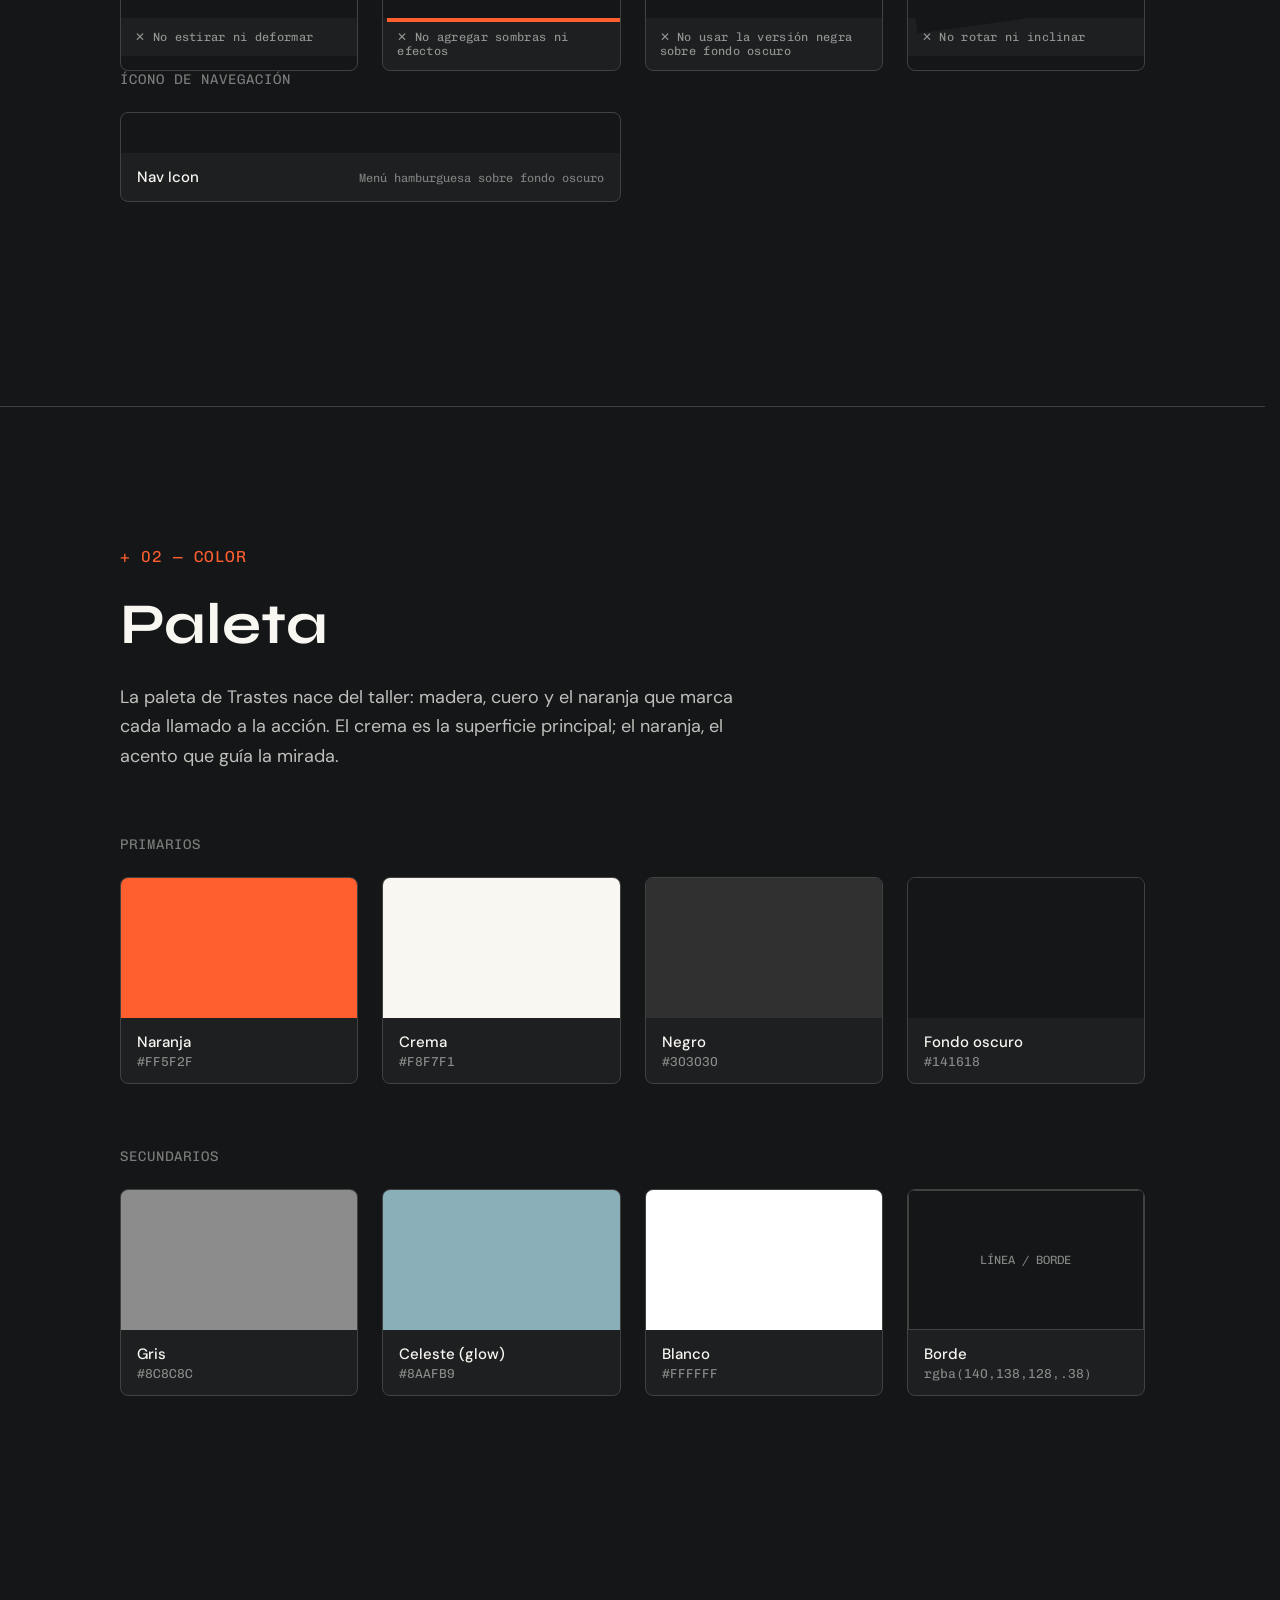
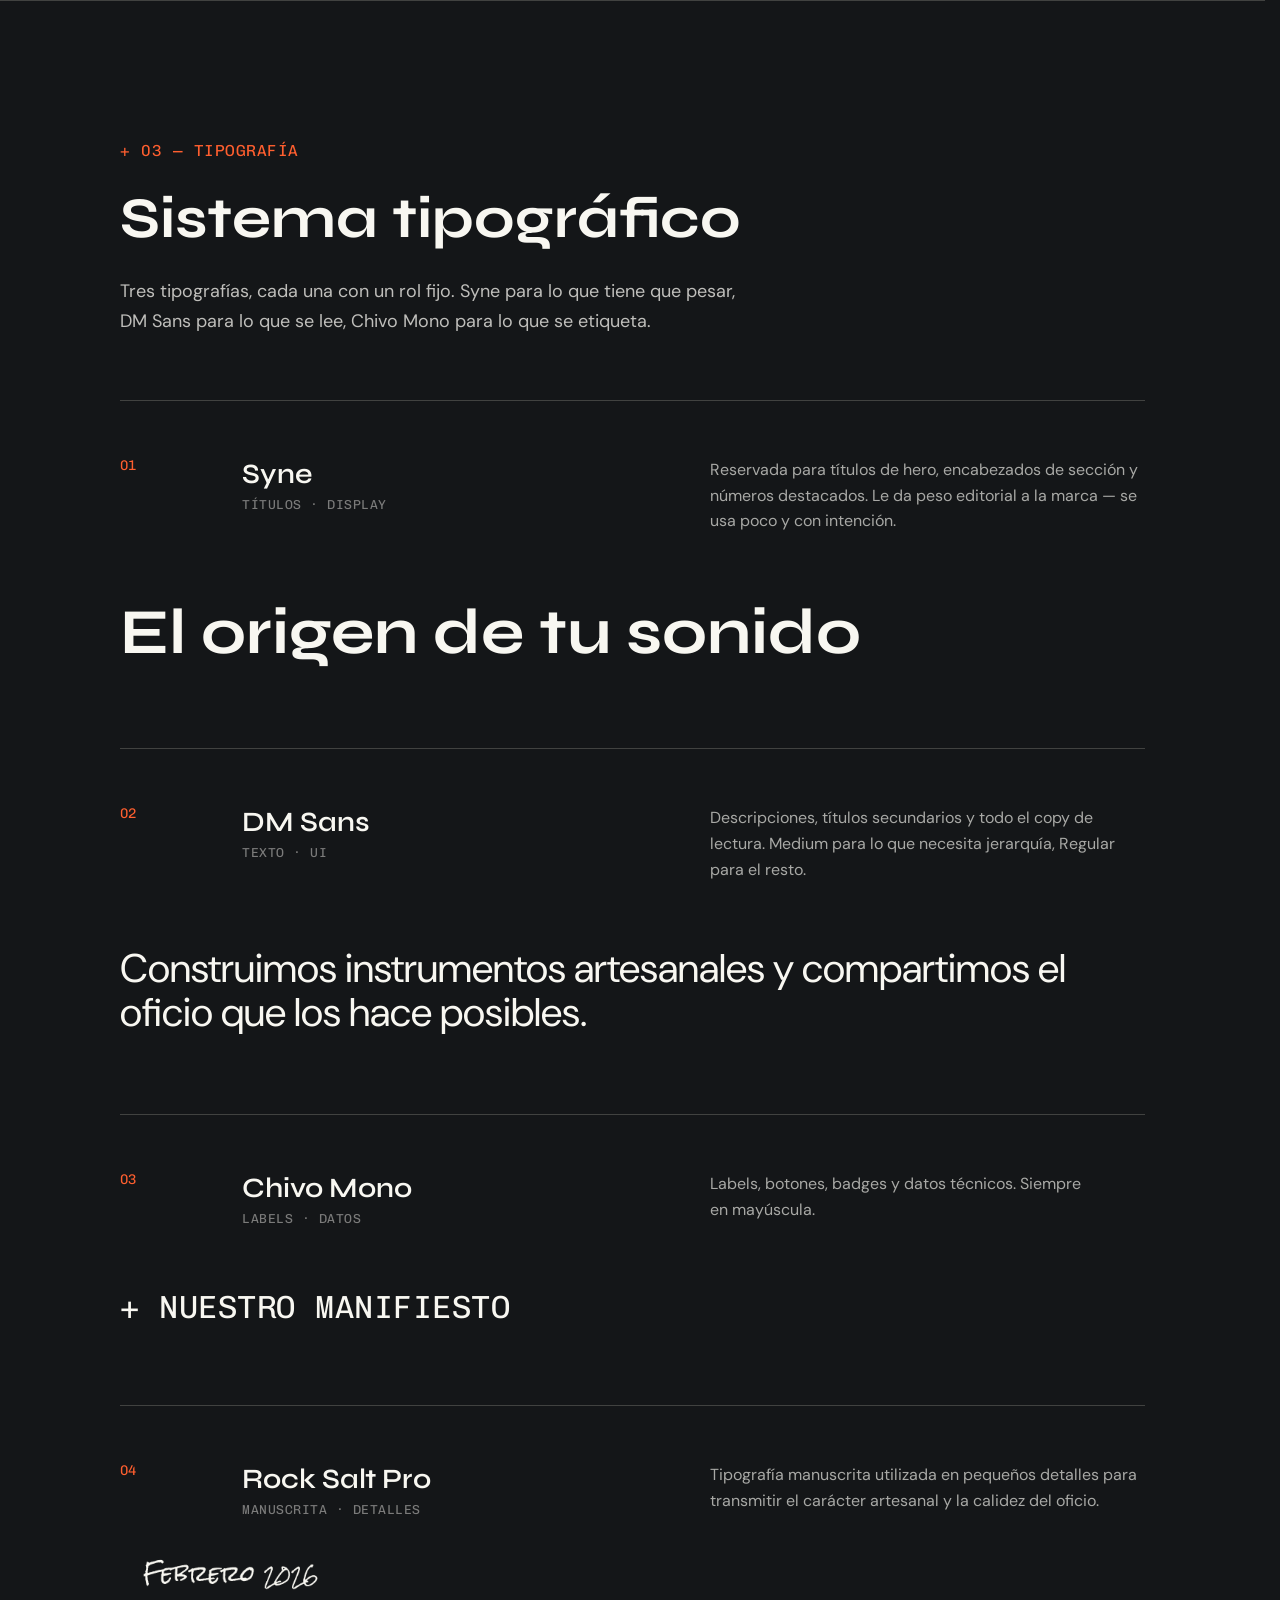
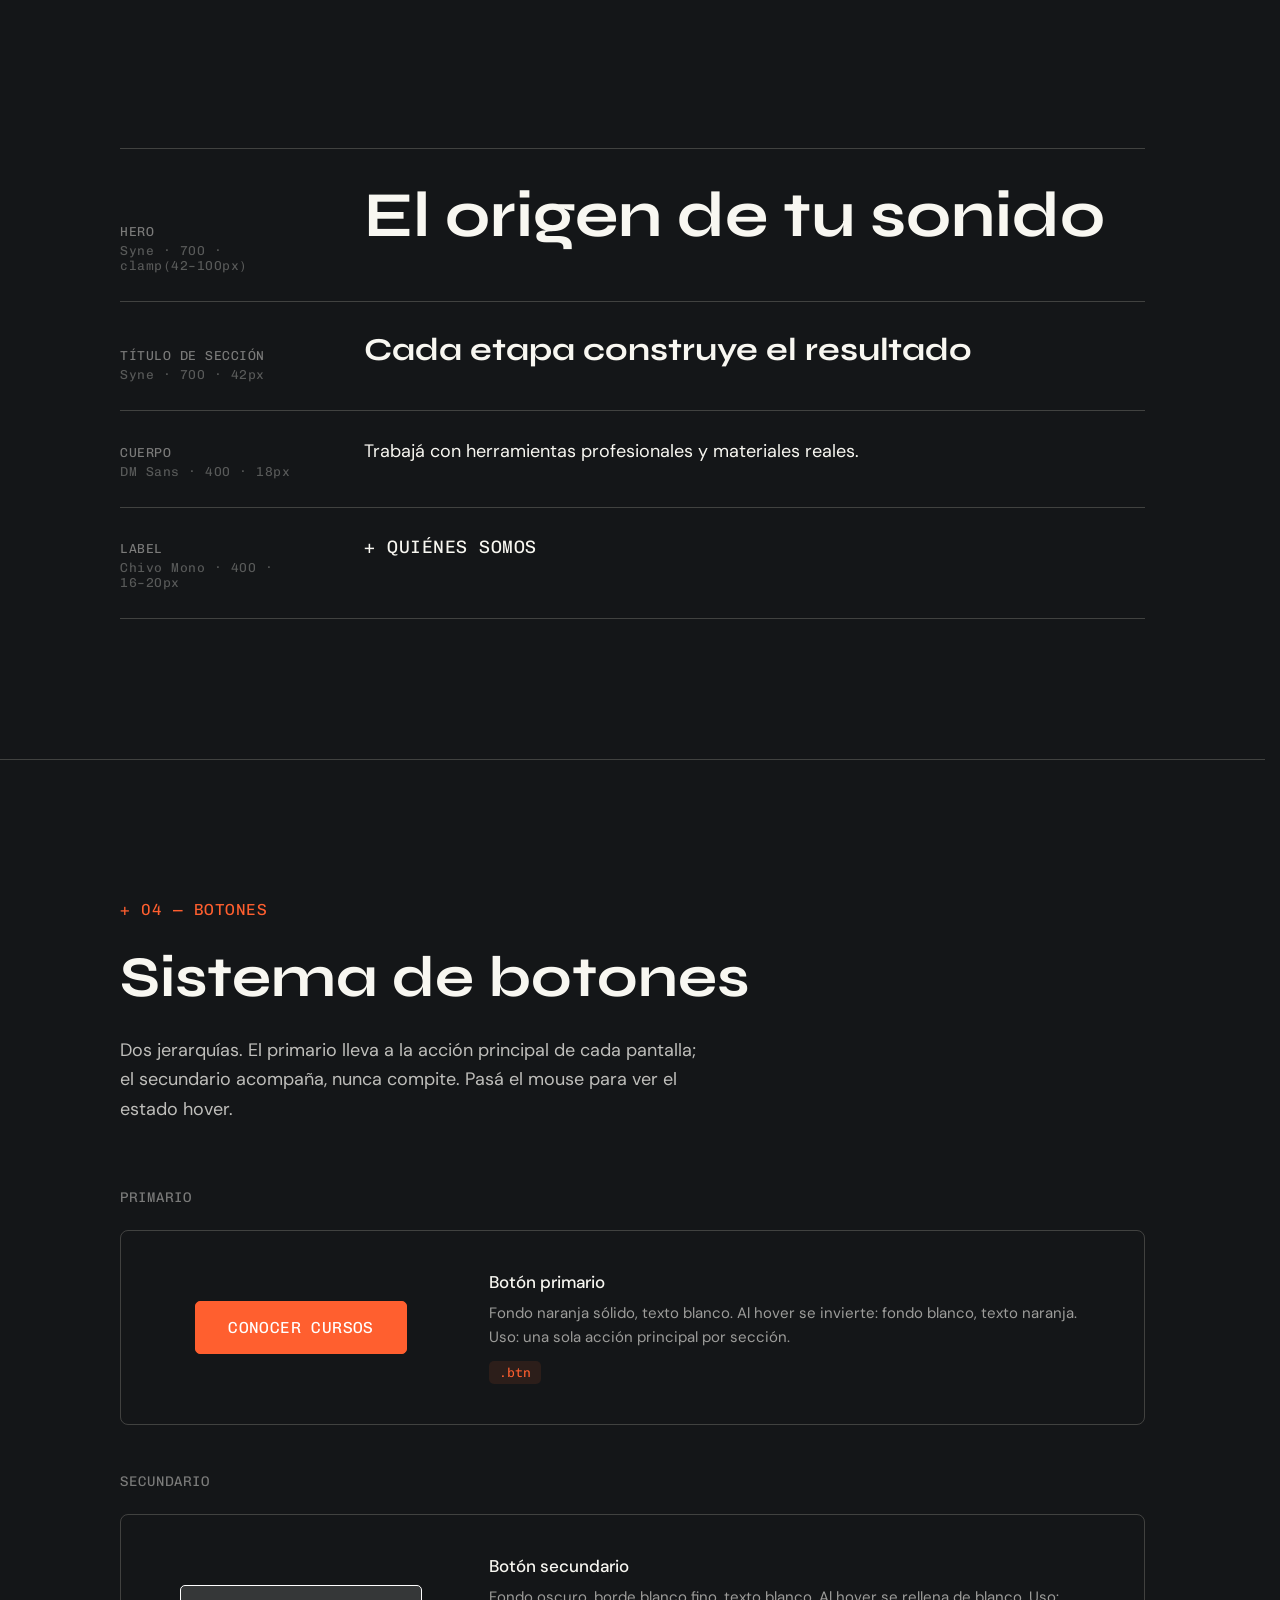
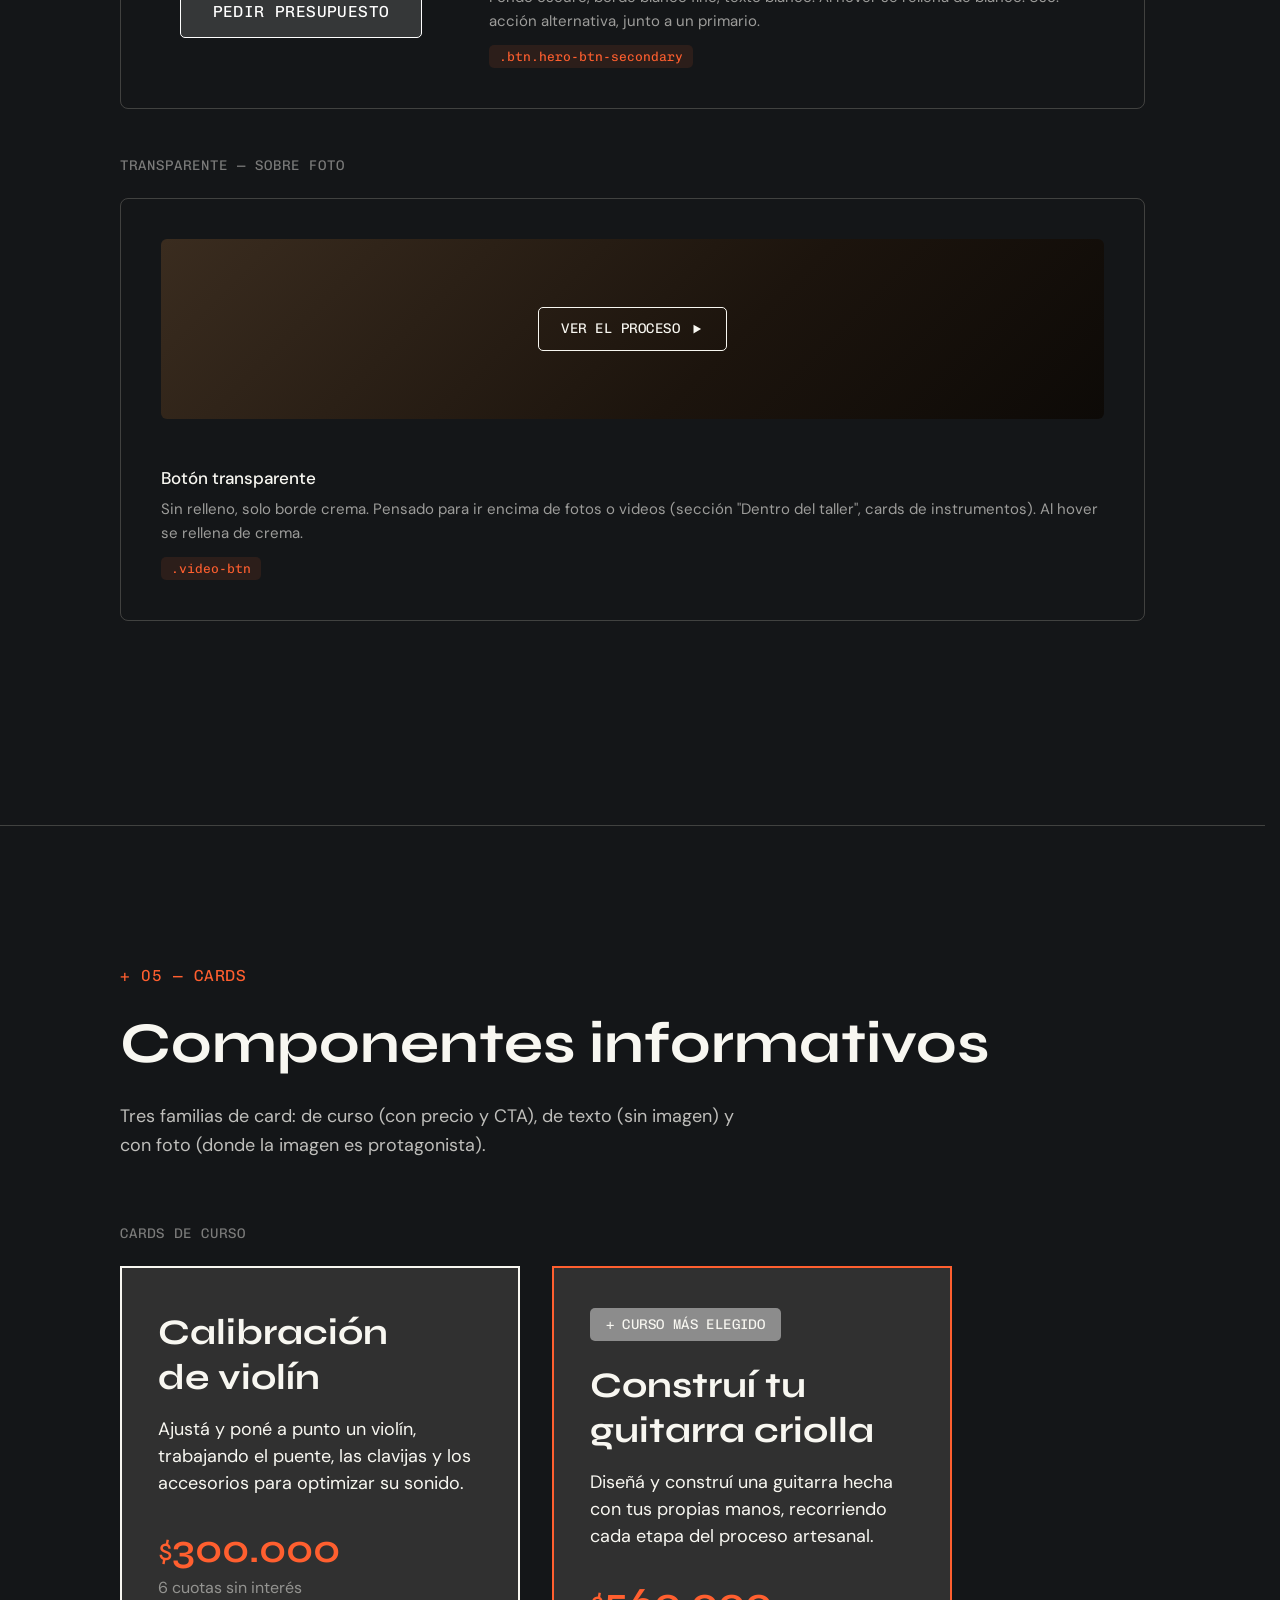
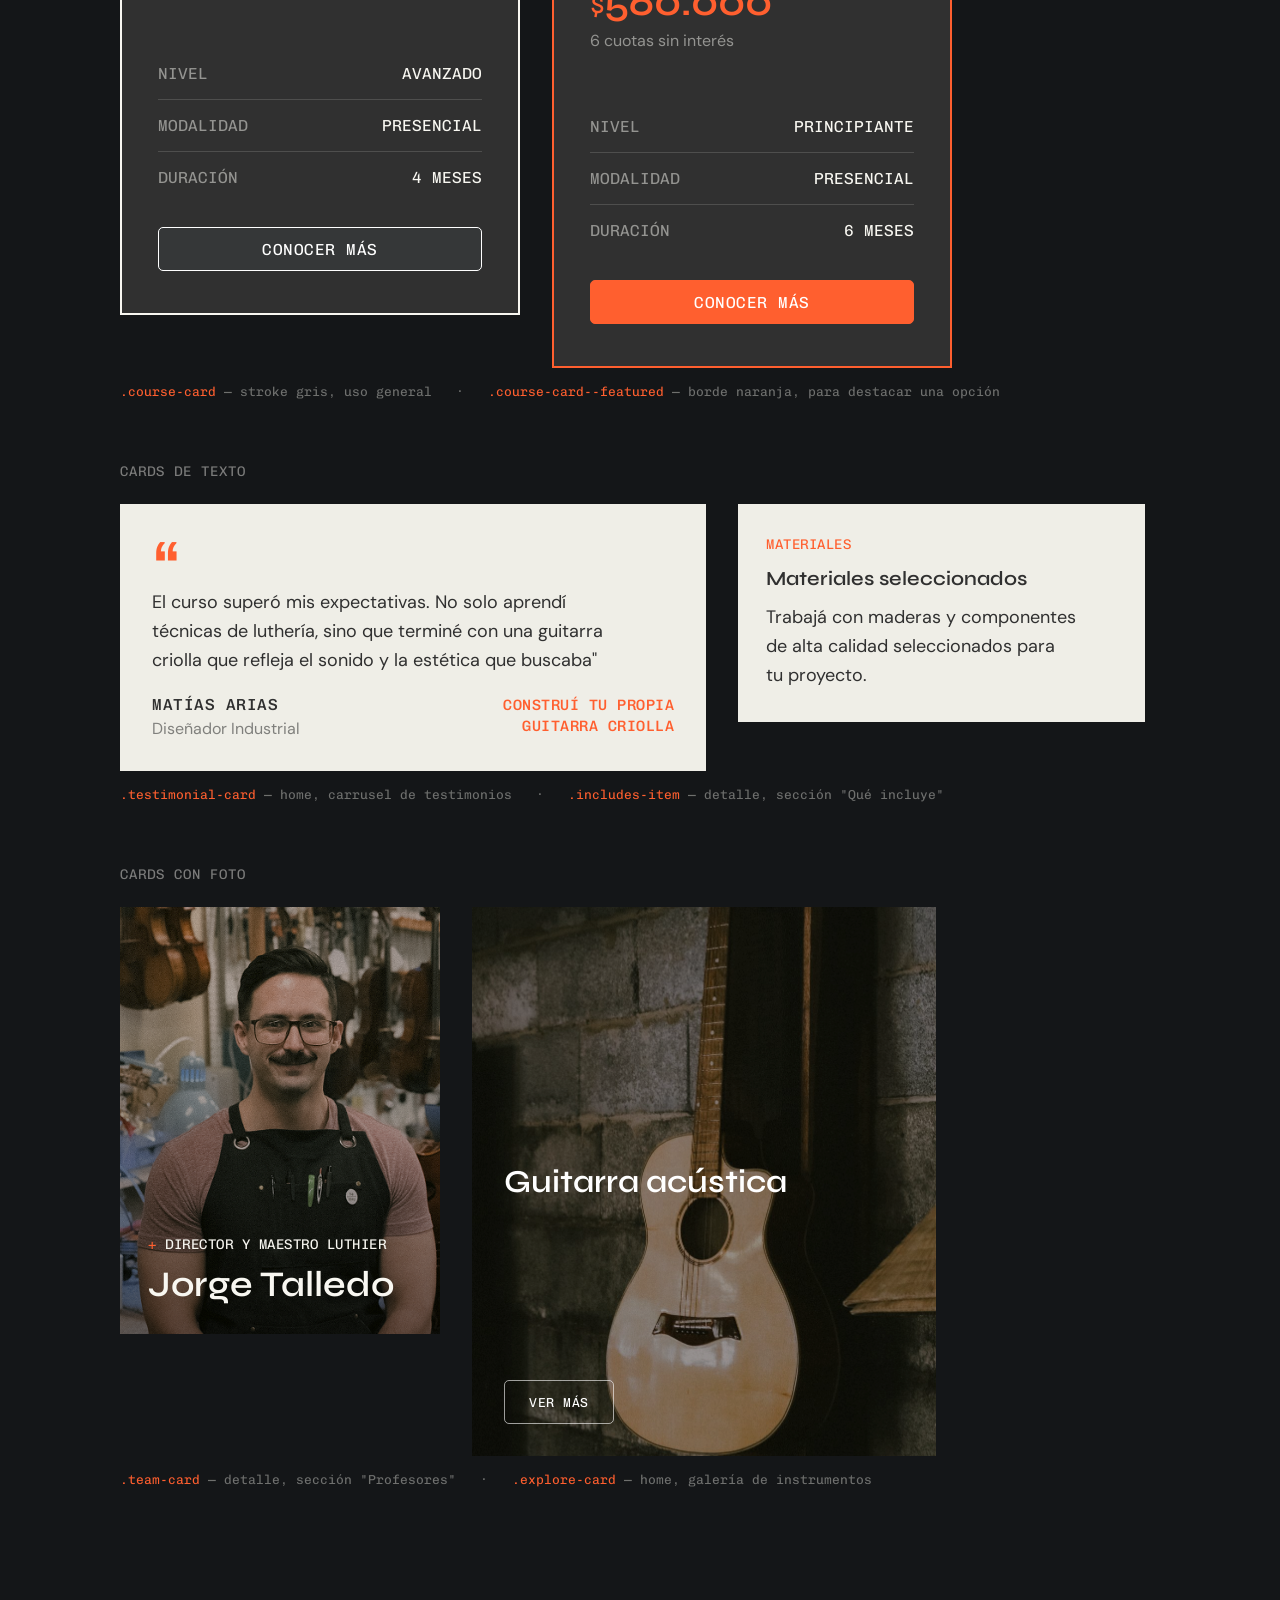
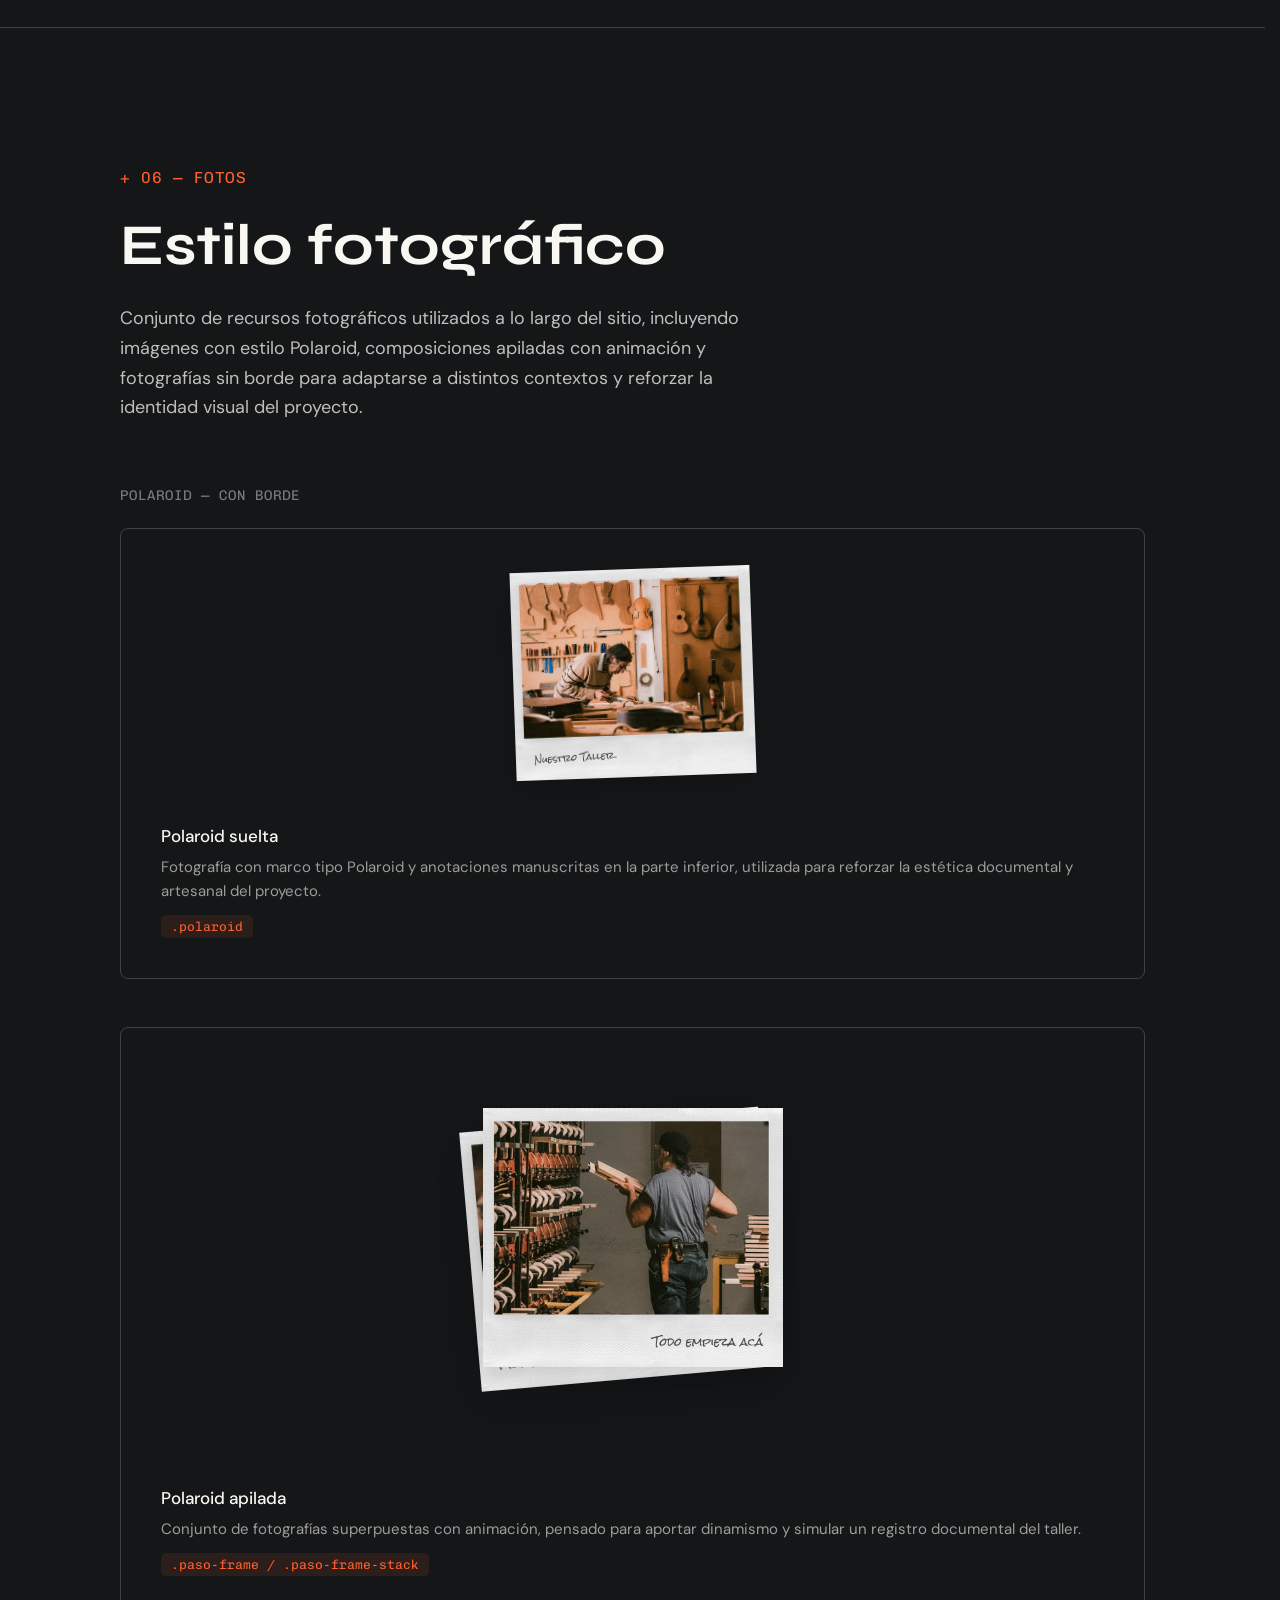
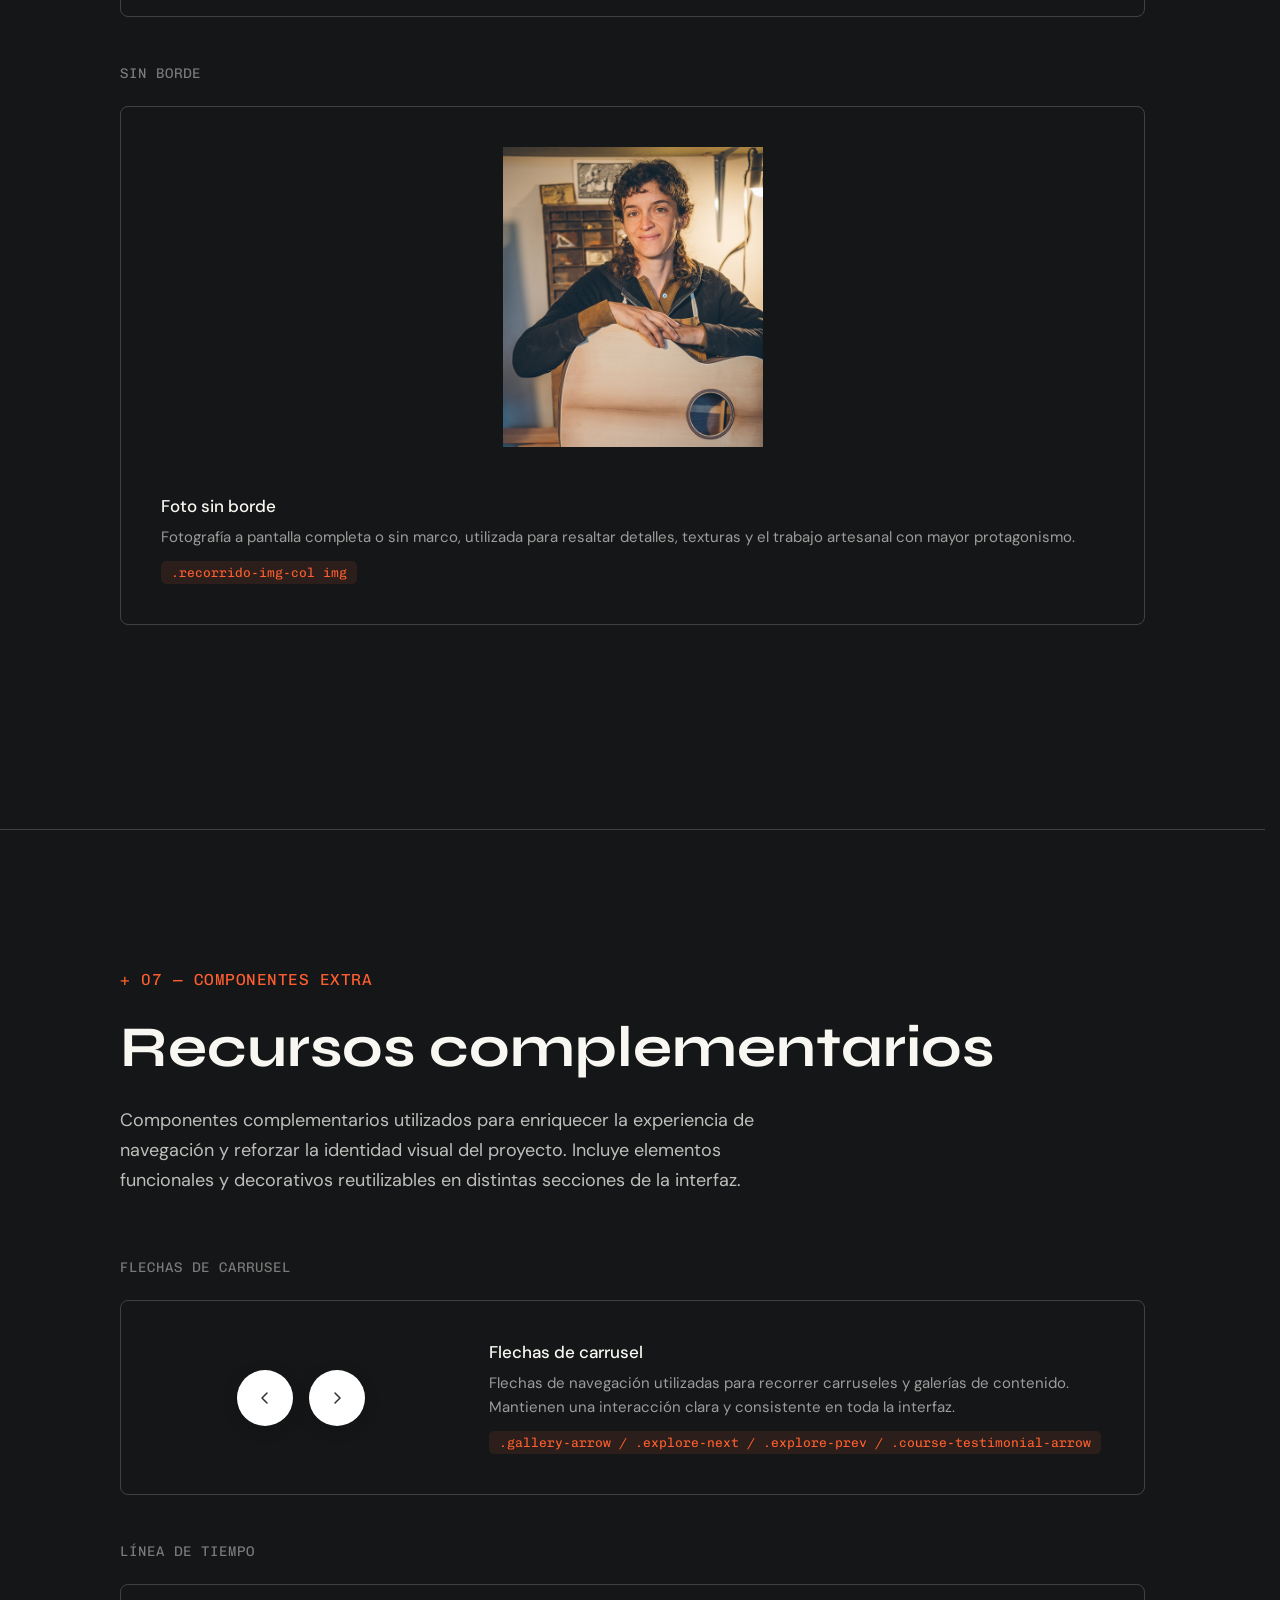
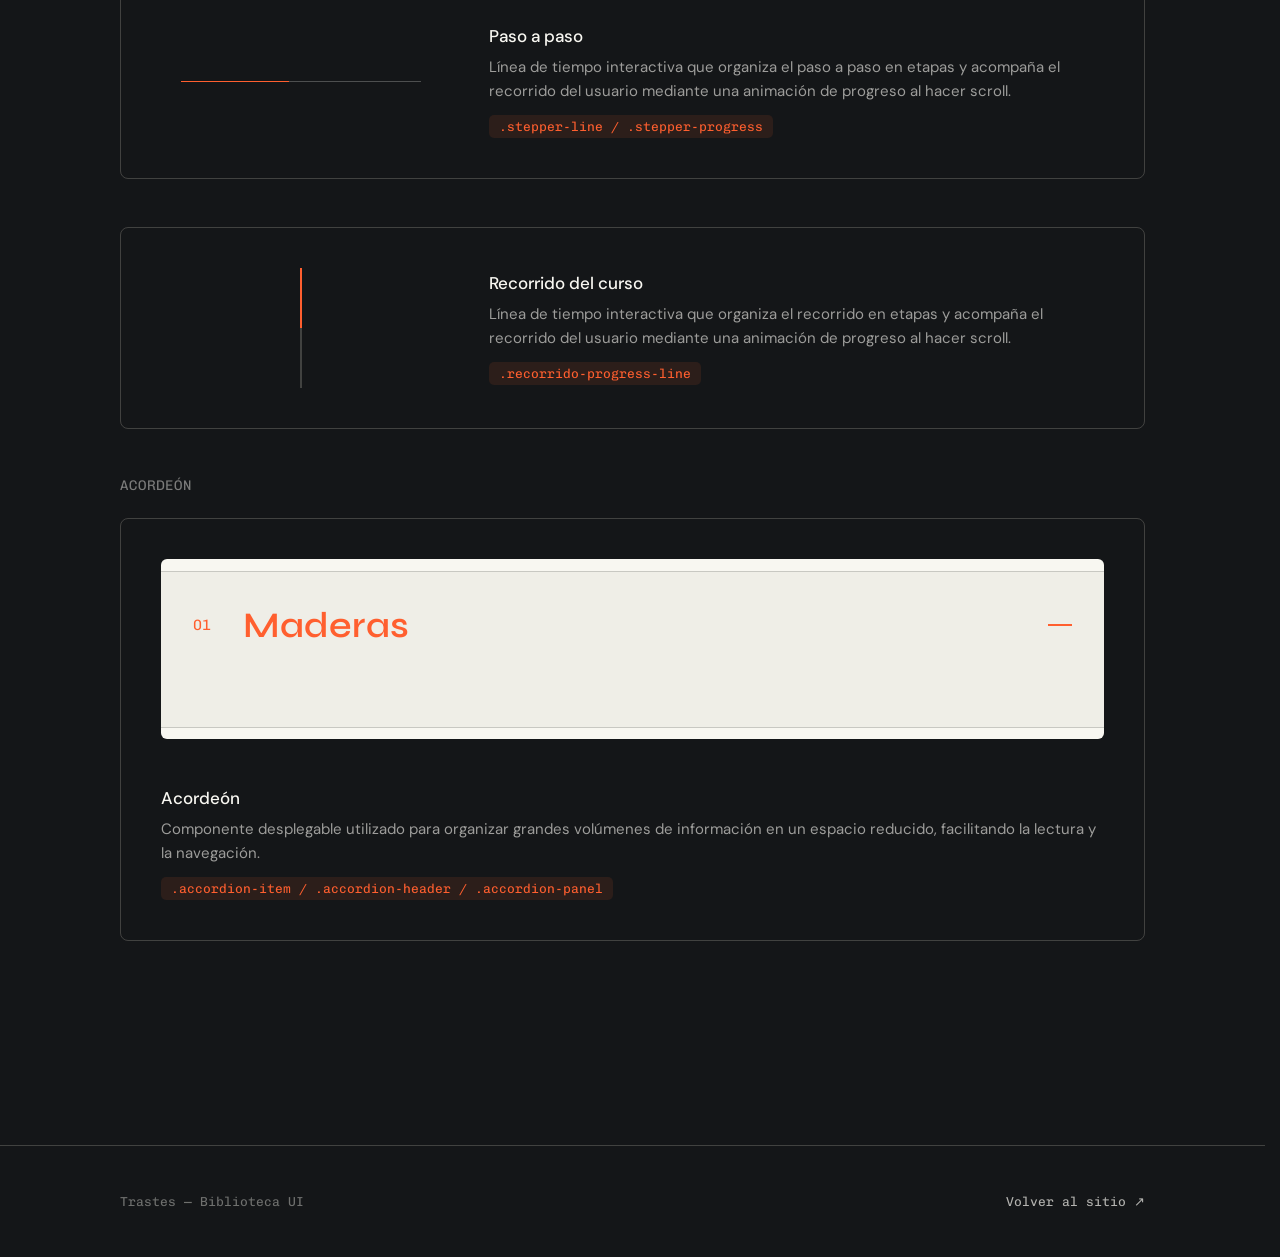
==== commit f347a950: "Fix nav icon visibility in biblioteca UI Co-Authored-By: Claude Haiku 4.5 <noreply@anthropic.com>" ====
--- a/biblioteca-ui.html
+++ b/biblioteca-ui.html
@@ -92,10 +92,10 @@
       <p class="lib-color-group-label">ÍCONO DE NAVEGACIÓN</p>
       <div class="lib-logo-grid">
         <div class="lib-logo-card lib-logo-card--dark">
-          <button class="hamburger" aria-label="Abrir menú" aria-expanded="false" style="background: none; border: none; cursor: pointer; padding: 20px;">
-            <span></span>
-            <span></span>
-            <span></span>
+          <button class="hamburger" aria-label="Abrir menú" aria-expanded="false" style="display: flex; flex-direction: column; justify-content: center; gap: 5px; width: 28px; height: 20px; background: none; border: none; cursor: pointer; padding: 20px; margin: 0 auto;">
+            <span style="display: block; width: 24px; height: 2px; background-color: var(--cream); border-radius: 2px;"></span>
+            <span style="display: block; width: 24px; height: 2px; background-color: var(--cream); border-radius: 2px;"></span>
+            <span style="display: block; width: 24px; height: 2px; background-color: var(--cream); border-radius: 2px;"></span>
           </button>
           <div class="lib-logo-card-info">
             <span class="lib-logo-card-name">Nav Icon</span>
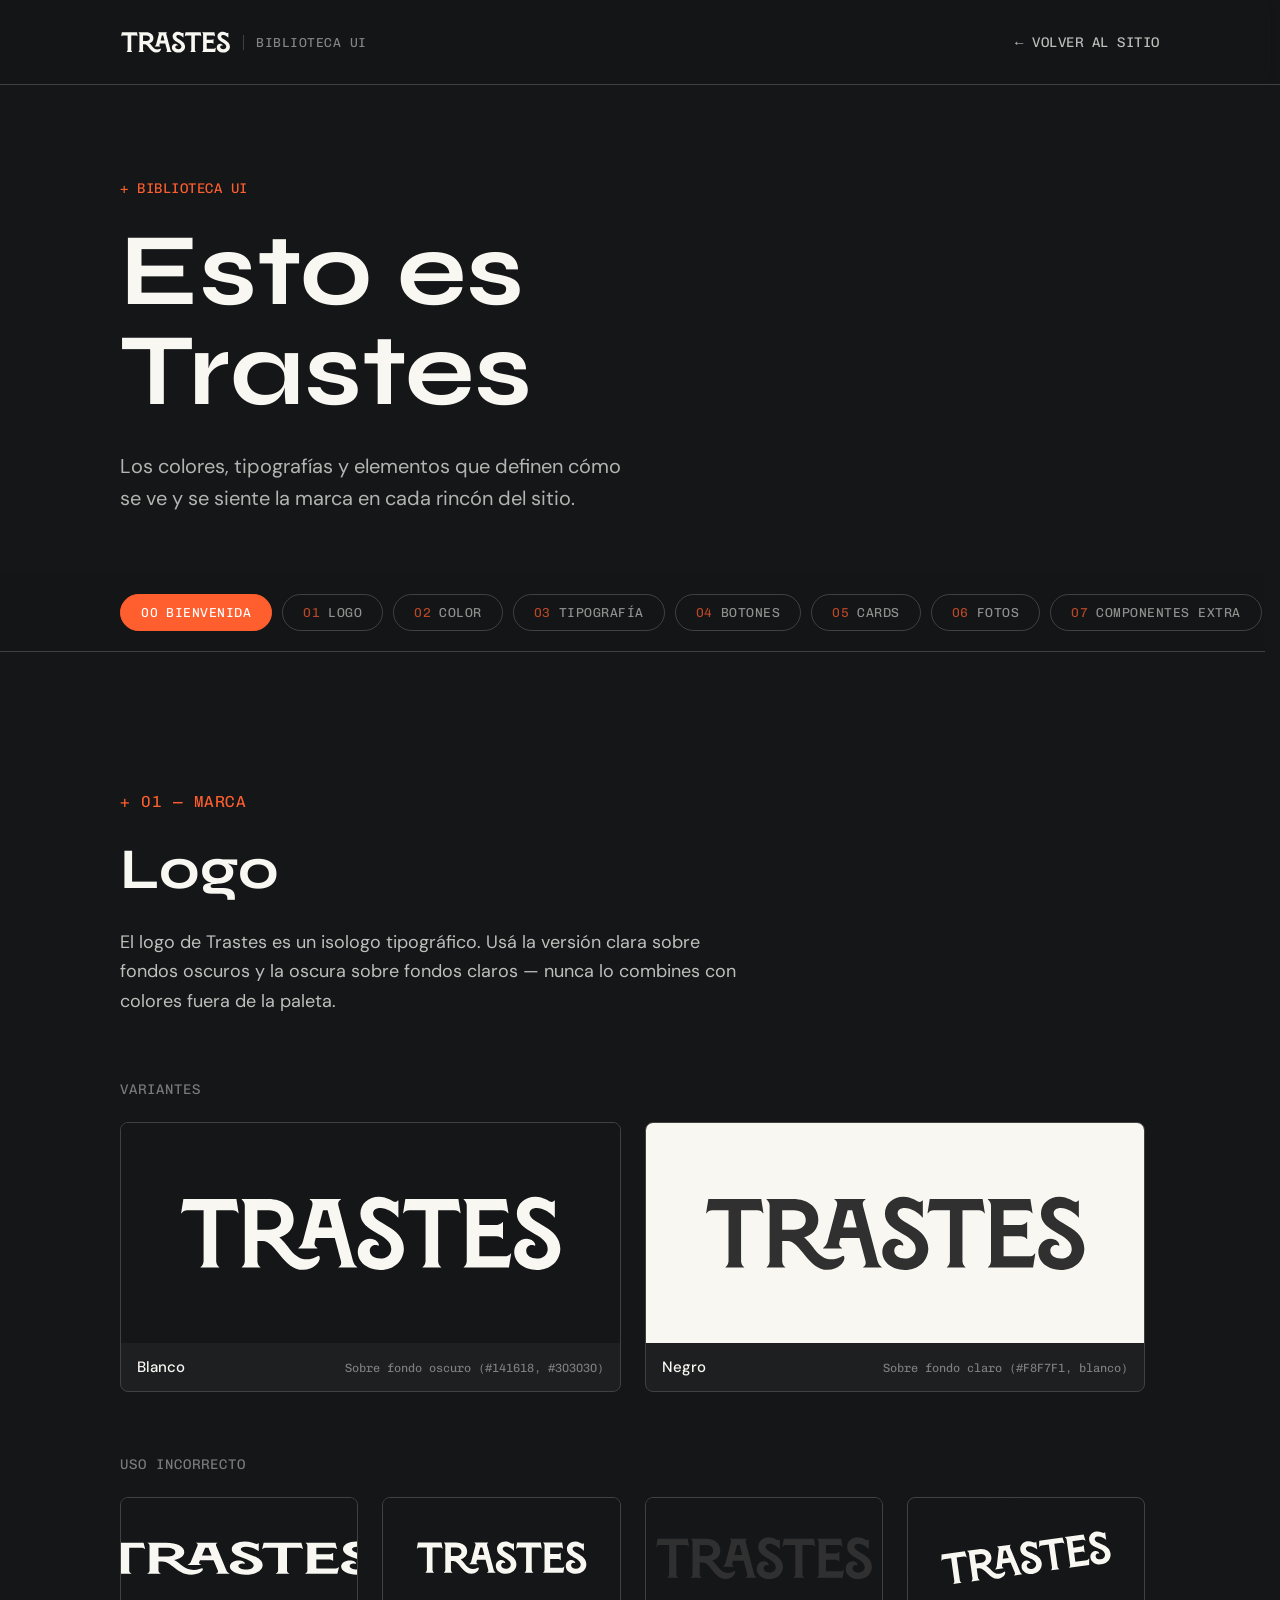
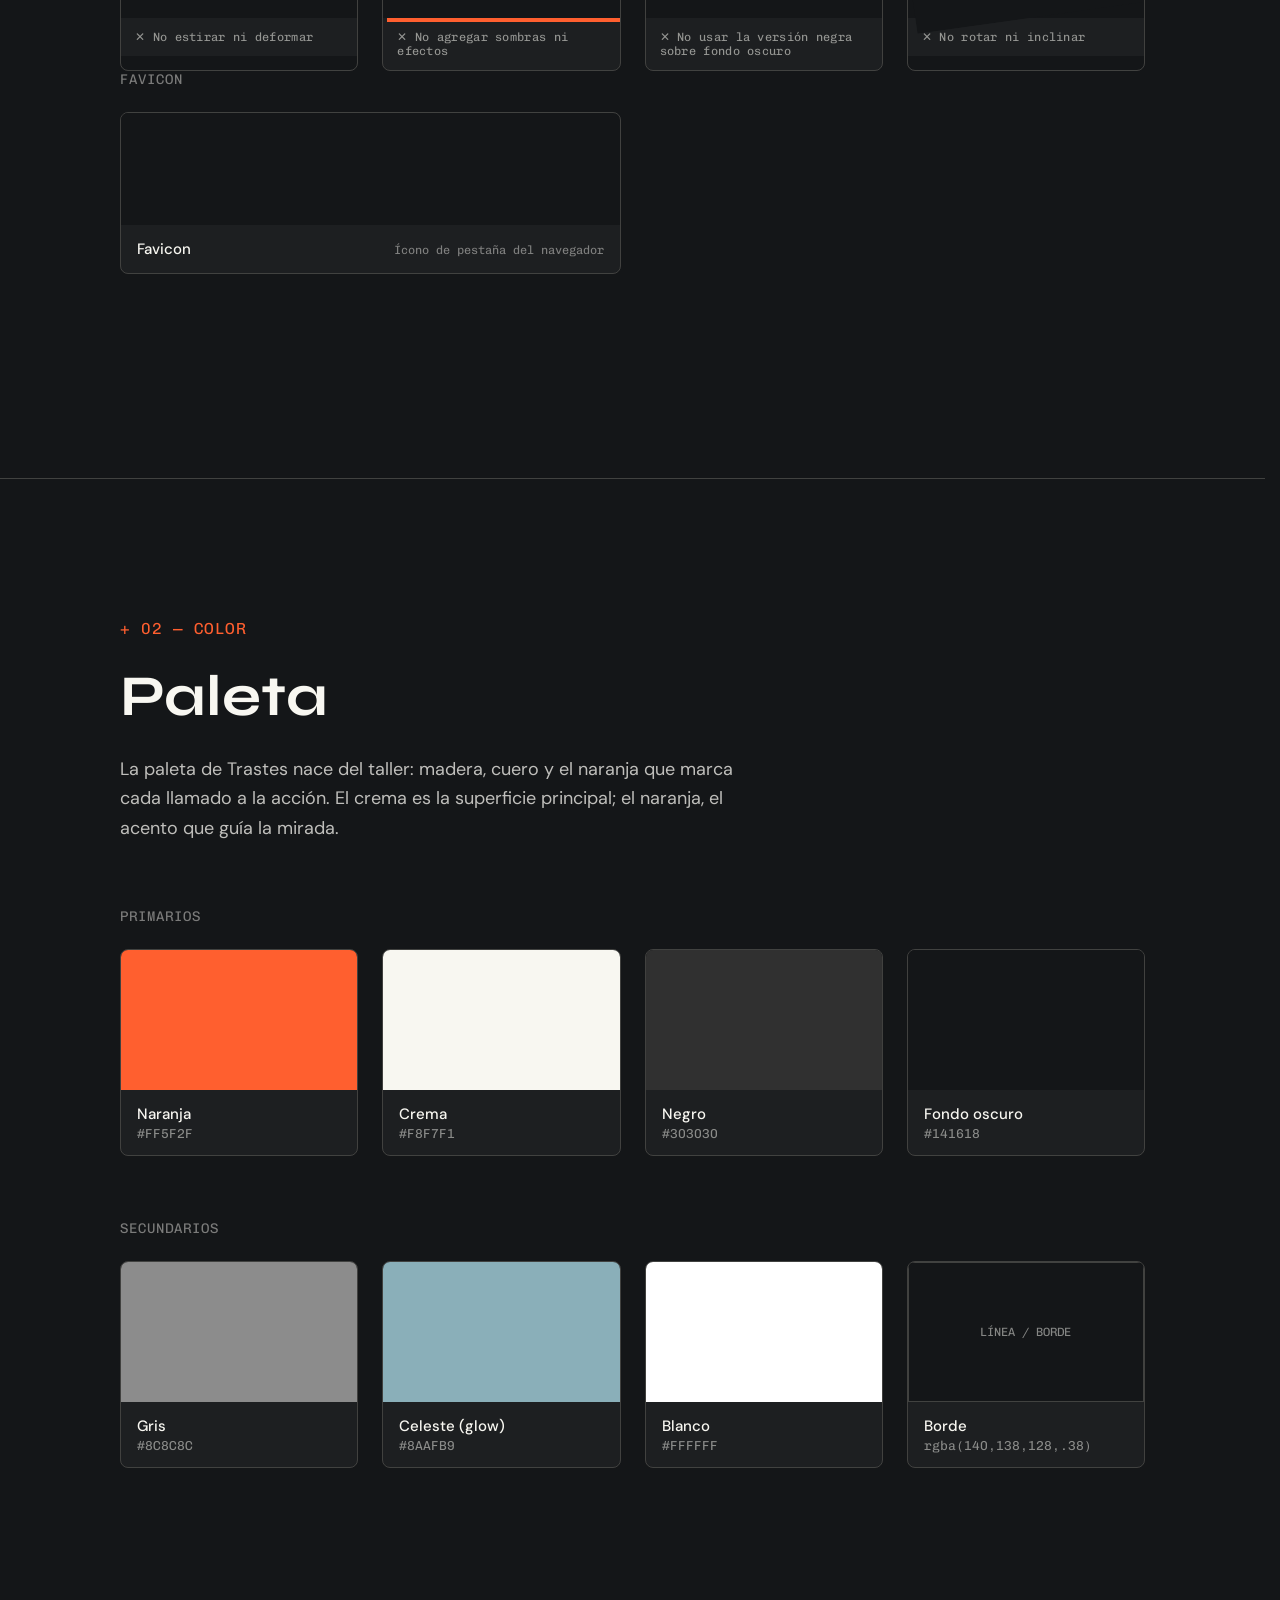
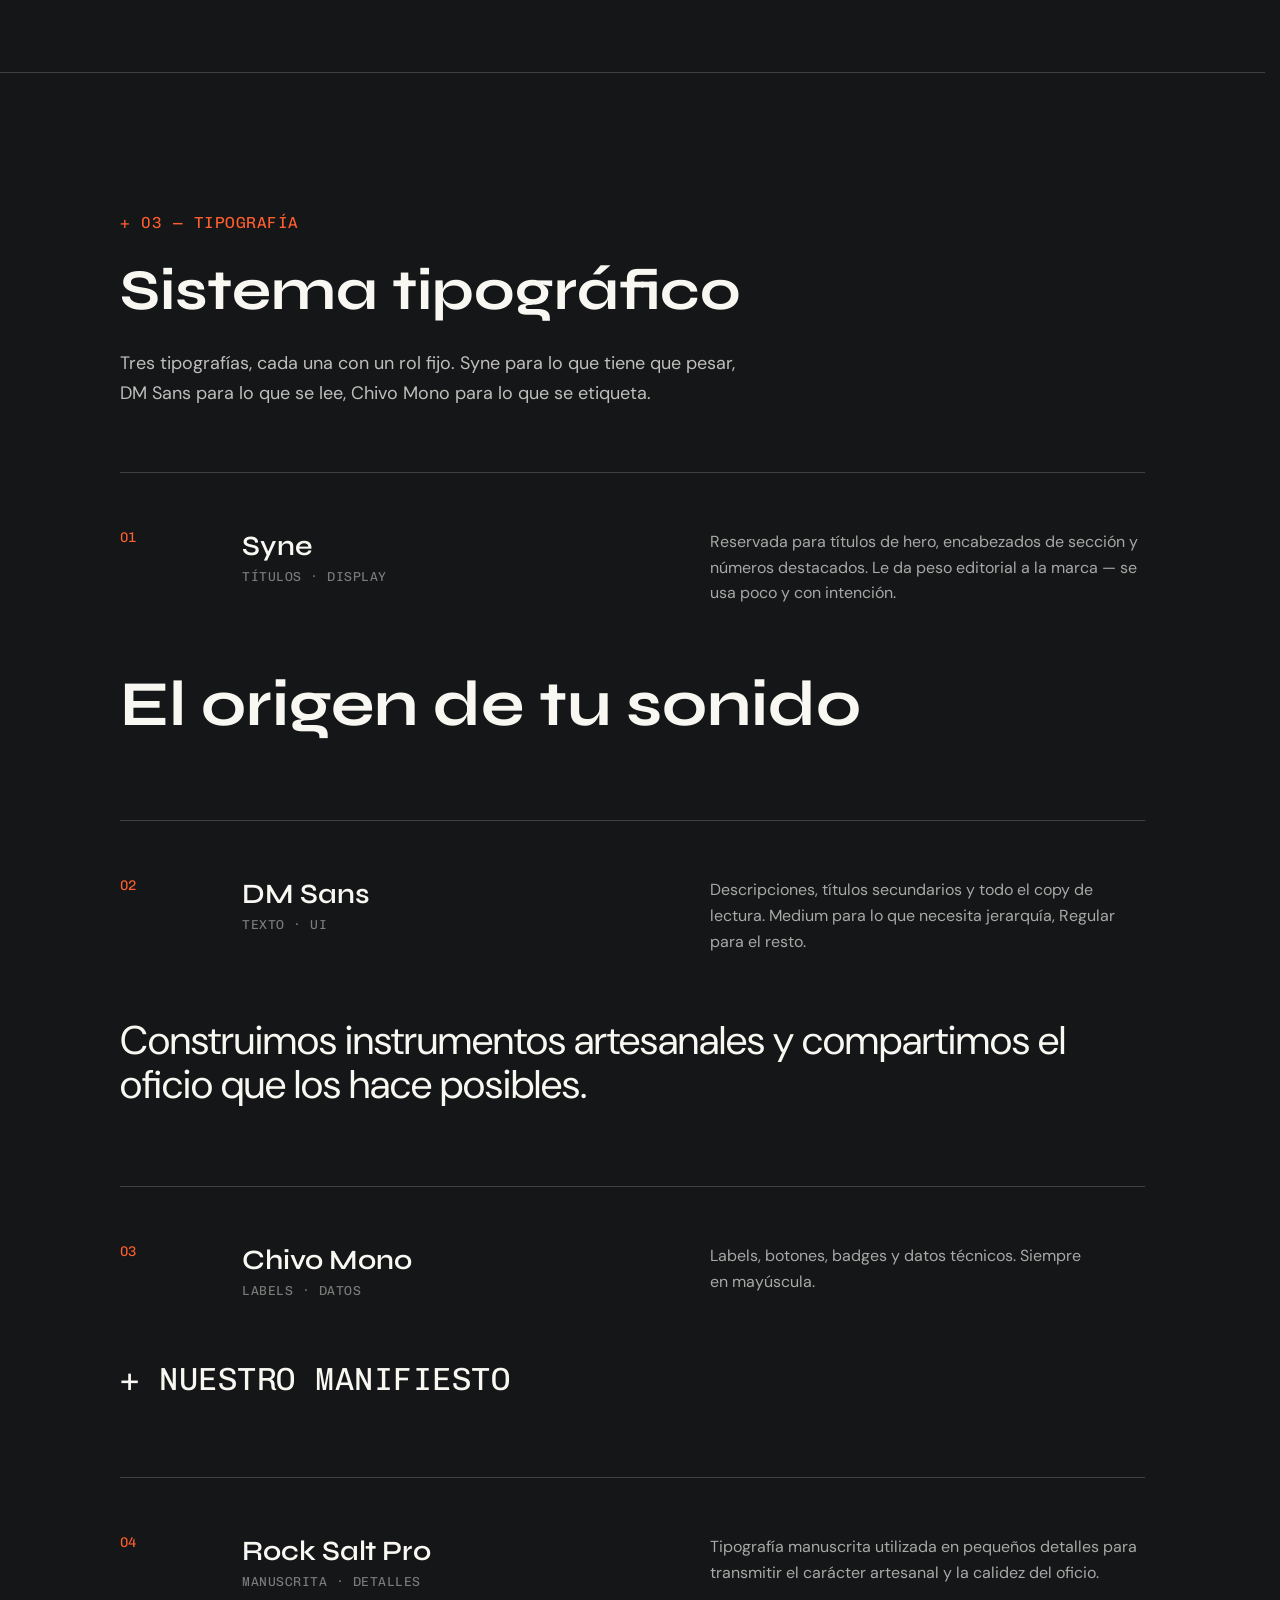
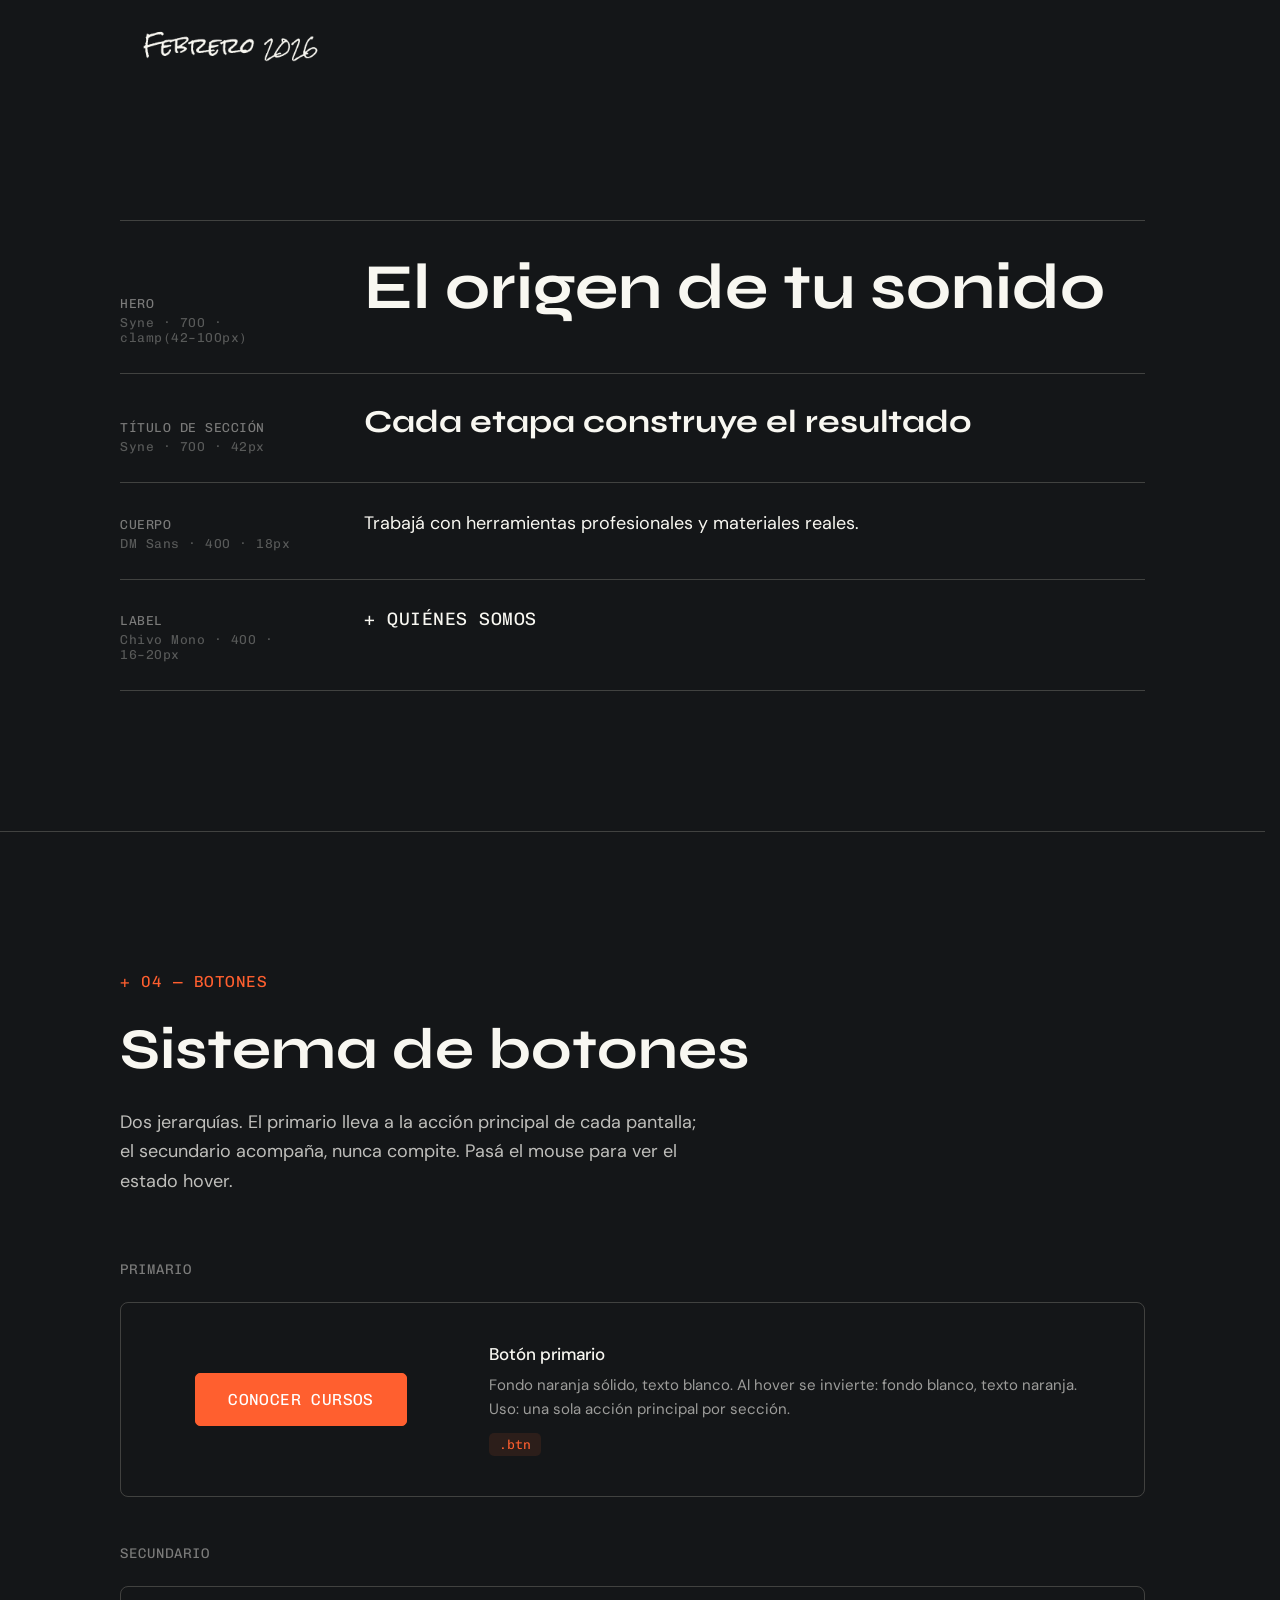
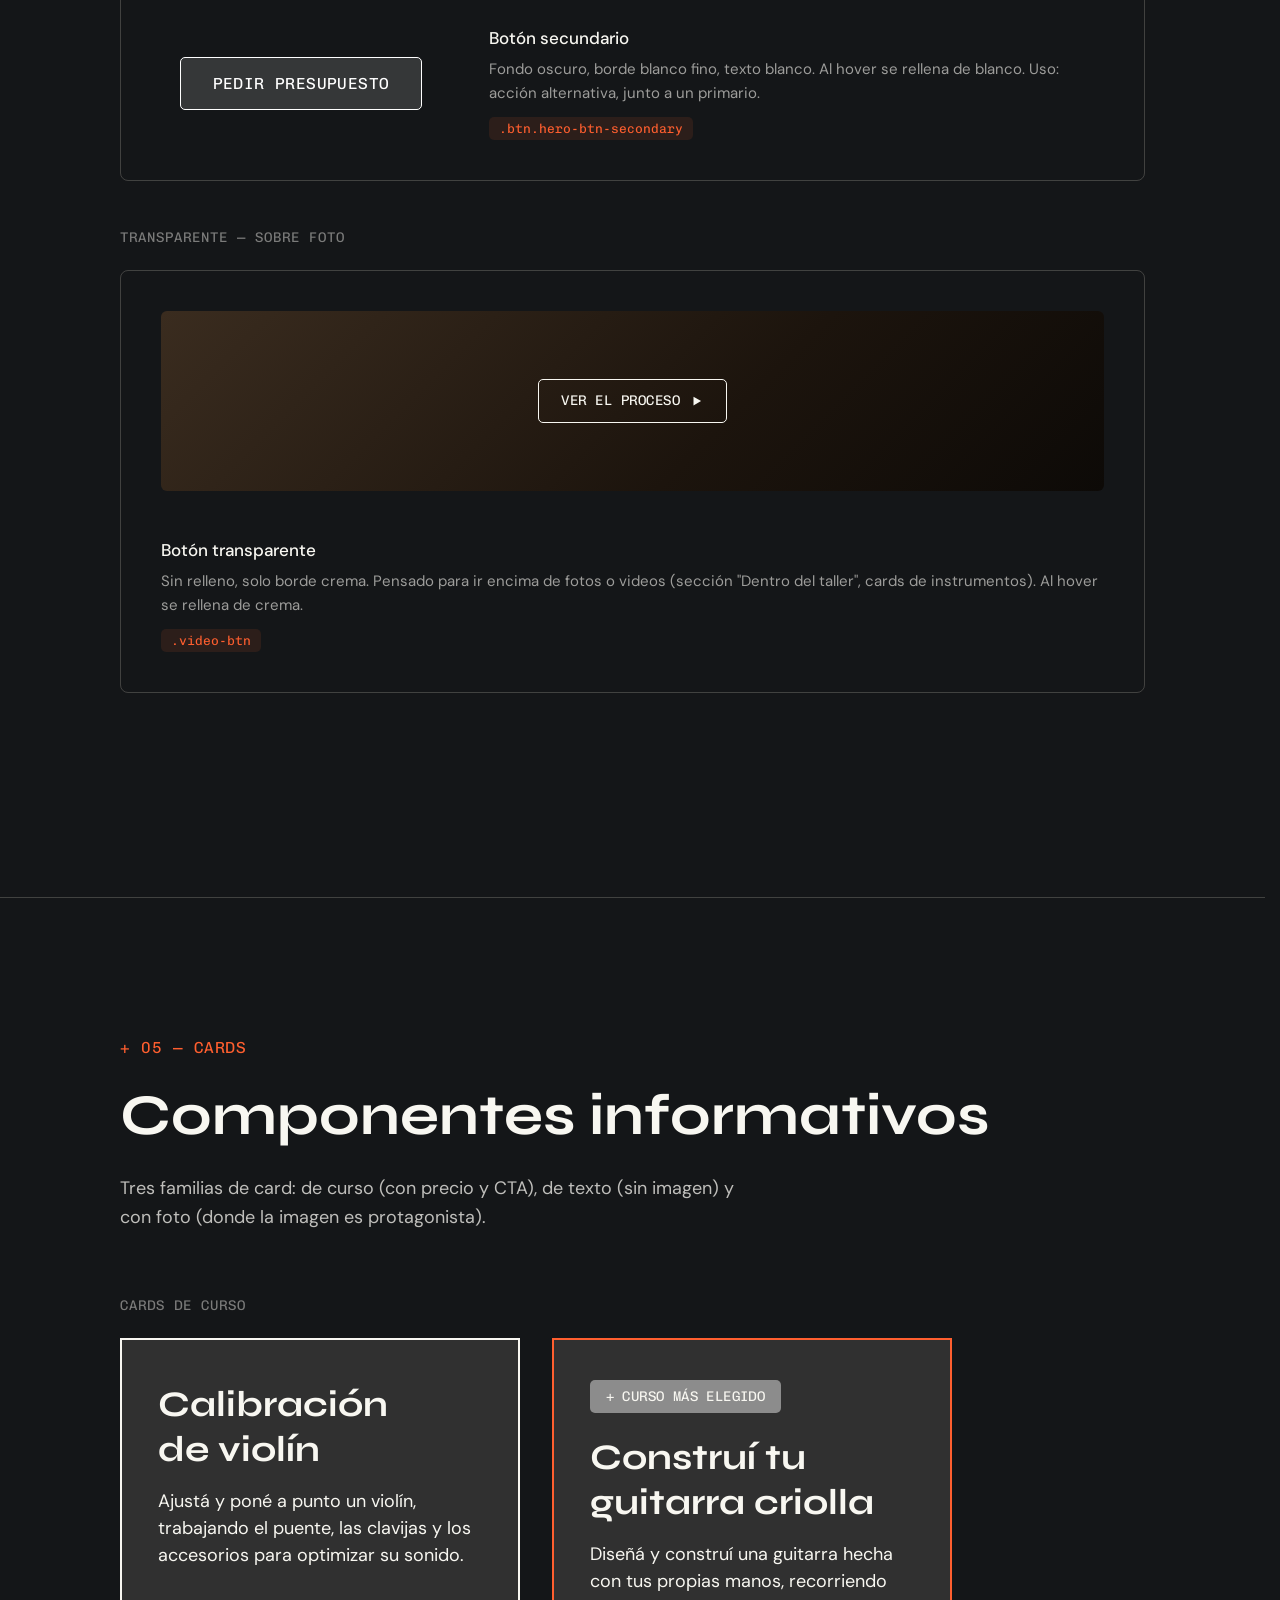
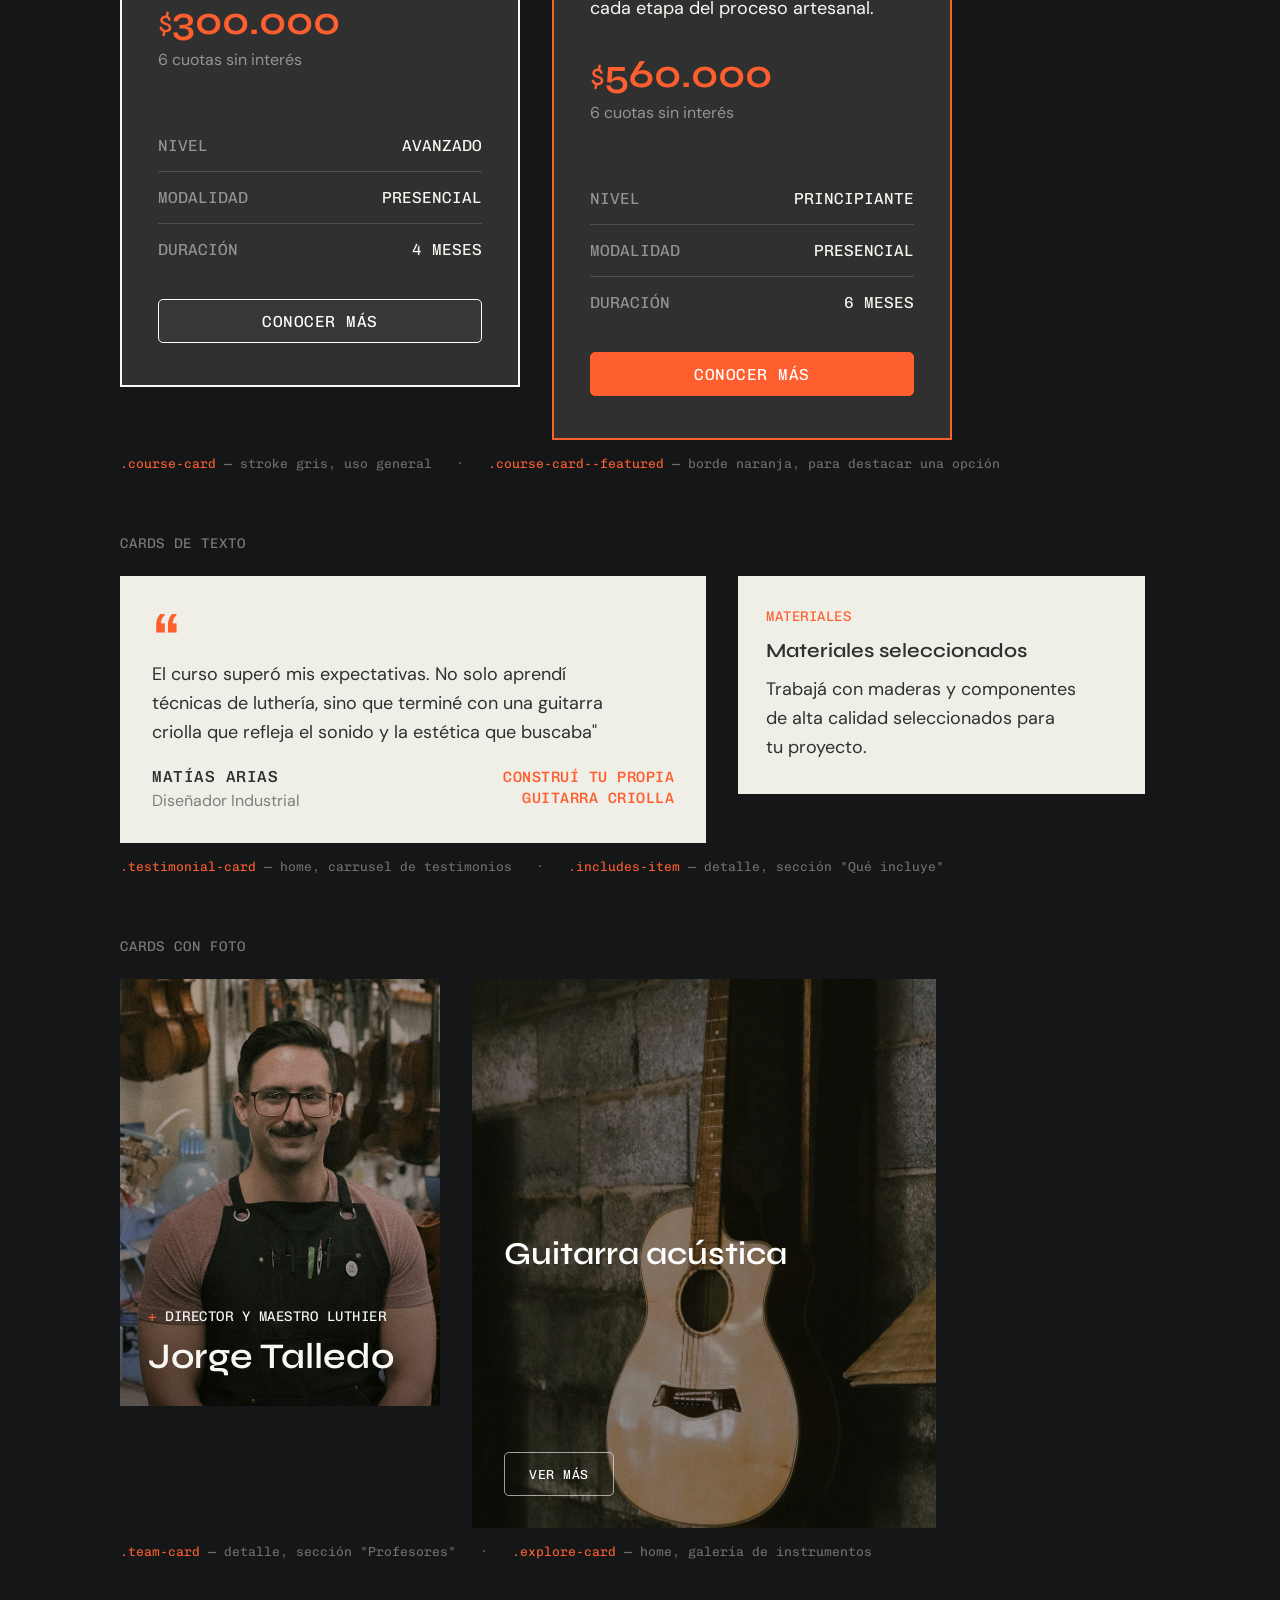
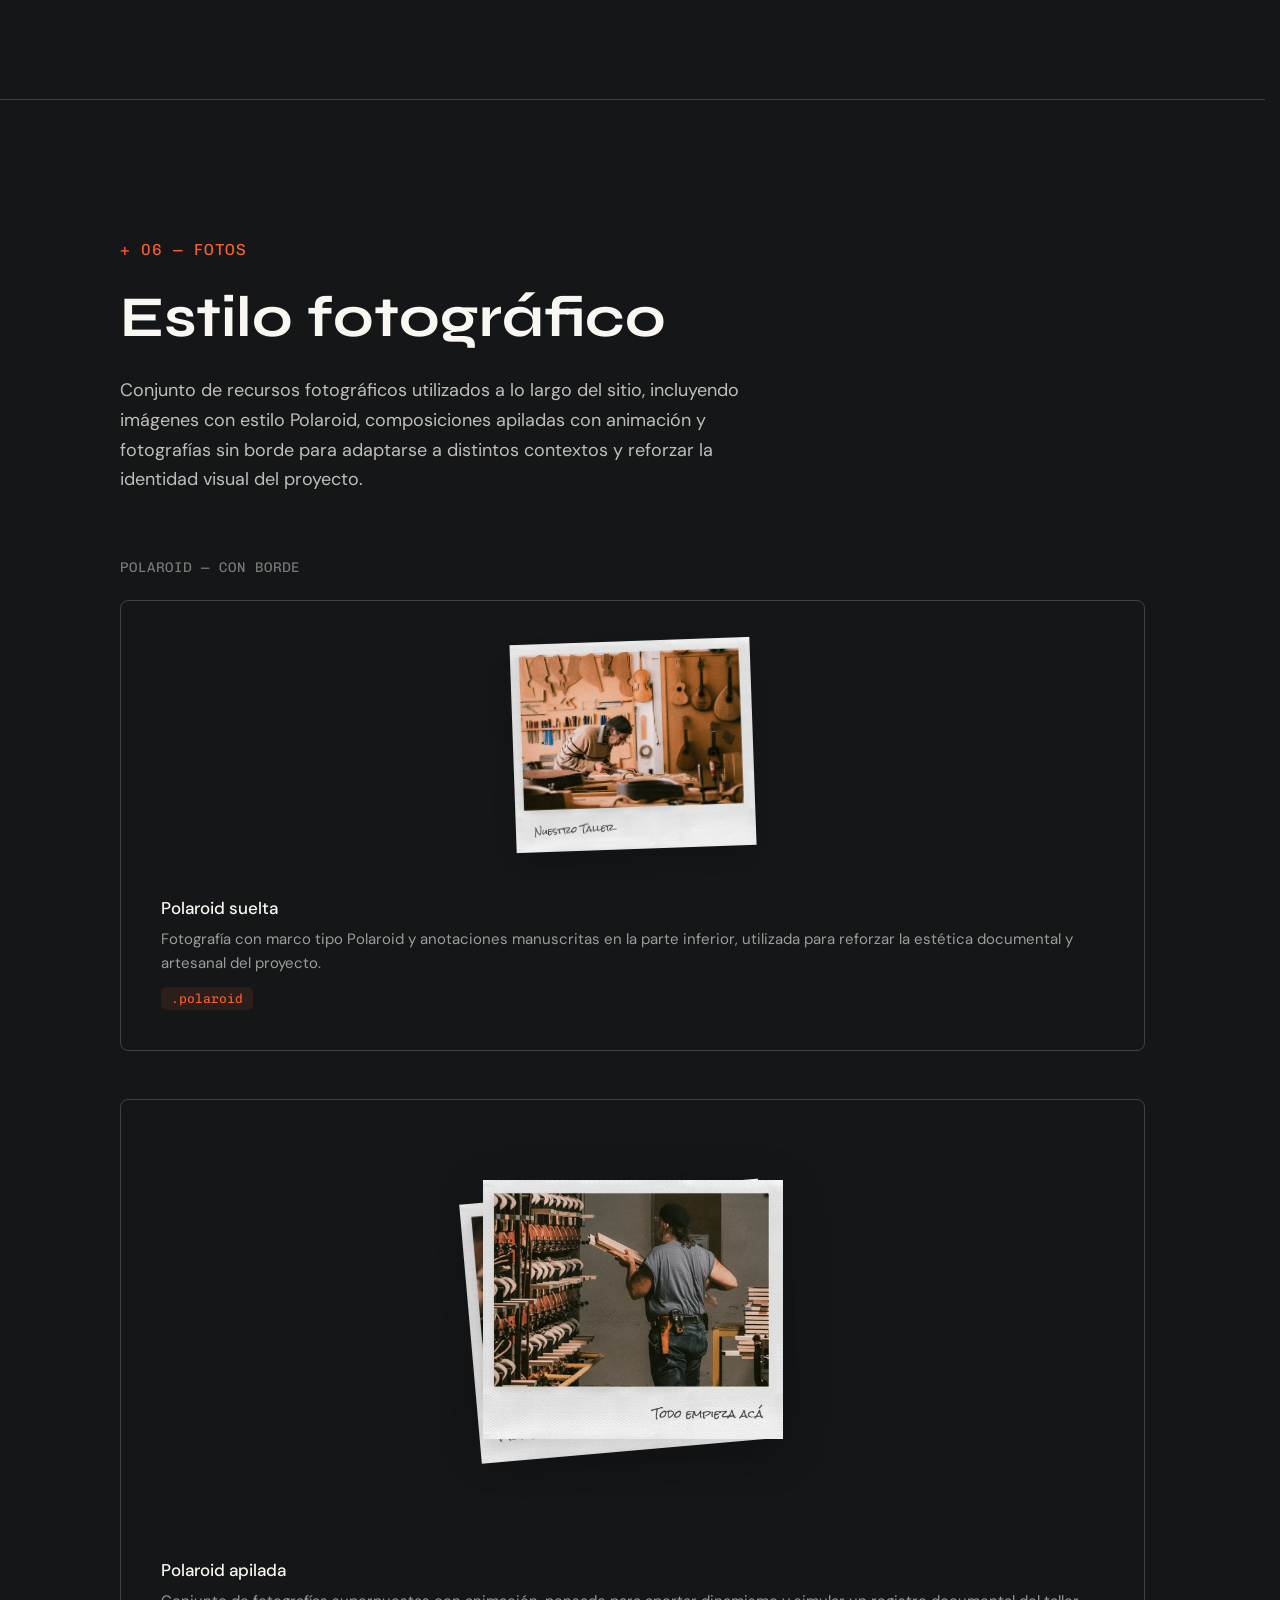
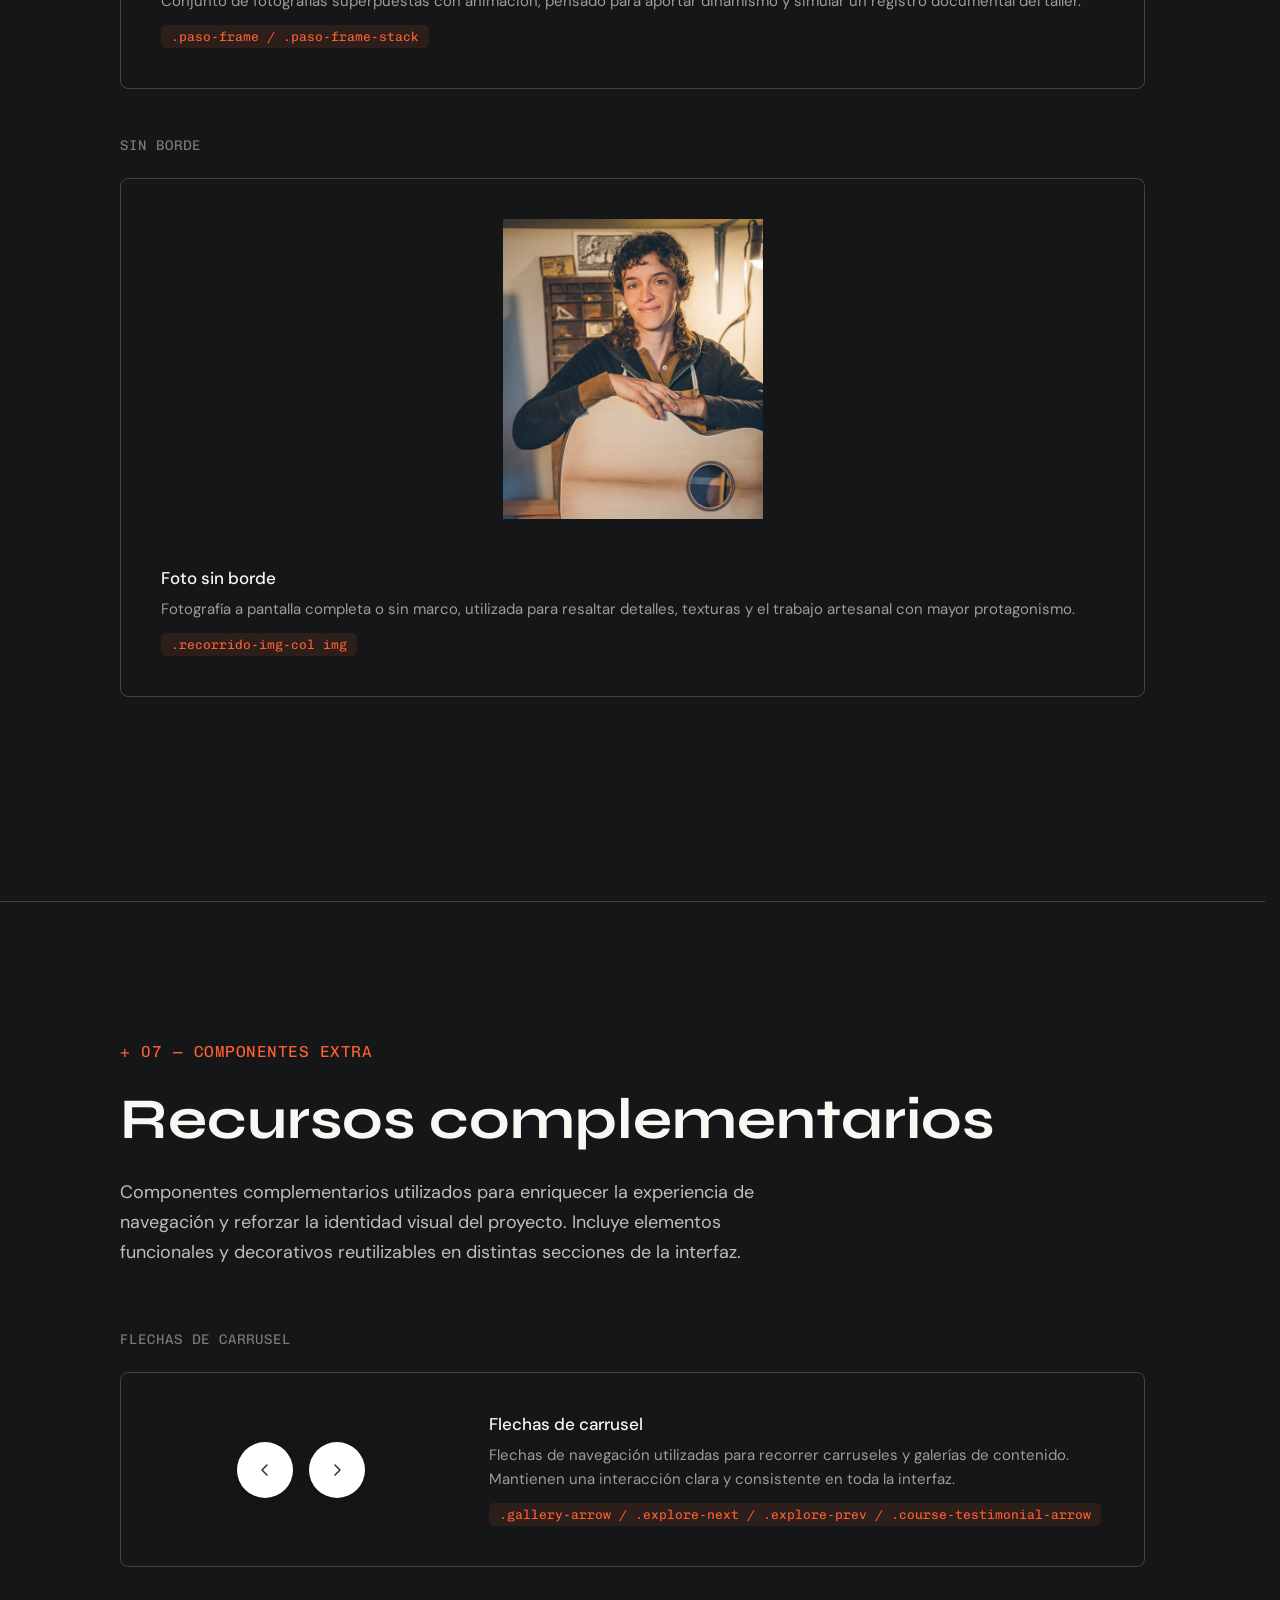
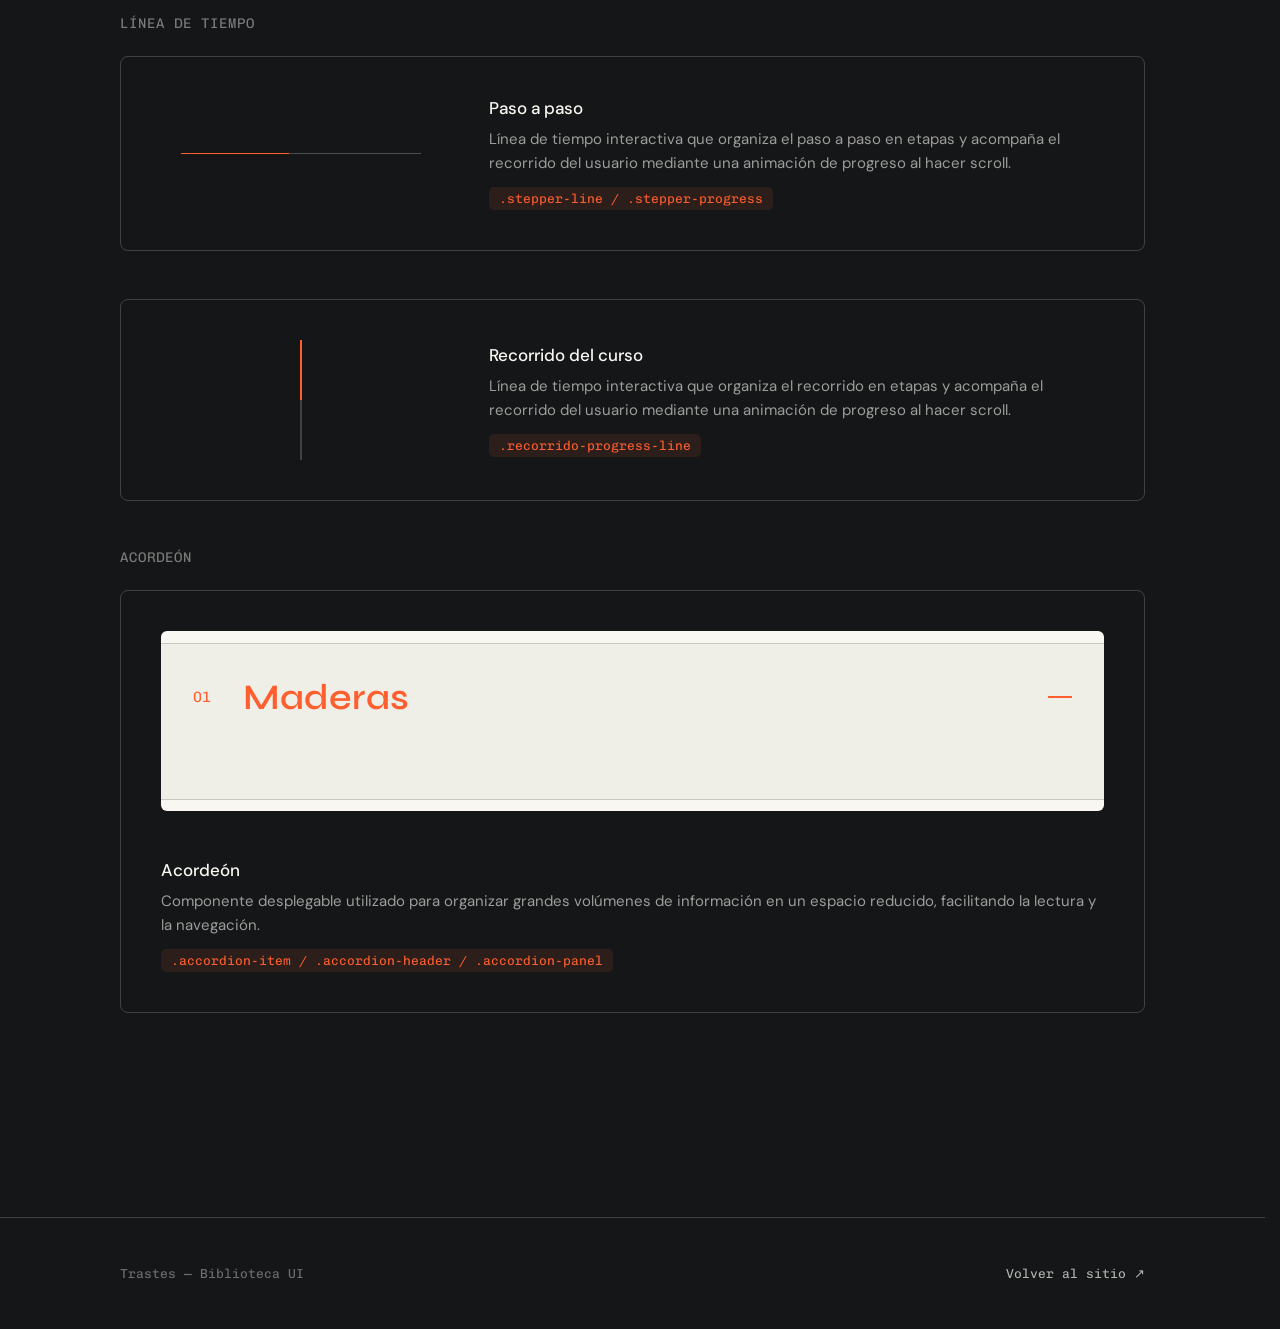
==== commit bc0bd713: "Add favicon to Logo section in biblioteca UI Co-Authored-By: Claude Haiku 4.5 <noreply@anthropic.com" ====
--- a/biblioteca-ui.html
+++ b/biblioteca-ui.html
@@ -89,17 +89,13 @@
         </div>
       </div>
 
-      <p class="lib-color-group-label">ÍCONO DE NAVEGACIÓN</p>
+      <p class="lib-color-group-label">FAVICON</p>
       <div class="lib-logo-grid">
         <div class="lib-logo-card lib-logo-card--dark">
-          <button class="hamburger" aria-label="Abrir menú" aria-expanded="false" style="display: flex; flex-direction: column; justify-content: center; gap: 5px; width: 28px; height: 20px; background: none; border: none; cursor: pointer; padding: 20px; margin: 0 auto;">
-            <span style="display: block; width: 24px; height: 2px; background-color: var(--cream); border-radius: 2px;"></span>
-            <span style="display: block; width: 24px; height: 2px; background-color: var(--cream); border-radius: 2px;"></span>
-            <span style="display: block; width: 24px; height: 2px; background-color: var(--cream); border-radius: 2px;"></span>
-          </button>
+          <img src="assets/img/Icono_3.svg" alt="Favicon Trastes" style="width: 64px; height: 64px;">
           <div class="lib-logo-card-info">
-            <span class="lib-logo-card-name">Nav Icon</span>
-            <span class="lib-logo-card-usage">Menú hamburguesa sobre fondo oscuro</span>
+            <span class="lib-logo-card-name">Favicon</span>
+            <span class="lib-logo-card-usage">Ícono de pestaña del navegador</span>
           </div>
         </div>
       </div>
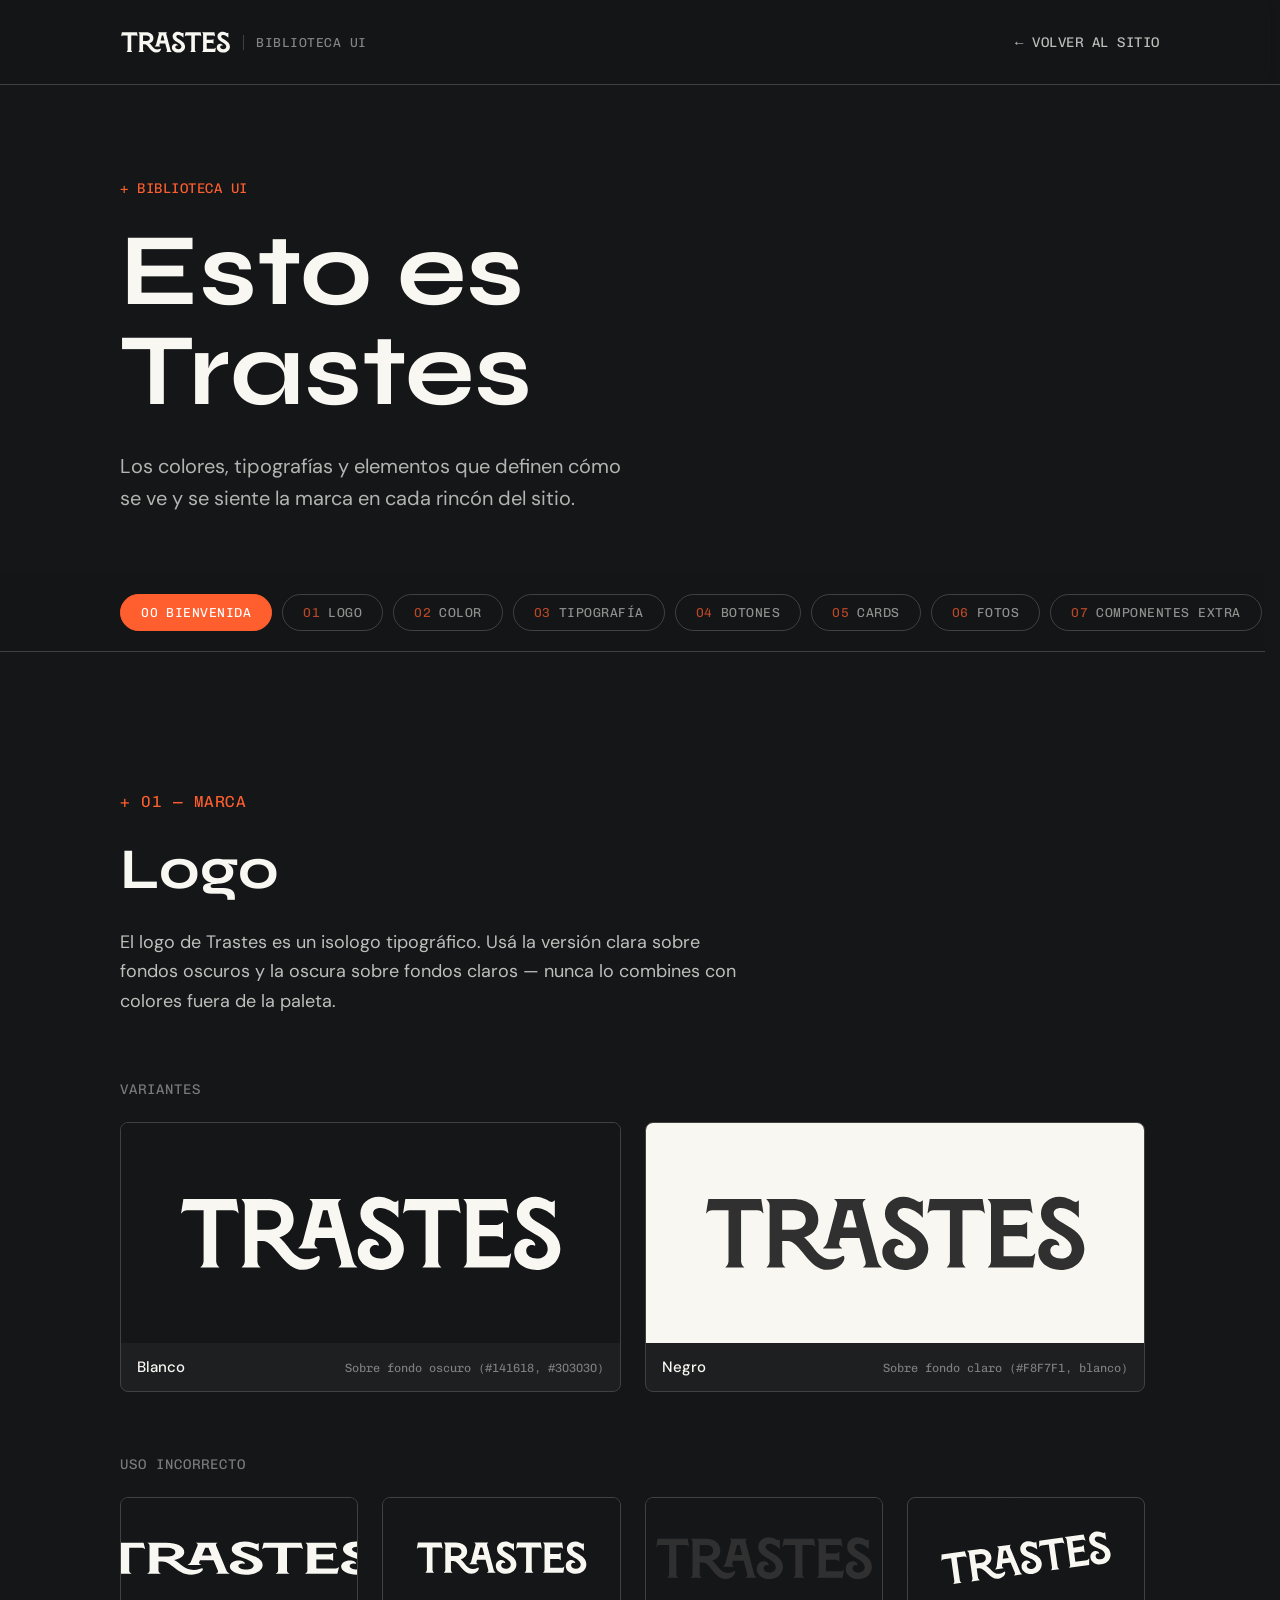
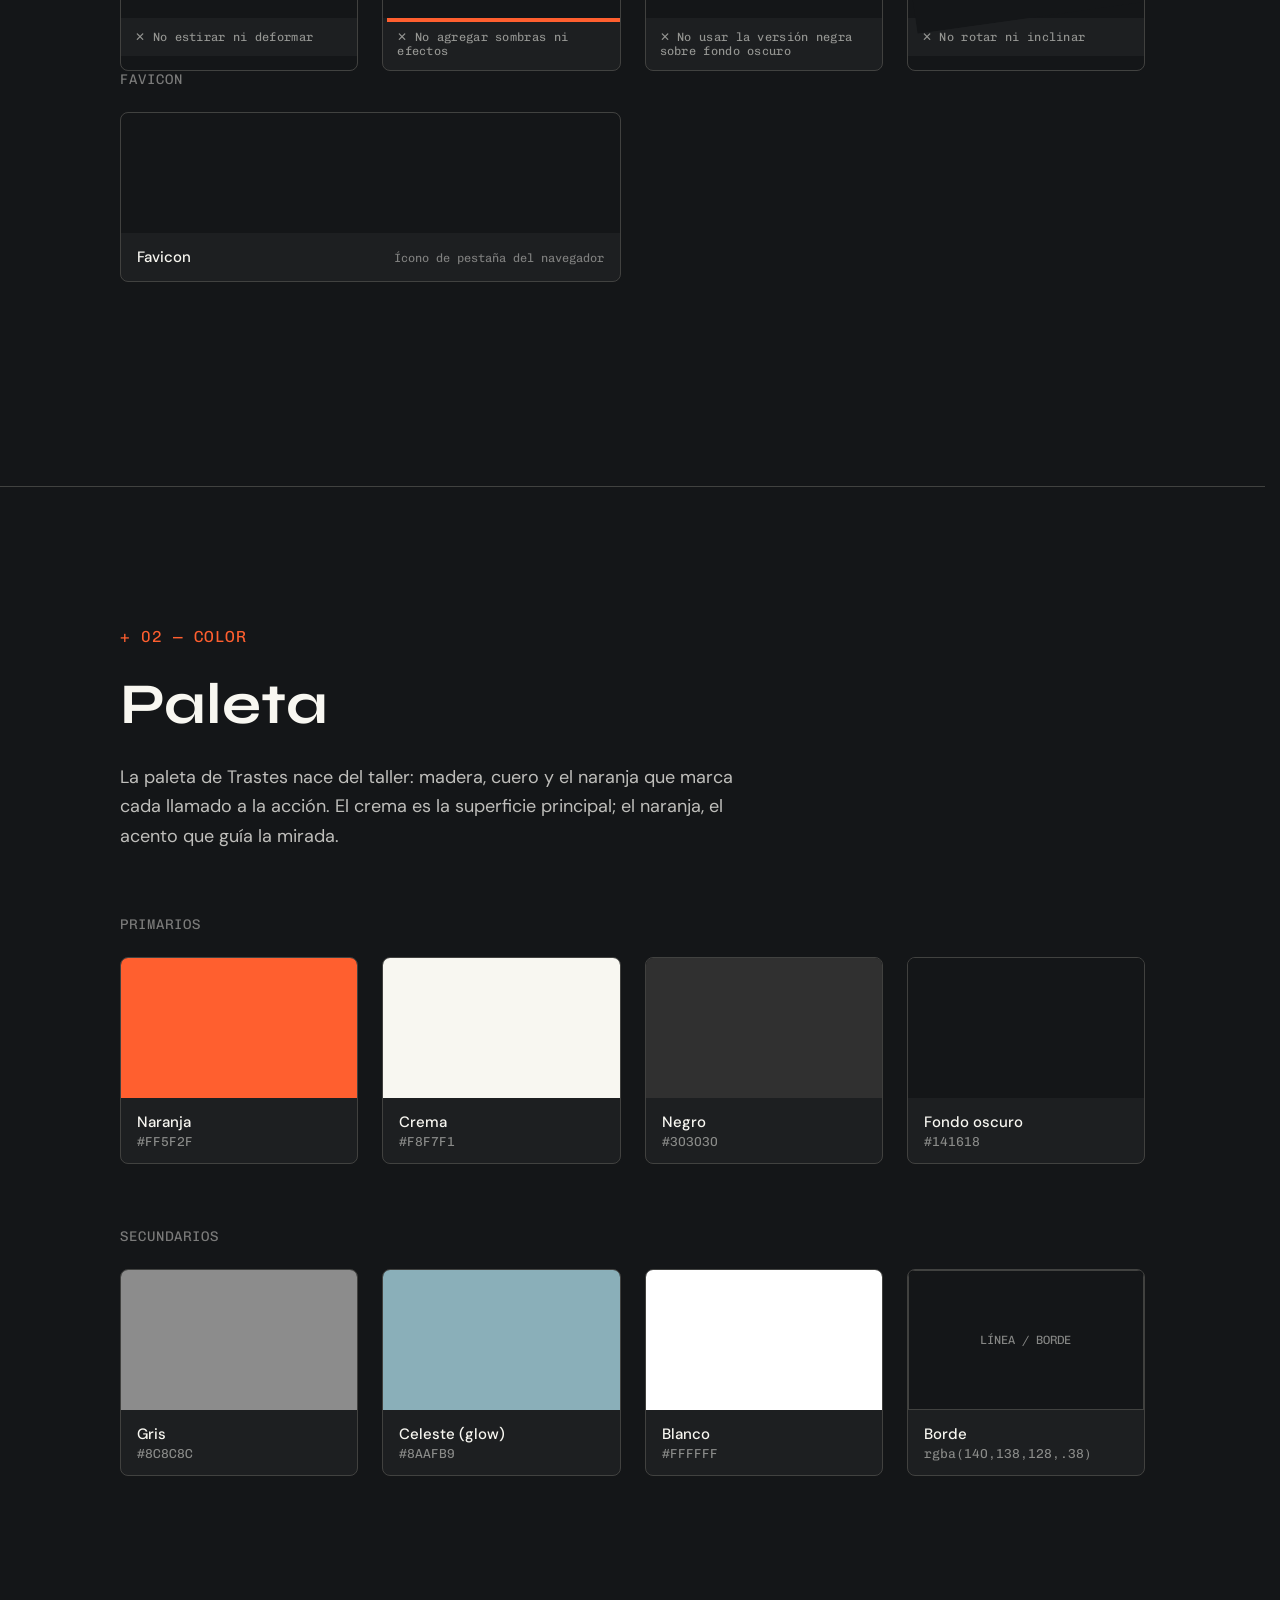
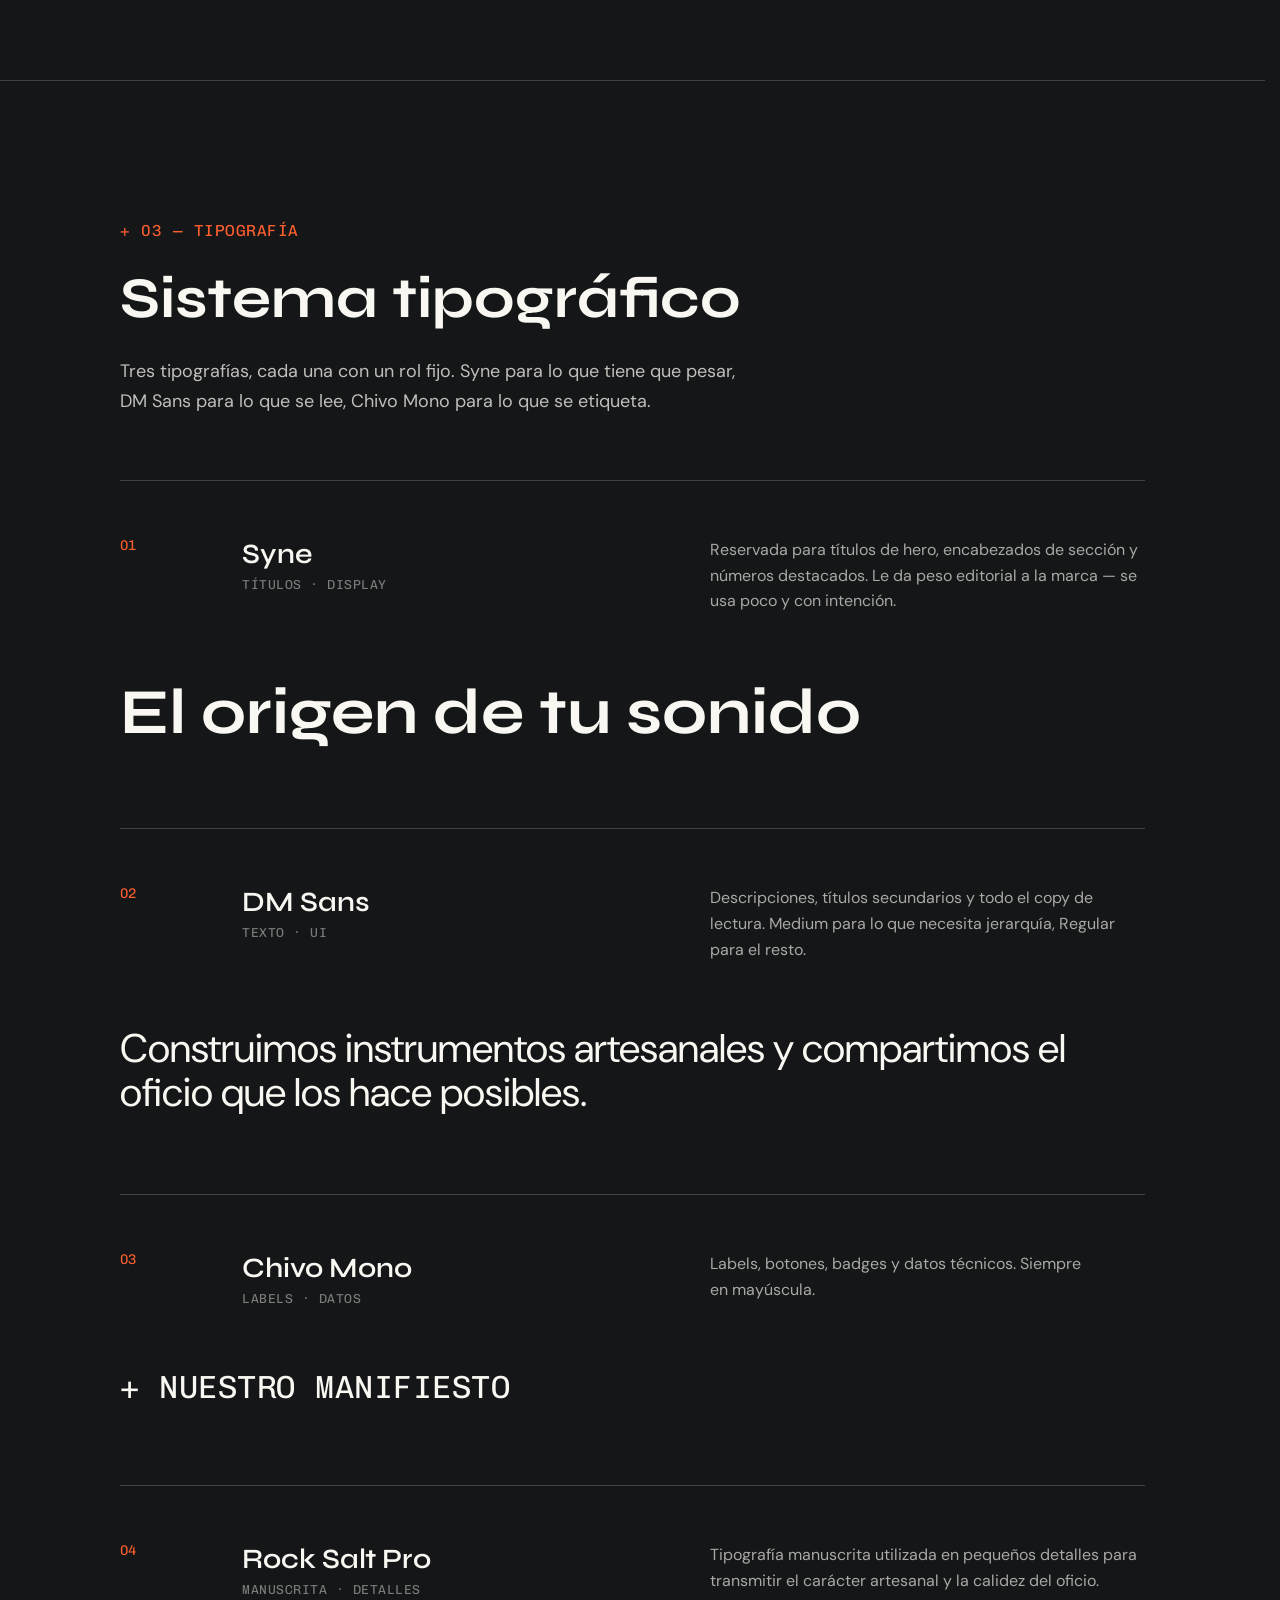
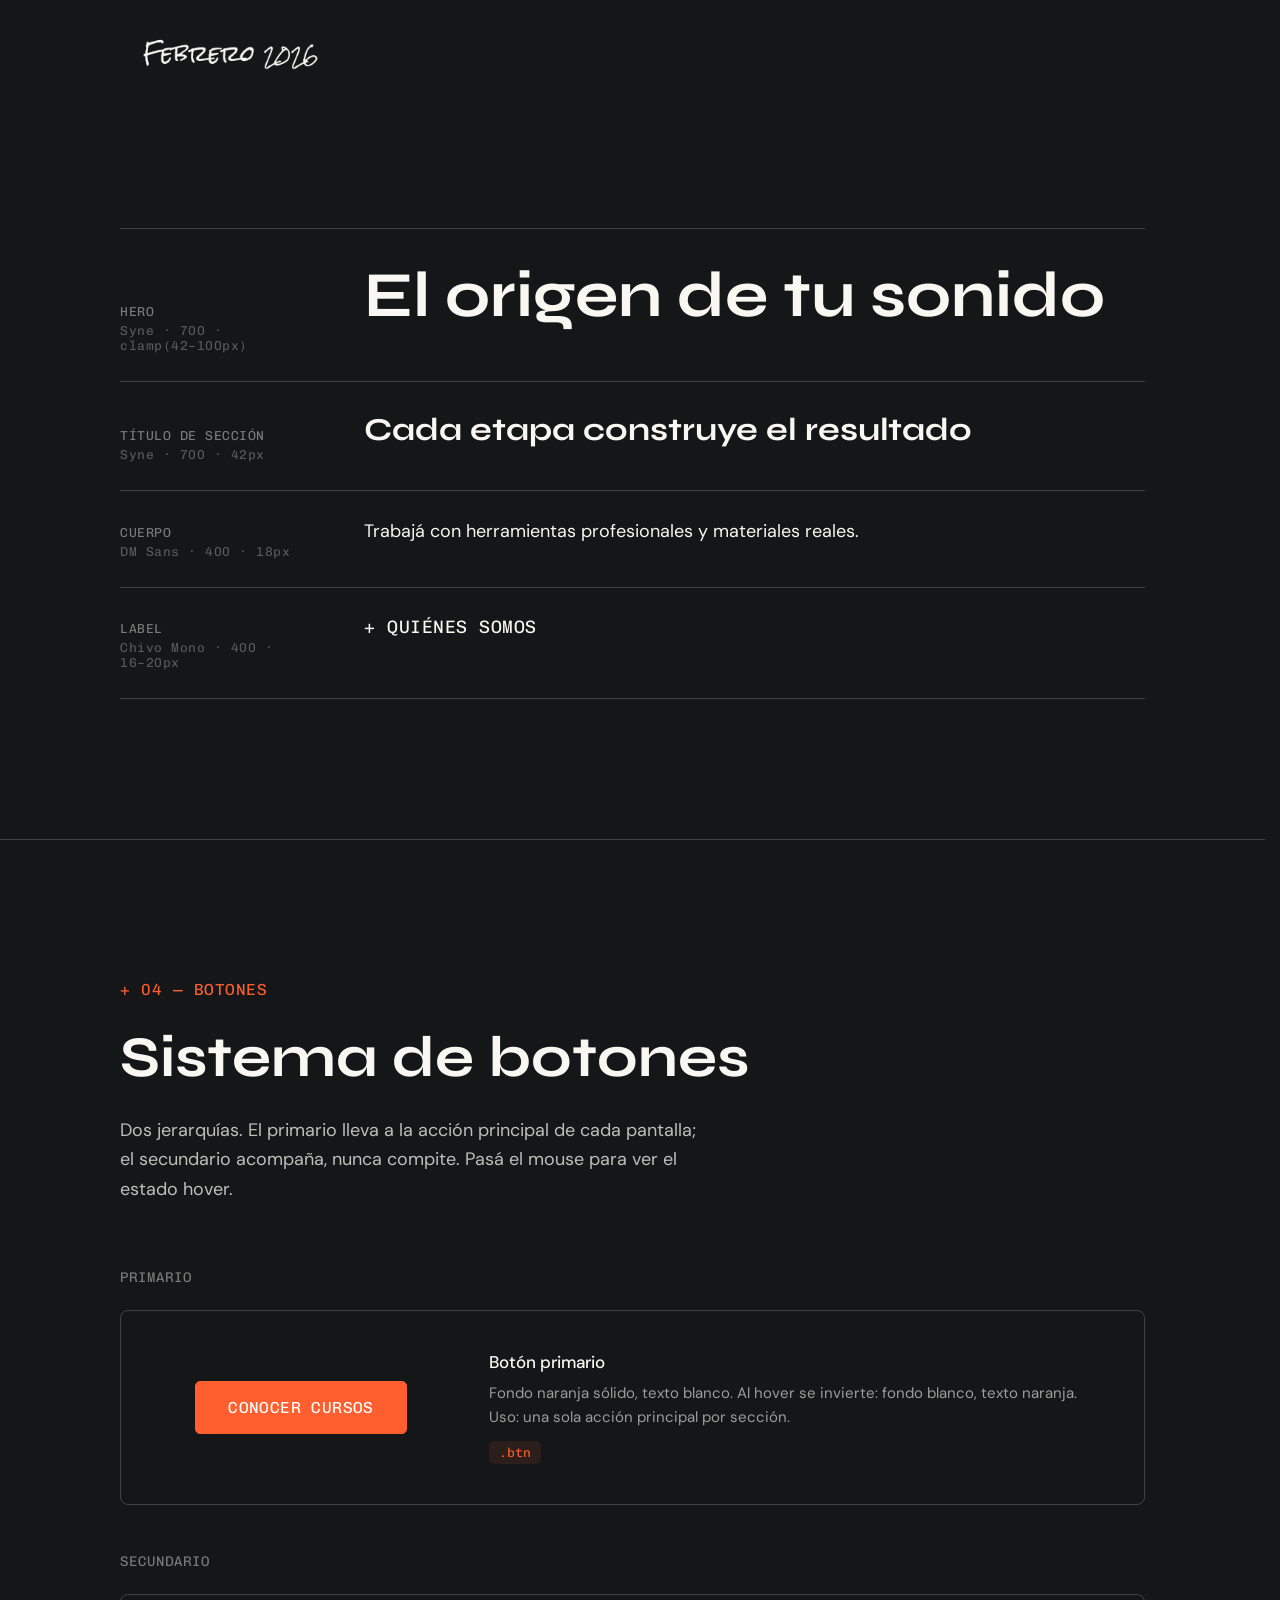
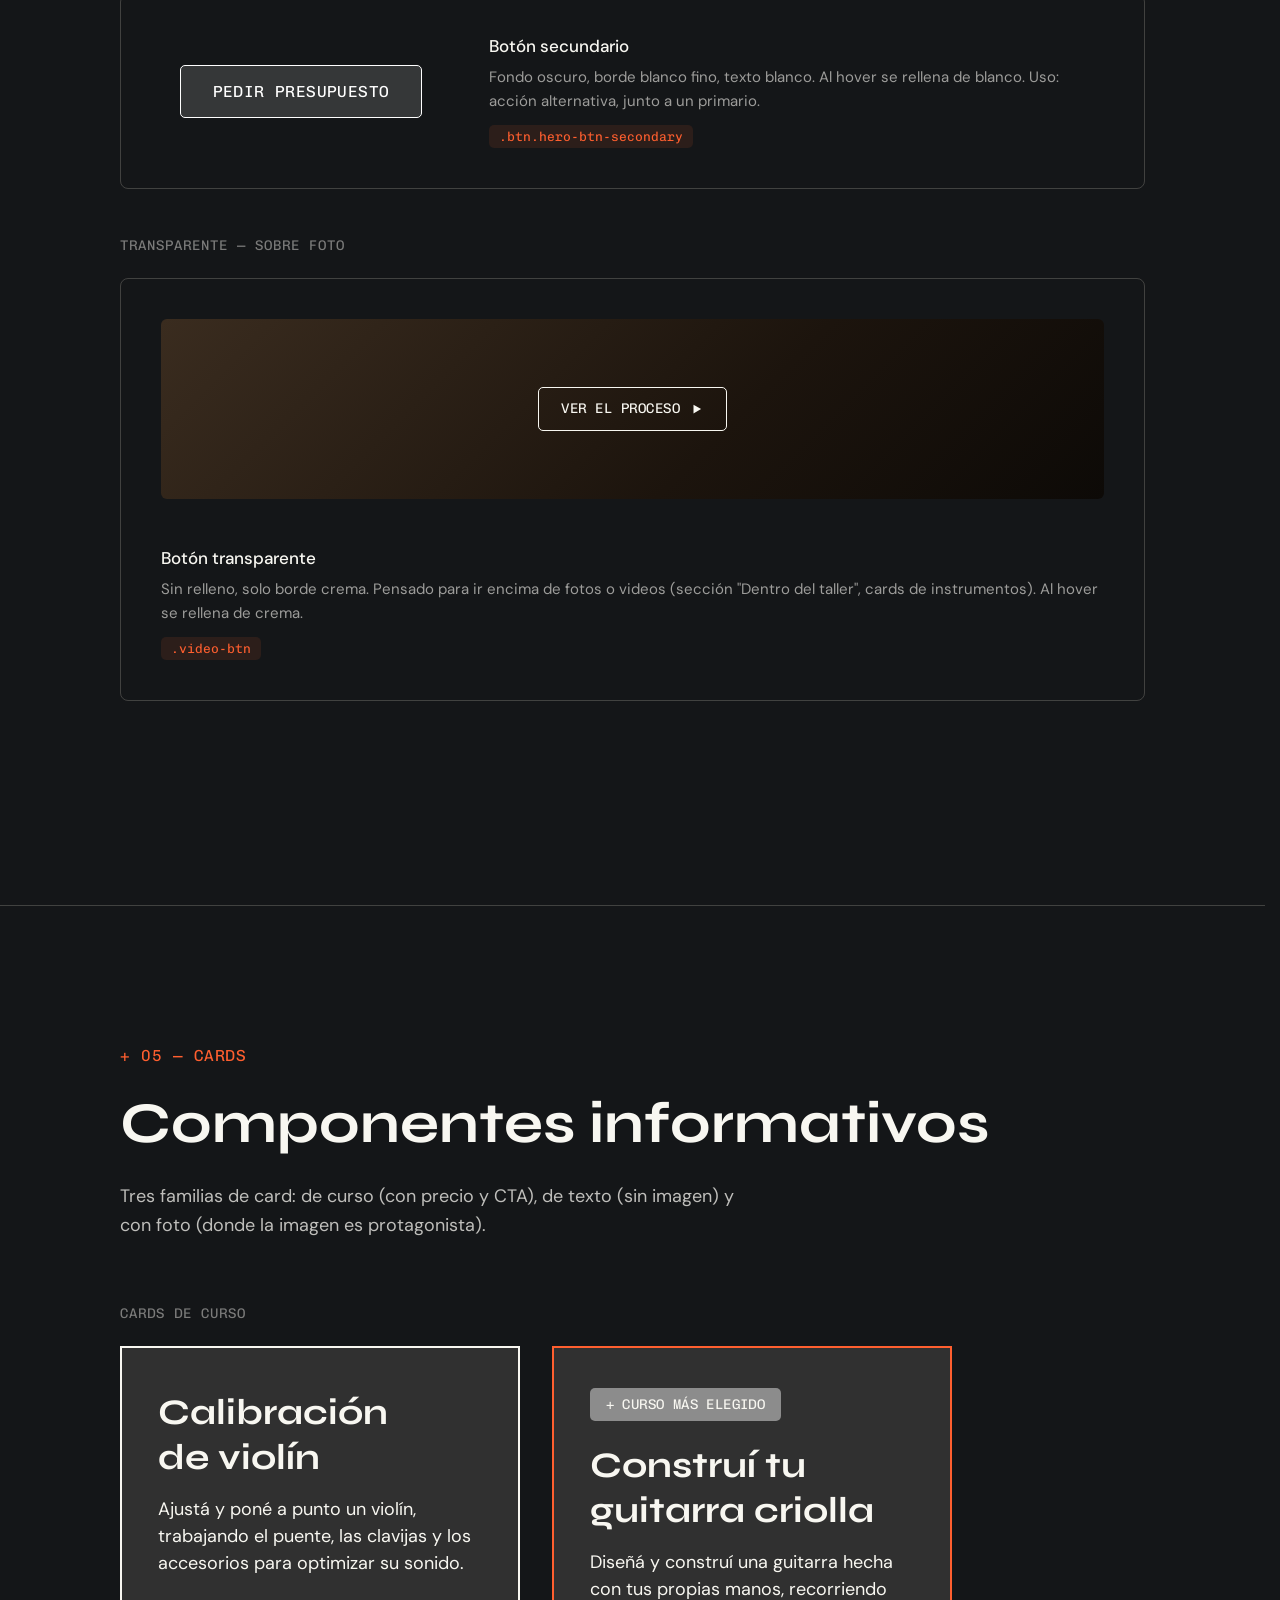
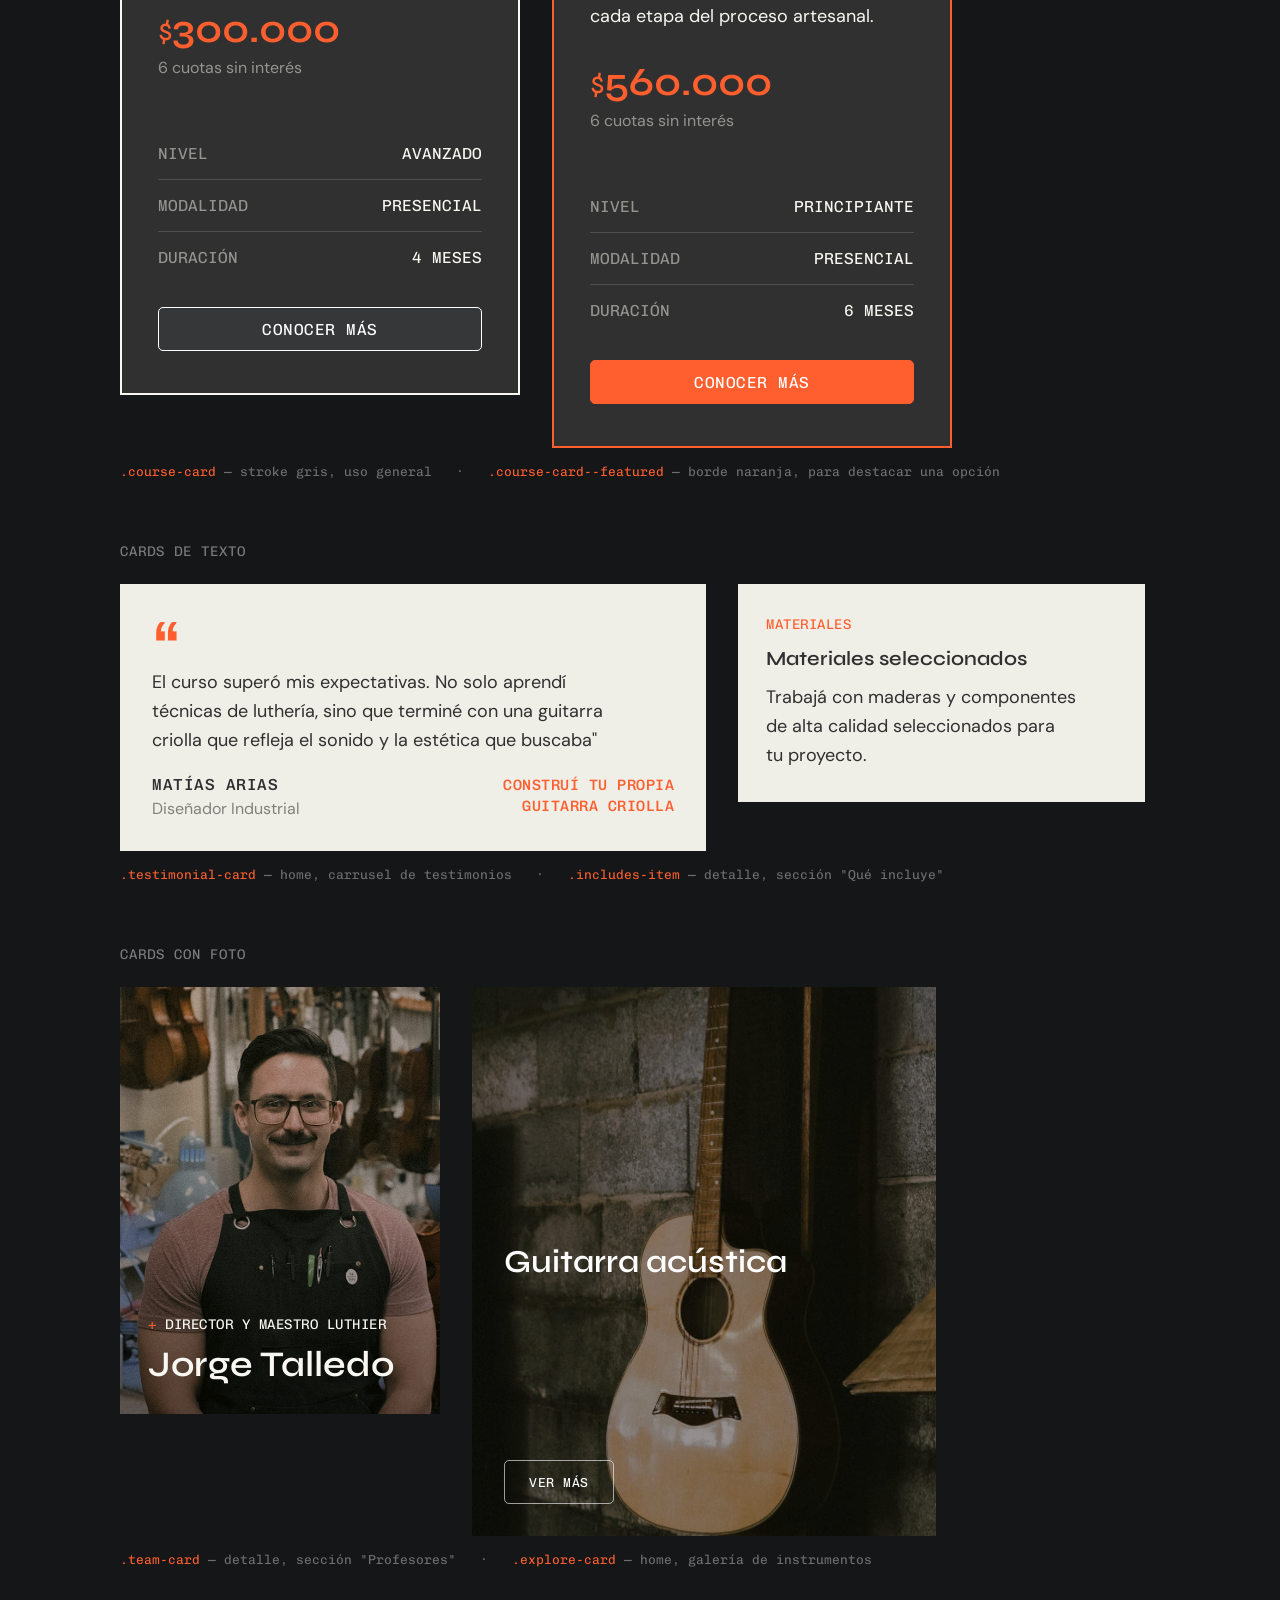
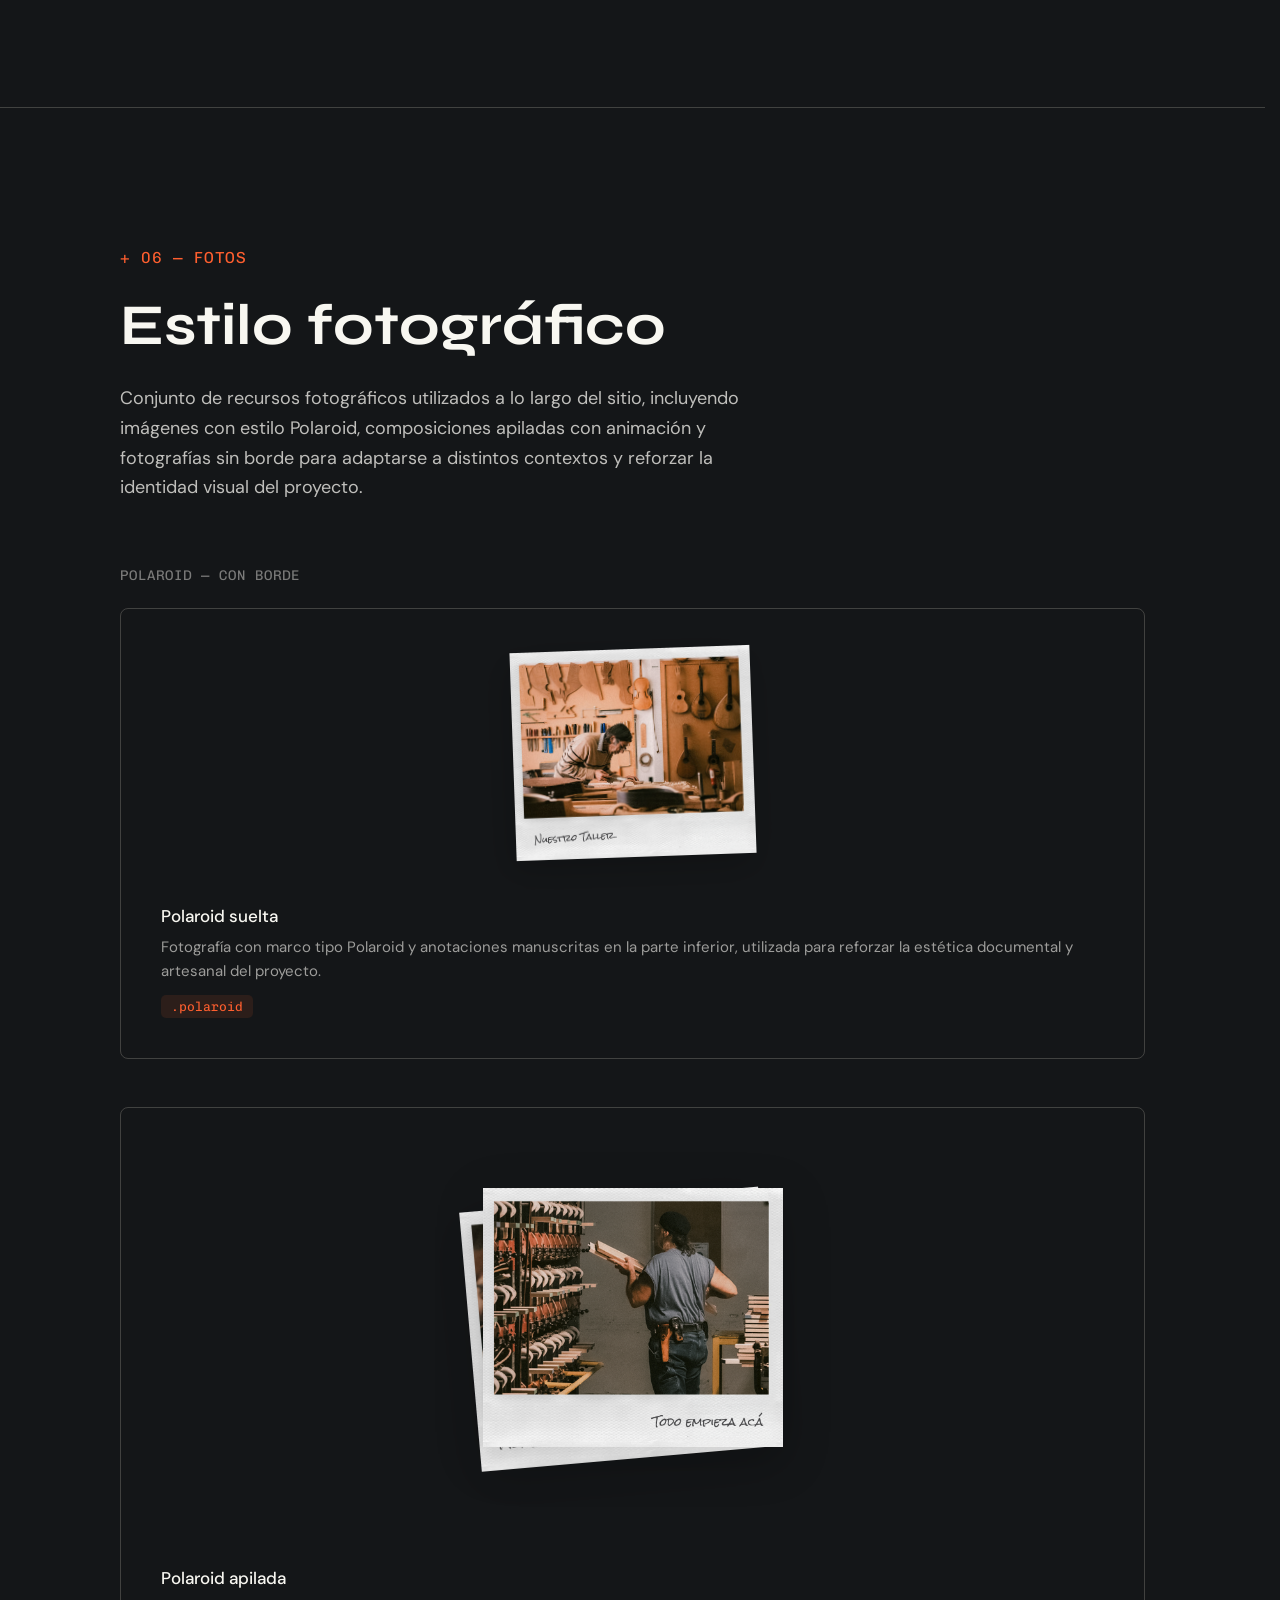
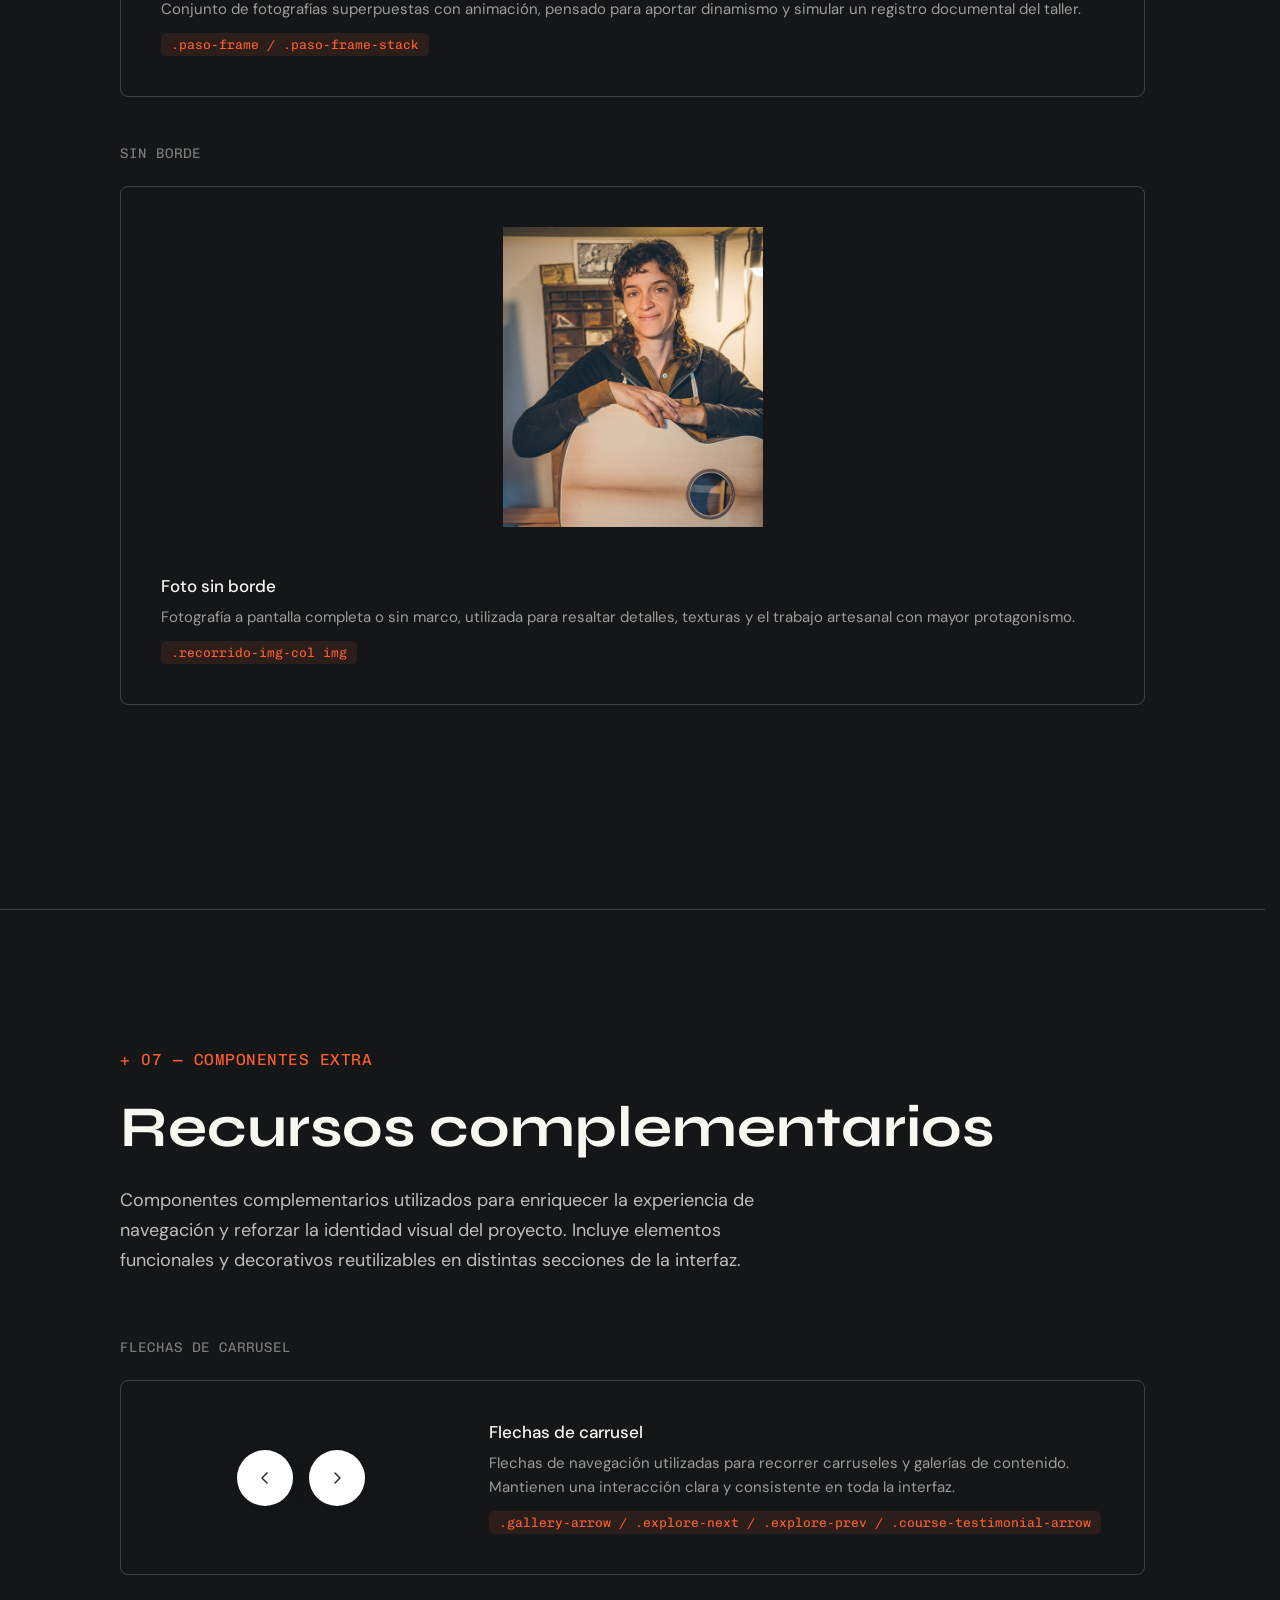
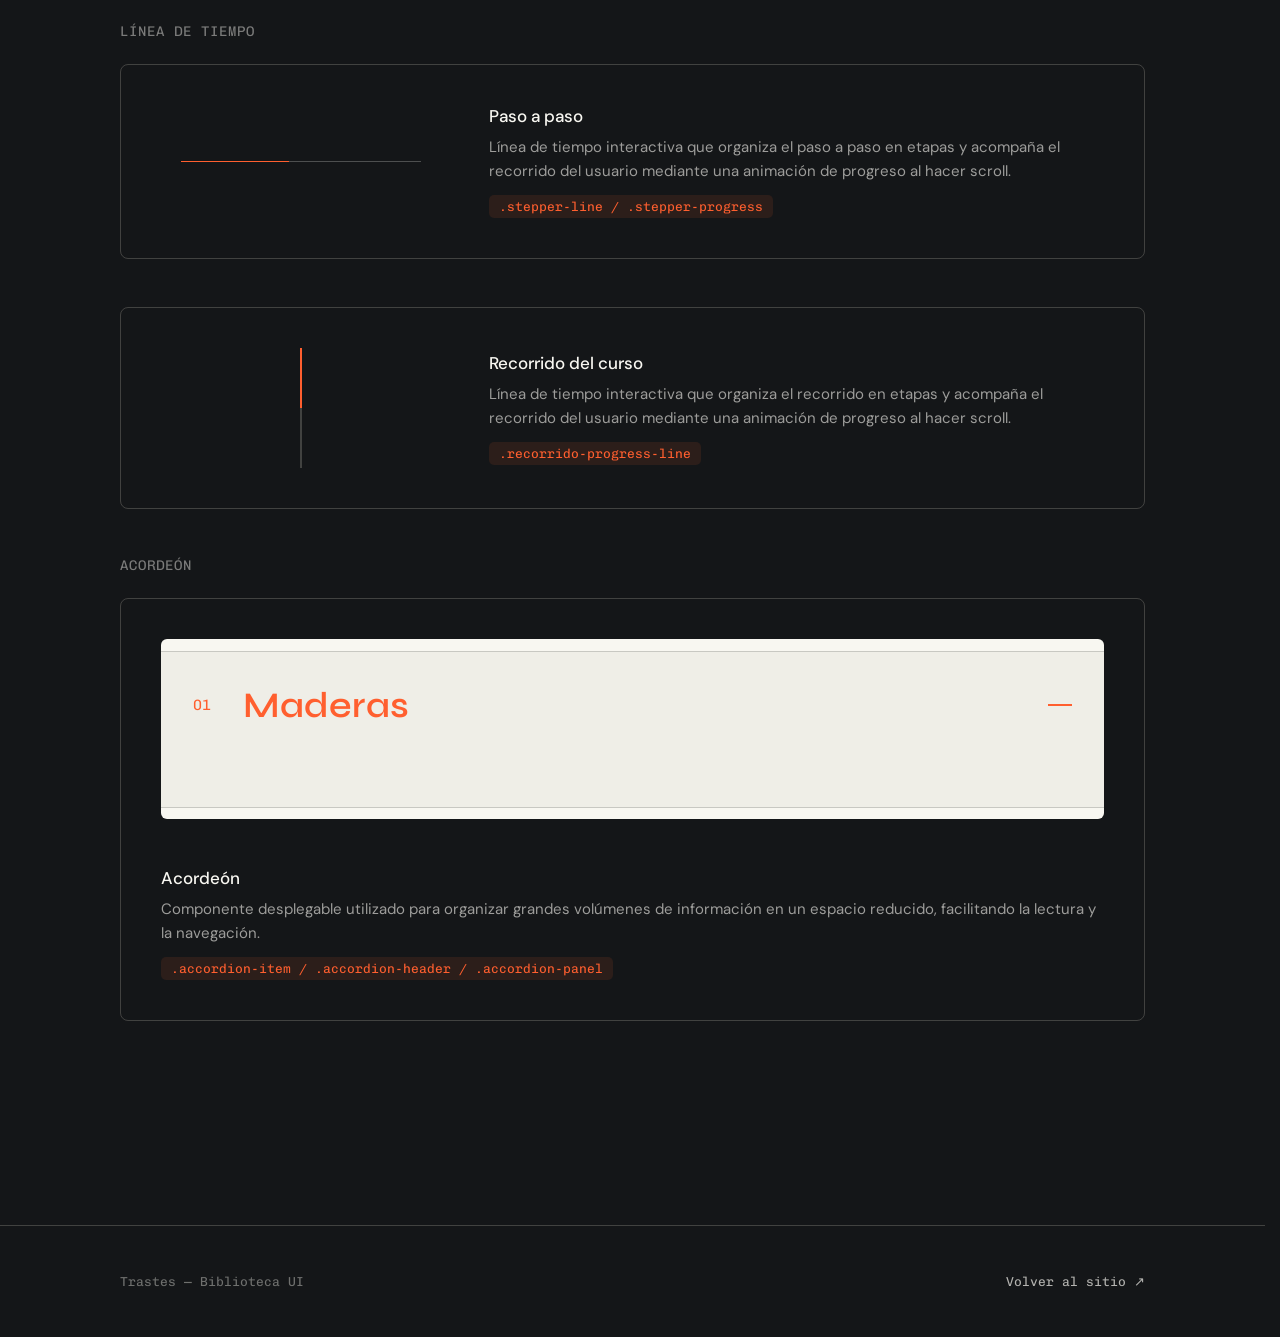
==== commit 2387a662: "Fix favicon display in biblioteca UI Co-Authored-By: Claude Haiku 4.5 <noreply@anthropic.com>" ====
--- a/biblioteca-ui.html
+++ b/biblioteca-ui.html
@@ -92,7 +92,9 @@
       <p class="lib-color-group-label">FAVICON</p>
       <div class="lib-logo-grid">
         <div class="lib-logo-card lib-logo-card--dark">
-          <img src="assets/img/Icono_3.svg" alt="Favicon Trastes" style="width: 64px; height: 64px;">
+          <div style="width: 120px; height: 120px; display: flex; align-items: center; justify-content: center; margin: 0 auto;">
+            <img src="assets/img/Icono_3.svg" alt="Favicon Trastes" style="width: 80px; height: 80px;">
+          </div>
           <div class="lib-logo-card-info">
             <span class="lib-logo-card-name">Favicon</span>
             <span class="lib-logo-card-usage">Ícono de pestaña del navegador</span>
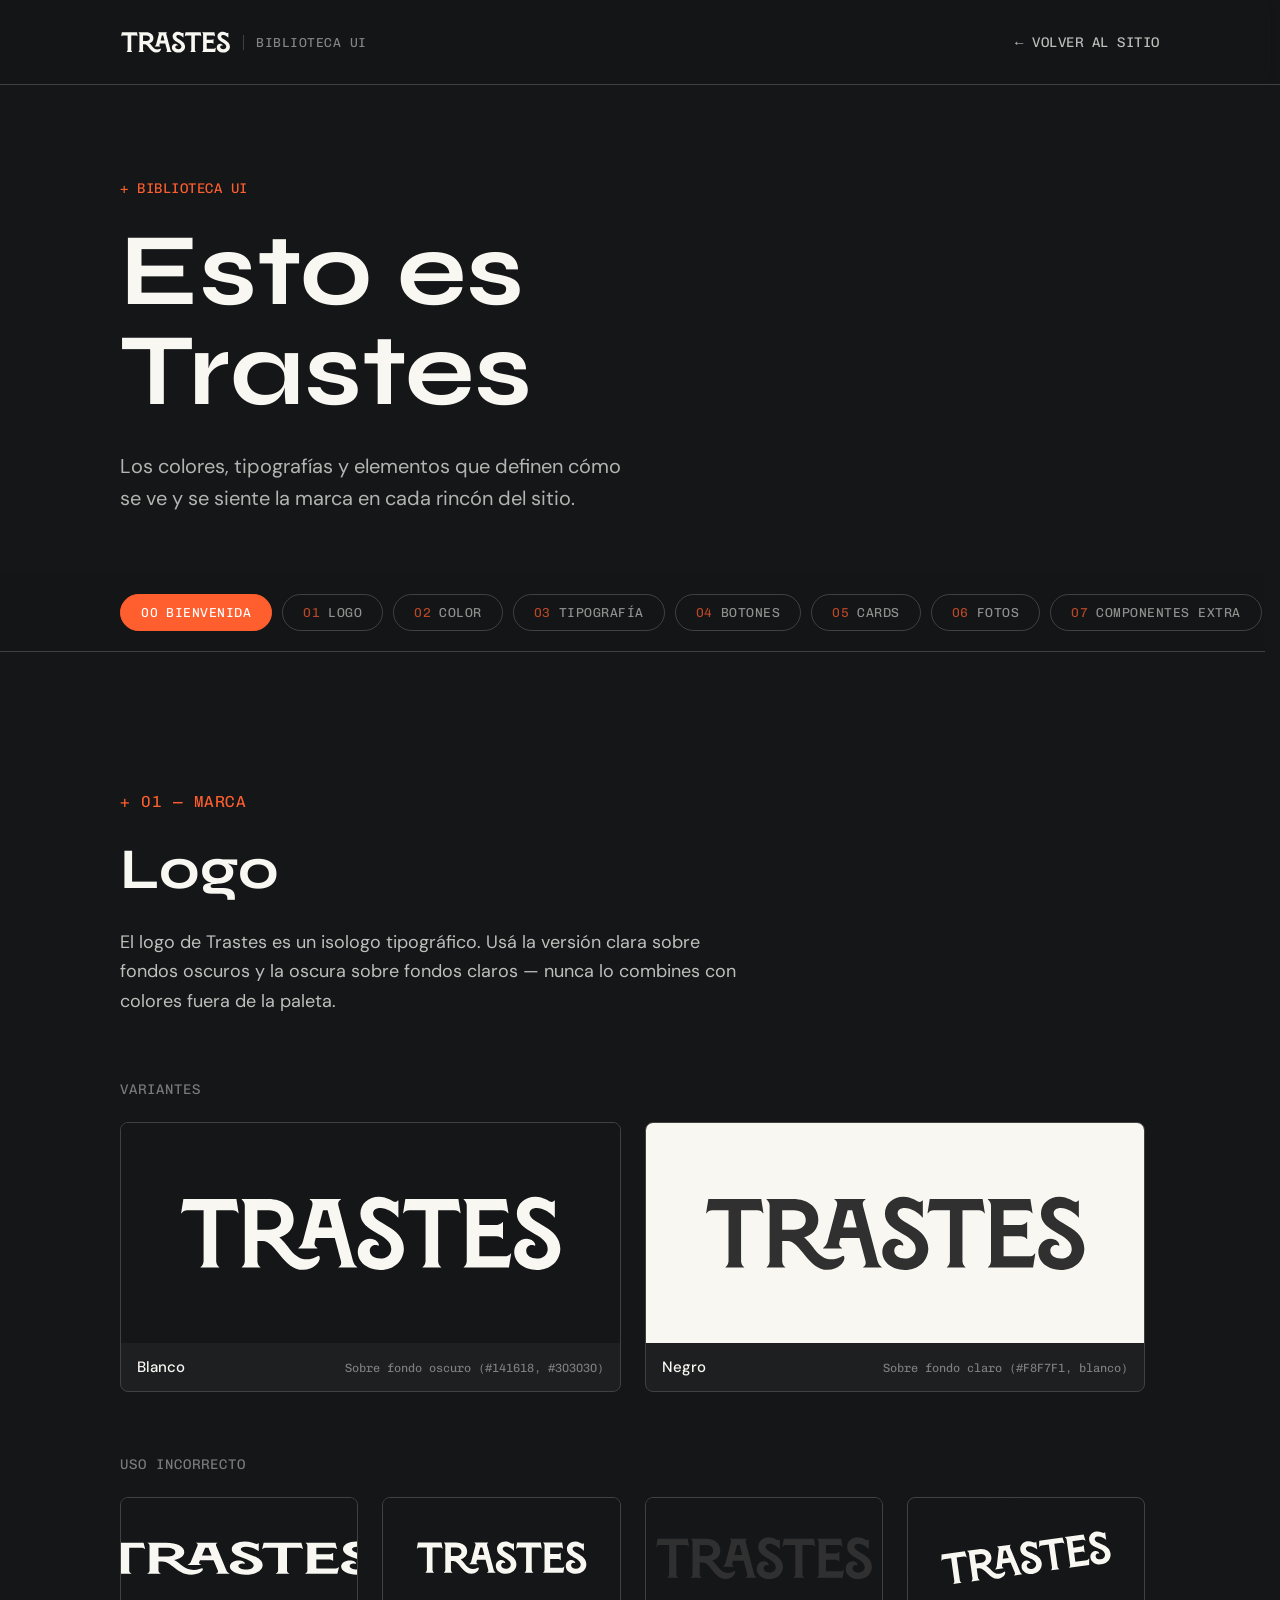
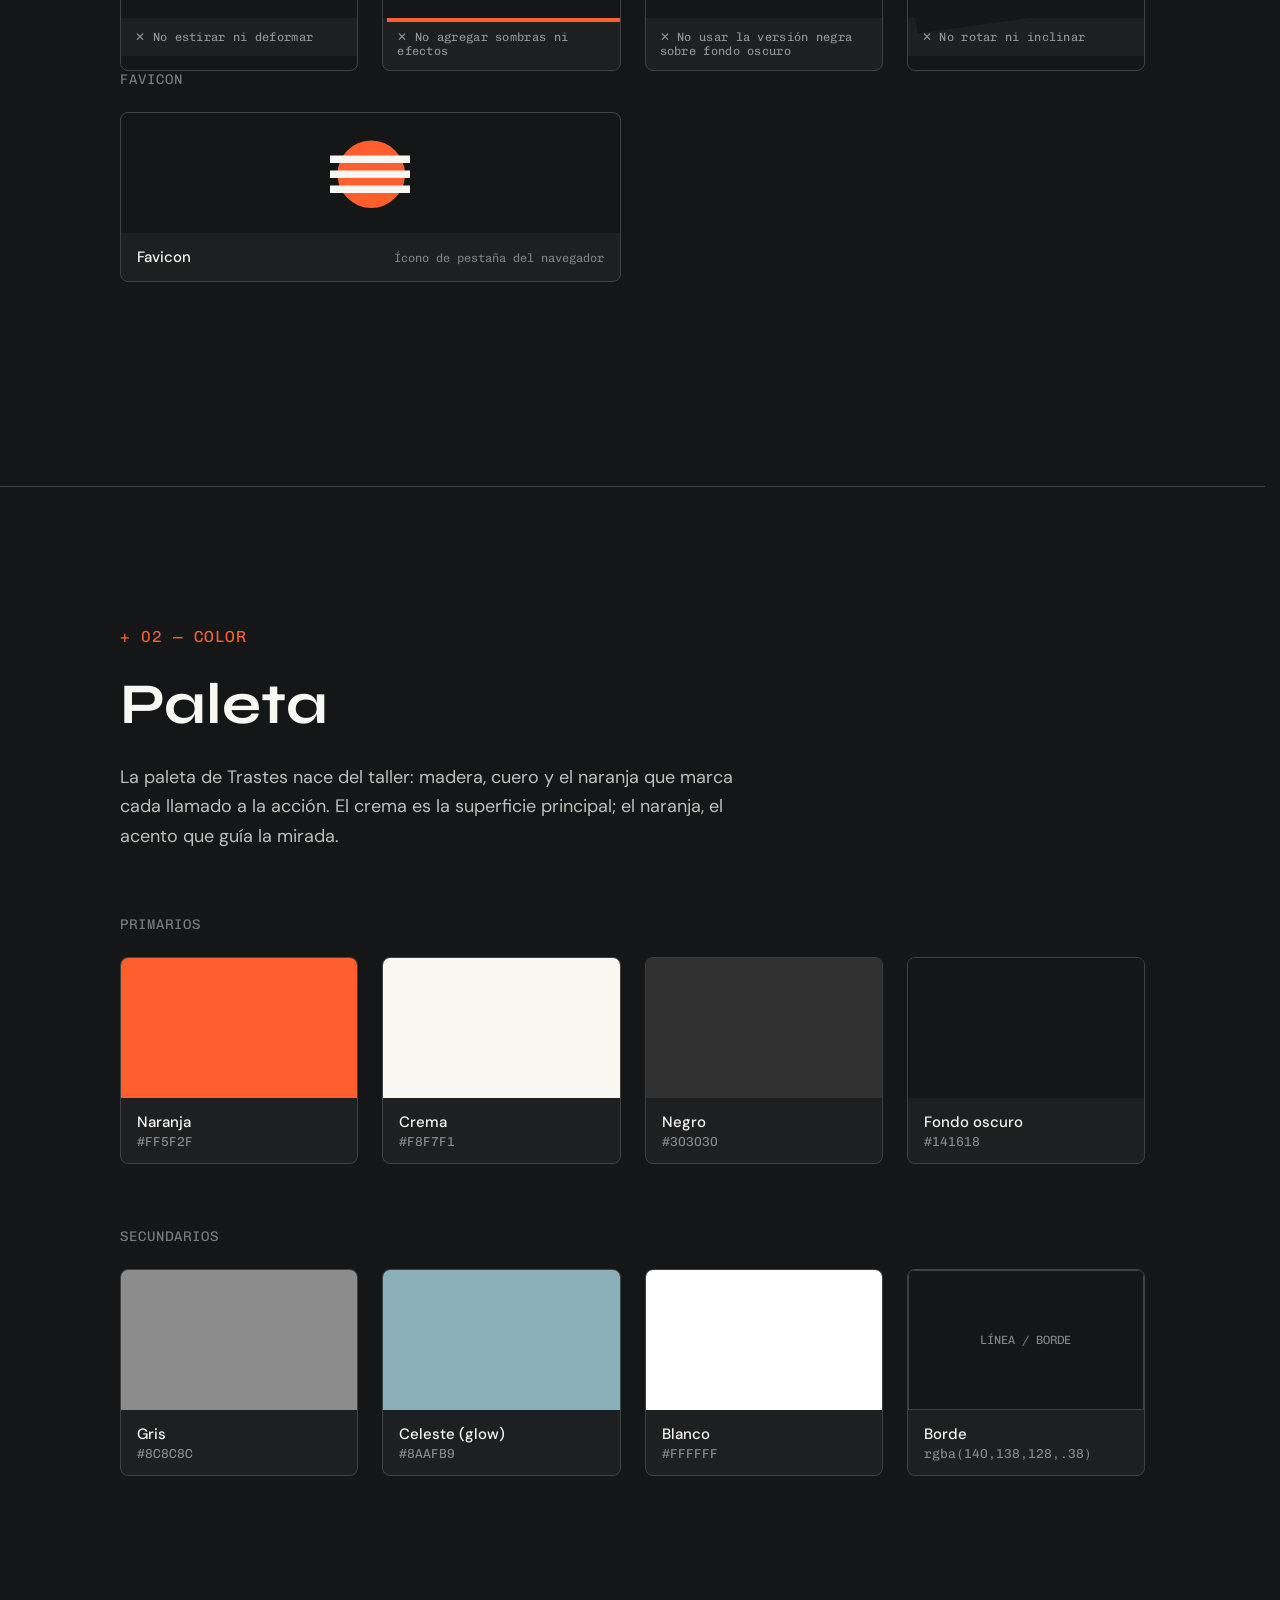
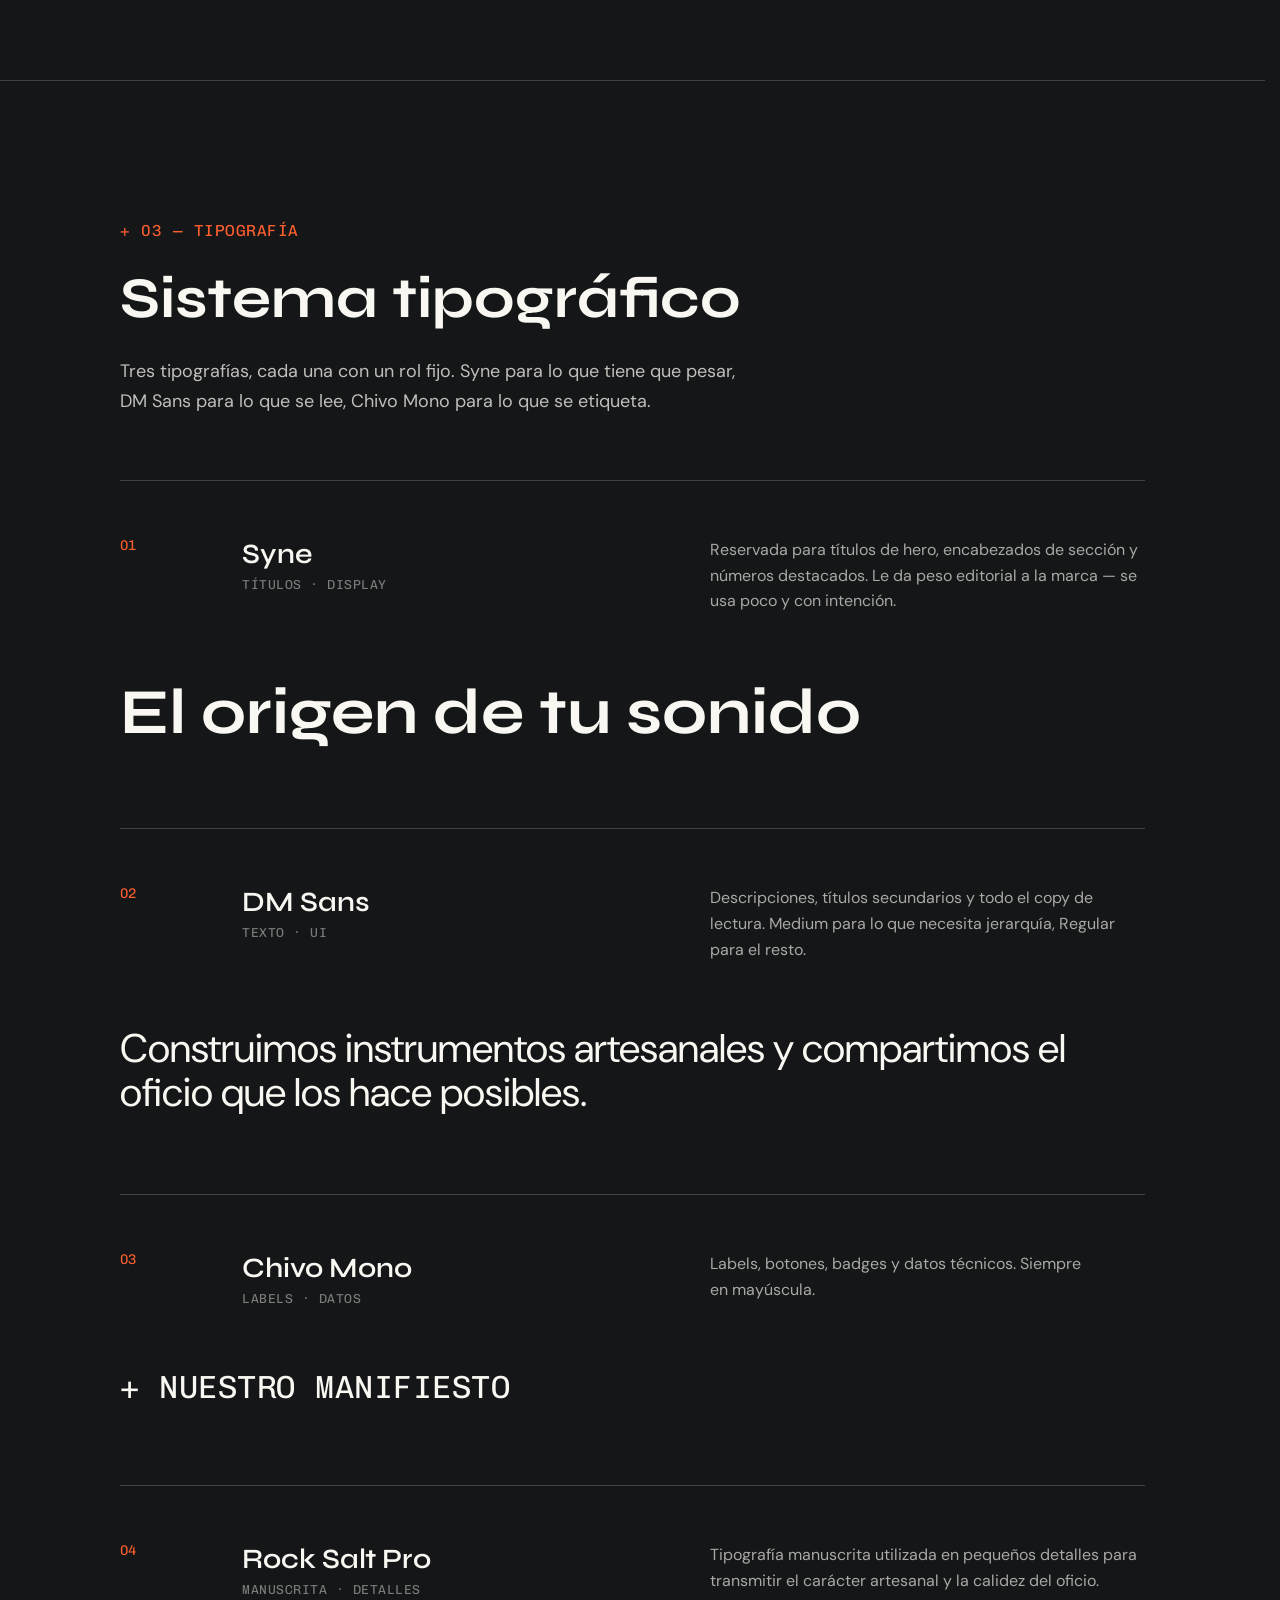
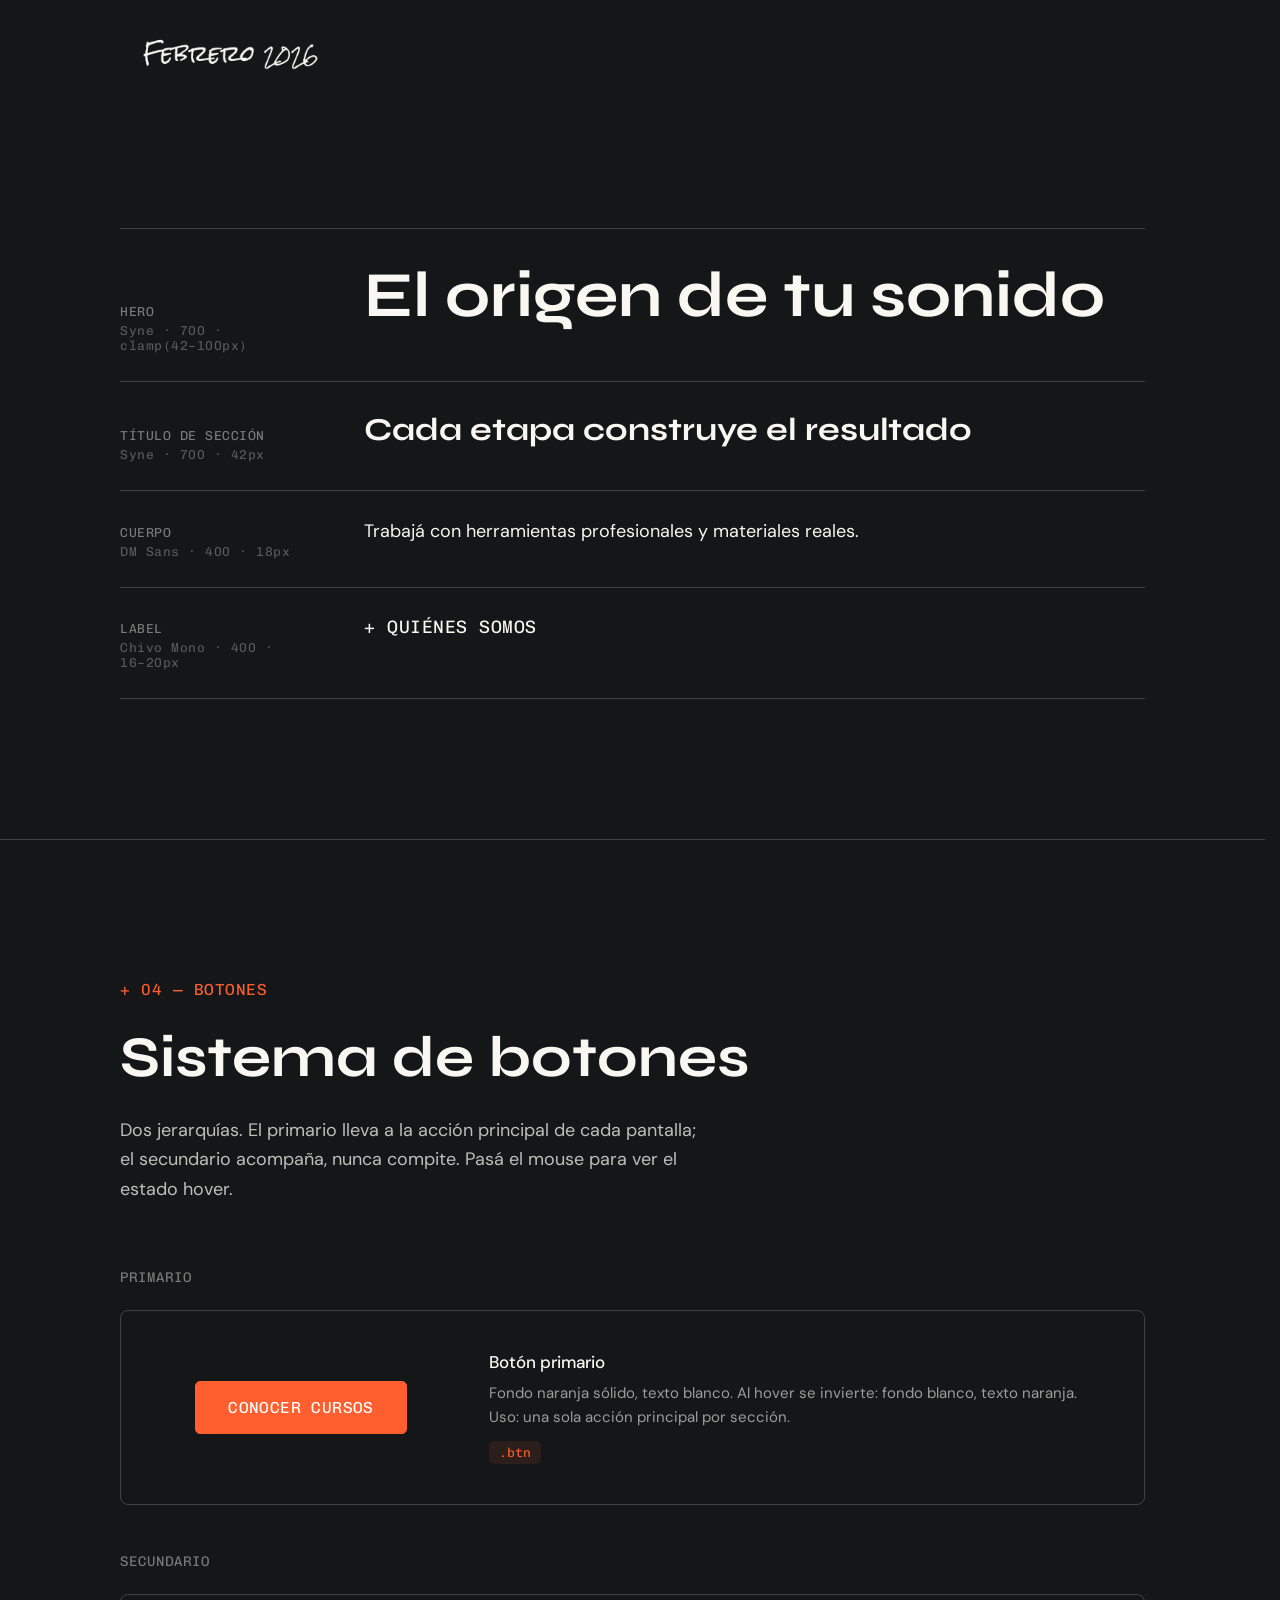
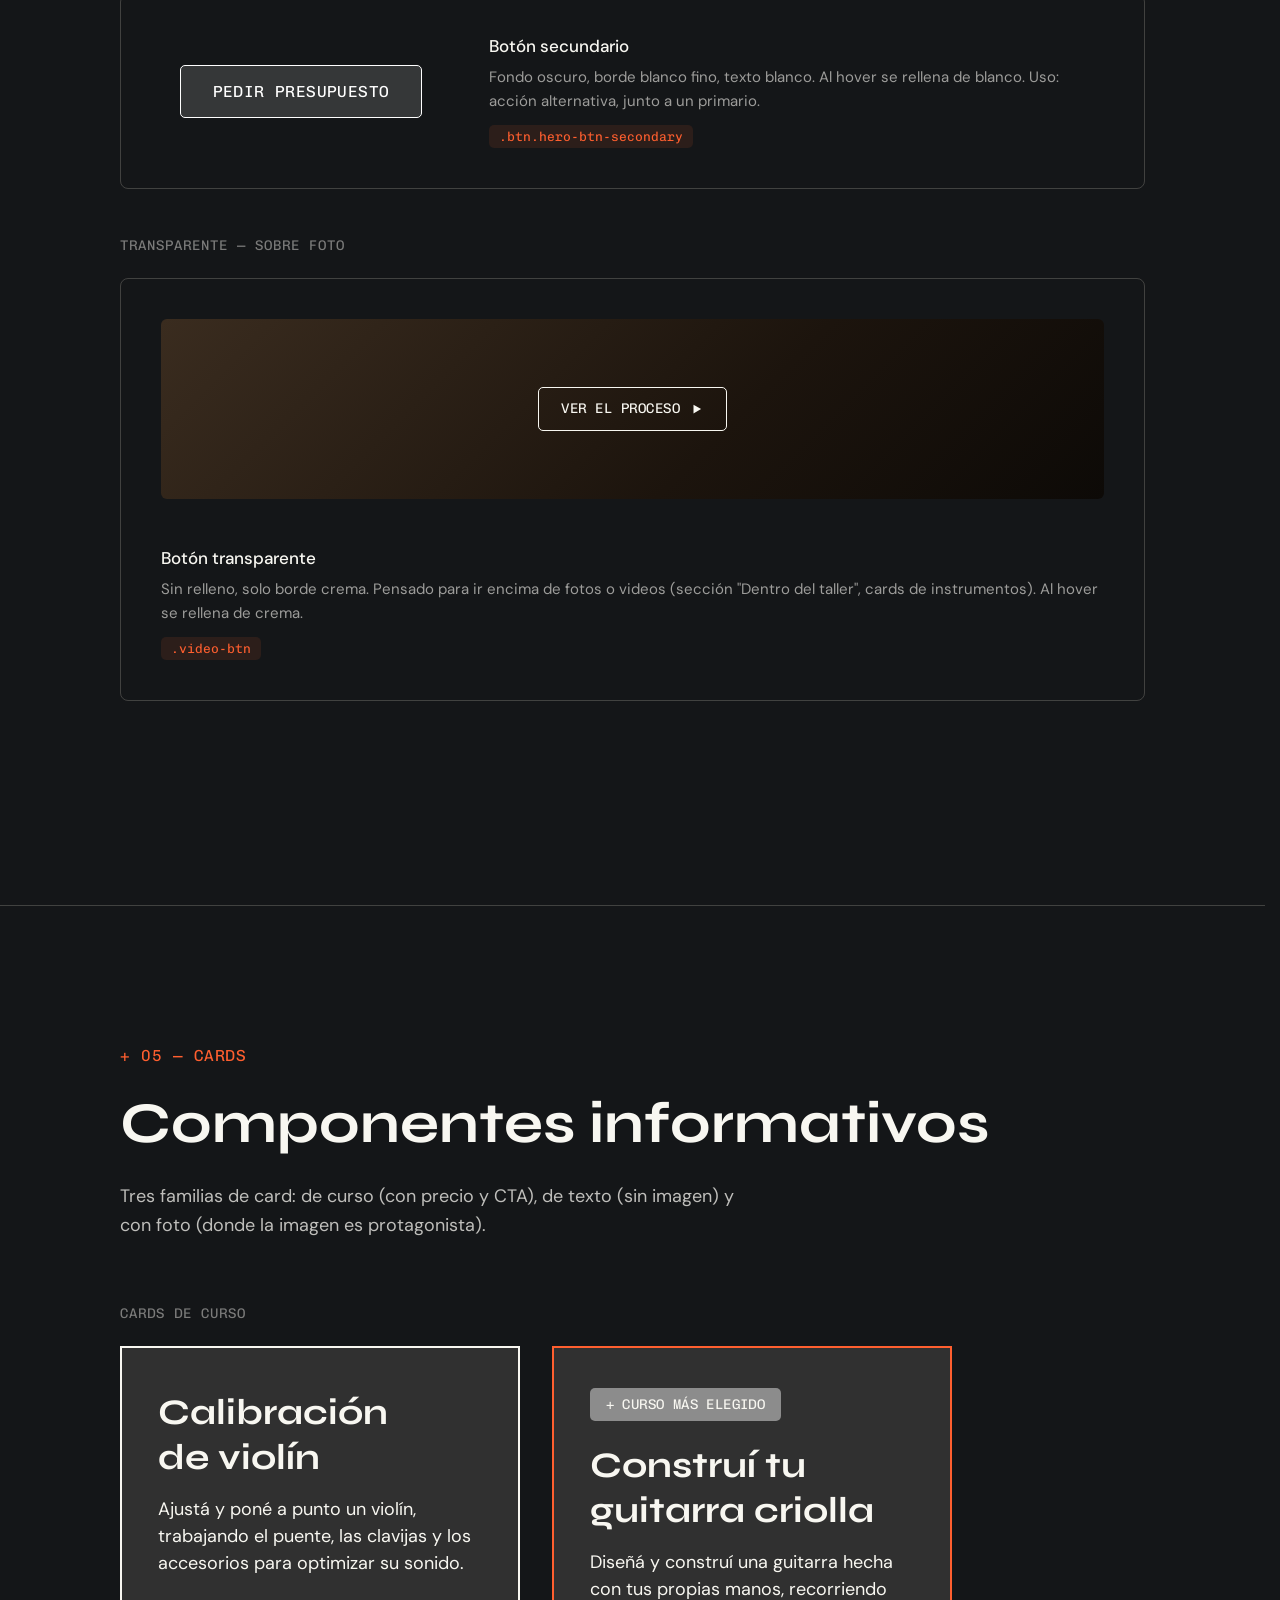
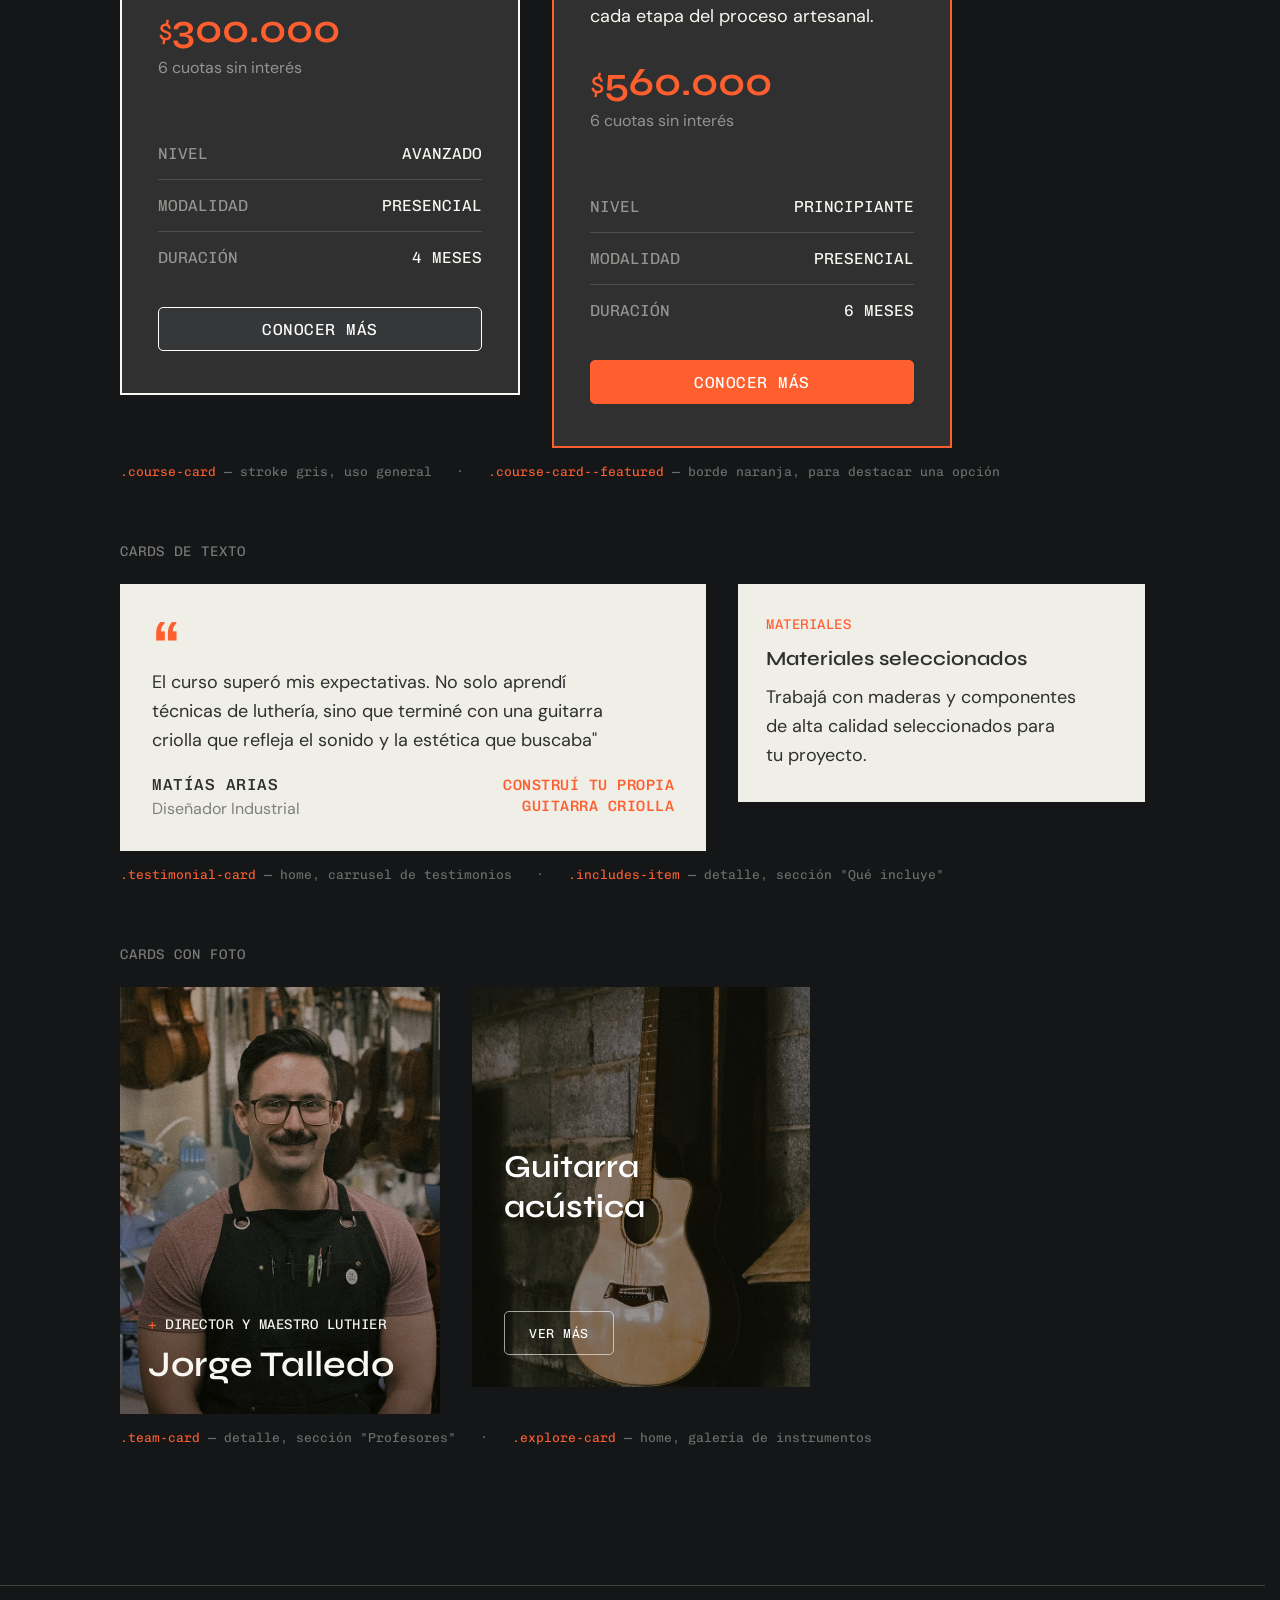
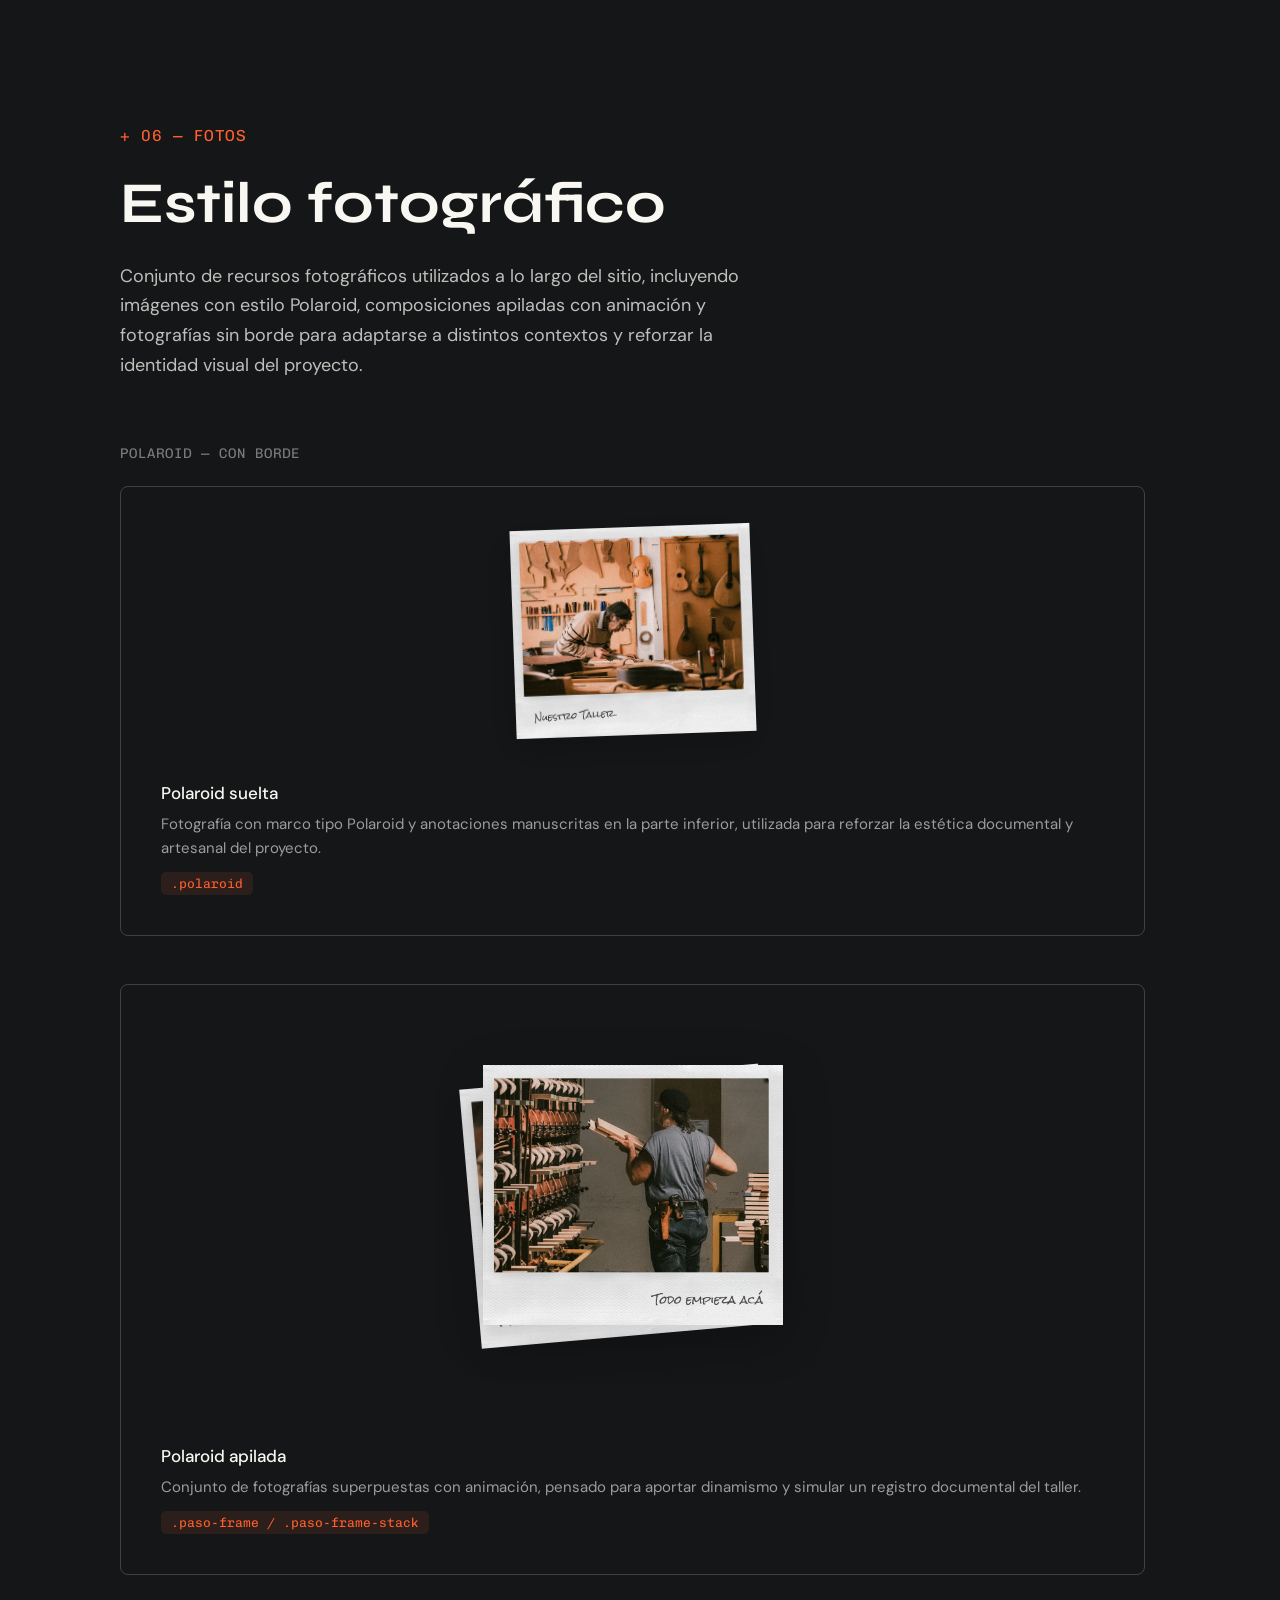
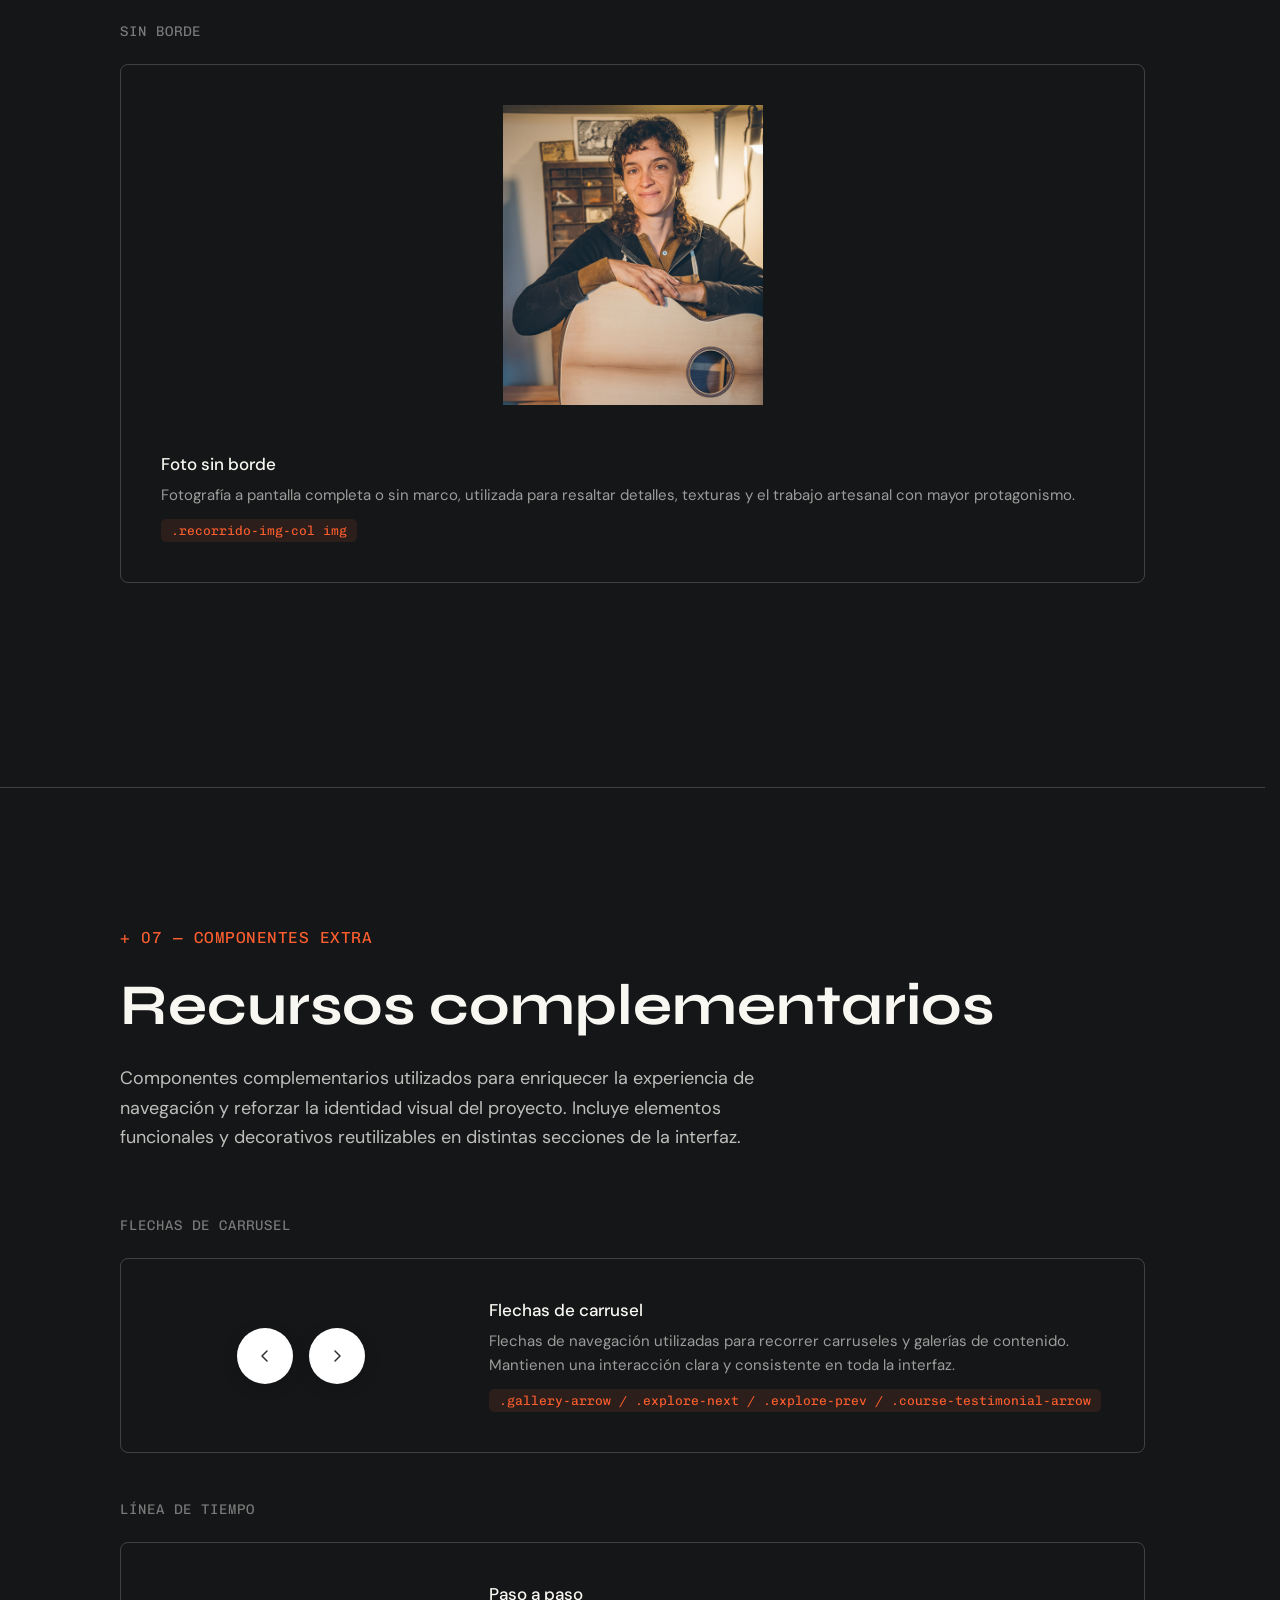
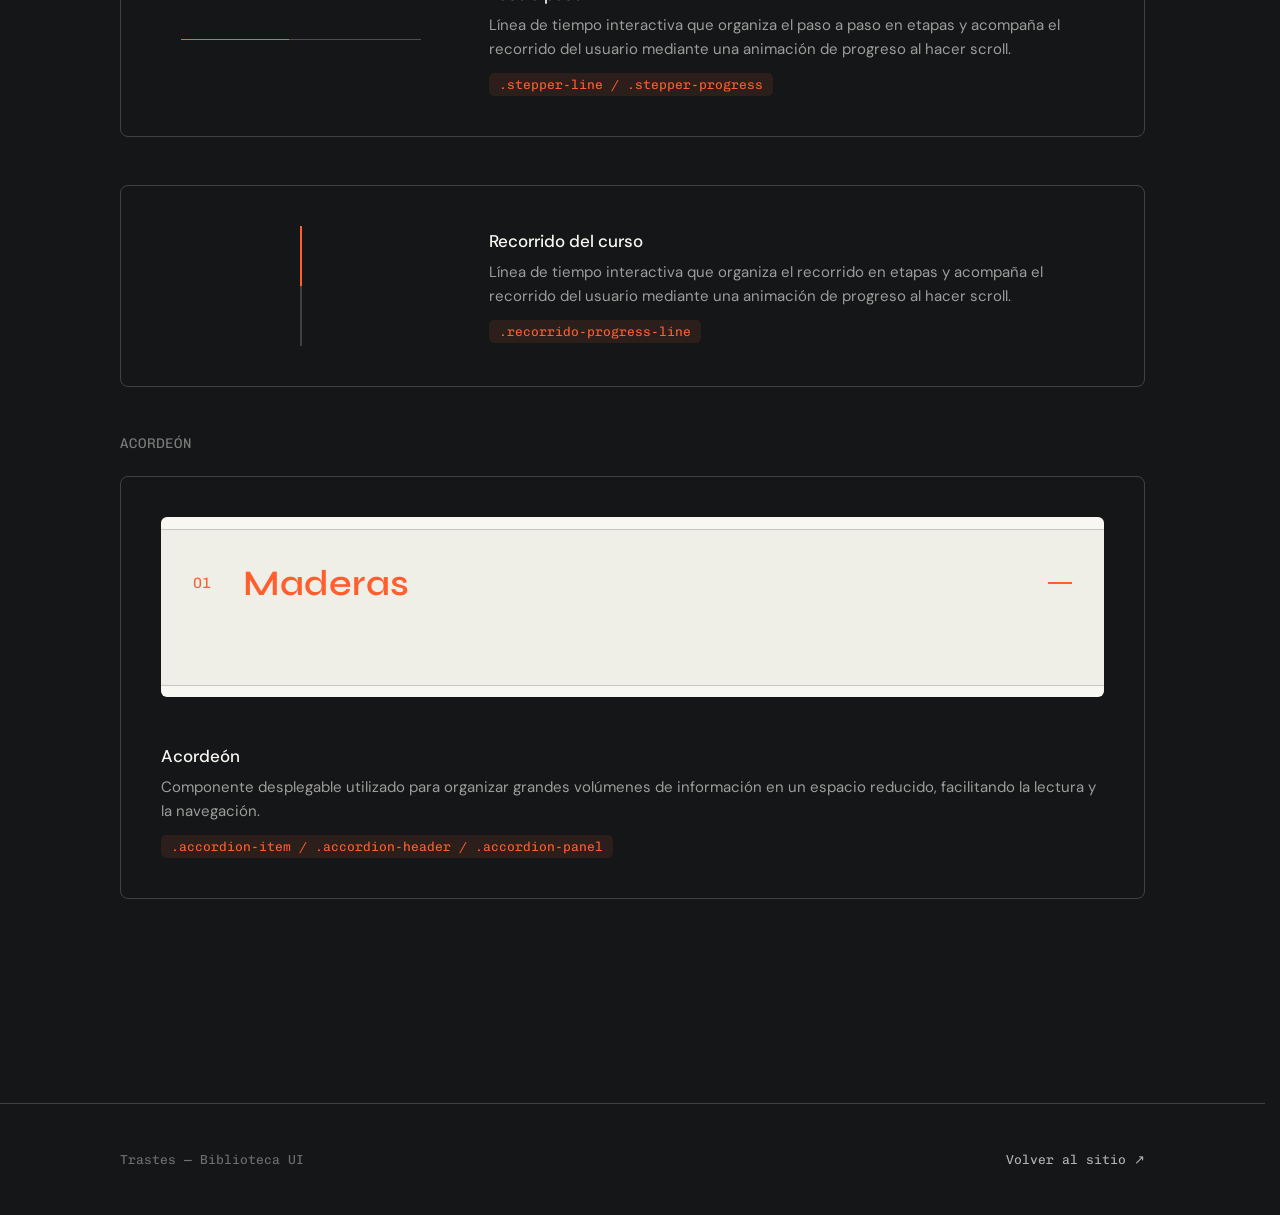
==== commit 54bbc2a4: "Add favicon SVG inline to biblioteca UI Co-Authored-By: Claude Haiku 4.5 <noreply@anthropic.com>" ====
--- a/biblioteca-ui.html
+++ b/biblioteca-ui.html
@@ -93,7 +93,19 @@
       <div class="lib-logo-grid">
         <div class="lib-logo-card lib-logo-card--dark">
           <div style="width: 120px; height: 120px; display: flex; align-items: center; justify-content: center; margin: 0 auto;">
-            <img src="assets/img/Icono_3.svg" alt="Favicon Trastes" style="width: 80px; height: 80px;">
+            <svg width="80" height="80" viewBox="0 0 32 32" fill="none" xmlns="http://www.w3.org/2000/svg">
+              <g clip-path="url(#clip0_358_62)">
+                <circle cx="16.5" cy="16.5" r="13.5" fill="#FF5F2F"/>
+                <rect x="-3" y="9" width="38" height="3" fill="#F8F7F1"/>
+                <rect x="-3" y="15" width="38" height="3" fill="#F8F7F1"/>
+                <rect x="-3" y="21" width="38" height="3" fill="#F8F7F1"/>
+              </g>
+              <defs>
+                <clipPath id="clip0_358_62">
+                  <rect width="32" height="32" fill="white"/>
+                </clipPath>
+              </defs>
+            </svg>
           </div>
           <div class="lib-logo-card-info">
             <span class="lib-logo-card-name">Favicon</span>
--- a/css/style.css
+++ b/css/style.css
@@ -3450,6 +3450,20 @@
     width: 340px;
     height: 378px;
   }
+
+  .explore-card {
+    flex: 0 0 338px;
+    width: 338px;
+    height: 400px;
+  }
+
+  .explore-next {
+    left: calc(var(--side-margin) + 3 * 338px + 2 * 24px - 16px);
+  }
+
+  .explore-prev {
+    right: calc(var(--side-margin) + 3 * 338px + 2 * 24px - 40px);
+  }
 }
 
 @media (max-width: 1100px) {
